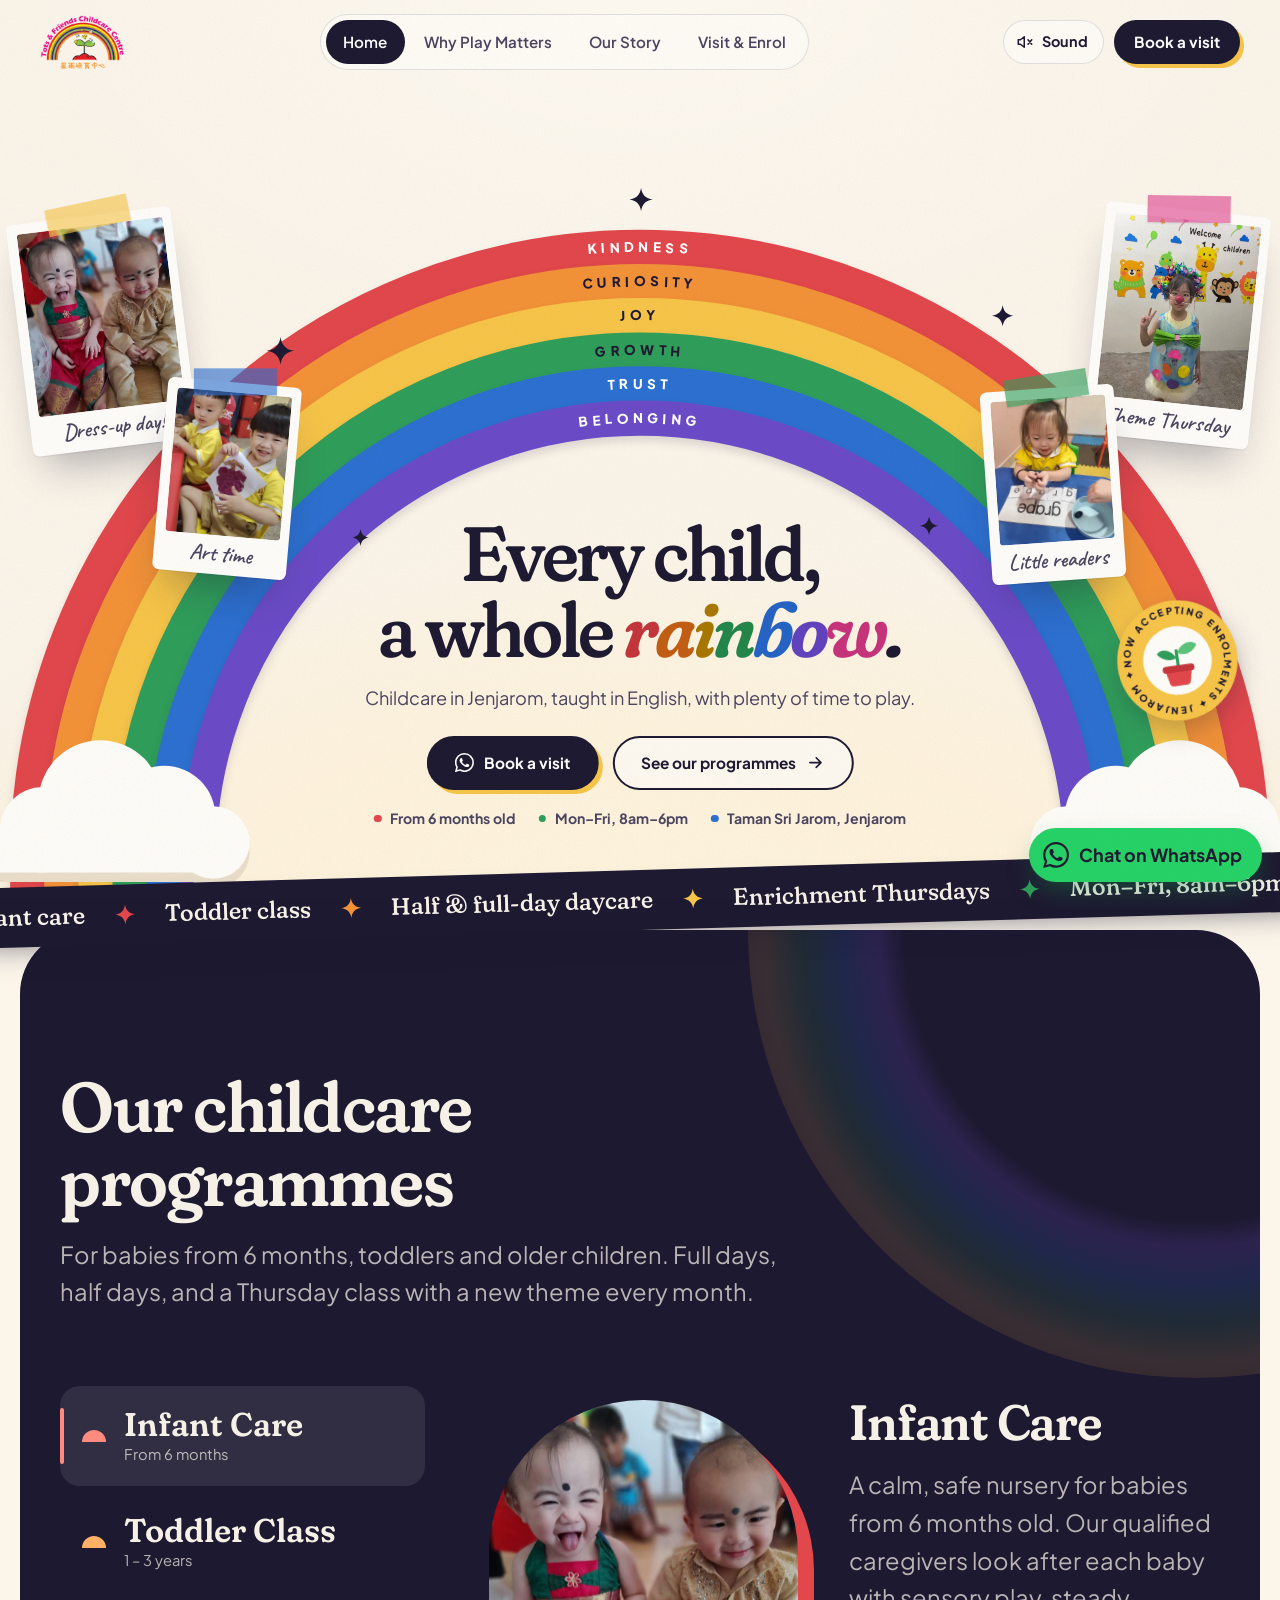
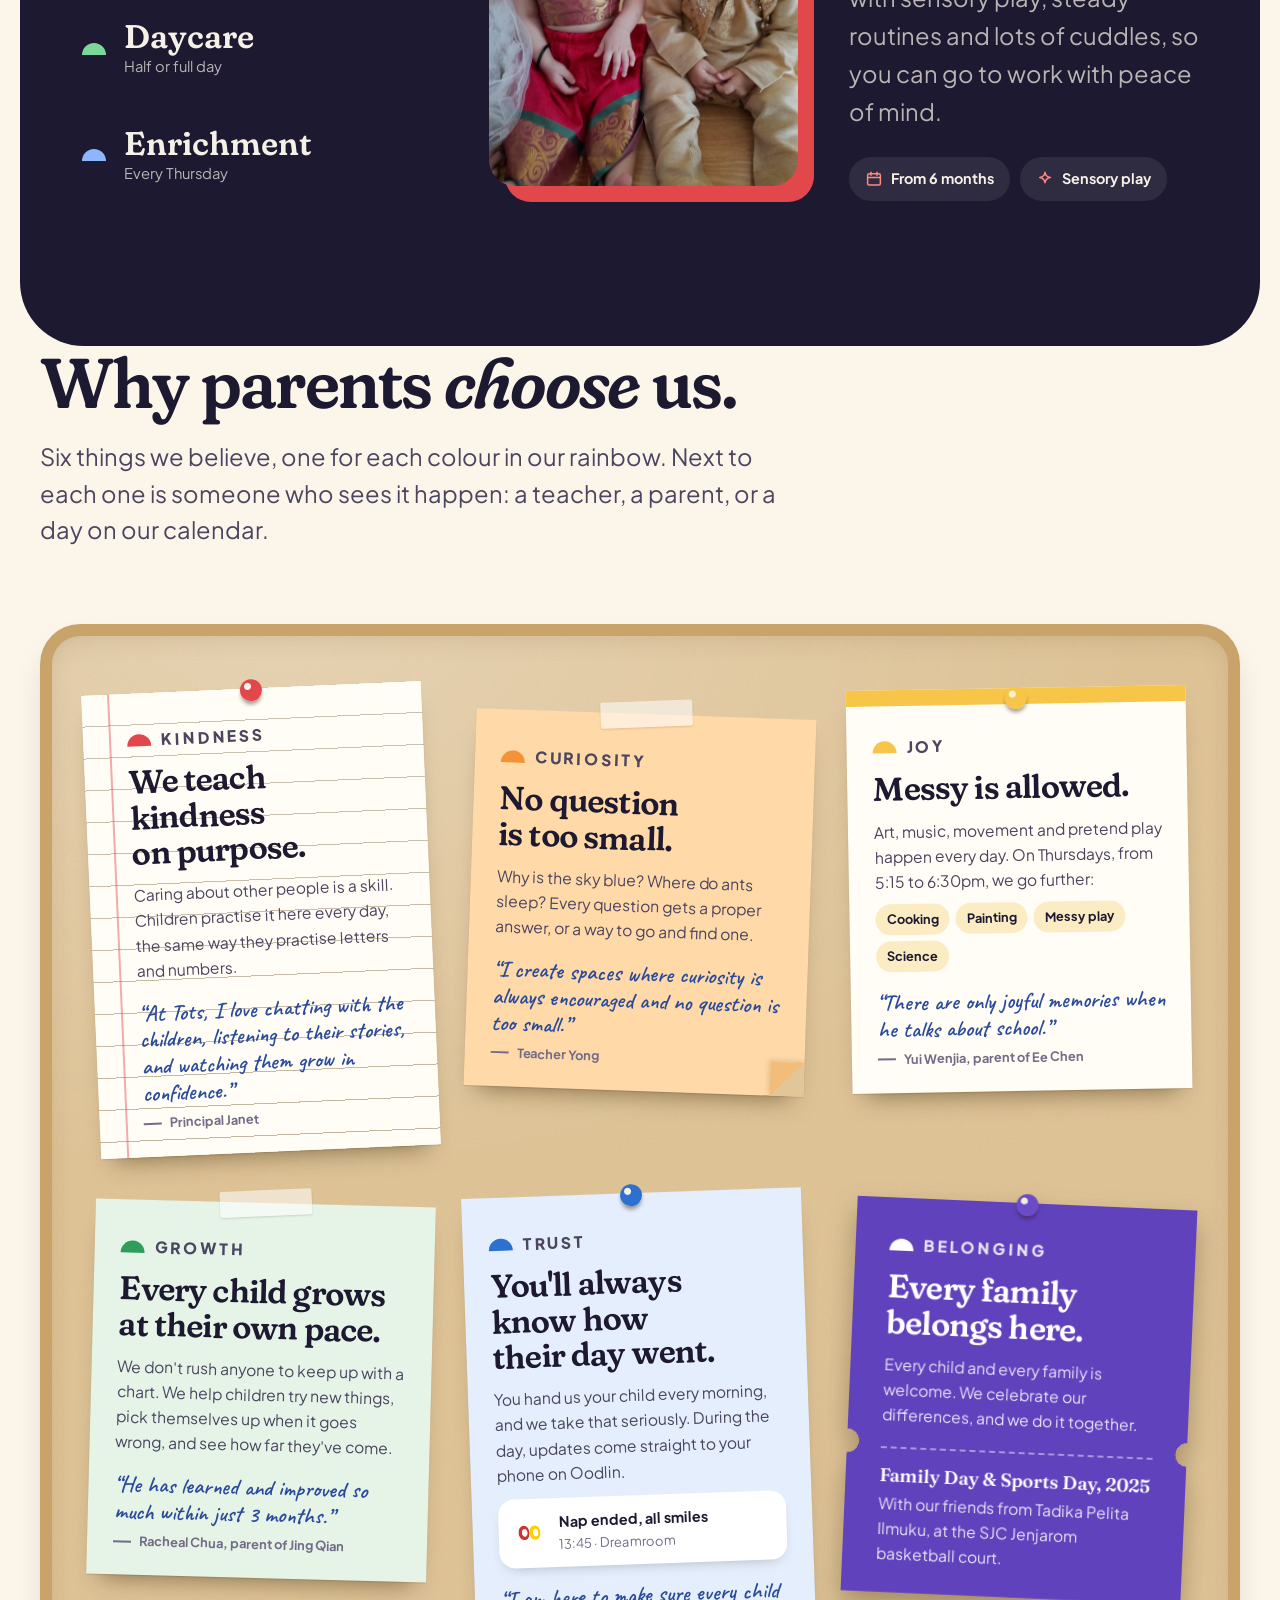
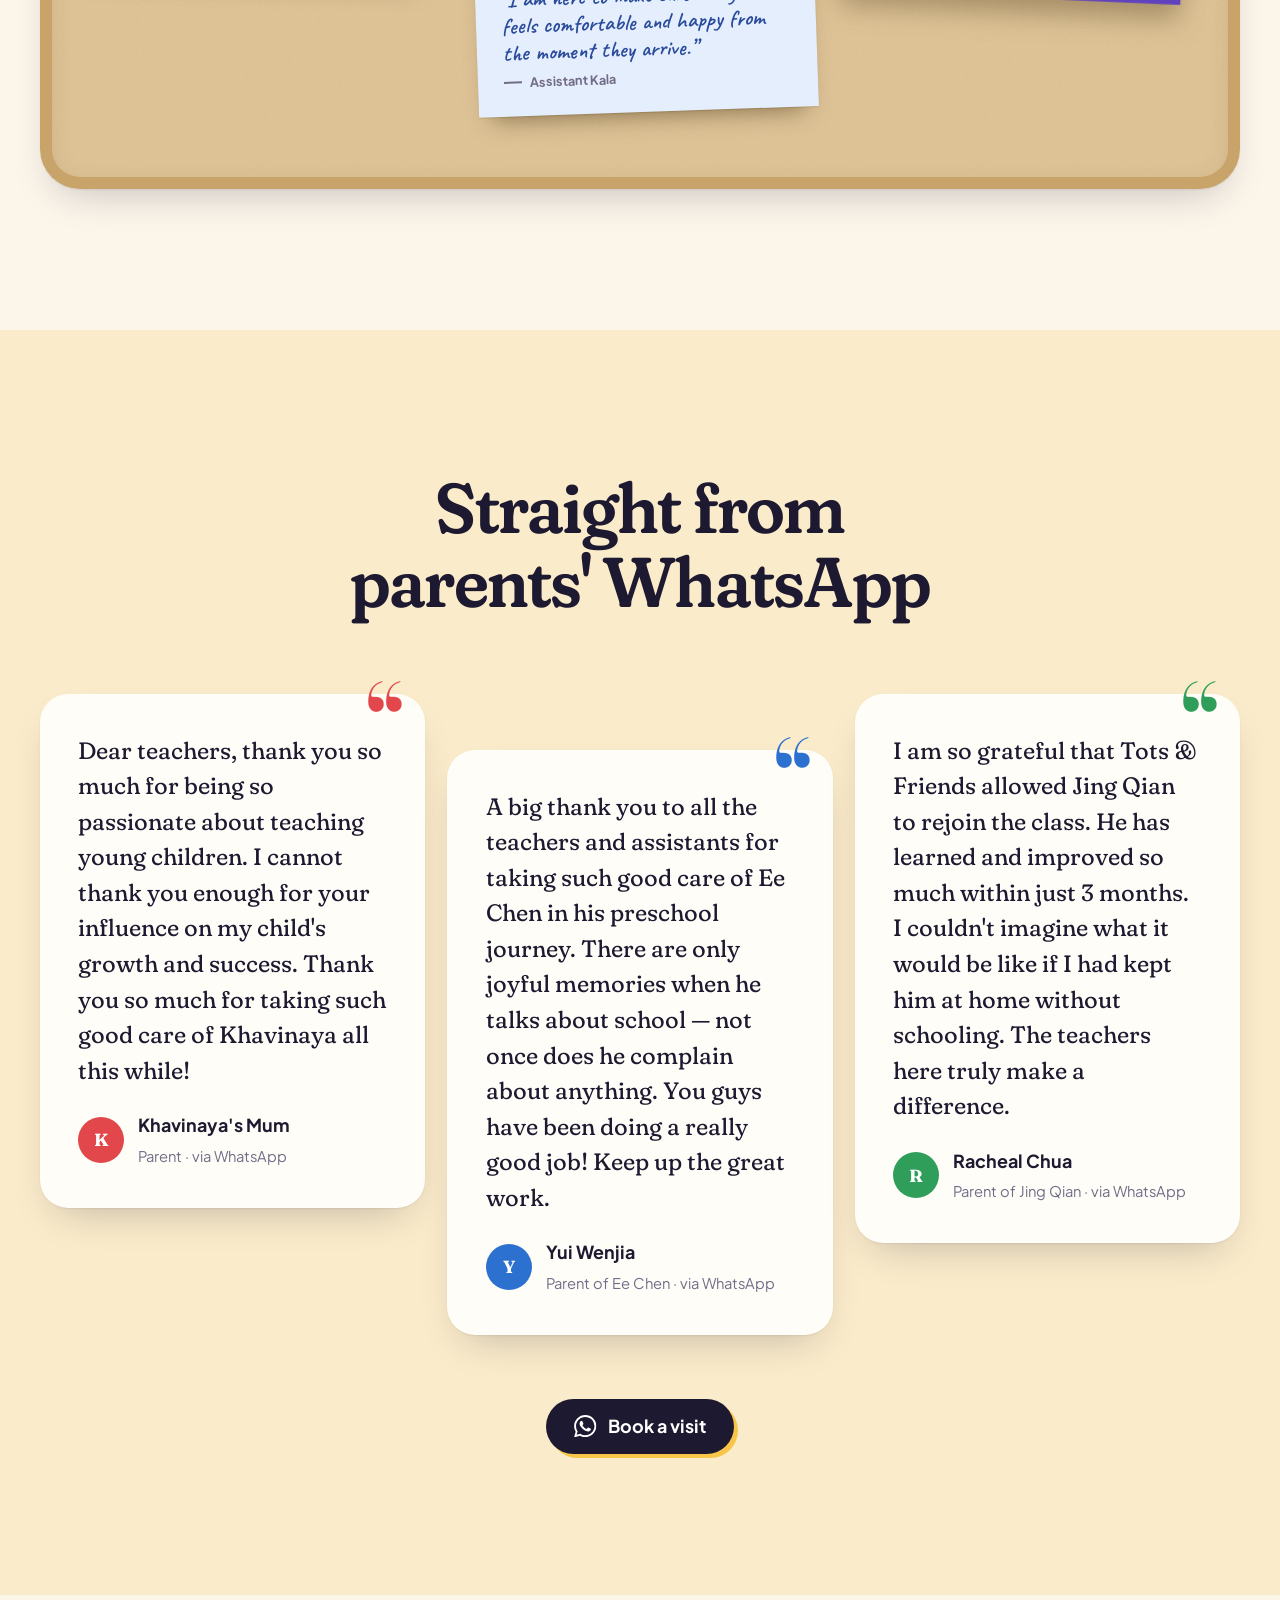
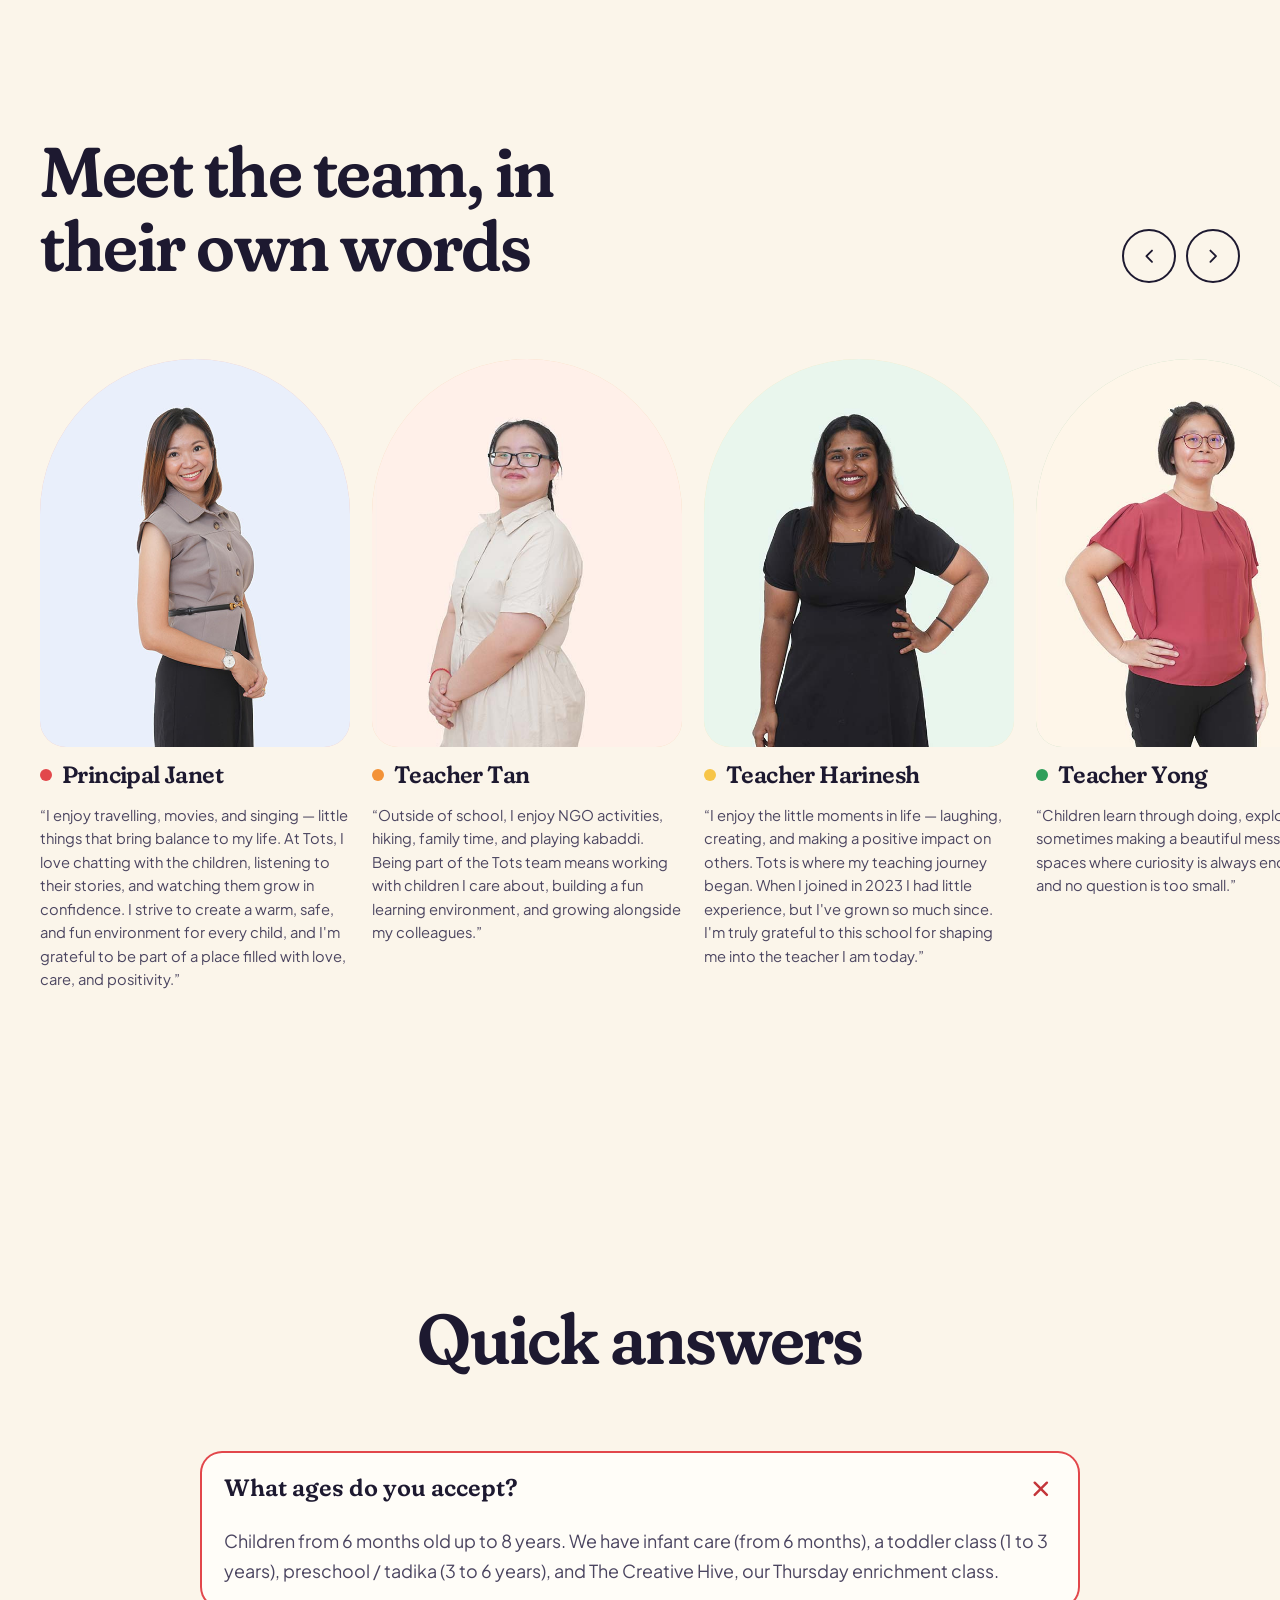
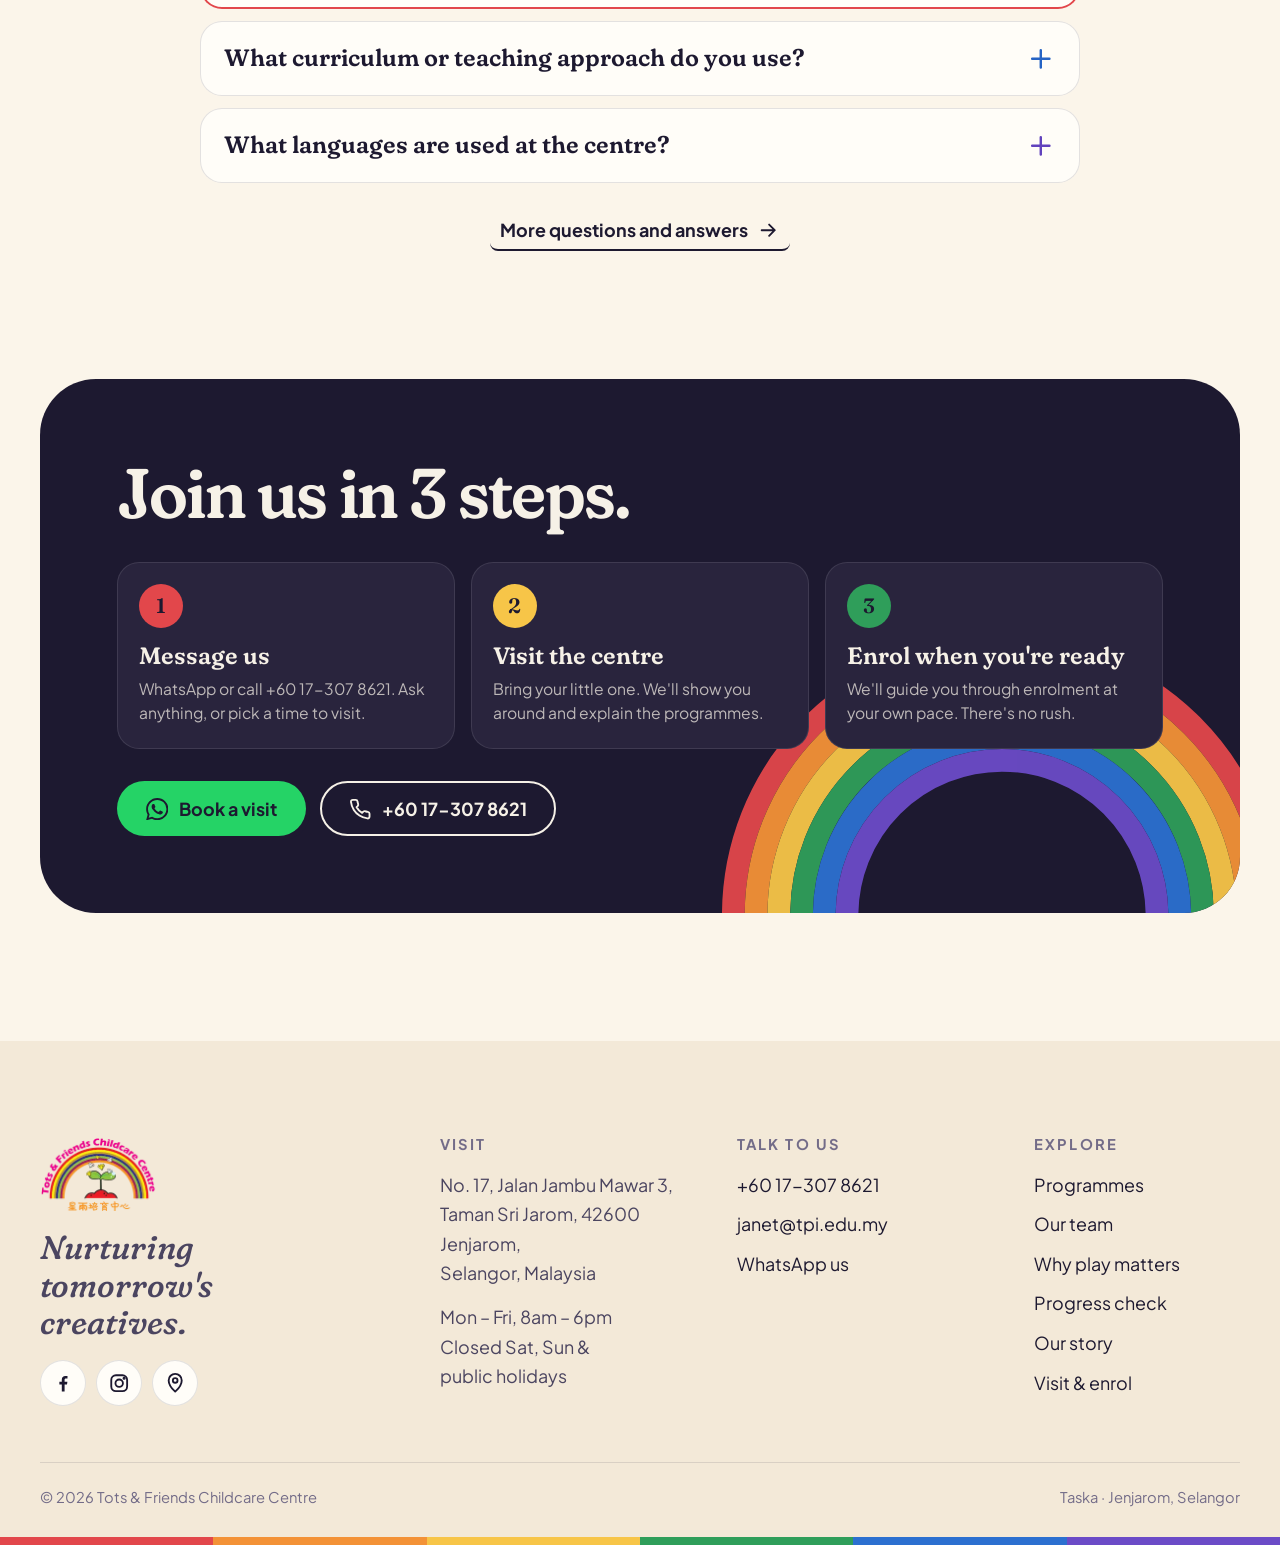
==== index.html @ a147b54c "Add parent progress check page (toddlers 2-3 years) New /progress page: explains the progress report" ====
<!doctype html>
<html lang="en">
<head>
<meta charset="utf-8">
<meta name="viewport" content="width=device-width, initial-scale=1">
<title>Childcare &amp; Taska in Jenjarom | Tots &amp; Friends</title>
<meta name="description" content="Tots &amp; Friends is a childcare centre in Jenjarom, Selangor, offering infant care from 6 months, toddler classes, half-day or full-day daycare, and enrichment.">
<meta name="theme-color" content="#fbf5ea">
<link rel="canonical" href="https://tnf.tpi.edu.my/">
<meta property="og:type" content="website">
<meta property="og:site_name" content="Tots &amp; Friends Childcare Centre">
<meta property="og:url" content="https://tnf.tpi.edu.my/">
<meta property="og:title" content="Childcare &amp; Taska in Jenjarom | Tots &amp; Friends">
<meta property="og:description" content="Tots &amp; Friends is a childcare centre in Jenjarom, Selangor, offering infant care from 6 months, toddler classes, half-day or full-day daycare, and enrichment.">
<meta property="og:image" content="https://tnf.tpi.edu.my/images/logo.webp">
<meta property="og:image:width" content="240">
<meta property="og:image:height" content="150">
<meta property="og:image:alt" content="Tots &amp; Friends Childcare Centre logo">
<meta name="twitter:card" content="summary">
<link rel="icon" href="images/logo.webp">
<link rel="preconnect" href="https://fonts.googleapis.com">
<link rel="preconnect" href="https://fonts.gstatic.com" crossorigin>
<link rel="stylesheet" href="https://fonts.googleapis.com/css2?family=Caveat:wght@600&family=Fraunces:ital,opsz,wght,SOFT,WONK@0,9..144,300..800,0..100,0..1;1,9..144,300..800,0..100,0..1&family=Plus+Jakarta+Sans:wght@400;500;600;700;800&display=swap">
<link rel="stylesheet" href="styles.css">
<script>document.documentElement.classList.add('js')</script>
<script src="main.js" defer></script>
<script type="application/ld+json">
{
  "@context": "https://schema.org",
  "@graph": [
    {
      "@type": "WebSite",
      "@id": "https://tnf.tpi.edu.my/#website",
      "url": "https://tnf.tpi.edu.my/",
      "name": "Tots & Friends Childcare Centre",
      "publisher": {
        "@id": "https://tnf.tpi.edu.my/#childcare"
      }
    },
    {
      "@type": "ChildCare",
      "name": "Tots & Friends Childcare Centre",
      "url": "https://tnf.tpi.edu.my/",
      "logo": "https://tnf.tpi.edu.my/images/logo.webp",
      "telephone": "+60173078621",
      "email": "janet@tpi.edu.my",
      "address": {
        "@type": "PostalAddress",
        "streetAddress": "No. 17, Jalan Jambu Mawar 3, Taman Sri Jarom",
        "addressLocality": "Jenjarom",
        "postalCode": "42600",
        "addressRegion": "Selangor",
        "addressCountry": "MY"
      },
      "openingHours": "Mo-Fr 08:00-18:00",
      "foundingDate": "2018",
      "sameAs": [
        "https://www.facebook.com/TOTSnFRIENDS",
        "https://www.instagram.com/totsnfriends/"
      ],
      "@id": "https://tnf.tpi.edu.my/#childcare",
      "image": "https://tnf.tpi.edu.my/images/logo.webp",
      "description": "Tots & Friends is a childcare centre in Jenjarom, Selangor, offering infant care from 6 months, toddler classes, half-day or full-day daycare, and enrichment."
    }
  ]
}
</script>
</head>
<body>
<svg width="0" height="0" style="position:absolute" aria-hidden="true">
  <symbol id="i-wa" viewBox="0 0 24 24"><path fill="currentColor" stroke="none" d="M17.47 14.38c-.3-.15-1.76-.87-2.03-.97-.27-.1-.47-.15-.67.15-.2.3-.77.97-.94 1.16-.17.2-.35.22-.64.08-.3-.15-1.26-.46-2.39-1.48-.88-.79-1.48-1.76-1.65-2.06-.17-.3-.02-.46.13-.6.13-.14.3-.35.45-.52.15-.17.2-.3.3-.5.1-.2.05-.37-.03-.52-.07-.15-.67-1.61-.92-2.2-.24-.58-.49-.5-.67-.51h-.57c-.2 0-.52.07-.79.37-.27.3-1.04 1.02-1.04 2.48 0 1.46 1.07 2.88 1.21 3.07.15.2 2.1 3.2 5.08 4.49.71.31 1.26.49 1.7.63.71.22 1.36.19 1.87.12.57-.09 1.76-.72 2-1.41.25-.7.25-1.29.17-1.41-.07-.13-.27-.2-.57-.35zM12.05 21.8h-.01a9.87 9.87 0 0 1-5.03-1.38l-.36-.21-3.74.98 1-3.65-.24-.37a9.86 9.86 0 0 1-1.51-5.26c0-5.45 4.44-9.88 9.89-9.88 2.64 0 5.12 1.03 6.99 2.9a9.83 9.83 0 0 1 2.89 6.99c0 5.45-4.43 9.88-9.88 9.88zm8.41-18.3A11.82 11.82 0 0 0 12.05 0C5.5 0 .16 5.34.16 11.89c0 2.1.55 4.14 1.59 5.95L.06 24l6.3-1.65a11.88 11.88 0 0 0 5.68 1.45h.01c6.55 0 11.89-5.34 11.89-11.89a11.82 11.82 0 0 0-3.48-8.41z"/></symbol>
  <symbol id="i-arrow" viewBox="0 0 24 24"><path d="M5 12h14M13 6l6 6-6 6"/></symbol>
  <symbol id="i-phone" viewBox="0 0 24 24"><path d="M22 16.9v3a2 2 0 0 1-2.2 2 19.8 19.8 0 0 1-8.6-3.1 19.5 19.5 0 0 1-6-6A19.8 19.8 0 0 1 2.1 4.2 2 2 0 0 1 4.1 2h3a2 2 0 0 1 2 1.7c.1 1 .4 1.9.7 2.8a2 2 0 0 1-.5 2.1L8.1 9.9a16 16 0 0 0 6 6l1.3-1.3a2 2 0 0 1 2.1-.4c.9.3 1.8.6 2.8.7a2 2 0 0 1 1.7 2z"/></symbol>
  <symbol id="i-mail" viewBox="0 0 24 24"><rect x="3" y="5" width="18" height="14" rx="2"/><path d="m3 7 9 6 9-6"/></symbol>
  <symbol id="i-pin" viewBox="0 0 24 24"><path d="M12 21s-7-6.2-7-12a7 7 0 0 1 14 0c0 5.8-7 12-7 12z"/><circle cx="12" cy="9" r="2.5"/></symbol>
  <symbol id="i-clock" viewBox="0 0 24 24"><circle cx="12" cy="12" r="9"/><path d="M12 7v5l3 2"/></symbol>
  <symbol id="i-menu" viewBox="0 0 24 24"><path d="M4 7h16M4 12h16M4 17h10"/></symbol>
  <symbol id="i-close" viewBox="0 0 24 24"><path d="M6 6l12 12M18 6 6 18"/></symbol>
  <symbol id="i-cal" viewBox="0 0 24 24"><rect x="3.5" y="5" width="17" height="15" rx="2"/><path d="M3.5 10h17M8 3v4M16 3v4"/></symbol>
  <symbol id="i-spark" viewBox="0 0 24 24"><path d="M12 3c.6 4.6 2.4 6.4 7 7-4.6.6-6.4 2.4-7 7-.6-4.6-2.4-6.4-7-7 4.6-.6 6.4-2.4 7-7z"/></symbol>
  <symbol id="i-star" viewBox="0 0 24 24"><path fill="currentColor" stroke="none" d="M12 0c1 7.2 4.8 11 12 12-7.2 1-11 4.8-12 12-1-7.2-4.8-11-12-12 7.2-1 11-4.8 12-12z"/></symbol>
  <symbol id="i-check" viewBox="0 0 24 24"><path d="m5 12 5 5 9-10"/></symbol>
  <symbol id="i-plus" viewBox="0 0 24 24"><path d="M12 5v14M5 12h14"/></symbol>
  <symbol id="i-sound-on" viewBox="0 0 24 24"><path d="M11 5 6 9H3v6h3l5 4z"/><path d="M15.5 8.5a5 5 0 0 1 0 7M18.5 5.5a9 9 0 0 1 0 13"/></symbol>
  <symbol id="i-sound-off" viewBox="0 0 24 24"><path d="M11 5 6 9H3v6h3l5 4z"/><path d="m16 9 5 6M21 9l-5 6"/></symbol>
  <symbol id="i-chev-l" viewBox="0 0 24 24"><path d="m15 6-6 6 6 6"/></symbol>
  <symbol id="i-chev-r" viewBox="0 0 24 24"><path d="m9 6 6 6-6 6"/></symbol>
  <symbol id="i-fb" viewBox="0 0 24 24"><path fill="currentColor" stroke="none" d="M13.5 21v-7.5h2.6l.4-3h-3V8.6c0-.9.3-1.5 1.5-1.5h1.6V4.4c-.3 0-1.2-.1-2.3-.1-2.3 0-3.8 1.4-3.8 3.9v2.3H7.9v3h2.6V21z"/></symbol>
  <symbol id="i-ig" viewBox="0 0 24 24"><rect x="3.5" y="3.5" width="17" height="17" rx="5"/><circle cx="12" cy="12" r="4"/><circle cx="17.3" cy="6.7" r=".7" fill="currentColor"/></symbol>
</svg>

<a class="skip" href="#main">Skip to content</a>

<header class="site-header">
  <div class="wrap nav">
    <a class="brand" href="/"><img src="images/logo.webp" alt="Tots &amp; Friends Childcare Centre — home" width="240" height="150"></a>
    <nav aria-label="Main">
      <ul class="nav-links">
        <li><a href="/" aria-current="page">Home</a></li>
        <li><a href="/philosophy">Why Play Matters</a></li>
        <li><a href="/timeline">Our Story</a></li>
        <li><a href="/contact">Visit &amp; Enrol</a></li>
      </ul>
    </nav>
    <div class="nav-end">
      <button class="sound-btn" type="button" data-sound aria-pressed="false" aria-label="Sound effects"><svg class="i on"><use href="#i-sound-on"/></svg><svg class="i off"><use href="#i-sound-off"/></svg><span aria-hidden="true">Sound</span></button>
      <a class="btn btn-primary btn-sm nav-cta" href="/contact">Book a visit</a>
      <button class="menu-btn" popovertarget="menu" aria-label="Open menu"><svg class="i bars" viewBox="0 0 24 24" aria-hidden="true"><path class="b1" d="M4 7h16"/><path class="b2" d="M4 12h16"/><path class="b3" d="M4 17h16" pathLength="1"/></svg></button>
    </div>
  </div>
</header>

<div id="menu" popover role="dialog" aria-modal="true" aria-label="Mobile menu">
  <div class="menu-wipe" aria-hidden="true"><i></i></div>
  <div class="menu-top">
    <img src="images/logo.webp" alt="" width="240" height="150">
    <button class="menu-btn menu-close" type="button" autofocus popovertarget="menu" popovertargetaction="hide" aria-label="Close menu"><svg class="i bars" viewBox="0 0 24 24" aria-hidden="true"><path class="b1" d="M4 7h16"/><path class="b2" d="M4 12h16"/><path class="b3" d="M4 17h16" pathLength="1"/></svg></button>
  </div>
  <nav aria-label="Mobile">
    <ol class="menu-links">
      <li><a href="/" style="--c:var(--red-d)" aria-current="page"><span class="mark" aria-hidden="true"></span><span class="menu-label"><span>Home</span></span></a></li>
      <li><a href="/philosophy" style="--c:var(--orange-d)"><span class="mark" aria-hidden="true"></span><span class="menu-label"><span>Why Play Matters</span></span></a></li>
      <li><a href="/timeline" style="--c:var(--green-d)"><span class="mark" aria-hidden="true"></span><span class="menu-label"><span>Our Story</span></span></a></li>
      <li><a href="/contact" style="--c:var(--blue-d)"><span class="mark" aria-hidden="true"></span><span class="menu-label"><span>Visit &amp; Enrol</span></span></a></li>
    </ol>
  </nav>
  <div class="menu-foot">
    <a class="btn btn-wa" href="https://wa.me/60173078621?text=Hi!%20I%27d%20like%20to%20enquire%20about%20enrolment%20at%20Tots%20%26%20Friends%20Childcare%20Centre."><svg class="i"><use href="#i-wa"/></svg>Chat on WhatsApp</a>
    <p>+60 17-307 8621 · Mon–Fri, 8am–6pm</p>
  </div>
</div>

<main id="main" class="home-main">

  <!-- ============ HERO ============ -->
  <section class="hero" aria-labelledby="hero-title">
    <div class="stage">
      <div class="art">
      <svg class="rainbow" viewBox="0 0 1200 640" aria-hidden="true" focusable="false">
        <defs>
          <radialGradient id="glow" cx="50%" cy="100%" r="100%">
            <stop offset="0" stop-color="#fff6e2"/>
            <stop offset="1" stop-color="#fff6e2" stop-opacity="0"/>
          </radialGradient>
          <g id="cloud">
            <g fill="#eadfca" transform="translate(0 9)">
              <circle cx="40" cy="612" r="40"/><circle cx="94" cy="586" r="58"/><circle cx="154" cy="600" r="48"/><circle cx="200" cy="624" r="34"/><rect x="-20" y="608" width="250" height="44" rx="22"/>
            </g>
            <g fill="#fffdf8">
              <circle cx="40" cy="612" r="40"/><circle cx="94" cy="586" r="58"/><circle cx="154" cy="600" r="48"/><circle cx="200" cy="624" r="34"/><rect x="-20" y="608" width="250" height="44" rx="22"/>
            </g>
          </g>
        </defs>

        <path d="M 202 760 L 202 640 A 398 398 0 0 1 998 640 L 998 760 Z" fill="url(#glow)"/>

        <!-- six bands = six core values (outer to inner) -->
        <g class="band" style="--i:0;--d:3">
          <path id="b1" pathLength="1" stroke="var(--red)" d="M 26 760 L 26 640 A 574 574 0 0 1 1174 640 L 1174 760"/>
          <text dy="0.36em" fill="#fff"><textPath href="#b1" startOffset="50%" text-anchor="middle">KINDNESS</textPath></text>
        </g>
        <g class="band" style="--i:1;--d:5">
          <path id="b2" pathLength="1" stroke="var(--orange)" d="M 58 760 L 58 640 A 542 542 0 0 1 1142 640 L 1142 760"/>
          <text dy="0.36em" fill="#1d1930"><textPath href="#b2" startOffset="50%" text-anchor="middle">CURIOSITY</textPath></text>
        </g>
        <g class="band" style="--i:2;--d:7">
          <path id="b3" pathLength="1" stroke="var(--yellow)" d="M 90 760 L 90 640 A 510 510 0 0 1 1110 640 L 1110 760"/>
          <text dy="0.36em" fill="#1d1930"><textPath href="#b3" startOffset="50%" text-anchor="middle">JOY</textPath></text>
        </g>
        <g class="band" style="--i:3;--d:9">
          <path id="b4" pathLength="1" stroke="var(--green)" d="M 122 760 L 122 640 A 478 478 0 0 1 1078 640 L 1078 760"/>
          <text dy="0.36em" fill="#1d1930"><textPath href="#b4" startOffset="50%" text-anchor="middle">GROWTH</textPath></text>
        </g>
        <g class="band" style="--i:4;--d:11">
          <path id="b5" pathLength="1" stroke="var(--blue)" d="M 154 760 L 154 640 A 446 446 0 0 1 1046 640 L 1046 760"/>
          <text dy="0.36em" fill="#fff"><textPath href="#b5" startOffset="50%" text-anchor="middle">TRUST</textPath></text>
        </g>
        <g class="band" style="--i:5;--d:13">
          <path id="b6" pathLength="1" stroke="var(--purple)" d="M 186 760 L 186 640 A 414 414 0 0 1 1014 640 L 1014 760"/>
          <text dy="0.36em" fill="#fff"><textPath href="#b6" startOffset="50%" text-anchor="middle">BELONGING</textPath></text>
        </g>

        <g class="cloud" style="--d:-14"><g class="cloud-bob"><use href="#cloud"/></g></g>
        <g class="cloud" style="--d:-18"><g class="cloud-bob" style="animation-delay:1s,2.6s"><use href="#cloud" transform="matrix(-1 0 0 1 1200 0)"/></g></g>

        <g fill="var(--yellow)">
          <use class="spark" href="#i-star" x="250" y="150" width="26" height="26" style="--t:0s"/>
          <use class="spark" href="#i-star" x="930" y="120" width="20" height="20" style="--t:1.1s"/>
          <use class="spark" href="#i-star" x="590" y="10" width="22" height="22" style="--t:.5s"/>
        </g>
        <g fill="var(--pink)">
          <use class="spark" href="#i-star" x="330" y="330" width="16" height="16" style="--t:1.7s"/>
          <use class="spark" href="#i-star" x="862" y="318" width="18" height="18" style="--t:.8s"/>
        </g>
      </svg>

      <figure class="polaroid p1"><img src="images/hero-infant-care.webp" alt="Two little ones in traditional outfits pulling silly faces" width="480" height="640" fetchpriority="high"><figcaption>Dress-up day!</figcaption></figure>
      <figure class="polaroid p2"><img src="images/hero-daycare.webp" alt="A child proudly holding up a purple painting" width="480" height="640"><figcaption>Art time</figcaption></figure>
      <figure class="polaroid p3"><img src="images/hero-enrichment.webp" alt="A child in a clown nose and rainbow wig at enrichment class" width="480" height="640"><figcaption>Theme Thursday</figcaption></figure>
      <figure class="polaroid p4"><img src="images/hero-little-readers.webp" alt="A toddler lining up wooden letter blocks" width="480" height="640"><figcaption>Little readers</figcaption></figure>

      <div class="sticker" aria-hidden="true">
        <svg viewBox="0 0 200 200">
          <defs><path id="ring" d="M100,100 m-76,0 a76,76 0 1,1 152,0 a76,76 0 1,1 -152,0"/></defs>
          <circle cx="100" cy="100" r="98" fill="var(--yellow)"/>
          <circle cx="100" cy="100" r="56" fill="#fffdf8"/>
          <g class="ring"><text font-family="Plus Jakarta Sans, sans-serif" font-weight="800" font-size="15.5" fill="#1d1930"><textPath href="#ring" textLength="470" lengthAdjust="spacing">NOW ACCEPTING ENROLMENTS ✦ JENJAROM ✦</textPath></text></g>
          <path d="M100 116 V84" stroke="var(--green)" stroke-width="5" stroke-linecap="round"/>
          <path class="leaf leaf-l" d="M99 96 C 90 78 74 78 68 86 C 76 98 90 100 99 96Z" fill="var(--green)"/>
          <path class="leaf leaf-r" d="M101 88 C 110 70 128 70 134 78 C 126 92 110 94 101 88Z" fill="#5cc47a"/>
          <path d="M78 114 h44 l-5 22 a6 6 0 0 1 -6 5 h-22 a6 6 0 0 1 -6 -5z" fill="var(--red)"/>
          <rect x="74" y="108" width="52" height="11" rx="5.5" fill="#c4363a"/>
        </svg>
      </div>

      </div>

      <div class="hero-copy">
        <h1 class="hero-title" id="hero-title">
          <span class="line">Every child,</span>
          <span class="line">a whole <em class="rw"><span class="sr">rainbow.</span><span aria-hidden="true"><span class="l" style="--n:0;--c:var(--red-d)">r</span><span class="l" style="--n:1;--c:var(--orange-d)">a</span><span class="l" style="--n:2;--c:var(--gold-d)">i</span><span class="l" style="--n:3;--c:var(--green-d)">n</span><span class="l" style="--n:4;--c:var(--blue-d)">b</span><span class="l" style="--n:5;--c:var(--purple-d)">o</span><span class="l" style="--n:6;--c:var(--pink-d)">w</span><span class="l" style="--n:7;--c:var(--ink)">.</span></span></em></span>
        </h1>
        <p class="hero-sub">Childcare in Jenjarom, taught in English, with plenty of time to play.</p>
        <div class="hero-ctas">
          <a class="btn btn-primary" href="https://wa.me/60173078621?text=Hi!%20I%27d%20like%20to%20book%20a%20visit%20to%20Tots%20%26%20Friends%20Childcare%20Centre."><svg class="i"><use href="#i-wa"/></svg>Book a visit</a>
          <a class="btn btn-ghost" href="#programmes">See our programmes <svg class="i"><use href="#i-arrow"/></svg></a>
        </div>
        <ul class="hero-facts" aria-label="Quick facts">
          <li style="--c:var(--red)">From 6 months old</li>
          <li style="--c:var(--green)">Mon–Fri, 8am–6pm</li>
          <li style="--c:var(--blue)">Taman Sri Jarom, Jenjarom</li>
        </ul>
      </div>
    </div>
  </section>

  <div class="ticker" aria-hidden="true">
    <div class="ticker-track">
      <ul>
        <li style="--c:var(--red)">Infant care<svg><use href="#i-star"/></svg></li>
        <li style="--c:var(--orange)">Toddler class<svg><use href="#i-star"/></svg></li>
        <li style="--c:var(--yellow)">Half &amp; full-day daycare<svg><use href="#i-star"/></svg></li>
        <li style="--c:var(--green)">Enrichment Thursdays<svg><use href="#i-star"/></svg></li>
        <li style="--c:var(--blue)">Mon–Fri, 8am–6pm<svg><use href="#i-star"/></svg></li>
        <li style="--c:var(--purple)">Now accepting enrolments<svg><use href="#i-star"/></svg></li>
      </ul>
      <ul>
        <li style="--c:var(--red)">Infant care<svg><use href="#i-star"/></svg></li>
        <li style="--c:var(--orange)">Toddler class<svg><use href="#i-star"/></svg></li>
        <li style="--c:var(--yellow)">Half &amp; full-day daycare<svg><use href="#i-star"/></svg></li>
        <li style="--c:var(--green)">Enrichment Thursdays<svg><use href="#i-star"/></svg></li>
        <li style="--c:var(--blue)">Mon–Fri, 8am–6pm<svg><use href="#i-star"/></svg></li>
        <li style="--c:var(--purple)">Now accepting enrolments<svg><use href="#i-star"/></svg></li>
      </ul>
    </div>
  </div>

  <!-- ============ PROGRAMMES ============ -->
  <section class="section island" id="programmes" aria-labelledby="prog-title">
    <div class="wrap">
      <div class="section-head" data-reveal>
        <h2 id="prog-title">Our childcare programmes</h2>
        <p class="lede">For babies from 6 months, toddlers and older children. Full days, half days, and a Thursday class with a new theme every month.</p>
      </div>
      <div class="prog" data-reveal>
        <div class="prog-tabs" role="tablist" aria-label="Programmes">
          <button class="prog-tab" role="tab" id="tab-infant" aria-controls="panel-infant" aria-selected="true" style="--c:#ff8a80"><span class="mark" aria-hidden="true"></span><span class="t">Infant Care</span><span class="s">From 6 months</span></button>
          <button class="prog-tab" role="tab" id="tab-toddler" aria-controls="panel-toddler" aria-selected="false" tabindex="-1" style="--c:#ffb067"><span class="mark" aria-hidden="true"></span><span class="t">Toddler Class</span><span class="s">1 – 3 years</span></button>
          <button class="prog-tab" role="tab" id="tab-daycare" aria-controls="panel-daycare" aria-selected="false" tabindex="-1" style="--c:#7cd79b"><span class="mark" aria-hidden="true"></span><span class="t">Daycare</span><span class="s">Half or full day</span></button>
          <button class="prog-tab" role="tab" id="tab-enrich" aria-controls="panel-enrich" aria-selected="false" tabindex="-1" style="--c:#8db6ff"><span class="mark" aria-hidden="true"></span><span class="t">Enrichment</span><span class="s">Every Thursday</span></button>
        </div>

        <div>
          <div class="prog-panel" role="tabpanel" id="panel-infant" aria-labelledby="tab-infant" style="--c:var(--red);--c-l:#ff8a80">
            <div class="arch-frame"><img src="images/program-infant-care.jpeg" alt="Infant care at our taska in Jenjarom" width="750" height="1000" loading="lazy"></div>
            <div>
              <h3>Infant Care</h3>
              <p class="desc">A calm, safe nursery for babies from 6 months old. Our qualified caregivers look after each baby with sensory play, steady routines and lots of cuddles, so you can go to work with peace of mind.</p>
              <ul class="chips"><li class="chip"><svg class="i"><use href="#i-cal"/></svg>From 6 months</li><li class="chip"><svg class="i"><use href="#i-spark"/></svg>Sensory play</li></ul>
            </div>
          </div>
          <div class="prog-panel" role="tabpanel" id="panel-toddler" aria-labelledby="tab-toddler" style="--c:var(--orange);--c-l:#ffb067" hidden>
            <div class="arch-frame"><img src="images/program-toddler-class.jpeg" alt="Toddler class activity at our taska in Jenjarom" width="960" height="1280" loading="lazy"></div>
            <div>
              <h3>Toddler Class</h3>
              <p class="desc">Toddlers want to do it themselves, so we let them. Hands-on activities build their words, their fine motor skills and their first friendships, at a pace that suits little ones.</p>
              <ul class="chips"><li class="chip"><svg class="i"><use href="#i-cal"/></svg>1 – 3 years</li><li class="chip"><svg class="i"><use href="#i-spark"/></svg>Play-based learning</li></ul>
            </div>
          </div>
          <div class="prog-panel" role="tabpanel" id="panel-daycare" aria-labelledby="tab-daycare" style="--c:var(--green);--c-l:#7cd79b" hidden>
            <div class="arch-frame"><img src="images/program-daycare.jpeg" alt="Daycare art activity at our taska in Jenjarom" width="960" height="1280" loading="lazy"></div>
            <div>
              <h3>Daycare</h3>
              <p class="desc">Pick a half day, 8:00am to 2:30pm, or a full day, 8:00am to 6:00pm. Either way, the day has a steady rhythm of learning, play, meals and rest.</p>
              <ul class="chips"><li class="chip"><svg class="i"><use href="#i-clock"/></svg>8:00am – 2:30pm</li><li class="chip"><svg class="i"><use href="#i-clock"/></svg>8:00am – 6:00pm</li></ul>
            </div>
          </div>
          <div class="prog-panel" role="tabpanel" id="panel-enrich" aria-labelledby="tab-enrich" style="--c:var(--blue);--c-l:#8db6ff" hidden>
            <div class="arch-frame"><img src="images/program-enrichment.webp" alt="Enrichment class theme day at our taska in Jenjarom" width="960" height="1280" loading="lazy"></div>
            <div>
              <h3>Enrichment Classes</h3>
              <p class="desc">Each month has a new theme. Children cook, paint, get messy and try simple science experiments. It's all in English, so new words come along without anyone noticing.</p>
              <ul class="chips"><li class="chip"><svg class="i"><use href="#i-cal"/></svg>Thursdays, 5:15–6:30pm</li><li class="chip"><svg class="i"><use href="#i-spark"/></svg>New theme each month</li></ul>
            </div>
          </div>
        </div>
      </div>
    </div>
  </section>

  <!-- ============ BELIEFS: classroom pin-board ============ -->
  <section class="section beliefs" id="values" aria-labelledby="values-title">
    <div class="wrap">
      <div class="section-head" data-reveal>
        <h2 id="values-title">Why parents <em class="accent">choose</em> us.</h2>
        <p class="lede">Six things we believe, one for each colour in our rainbow. Next to each one is someone who sees it happen: a teacher, a parent, or a day on our calendar.</p>
      </div>
      <ul class="wall">
        <li class="note note--lined" style="--c:var(--red);--c-d:var(--red-d);--r:-2.5deg" data-reveal>
          <p class="note-band"><span class="mark" aria-hidden="true"></span>Kindness</p>
          <h3>We teach kindness on purpose.</h3>
          <p>Caring about other people is a skill. Children practise it here every day, the same way they practise letters and numbers.</p>
          <figure class="proof"><blockquote>“At Tots, I love chatting with the children, listening to their stories, and watching them grow in confidence.”</blockquote><figcaption>Principal Janet</figcaption></figure>
        </li>
        <li class="note note--sticky" style="--c:var(--orange);--c-d:var(--orange-d);--r:2deg;--rd:.08s" data-reveal>
          <p class="note-band"><span class="mark" aria-hidden="true"></span>Curiosity</p>
          <h3>No question is too small.</h3>
          <p>Why is the sky blue? Where do ants sleep? Every question gets a proper answer, or a way to go and find one.</p>
          <figure class="proof"><blockquote>“I create spaces where curiosity is always encouraged and no question is too small.”</blockquote><figcaption>Teacher Yong</figcaption></figure>
        </li>
        <li class="note note--card" style="--c:var(--yellow);--c-d:var(--gold-d);--r:-1deg;--rd:.16s" data-reveal>
          <p class="note-band"><span class="mark" aria-hidden="true"></span>Joy</p>
          <h3>Messy is allowed.</h3>
          <p>Art, music, movement and pretend play happen every day. On Thursdays, from 5:15 to 6:30pm, we go further:</p>
          <ul class="tags"><li>Cooking</li><li>Painting</li><li>Messy play</li><li>Science</li></ul>
          <figure class="proof"><blockquote>“There are only joyful memories when he talks about school.”</blockquote><figcaption>Yui Wenjia, parent of Ee Chen</figcaption></figure>
        </li>
        <li class="note note--fold" style="--c:var(--green);--c-d:var(--green-d);--r:1.5deg" data-reveal>
          <p class="note-band"><span class="mark" aria-hidden="true"></span>Growth</p>
          <h3>Every child grows at their own pace.</h3>
          <p>We don't rush anyone to keep up with a chart. We help children try new things, pick themselves up when it goes wrong, and see how far they've come.</p>
          <figure class="proof"><blockquote>“He has learned and improved so much within just 3 months.”</blockquote><figcaption>Racheal Chua, parent of Jing Qian</figcaption></figure>
        </li>
        <li class="note note--sky" style="--c:var(--blue);--c-d:var(--blue-d);--r:-2deg;--rd:.08s" data-reveal>
          <p class="note-band"><span class="mark" aria-hidden="true"></span>Trust</p>
          <h3>You'll always know how their day went.</h3>
          <p>You hand us your child every morning, and we take that seriously. During the day, updates come straight to your phone on Oodlin.</p>
          <div class="ping" aria-hidden="true"><img src="images/oodlin-logo.jpg" alt="" width="512" height="512" loading="lazy"><span><strong>Nap ended, all smiles</strong>13:45 · Dreamroom</span></div>
          <figure class="proof"><blockquote>“I am here to make sure every child feels comfortable and happy from the moment they arrive.”</blockquote><figcaption>Assistant Kala</figcaption></figure>
        </li>
        <li class="note note--ticket" style="--c:var(--purple);--c-d:var(--purple-d);--r:2.5deg;--rd:.16s" data-reveal>
          <div class="ticket">
            <p class="note-band"><span class="mark" aria-hidden="true"></span>Belonging</p>
            <h3>Every family belongs here.</h3>
            <p>Every child and every family is welcome. We celebrate our differences, and we do it together.</p>
            <p class="stub"><strong>Family Day &amp; Sports Day, 2025</strong>With our friends from Tadika Pelita Ilmuku, at the SJC Jenjarom basketball court.</p>
          </div>
        </li>
      </ul>
    </div>
  </section>

  <!-- ============ TESTIMONIALS ============ -->
  <section class="section voices" id="testimonials" aria-labelledby="voices-title">
    <div class="wrap">
      <div class="section-head center" data-reveal>
        <h2 id="voices-title">Straight from parents' WhatsApp</h2>
      </div>
      <div class="quote-grid">
        <figure class="quote" style="--c:var(--red)" data-reveal>
          <blockquote>Dear teachers, thank you so much for being so passionate about teaching young children. I cannot thank you enough for your influence on my child's growth and success. Thank you so much for taking such good care of Khavinaya all this while!</blockquote>
          <figcaption><span class="avatar">K</span><span><strong>Khavinaya's Mum</strong><span>Parent · via WhatsApp</span></span></figcaption>
        </figure>
        <figure class="quote" style="--c:var(--blue);--rd:.1s" data-reveal>
          <blockquote>A big thank you to all the teachers and assistants for taking such good care of Ee Chen in his preschool journey. There are only joyful memories when he talks about school — not once does he complain about anything. You guys have been doing a really good job! Keep up the great work.</blockquote>
          <figcaption><span class="avatar">Y</span><span><strong>Yui Wenjia</strong><span>Parent of Ee Chen · via WhatsApp</span></span></figcaption>
        </figure>
        <figure class="quote" style="--c:var(--green);--rd:.2s" data-reveal>
          <blockquote>I am so grateful that Tots &amp; Friends allowed Jing Qian to rejoin the class. He has learned and improved so much within just 3 months. I couldn't imagine what it would be like if I had kept him at home without schooling. The teachers here truly make a difference.</blockquote>
          <figcaption><span class="avatar">R</span><span><strong>Racheal Chua</strong><span>Parent of Jing Qian · via WhatsApp</span></span></figcaption>
        </figure>
      </div>
      <div class="voices-cta" data-reveal>
        <a class="btn btn-primary" href="https://wa.me/60173078621?text=Hi!%20I%27d%20like%20to%20book%20a%20visit%20to%20Tots%20%26%20Friends%20Childcare%20Centre."><svg class="i"><use href="#i-wa"/></svg>Book a visit</a>
      </div>
    </div>
  </section>

  <!-- ============ TEAM ============ -->
  <section class="section" id="team" aria-labelledby="team-title">
    <div class="wrap section-head-row">
      <div class="section-head" data-reveal>
        <h2 id="team-title">Meet the team, in their own words</h2>
      </div>
      <div class="carousel-btns">
        <button class="round-btn" data-scroll="-1" aria-controls="team-track" aria-label="Previous team members"><svg class="i"><use href="#i-chev-l"/></svg></button>
        <button class="round-btn" data-scroll="1" aria-controls="team-track" aria-label="Next team members"><svg class="i"><use href="#i-chev-r"/></svg></button>
      </div>
    </div>
    <ul class="team-track" id="team-track" tabindex="0" aria-label="Team members (scroll sideways)">
      <li class="member" style="--c:var(--red)"><div class="member-photo arch"><img src="images/team-principal-janet.jpg" alt="Principal Janet" width="600" height="900" loading="lazy"></div><h3>Principal Janet</h3><p>“I enjoy travelling, movies, and singing — little things that bring balance to my life. At Tots, I love chatting with the children, listening to their stories, and watching them grow in confidence. I strive to create a warm, safe, and fun environment for every child, and I'm grateful to be part of a place filled with love, care, and positivity.”</p></li>
      <li class="member" style="--c:var(--orange)"><div class="member-photo arch"><img src="images/team-teacher-tan.jpg" alt="Teacher Tan" width="600" height="900" loading="lazy"></div><h3>Teacher Tan</h3><p>“Outside of school, I enjoy NGO activities, hiking, family time, and playing kabaddi. Being part of the Tots team means working with children I care about, building a fun learning environment, and growing alongside my colleagues.”</p></li>
      <li class="member" style="--c:var(--yellow)"><div class="member-photo arch"><img src="images/team-teacher-harinesh.jpg" alt="Teacher Harinesh" width="600" height="900" loading="lazy"></div><h3>Teacher Harinesh</h3><p>“I enjoy the little moments in life — laughing, creating, and making a positive impact on others. Tots is where my teaching journey began. When I joined in 2023 I had little experience, but I've grown so much since. I'm truly grateful to this school for shaping me into the teacher I am today.”</p></li>
      <li class="member" style="--c:var(--green)"><div class="member-photo arch"><img src="images/team-teacher-yong.jpg" alt="Teacher Yong" width="600" height="900" loading="lazy"></div><h3>Teacher Yong</h3><p>“Children learn through doing, exploring, and sometimes making a beautiful mess. I create spaces where curiosity is always encouraged and no question is too small.”</p></li>
      <li class="member" style="--c:var(--blue)"><div class="member-photo arch"><img src="images/team-teacher-xinhui.jpg" alt="Teacher Xin Hui" width="600" height="900" loading="lazy"></div><h3>Teacher Xin Hui</h3><p>“I enjoy quiet moments to relax and recharge. At Tots, what I value most is the teamwork, open communication, and the time I get to spend with the children.”</p></li>
      <li class="member" style="--c:var(--purple)"><div class="member-photo arch"><img src="images/team-teacher-syamila.jpg" alt="Teacher Syamila" width="600" height="900" loading="lazy"></div><h3>Teacher Syamila</h3><p>“I'm grateful for the opportunity to not only care for children but to actively contribute to their learning and growth. The teamwork, guidance, and positive atmosphere here make teaching at Tots a truly meaningful experience.”</p></li>
      <li class="member" style="--c:var(--pink)"><div class="member-photo arch"><img src="images/team-teacher-lethu.jpg" alt="Teacher Lethu" width="600" height="900" loading="lazy"></div><h3>Teacher Lethu</h3><p>“My greatest joy is my own children — I've cherished every moment of watching them grow. At Tots, I love working with the kids and enjoying their little quirks. I'm still learning about early childhood education every day, and I'm grateful to our Principal for this opportunity.”</p></li>
      <li class="member" style="--c:var(--red)"><div class="member-photo arch"><img src="images/team-assistant-kala.jpg" alt="Assistant Kala" width="600" height="900" loading="lazy"></div><h3>Assistant Kala</h3><p>“I am here to make sure every child feels comfortable and happy from the moment they arrive. A settled, content child is a child who is ready to learn and explore.”</p></li>
    </ul>
  </section>

  <!-- ============ QUICK ANSWERS ============ -->
  <section class="section" id="questions" aria-labelledby="qa-title" style="padding-bottom:0">
    <div class="wrap">
      <div class="section-head center" data-reveal>
        <h2 id="qa-title">Quick answers</h2>
      </div>
      <div class="faq" data-reveal>
        <details name="faq" open style="--c:var(--red);--c-d:var(--red-d)">
          <summary>What ages do you accept?<svg class="i" aria-hidden="true"><use href="#i-plus"/></svg></summary>
          <p>Children from 6 months old up to 8 years. We have infant care (from 6 months), a toddler class (1 to 3 years), preschool / tadika (3 to 6 years), and The Creative Hive, our Thursday enrichment class.</p>
        </details>
        <details name="faq" style="--c:var(--blue);--c-d:var(--blue-d)">
          <summary>What curriculum or teaching approach do you use?<svg class="i" aria-hidden="true"><use href="#i-plus"/></svg></summary>
          <p>We draw on Reggio Emilia and Montessori ideas. In practice, children learn through play, hands-on activities and good relationships, and their curiosity sets the direction.</p>
        </details>
        <details name="faq" style="--c:var(--purple);--c-d:var(--purple-d)">
          <summary>What languages are used at the centre?<svg class="i" aria-hidden="true"><use href="#i-plus"/></svg></summary>
          <p>We teach and communicate in English, giving children a strong foundation in the language from an early age.</p>
        </details>
      </div>
      <p class="faq-more" data-reveal><a class="link-arrow" href="/contact#faq">More questions and answers <svg class="i"><use href="#i-arrow"/></svg></a></p>
    </div>
  </section>

  <!-- ============ CTA ============ -->
  <section class="cta" aria-labelledby="cta-title">
    <div class="wrap">
      <div class="cta-card" data-reveal>
        <svg class="cta-rainbow" viewBox="0 0 600 310" aria-hidden="true">
          <path pathLength="1" style="--i:0" stroke="var(--red)" d="M 40 310 A 260 260 0 0 1 560 310"/>
          <path pathLength="1" style="--i:1" stroke="var(--orange)" d="M 62 310 A 238 238 0 0 1 538 310"/>
          <path pathLength="1" style="--i:2" stroke="var(--yellow)" d="M 84 310 A 216 216 0 0 1 516 310"/>
          <path pathLength="1" style="--i:3" stroke="var(--green)" d="M 106 310 A 194 194 0 0 1 494 310"/>
          <path pathLength="1" style="--i:4" stroke="var(--blue)" d="M 128 310 A 172 172 0 0 1 472 310"/>
          <path pathLength="1" style="--i:5" stroke="var(--purple)" d="M 150 310 A 150 150 0 0 1 450 310"/>
        </svg>
        <h2 id="cta-title">Join us in 3 steps.</h2>
        <ol class="steps">
          <li style="--c:var(--red)"><strong>Message us</strong><span>WhatsApp or call +60 17-307 8621. Ask anything, or pick a time to visit.</span></li>
          <li style="--c:var(--yellow)"><strong>Visit the centre</strong><span>Bring your little one. We'll show you around and explain the programmes.</span></li>
          <li style="--c:var(--green)"><strong>Enrol when you're ready</strong><span>We'll guide you through enrolment at your own pace. There's no rush.</span></li>
        </ol>
        <div class="btns">
          <a class="btn btn-wa" href="https://wa.me/60173078621?text=Hi!%20I%27d%20like%20to%20book%20a%20visit%20to%20Tots%20%26%20Friends%20Childcare%20Centre."><svg class="i"><use href="#i-wa"/></svg>Book a visit</a>
          <a class="btn btn-outline-light" href="tel:+60173078621"><svg class="i"><use href="#i-phone"/></svg>+60 17-307 8621</a>
        </div>
      </div>
    </div>
  </section>
</main>

<footer class="site-footer">
  <div class="wrap footer-grid">
    <div class="f-brand">
      <img src="images/logo.webp" alt="Tots &amp; Friends Childcare Centre" width="240" height="150" loading="lazy">
      <p class="f-tag">Nurturing tomorrow's creatives.</p>
      <div class="socials">
        <a href="https://www.facebook.com/TOTSnFRIENDS" aria-label="Facebook"><svg class="i"><use href="#i-fb"/></svg></a>
        <a href="https://www.instagram.com/totsnfriends/" aria-label="Instagram"><svg class="i"><use href="#i-ig"/></svg></a>
        <a href="https://share.google/IfKo9qVioanocMapt" aria-label="Find us on Google Maps"><svg class="i"><use href="#i-pin"/></svg></a>
      </div>
    </div>
    <div>
      <h2 class="f-h">Visit</h2>
      <address>No. 17, Jalan Jambu Mawar 3,<br>Taman Sri Jarom, 42600 Jenjarom,<br>Selangor, Malaysia</address>
      <p class="f-hours">Mon – Fri, 8am – 6pm<br>Closed Sat, Sun &amp; public holidays</p>
    </div>
    <div>
      <h2 class="f-h">Talk to us</h2>
      <ul>
        <li><a href="tel:+60173078621">+60 17-307 8621</a></li>
        <li><a href="mailto:janet@tpi.edu.my">janet@tpi.edu.my</a></li>
        <li><a href="https://wa.me/60173078621">WhatsApp us</a></li>
      </ul>
    </div>
    <div>
      <h2 class="f-h">Explore</h2>
      <ul>
        <li><a href="/#programmes">Programmes</a></li>
        <li><a href="/#team">Our team</a></li>
        <li><a href="/philosophy">Why play matters</a></li>
        <li><a href="/progress">Progress check</a></li>
        <li><a href="/timeline">Our story</a></li>
        <li><a href="/contact">Visit &amp; enrol</a></li>
      </ul>
    </div>
  </div>
  <div class="wrap f-bottom"><p>© 2026 Tots &amp; Friends Childcare Centre</p><p>Taska · Jenjarom, Selangor</p></div>
  <div class="f-stripe" aria-hidden="true"></div>
</footer>

<a class="wa-float" href="https://wa.me/60173078621?text=Hi!%20I%27d%20like%20to%20enquire%20about%20enrolment%20at%20Tots%20%26%20Friends%20Childcare%20Centre."><svg viewBox="0 0 24 24" aria-hidden="true"><use href="#i-wa"/></svg><span>Chat on WhatsApp</span></a>
</body>
</html>
---- styles.css ----
/* Tots & Friends Childcare Centre — shared styles
   Design idea: the logo's rainbow. Six bands = six core values.
   Arch shapes repeat across the site (photos, tiles, gauges). */

:root {
  --paper: #fbf5ea;
  --paper-2: #f3e9d8;
  --card: #fffdf8;
  --ink: #1d1930;
  --ink-2: #4b4560;
  --ink-3: #736c88;
  --cream: #f6f1e7;
  --cream-2: rgba(246, 241, 231, .72);
  --line: rgba(29, 25, 48, .12);

  /* bright brand rainbow (shapes, fills) */
  --red: #e2474b;
  --orange: #f39237;
  --yellow: #f7c548;
  --green: #2f9e5a;
  --blue: #2c70d0;
  --purple: #6b4bc7;
  --pink: #e0458e;

  /* deeper tones for text on paper (meet 3:1 large / 4.5:1 body) */
  --red-d: #c4363a;
  --orange-d: #c25e12;
  --gold-d: #a87700;
  --green-d: #23864a;
  --blue-d: #2563c4;
  --purple-d: #6142bd;
  --pink-d: #c7337a;

  --font-display: "Fraunces", Georgia, "Times New Roman", serif;
  --font-body: "Plus Jakarta Sans", system-ui, -apple-system, "Segoe UI", sans-serif;
  --font-hand: "Caveat", "Comic Sans MS", cursive;

  --step--1: clamp(.84rem, .8rem + .15vw, .94rem);
  --step-0: clamp(1rem, .96rem + .2vw, 1.12rem);
  --step-1: clamp(1.18rem, 1.08rem + .5vw, 1.5rem);
  --step-2: clamp(1.45rem, 1.25rem + 1vw, 2.1rem);
  --step-3: clamp(1.9rem, 1.5rem + 2vw, 3.1rem);
  --step-4: clamp(2.4rem, 1.7rem + 3.4vw, 4.4rem);
  --step-5: clamp(2.8rem, 1.8rem + 4.8vw, 5.8rem);

  --wrap: 1240px;
  --gutter: clamp(16px, 4vw, 40px);
  --radius: 28px;
  --shadow: 0 1px 2px rgba(29, 25, 48, .06), 0 18px 40px -18px rgba(29, 25, 48, .28);
  --ease-out: cubic-bezier(.16, 1, .3, 1);
  --ease-spring: cubic-bezier(.34, 1.56, .64, 1);
  --rainbow: linear-gradient(90deg, var(--red) 0 16.66%, var(--orange) 0 33.33%, var(--yellow) 0 50%, var(--green) 0 66.66%, var(--blue) 0 83.33%, var(--purple) 0);
  --grain: url("data:image/svg+xml,%3Csvg xmlns='http://www.w3.org/2000/svg' width='180' height='180'%3E%3Cfilter id='n'%3E%3CfeTurbulence type='fractalNoise' baseFrequency='.85' numOctaves='2' stitchTiles='stitch'/%3E%3CfeColorMatrix values='0 0 0 0 .11 0 0 0 0 .1 0 0 0 0 .19 0 0 0 .07 0'/%3E%3C/filter%3E%3Crect width='100%25' height='100%25' filter='url(%23n)'/%3E%3C/svg%3E");
}

/* ---------- base ---------- */
*, *::before, *::after { box-sizing: border-box; }
html { -webkit-text-size-adjust: 100%; scroll-behavior: smooth; scroll-padding-top: 100px; }
body {
  margin: 0;
  background: var(--paper);
  color: var(--ink);
  font: 400 var(--step-0)/1.65 var(--font-body);
  -webkit-font-smoothing: antialiased;
  overflow-x: clip;
}
body::after { /* paper grain */
  content: ""; position: fixed; inset: 0; z-index: 90; pointer-events: none;
  background-image: var(--grain); opacity: .55;
}
h1, h2, h3 {
  margin: 0;
  font-family: var(--font-display);
  font-weight: 600;
  font-variation-settings: "SOFT" 100, "WONK" 0;
  line-height: 1.05;
  letter-spacing: -.025em;
  text-wrap: balance;
}
p, ul, ol, figure, blockquote, address { margin: 0; }
p { text-wrap: pretty; }
address { font-style: normal; }
img { display: block; max-width: 100%; height: auto; }
a { color: inherit; }
button { font: inherit; color: inherit; }
:focus-visible { outline: 3px solid var(--blue); outline-offset: 3px; border-radius: 8px; }
[hidden] { display: none !important; }
.sr { position: absolute; width: 1px; height: 1px; overflow: hidden; clip: rect(0 0 0 0); white-space: nowrap; }
.skip {
  position: fixed; left: 16px; top: -80px; z-index: 100;
  padding: 12px 18px; border-radius: 12px; background: var(--ink); color: #fff; font-weight: 700;
}
.skip:focus { top: 16px; }
.wrap { width: min(100% - 2 * var(--gutter), var(--wrap)); margin-inline: auto; }
.i { width: 1.25em; height: 1.25em; flex: none; fill: none; stroke: currentColor; stroke-width: 2; stroke-linecap: round; stroke-linejoin: round; }

.lede { font-size: var(--step-1); line-height: 1.55; color: var(--ink-2); }
.section { padding-block: clamp(80px, 11vw, 150px); }
.section-head { display: grid; gap: 18px; max-width: 760px; margin-bottom: clamp(40px, 6vw, 76px); }
.section-head h2 { font-size: var(--step-4); }
.section-head.center { margin-inline: auto; text-align: center; justify-items: center; }
.section-head-row { display: flex; align-items: end; justify-content: space-between; gap: 24px; flex-wrap: wrap; margin-bottom: clamp(40px, 6vw, 64px); }
.section-head-row .section-head { margin-bottom: 0; }
em.accent { font-style: italic; font-variation-settings: "SOFT" 100, "WONK" 1; }

/* ---------- buttons ---------- */
.btn {
  display: inline-flex; align-items: center; justify-content: center; gap: .6em;
  min-height: 52px; padding: .8em 1.5em;
  border: 2px solid transparent; border-radius: 999px;
  font: 700 var(--step-0)/1 var(--font-body); text-decoration: none; white-space: nowrap; cursor: pointer;
  transition: translate .35s var(--ease-spring), box-shadow .35s var(--ease-out), background-color .2s, color .2s;
}
.btn:hover { translate: 0 -2px; }
.btn:active { translate: 0 1px; }
.btn-primary { background: var(--ink); color: #fff; box-shadow: 4px 4px 0 var(--yellow); }
.btn-primary:hover { box-shadow: 6px 6px 0 var(--yellow); }
.btn-ghost { border-color: currentColor; color: var(--ink); background: transparent; }
.btn-wa { background: #25d366; color: var(--ink); box-shadow: 4px 4px 0 var(--ink); }
.btn-wa:hover { box-shadow: 6px 6px 0 var(--ink); }
.btn-light { background: var(--cream); color: var(--ink); box-shadow: 4px 4px 0 var(--yellow); }
.btn-outline-light { border-color: var(--cream); color: var(--cream); }
.btn-sm { min-height: 44px; padding: .6em 1.2em; font-size: .95rem; }
.link-arrow { display: inline-flex; align-items: center; gap: .5em; font-weight: 700; text-decoration: none; border-bottom: 2px solid currentColor; border-radius: 8px; padding: .25em .55em; }

/* ---------- header ---------- */
.site-header {
  position: fixed; inset: 0 0 auto; z-index: 60;
  transition: background-color .3s, box-shadow .3s, backdrop-filter .3s;
}
.site-header.scrolled {
  background: color-mix(in srgb, var(--paper) 84%, transparent);
  -webkit-backdrop-filter: blur(14px) saturate(1.3); backdrop-filter: blur(14px) saturate(1.3);
  box-shadow: 0 1px 0 var(--line);
}
.nav { display: flex; align-items: center; justify-content: space-between; gap: 16px; height: 84px; }
.brand { display: block; flex: none; border-radius: 12px; }
.brand img { height: 54px; width: auto; }
.nav-links {
  display: flex; gap: 2px; padding: 6px; list-style: none; border-radius: 999px;
  background: color-mix(in srgb, var(--card) 78%, transparent); box-shadow: inset 0 0 0 1px var(--line);
}
.nav-links a {
  display: block; padding: .62em 1.15em; border-radius: 999px;
  font-weight: 600; font-size: .95rem; text-decoration: none; color: var(--ink-2);
  transition: background-color .2s, color .2s;
}
.nav-links a:hover { color: var(--ink); background: rgba(29, 25, 48, .06); }
.nav-links a[aria-current="page"] { background: var(--ink); color: #fff; }
.menu-btn {
  display: none; place-items: center; width: 48px; height: 48px; border-radius: 50%;
  border: 0; background: var(--ink); color: #fff; cursor: pointer;
  transition: scale .45s var(--ease-spring), background-color .2s;
}
.menu-btn:active { scale: .9; }
/* Burger and cross are the same three bars. The menu's copy turns into a cross while the menu is open. */
.bars path { transform-box: view-box; transform-origin: 12px 12px; transition: transform .6s var(--ease-spring), opacity .25s, stroke-dasharray .45s var(--ease-out); }
.bars .b3 { stroke-dasharray: .62 1; } /* shorter bottom bar, like our old burger */
#menu:popover-open .bars .b1 { transform: rotate(45deg) translateY(5px); }
#menu:popover-open .bars .b2 { transform: scaleX(0); opacity: 0; }
#menu:popover-open .bars .b3 { transform: rotate(-45deg) translateY(-5px); stroke-dasharray: 1 1; }
@starting-style {
  #menu:popover-open .bars path { transform: none; opacity: 1; }
  #menu:popover-open .bars .b3 { stroke-dasharray: .62 1; }
}
@media (max-width: 920px) {
  .nav { height: 72px; }
  .brand img { height: 46px; }
  .nav nav, .nav-cta { display: none; }
  .menu-btn { display: grid; }
  .sound-btn { width: 48px; height: 48px; padding: 0; justify-content: center; }
  .sound-btn span { display: none; }
}

/* sound toggle (header) */
.nav-end { display: flex; align-items: center; gap: 10px; }
.sound-btn {
  display: inline-flex; align-items: center; gap: 8px; height: 44px; padding: 0 16px 0 13px;
  border: 0; border-radius: 999px; cursor: pointer; font-weight: 700; font-size: .9rem; color: var(--ink);
  background: color-mix(in srgb, var(--card) 78%, transparent); box-shadow: inset 0 0 0 1px var(--line);
  transition-property: background-color, box-shadow, scale; transition-duration: .2s;
}
.sound-btn:hover { background: var(--card); }
.sound-btn:active { scale: .94; }
.sound-btn { transition-property: background-color, box-shadow, scale; transition-duration: .2s, .2s, .5s; transition-timing-function: ease, ease, var(--ease-spring); }
[data-sound][aria-pressed="true"] .off, [data-sound][aria-pressed="false"] .on { display: none; }

/* Mobile menu: a native popover. Opening: the burger turns into a cross while one soft paper disc
   grows out of the button and the links fade up. Closing is the same, quicker. */
#menu {
  --ox: calc(100% - var(--gutter) - 24px); --oy: 36px; /* centre of the menu button */
  inset: 0; width: 100%; height: 100%; max-width: none; max-height: none; margin: 0; border: 0;
  padding: max(12px, env(safe-area-inset-top)) var(--gutter) max(24px, env(safe-area-inset-bottom));
  background: transparent; color: var(--ink); isolation: isolate;
  flex-direction: column; gap: 24px; overflow-y: auto; overscroll-behavior: contain;
  transition: display .4s allow-discrete, overlay .4s allow-discrete; /* stay on screen while the disc shrinks */
}
#menu:popover-open { display: flex; }
#menu:not(:popover-open) { pointer-events: none; }
html:has(#menu:popover-open) { overflow: hidden; }
.menu-wipe { position: fixed; inset: 0; z-index: -1; pointer-events: none; }
.menu-wipe i {
  position: absolute; inset: 0; background: var(--paper);
  clip-path: circle(0px at var(--ox) var(--oy));
  transition: clip-path .35s cubic-bezier(.4, 0, .6, 1);
}
#menu:popover-open .menu-wipe i {
  clip-path: circle(115vmax at var(--ox) var(--oy));
  transition: clip-path .55s cubic-bezier(.3, 0, .1, 1);
}
@starting-style { #menu:popover-open .menu-wipe i { clip-path: circle(0px at var(--ox) var(--oy)); } }
/* content: fades out first on close, fades up gently after the disc starts on open */
#menu .menu-top img, #menu nav, #menu .menu-foot { transition: opacity .15s ease-out; }
#menu:not(:popover-open) .menu-top img, #menu:not(:popover-open) nav, #menu:not(:popover-open) .menu-foot { opacity: 0; }
.menu-close { position: relative; z-index: 1; }
.menu-top { display: flex; justify-content: space-between; align-items: center; min-height: 48px; flex: none; }
.menu-top img { height: 46px; width: auto; }
.menu-close { display: grid; }
#menu nav { margin-block: auto; }
.menu-links { list-style: none; padding: 0; }
.menu-links li + li { border-top: 1px solid var(--line); }
.menu-links li:nth-child(2) { --menu-row: 1; }
.menu-links li:nth-child(3) { --menu-row: 2; }
.menu-links li:nth-child(4) { --menu-row: 3; }
.menu-links a {
  display: flex; align-items: center; gap: clamp(10px, 4vw, 16px); padding: 12px 0;
  font: 600 clamp(2rem, 10vw, 3.4rem)/1.05 var(--font-display); font-variation-settings: "SOFT" 100;
  text-decoration: none; letter-spacing: -.02em; min-width: 0;
}
.menu-links a[aria-current="page"] { color: var(--c); }
.menu-links .mark { width: 30px; height: 15px; border-radius: 15px 15px 0 0; flex: none; }
.menu-label { position: relative; display: block; overflow: hidden; padding: .08em .08em .12em; margin-inline: -.08em; }
.menu-label > span { display: block; }
.menu-foot { display: grid; gap: 14px; justify-items: start; color: var(--ink-2); }
@media (prefers-reduced-motion: no-preference) {
  /* each link: a colour block sweeps across and uncovers the text */
  #menu:popover-open .menu-label > span,
  #menu:popover-open .menu-label::after {
    animation-delay: calc(.2s + var(--menu-row, 0) * .075s);
    animation-duration: .58s;
    animation-fill-mode: both;
    animation-timing-function: var(--ease-out);
  }
  #menu:popover-open .menu-label > span { animation-name: menu-text-reveal; }
  #menu:popover-open .menu-label::after {
    content: ""; position: absolute; inset: 0; background: var(--c); pointer-events: none;
    animation-name: menu-block-sweep;
  }
  #menu:popover-open .menu-foot, #menu:popover-open .menu-top img { animation: menu-rise .5s var(--ease-out) backwards; }
  #menu:popover-open .menu-foot { animation-delay: .4s; }
  #menu:popover-open .menu-top img { animation-delay: .1s; }
}
@keyframes menu-rise { from { opacity: 0; translate: 0 12px; } }
@keyframes menu-text-reveal {
  0%, 42% { clip-path: inset(0 100% 0 0); }
  100% { clip-path: inset(0); }
}
@keyframes menu-block-sweep {
  0% { transform: translateX(-101%); }
  42% { transform: translateX(0); }
  100% { transform: translateX(101%); }
}

/* ---------- HERO ---------- */
.hero {
  --px: 0; --py: 0; --sy: 0;
  position: relative; isolation: isolate;
  min-height: 100svh; padding: 88px 0 40px;
  display: flex; flex-direction: column; justify-content: flex-end;
  overflow: hidden;
  background:
    radial-gradient(110% 60% at 50% 100%, #ffecc8 0%, rgba(255, 236, 200, 0) 62%),
    radial-gradient(70% 55% at 50% 0%, #fffaf1 0%, rgba(255, 250, 241, 0) 70%),
    var(--paper);
}
.stage {
  position: relative;
  width: min(100%, 1500px, calc((100svh - 128px) * 1.875));
  aspect-ratio: 1200 / 640;
  margin: 0 auto;
  container-type: inline-size;
}
.art { position: absolute; inset: 0; container-type: inline-size; }
.rainbow { position: absolute; inset: 0; width: 100%; height: 100%; overflow: visible; }

.band {
  translate: calc(var(--px) * var(--d) * -1px) calc(var(--py) * var(--d) * -1px + var(--sy) * var(--d) * 16px);
  transition: translate .9s var(--ease-out), opacity .35s;
  filter: drop-shadow(0 5px 4px rgba(29, 25, 48, .13));
}
.band path {
  fill: none; stroke-width: 33;
  stroke-dasharray: 1; stroke-dashoffset: 1;
  animation: draw 1.9s var(--ease-out) forwards;
  animation-delay: calc(.2s + var(--i) * .11s);
  transition: stroke-width .35s var(--ease-spring);
}
.band text {
  font: 800 12.5px var(--font-body); letter-spacing: .34em;
  opacity: 0; animation: fadeIn .9s ease forwards; animation-delay: calc(1.5s + var(--i) * .09s);
  pointer-events: none;
}
.band:hover path { stroke-width: 39; }
.rainbow:has(.band:hover) .band:not(:hover) { opacity: .4; }
@keyframes draw { to { stroke-dashoffset: 0; } }
@keyframes fadeIn { to { opacity: 1; } }

.cloud {
  translate: calc(var(--px) * var(--d) * 1px) calc(var(--py) * var(--d) * .6px);
  transition: translate 1s var(--ease-out);
}
.cloud-bob {
  transform-box: fill-box; transform-origin: 50% 100%;
  animation: puff 1s var(--ease-spring) .9s backwards, bob 6s ease-in-out 2s infinite alternate;
}
@keyframes puff { from { scale: .3; opacity: 0; } }
@keyframes bob { to { translate: 0 -7px; } }
.spark {
  transform-box: fill-box; transform-origin: center;
  animation: twinkle 3.4s ease-in-out infinite; animation-delay: var(--t);
}
@keyframes twinkle { 0%, 100% { scale: .35; opacity: .25; } 50% { scale: 1; opacity: 1; } }

.polaroid {
  --tx: calc(var(--px) * var(--d) * 1px);
  --ty: calc(var(--py) * var(--d) * 1px - var(--sy) * var(--d) * 9px);
  position: absolute; z-index: 2; width: var(--w);
  padding: .75cqi .75cqi 0;
  background: #fffdf9; border-radius: .5cqi;
  box-shadow: 0 1px 1px rgba(29, 25, 48, .08), 0 2cqi 3.2cqi -1.2cqi rgba(29, 25, 48, .34);
  rotate: var(--rot); translate: var(--tx) var(--ty);
  transition: translate 1s var(--ease-out), rotate .5s var(--ease-spring), scale .5s var(--ease-spring);
  animation: drop 1.15s var(--ease-spring) var(--delay) backwards;
}
.polaroid:hover { rotate: 0deg; scale: 1.07; z-index: 4; }
.polaroid::before { /* washi tape */
  content: ""; position: absolute; top: -1.1cqi; left: 50%; width: 6.5cqi; height: 2.1cqi;
  translate: -50% 0; rotate: -5deg;
  background: color-mix(in srgb, var(--tape) 62%, transparent);
  box-shadow: 0 1px 2px rgba(29, 25, 48, .1);
}
.polaroid img { width: 100%; aspect-ratio: 4 / 5; object-fit: cover; border-radius: .3cqi; background: var(--paper-2); }
.polaroid figcaption { padding: .55cqi 0 .8cqi; text-align: center; font: 600 max(14px, 1.75cqi)/1 var(--font-hand); color: var(--ink-2); }
@keyframes drop { from { opacity: 0; scale: .55; } }

.p1 { --w: 13cqi; left: 1.5cqi; top: 3cqi; --rot: -7deg; --d: 22; --delay: 1.1s; --tape: var(--yellow); }
.p2 { --w: 10.5cqi; left: 12.5cqi; top: 16cqi; --rot: 5deg; --d: 36; --delay: 1.28s; --tape: var(--blue); }
.p3 { --w: 13cqi; right: 1.5cqi; top: 2.5cqi; --rot: 6deg; --d: 26; --delay: 1.18s; --tape: var(--pink); }
.p4 { --w: 10.5cqi; right: 12.5cqi; top: 16.5cqi; --rot: -4deg; --d: 32; --delay: 1.36s; --tape: var(--green); }

.sticker {
  --d: 44;
  position: absolute; z-index: 3; right: 3.2cqi; top: 33cqi; width: 9.6cqi;
  rotate: -8deg;
  translate: calc(var(--px) * var(--d) * 1px) calc(var(--py) * var(--d) * 1px - var(--sy) * 300px);
  transition: translate 1s var(--ease-out);
  animation: drop 1s var(--ease-spring) 1.6s backwards;
  filter: drop-shadow(0 .8cqi 1cqi rgba(29, 25, 48, .25));
}
.sticker svg { width: 100%; height: auto; display: block; }
.sticker .ring { transform-origin: 100px 100px; animation: spin 22s linear infinite; }
.sticker .leaf { transform-box: fill-box; animation: grow .9s var(--ease-spring) backwards; }
.sticker .leaf-l { transform-origin: 100% 100%; animation-delay: 2.2s; }
.sticker .leaf-r { transform-origin: 0% 100%; animation-delay: 2.35s; }
@keyframes spin { to { rotate: 360deg; } }
@keyframes grow { from { scale: 0; } }

.hero-copy {
  position: absolute; z-index: 2; left: 50%; bottom: 2.3cqi;
  width: 58cqi; display: grid; justify-items: center; gap: 1.35cqi; text-align: center;
  translate: -50% calc(var(--sy) * -90px);
  opacity: calc(1 - var(--sy) * 1.7);
}
.hero-title {
  font-size: 6cqi; line-height: .98; font-weight: 560; letter-spacing: -.04em;
}
.hero-title .line { display: block; animation: rise 1s var(--ease-out) backwards; }
.hero-title .line:nth-child(1) { animation-delay: .65s; }
.hero-title .line:nth-child(2) { animation-delay: .8s; }
.rw { font-style: italic; font-variation-settings: "SOFT" 100, "WONK" 1; font-weight: 640; white-space: nowrap; }
.rw .l { display: inline-block; color: var(--c); animation: pop .7s var(--ease-spring) backwards; animation-delay: calc(1.35s + var(--n) * .07s); }
.hero-title:hover .rw .l { animation: hop .6s var(--ease-spring); animation-delay: calc(var(--n) * .05s); }
@keyframes rise { from { opacity: 0; translate: 0 .45em; filter: blur(8px); } }
@keyframes pop { from { opacity: 0; translate: 0 .5em; scale: .4; } }
@keyframes hop { 40% { translate: 0 -.18em; } }
.hero-sub { max-width: 45cqi; font-size: max(15px, 1.42cqi); line-height: 1.55; color: var(--ink-2); animation: rise 1s var(--ease-out) 1s backwards; }
.hero-ctas { display: flex; flex-wrap: wrap; justify-content: center; gap: 1.1cqi; margin-top: .5cqi; animation: rise 1s var(--ease-out) 1.15s backwards; }
.hero-ctas .btn { font-size: max(15px, 1.2cqi); min-height: max(48px, 4.2cqi); padding-inline: max(22px, 2.1cqi); }
.hero-ctas .btn-ghost { background: color-mix(in srgb, var(--card) 70%, transparent); }


/* hero, small or short screens: arch on top, words below */
@media (max-width: 999px), (max-height: 640px) {
  .hero { min-height: 0; padding: 78px 0 64px; justify-content: flex-start; }
  .stage { width: 100%; aspect-ratio: auto; }
  .art { position: relative; inset: auto; width: min(150vw, 900px); aspect-ratio: 1200 / 640; left: 50%; translate: -50% 0; }
  .band text { display: none; }
  .rainbow { clip-path: inset(-50% -50% 0 -50%); }
  .hero-copy {
    position: relative; left: auto; bottom: auto; width: auto; translate: none; opacity: 1;
    gap: 16px; padding: 4px var(--gutter) 0; margin-inline: auto; max-width: 40rem;
  }
  .hero-title { font-size: clamp(2.7rem, 11vw, 4.6rem); }
  .hero-sub { font-size: var(--step-0); max-width: 34rem; }
  .hero-ctas { gap: 12px; }
  .hero-ctas .btn { font-size: 1rem; min-height: 52px; }
  .polaroid figcaption { font-size: max(13px, 1.9cqi); }
  .p1 { --w: 15cqi; left: 30.5cqi; top: auto; bottom: 1.5cqi; --rot: -10deg; }
  .p2 { --w: 16.5cqi; left: 41.75cqi; top: auto; bottom: 4.5cqi; --rot: 2deg; z-index: 3; }
  .p3 { --w: 15cqi; right: 30.5cqi; top: auto; bottom: 1.5cqi; --rot: 10deg; }
  .p4 { display: none; }
  .sticker { right: 19cqi; top: 5cqi; width: 12cqi; }
}

/* ---------- ticker ---------- */
/* Keep the angled ticker full bleed without widening the page. */
.home-main { overflow-x: clip; }
.ticker {
  position: relative; z-index: 5; overflow: hidden;
  margin: -30px -3vw 0; padding: 18px 0; rotate: -1.6deg;
  background: var(--ink); color: var(--cream);
  box-shadow: 0 14px 30px -16px rgba(29, 25, 48, .6);
}
.ticker-track { display: flex; width: max-content; animation: marquee 40s linear infinite; }
.ticker:hover .ticker-track { animation-play-state: paused; }
.ticker ul { display: flex; list-style: none; padding: 0; }
.ticker li {
  display: flex; align-items: center; gap: 30px; padding-right: 30px; white-space: nowrap;
  font: 500 var(--step-1)/1 var(--font-display); font-variation-settings: "SOFT" 100;
}
.ticker li svg { width: 20px; height: 20px; color: var(--c); }
@keyframes marquee { to { translate: -50% 0; } }

/* ---------- reveal on scroll ---------- */
html.js [data-reveal] { opacity: 0; translate: 0 30px; transition: opacity .9s var(--ease-out), translate .9s var(--ease-out); transition-delay: var(--rd, 0s); }
html.js [data-reveal].in { opacity: 1; translate: 0 0; }

/* ---------- purpose / pillars ---------- */
.purpose-grid { display: grid; grid-template-columns: minmax(0, 5fr) minmax(0, 7fr); gap: clamp(40px, 6vw, 96px); align-items: start; }
.purpose-head { position: sticky; top: 120px; display: grid; gap: 22px; justify-items: start; }
.purpose-head h2 { font-size: var(--step-4); }
.pillars { list-style: none; padding: 0; display: grid; }
.pillar { display: grid; grid-template-columns: clamp(72px, 9vw, 128px) 1fr; gap: 20px; padding-block: clamp(28px, 4vw, 44px); border-top: 1px solid var(--line); }
.pillar:last-child { border-bottom: 1px solid var(--line); }
.pillar-mark { /* double-ring arch in the pillar colour */
  width: clamp(72px, 8vw, 104px); aspect-ratio: 2 / 1; margin-top: 4px;
  background: radial-gradient(circle farthest-side at 50% 100%, transparent 0 34%, var(--c) 34% 56%, transparent 56% 70%, var(--c) 70% 100%, transparent 100%);
}
.pillar-tag { font: 700 var(--step--1)/1 var(--font-body); letter-spacing: .14em; text-transform: uppercase; color: var(--c); margin-bottom: 12px; }
.pillar h3 { font-size: var(--step-2); margin-bottom: 14px; }
.pillar p:last-child { color: var(--ink-2); }
.stats { display: grid; grid-template-columns: repeat(4, minmax(0, 1fr)); gap: 16px; margin-top: clamp(56px, 8vw, 110px); }
.stat { padding: 26px 24px; border-radius: 24px; background: var(--card); box-shadow: inset 0 0 0 1px var(--line); display: grid; gap: 8px; align-content: start; }
.stat strong { font: 600 var(--step-3)/1 var(--font-display); font-variation-settings: "SOFT" 100; color: var(--c); letter-spacing: -.03em; }
.stat span { color: var(--ink-2); font-size: var(--step--1); line-height: 1.5; }

/* ---------- beliefs: a classroom pin-board ----------
   Each belief is a different kind of paper, pinned or taped,
   and carries proof from a real teacher, parent or event. */
.beliefs { padding-top: 0; }
.wall {
  list-style: none; margin: 0;
  display: grid; grid-template-columns: repeat(3, minmax(0, 1fr)); align-items: start;
  gap: clamp(36px, 4vw, 56px) clamp(22px, 3vw, 44px);
  padding: clamp(44px, 5vw, 76px) clamp(22px, 4vw, 60px) clamp(52px, 6vw, 92px);
  border-radius: clamp(22px, 4vw, 40px);
  background:
    var(--grain),
    radial-gradient(120% 80% at 20% 0%, rgba(255, 255, 255, .28), transparent 60%),
    #e2c697;
  box-shadow: inset 0 0 0 clamp(8px, 1vw, 12px) #c9a46a, inset 0 6px 30px rgba(92, 60, 20, .25), var(--shadow);
}
.note {
  --r: 0deg;
  position: relative; display: grid; gap: 12px;
  padding: 34px 26px 26px;
  background: var(--sheet, #fffdf6);
  rotate: var(--r);
  box-shadow: 0 1px 1px rgba(60, 40, 10, .14), 0 16px 24px -14px rgba(60, 40, 10, .55);
  transition: rotate .6s var(--ease-spring), scale .6s var(--ease-spring), transform .6s var(--ease-spring), box-shadow .5s var(--ease-out), filter .5s, opacity .4s;
}
html.js .note.in {
  transition: opacity .9s var(--ease-out), translate .9s var(--ease-out), rotate .6s var(--ease-spring), scale .6s var(--ease-spring), transform .6s var(--ease-spring), box-shadow .5s var(--ease-out), filter .5s;
  transition-delay: var(--rd, 0s), var(--rd, 0s), 0s, 0s, 0s, 0s, 0s;
}
/* hover: the note peels off the board, the pin lifts, the rest of the wall settles back */
.note:hover { rotate: 0deg; scale: 1.035; transform: translateY(-10px); z-index: 2; box-shadow: 0 2px 2px rgba(60, 40, 10, .12), 0 36px 40px -18px rgba(60, 40, 10, .6); }
.wall:has(.note:hover) .note:not(:hover) { scale: .975; opacity: .78; }
.note:hover::before { translate: -50% -5px; }
.note::before { /* push-pin */
  transition: translate .5s var(--ease-spring);
  content: ""; position: absolute; z-index: 2; top: -9px; left: 50%; width: 22px; height: 22px; translate: -50% 0; border-radius: 50%;
  background: radial-gradient(circle at 35% 32%, rgba(255, 255, 255, .75) 0 3px, var(--c) 4px);
  box-shadow: 0 4px 4px -1px rgba(40, 20, 0, .45);
}
.note h3 { font-size: var(--step-2); line-height: 1.08; }
.note > p, .ticket > p { color: var(--ink-2); font-size: .98rem; line-height: 1.6; }
.note-band {
  display: flex; align-items: center; gap: 10px;
  font: 800 .72rem/1 var(--font-body); letter-spacing: .18em; text-transform: uppercase; color: var(--c-d);
}
.proof { margin-top: 6px; }
.proof blockquote { font: 600 1.42rem/1.18 var(--font-hand); color: #2a4b9b; }
.proof figcaption { display: flex; align-items: center; gap: 8px; margin-top: 8px; font: 700 .8rem/1.2 var(--font-body); color: var(--ink-3); }
.proof figcaption::before { content: ""; width: 18px; height: 2px; background: currentColor; }

/* paper types */
.note--lined {
  padding-left: 44px;
  background:
    linear-gradient(90deg, transparent 26px, rgba(226, 71, 75, .45) 26px 28px, transparent 28px),
    repeating-linear-gradient(to bottom, #fffdf6 0 31px, rgba(44, 112, 208, .14) 31px 32px);
}
.note--sticky { --sheet: #ffd9a8; }
.note--sticky::before, .note--fold::before { /* tape instead of a pin */
  width: 92px; height: 26px; top: -13px; border-radius: 2px; rotate: -4deg;
  background: rgba(255, 255, 255, .55); box-shadow: 0 1px 2px rgba(40, 20, 0, .15);
}
.note--sticky::after { /* curled corner */
  content: ""; position: absolute; right: 0; bottom: 0; width: 34px; height: 34px;
  background: linear-gradient(135deg, #f2bd7a 50%, #e2c697 50%);
  box-shadow: -2px -2px 4px rgba(60, 40, 10, .12);
  transition: width .5s var(--ease-spring), height .5s var(--ease-spring);
}
.note--sticky:hover::after { width: 50px; height: 50px; }
.note--card { border-top: 16px solid var(--yellow); padding-top: 28px; }
.note--card::before { top: -17px; }
.note--fold { --sheet: #e6f4e8; }
.note--sky { --sheet: #e4eefc; }
.tags { display: flex; flex-wrap: wrap; gap: 6px; list-style: none; padding: 0; margin: -2px 0 0; }
.tags li { padding: 5px 11px; border-radius: 999px; background: color-mix(in srgb, var(--yellow) 32%, #fff); font-size: .8rem; font-weight: 700; }
.ping { display: flex; align-items: center; gap: 12px; padding: 12px 14px; border-radius: 16px; background: #fff; box-shadow: 0 6px 14px -8px rgba(29, 25, 48, .35); font-size: .82rem; color: var(--ink-3); }
.ping img { width: 34px; height: 34px; border-radius: 9px; }
.ping strong { display: block; color: var(--ink); font-size: .9rem; }

/* ticket stub (belonging) */
.note--ticket { padding: 0; background: none; box-shadow: none; filter: drop-shadow(0 14px 14px rgba(60, 40, 10, .35)); }
.note--ticket:hover { box-shadow: none; filter: drop-shadow(0 26px 20px rgba(60, 40, 10, .38)); }
.ticket {
  display: grid; gap: 12px; padding: 34px 34px 26px;
  background: var(--purple-d); color: #fff;
  -webkit-mask: radial-gradient(circle 12px at 0 62%, transparent 98%, #000) left / 51% 100% no-repeat, radial-gradient(circle 12px at 100% 62%, transparent 98%, #000) right / 51% 100% no-repeat;
          mask: radial-gradient(circle 12px at 0 62%, transparent 98%, #000) left / 51% 100% no-repeat, radial-gradient(circle 12px at 100% 62%, transparent 98%, #000) right / 51% 100% no-repeat;
}
.ticket .note-band, .ticket > p { color: rgba(255, 255, 255, .86); }
.ticket .mark { background: #fff; }
.stub { margin-top: 8px; padding-top: 16px; border-top: 2px dashed rgba(255, 255, 255, .45); font-size: .88rem; }
.stub strong { display: block; color: #fff; font: 600 1.15rem/1.2 var(--font-display); margin-bottom: 4px; }

.wall > :nth-child(2) { margin-top: 26px; }
.wall > :nth-child(5) { margin-top: -10px; }

@media (max-width: 1000px) {
  .wall { grid-template-columns: repeat(2, minmax(0, 1fr)); }
  .wall > :nth-child(n) { margin-top: 0; }
}
@media (max-width: 640px) {
  .wall { grid-template-columns: 1fr; gap: 40px; }
  .note { rotate: calc(var(--r) / 2); }
}

/* ---------- programmes (dark island) ---------- */
.island {
  margin-inline: clamp(0px, 1.6vw, 24px);
  border-radius: clamp(28px, 5vw, 64px);
  background: var(--ink); color: var(--cream);
  position: relative; overflow: hidden; isolation: isolate;
}
.island .lede { color: var(--cream-2); }
.island::before { /* faint rainbow glow */
  content: ""; position: absolute; z-index: -1; width: 70vw; aspect-ratio: 1; right: -30vw; top: -35vw; border-radius: 50%;
  background: radial-gradient(circle, transparent 46%, rgba(107, 75, 199, .2) 50%, rgba(44, 112, 208, .16) 56%, rgba(47, 158, 90, .13) 62%, rgba(247, 197, 72, .12) 68%, rgba(243, 146, 55, .12) 74%, rgba(226, 71, 75, .13) 80%, transparent 84%);
}
.prog { display: grid; grid-template-columns: minmax(0, 4fr) minmax(0, 8fr); gap: clamp(28px, 5vw, 72px); align-items: start; }
.prog-tabs { display: grid; gap: 6px; }
.prog-tab {
  position: relative; display: grid; grid-template-columns: auto 1fr; column-gap: 18px; align-items: center;
  padding: 20px 22px; border: 0; border-radius: 20px; background: transparent; text-align: left; cursor: pointer;
  transition: background-color .3s, translate .5s var(--ease-spring);
}
.prog-tab:hover { background: rgba(255, 255, 255, .05); }
.prog-tab .mark { transition: scale .5s var(--ease-spring), rotate .5s var(--ease-spring); }
@media (hover: hover) {
  .prog-tab:hover { translate: 6px 0; }
  .prog-tab:hover .mark { scale: 1.25; rotate: -8deg; }
}
.prog-tab[aria-selected="true"] { background: rgba(255, 255, 255, .09); }
.prog-tab::before {
  content: ""; position: absolute; left: 0; top: 22%; bottom: 22%; width: 4px; border-radius: 4px; background: var(--c);
  scale: 1 0; transition: scale .45s var(--ease-out);
}
.prog-tab[aria-selected="true"]::before { scale: 1 1; }
.mark { width: 24px; height: 12px; border-radius: 12px 12px 0 0; background: var(--c); }
.prog-tab .mark { grid-row: span 2; }
.prog-tab .t { font: 600 var(--step-2)/1.1 var(--font-display); font-variation-settings: "SOFT" 100; }
.prog-tab .s { font-size: var(--step--1); color: var(--cream-2); }
.prog-panel { display: grid; grid-template-columns: minmax(0, 5fr) minmax(0, 6fr); gap: clamp(28px, 4vw, 56px); align-items: center; }
.prog-panel[hidden] { display: none; }
.prog-panel:not([hidden]) > * { animation: rise .7s var(--ease-out) backwards; }
.prog-panel:not([hidden]) > :nth-child(2) { animation-delay: .08s; }
.prog-panel h3 { font-size: var(--step-3); margin: 10px 0 18px; }
.prog-panel p.desc { color: var(--cream-2); font-size: var(--step-1); line-height: 1.6; }
.chips { display: flex; flex-wrap: wrap; gap: 10px; margin-top: 26px; list-style: none; padding: 0; }
.chip { display: inline-flex; align-items: center; gap: 8px; padding: 10px 16px; border-radius: 999px; font-weight: 700; font-size: .9rem; background: rgba(255, 255, 255, .08); }
.chip .i { color: var(--c-l); }

.arch { border-radius: 50% 50% 26px 26px / 40% 40% 26px 26px; }
.arch-frame { position: relative; isolation: isolate; }
.arch-frame::before { content: ""; position: absolute; inset: 0; z-index: -1; translate: 16px 16px; background: var(--c); border-radius: 50% 50% 26px 26px / 40% 40% 26px 26px; }
.arch-frame img { width: 100%; aspect-ratio: 4 / 5; object-fit: cover; border-radius: 50% 50% 26px 26px / 40% 40% 26px 26px; background: rgba(255, 255, 255, .08); }

/* ---------- team ---------- */
.carousel-btns { display: flex; gap: 10px; }
.round-btn {
  display: grid; place-items: center; width: 54px; height: 54px; border-radius: 50%;
  border: 2px solid var(--ink); background: transparent; color: var(--ink); cursor: pointer;
  transition: background-color .2s, color .2s, scale .3s var(--ease-spring);
}
.round-btn:active { scale: .92; }
.team-track {
  --edge: max(var(--gutter), (100vw - var(--wrap)) / 2);
  display: grid; grid-auto-flow: column; grid-auto-columns: clamp(250px, 26vw, 310px); gap: 22px;
  list-style: none; margin: 0; padding: 12px var(--edge) 28px;
  overflow-x: auto; scroll-snap-type: x mandatory; scroll-padding-inline: var(--edge);
  scrollbar-width: none;
}
.team-track::-webkit-scrollbar { display: none; }
.member { scroll-snap-align: start; display: grid; gap: 16px; align-content: start; }
.member-photo { aspect-ratio: 4 / 5; overflow: hidden; background: color-mix(in srgb, var(--c) 30%, var(--paper)); }
/* Crop the narrow dark strip at the edge of the source portraits. */
.member-photo img { width: 100%; height: 100%; object-fit: cover; object-position: 50% 6%; scale: 1.025; transition: scale .7s var(--ease-out); }
.member:hover .member-photo img { scale: 1.05; }
.member h3 { font-size: var(--step-1); display: flex; align-items: center; gap: 10px; }
.member h3::before { content: ""; width: 12px; height: 12px; border-radius: 50%; background: var(--c); flex: none; }
.member p { font-size: var(--step--1); color: var(--ink-2); line-height: 1.6; }

/* ---------- testimonials ---------- */
.voices { background: color-mix(in srgb, var(--yellow) 20%, var(--paper)); position: relative; }
.quote-grid { display: grid; grid-template-columns: repeat(3, minmax(0, 1fr)); gap: 22px; align-items: start; }
.quote-grid > :nth-child(2) { margin-top: 56px; }
.quote {
  position: relative; display: grid; gap: 22px; padding: clamp(28px, 3vw, 40px);
  border-radius: var(--radius); background: var(--card); box-shadow: var(--shadow);
}
.quote::before {
  content: "\201C"; position: absolute; top: -.18em; right: 20px;
  font: 600 7rem/1 var(--font-display); color: var(--c);
}
.quote blockquote { font: 400 var(--step-1)/1.5 var(--font-display); font-variation-settings: "SOFT" 100; color: var(--ink); }
.quote figcaption { display: flex; align-items: center; gap: 14px; }
.avatar { display: grid; place-items: center; width: 46px; height: 46px; border-radius: 50%; background: var(--c); color: #fff; font: 700 1.1rem var(--font-display); flex: none; }
.quote figcaption strong { display: block; }
.quote figcaption > span:last-child span { font-size: var(--step--1); color: var(--ink-3); }

/* ---------- CTA band ---------- */
.cta { padding-block: clamp(80px, 10vw, 140px); }
.cta-card {
  position: relative; overflow: hidden; isolation: isolate;
  display: grid; gap: 24px; justify-items: start;
  padding: clamp(36px, 6vw, 88px); border-radius: clamp(28px, 5vw, 56px);
  background: var(--ink); color: var(--cream);
}
.cta-card h2 { font-size: var(--step-4); max-width: 14ch; }
.cta-card p { max-width: 46ch; color: var(--cream-2); font-size: var(--step-1); }
.cta-card .btns { display: flex; flex-wrap: wrap; gap: 14px; margin-top: 8px; }
.cta-rainbow { position: absolute; z-index: -1; right: -6%; bottom: -2px; width: min(56%, 620px); opacity: .95; }
.cta-rainbow path { fill: none; stroke-width: 22; }
html.js .cta-rainbow path { stroke-dasharray: 1; stroke-dashoffset: 1; transition: stroke-dashoffset 1.8s var(--ease-out); transition-delay: calc(var(--i) * .1s); }
html.js .cta-card.in .cta-rainbow path { stroke-dashoffset: 0; }

/* ---------- footer ---------- */
.site-footer { background: var(--paper-2); padding-top: clamp(56px, 8vw, 96px); }
.footer-grid { display: grid; grid-template-columns: 1.4fr 1fr 1fr .8fr; gap: 40px; padding-bottom: 56px; }
.f-brand { display: grid; gap: 18px; justify-items: start; align-content: start; }
.f-brand img { height: 74px; width: auto; }
.f-tag { font: 500 var(--step-2)/1.15 var(--font-display); font-style: italic; font-variation-settings: "SOFT" 100, "WONK" 1; max-width: 14ch; }
.f-h { font: 700 var(--step--1)/1 var(--font-body); letter-spacing: .14em; text-transform: uppercase; color: var(--ink-3); margin-bottom: 18px; }
.site-footer ul { list-style: none; padding: 0; display: grid; gap: 10px; }
.site-footer a { text-decoration: none; }
.site-footer a:hover { text-decoration: underline; text-underline-offset: 4px; }
.site-footer address, .site-footer p { color: var(--ink-2); }
.f-hours { margin-top: 14px; }
.socials { display: flex; gap: 10px; }
.socials a { display: grid; place-items: center; width: 46px; height: 46px; border-radius: 50%; background: var(--card); box-shadow: inset 0 0 0 1px var(--line); transition: background-color .2s, color .2s; }
.socials a:hover { background: var(--ink); color: #fff; text-decoration: none; }
.f-bottom { display: flex; justify-content: space-between; flex-wrap: wrap; gap: 12px; padding: 22px 0 28px; border-top: 1px solid var(--line); font-size: var(--step--1); color: var(--ink-3); }
.f-bottom p { color: var(--ink-3); }
.f-stripe { height: 8px; background: var(--rainbow); }

/* floating WhatsApp */
.wa-float {
  position: fixed; right: 18px; bottom: 18px; z-index: 55;
  display: inline-flex; align-items: center; gap: 10px; padding: 12px 20px 12px 14px; border-radius: 999px;
  background: #25d366; color: var(--ink); font-weight: 700; text-decoration: none;
  box-shadow: 0 10px 28px -8px rgba(18, 140, 70, .55);
  animation: drop .8s var(--ease-spring) 2.4s backwards;
  transition: translate .3s var(--ease-spring);
}
.wa-float:hover { translate: 0 -3px; }
.wa-float svg { width: 26px; height: 26px; }
@media (max-width: 640px) {
  .wa-float { padding: 14px; }
  .wa-float span { position: absolute; width: 1px; height: 1px; overflow: hidden; clip: rect(0 0 0 0); }
}

/* ---------- sub-page hero ---------- */
.page-hero { position: relative; overflow: hidden; padding: clamp(130px, 15vw, 190px) 0 clamp(56px, 7vw, 96px); }
.page-hero-grid { display: grid; grid-template-columns: minmax(0, 7fr) minmax(0, 5fr); gap: clamp(32px, 5vw, 72px); align-items: end; }
.page-hero h1 { font-size: var(--step-5); margin: 20px 0 24px; letter-spacing: -.035em; }
.page-hero .lede { max-width: 40ch; }
.page-hero > .wrap > * { animation: rise 1s var(--ease-out) backwards; }

/* rainbow gauge (For Parents, Our Story) */
.gauge-art { position: relative; }
.gauge svg { width: 100%; height: auto; overflow: visible; }
.gauge .track path { fill: none; stroke: var(--line); stroke-width: 13; }
.gauge .fill path { fill: none; stroke-width: 13; stroke-linecap: round; stroke-dasharray: 1; stroke-dashoffset: 1; animation: gaugeIn 1.9s var(--ease-out) forwards; animation-delay: calc(.4s + var(--i) * .1s); }
@keyframes gaugeIn { to { stroke-dashoffset: var(--to, 0); } }
.gauge-num { position: absolute; left: 50%; bottom: 0; translate: -50% 0; text-align: center; width: 62%; }
.gauge-num strong { display: block; font: 600 clamp(3.2rem, 8vw, 6.2rem)/.9 var(--font-display); font-variation-settings: "SOFT" 100, "WONK" 1; letter-spacing: -.04em; }
.gauge-num span { display: block; margin-top: 8px; font-size: var(--step--1); color: var(--ink-2); line-height: 1.4; }

.gauge-cap { margin-top: 18px; text-align: center; font-weight: 600; line-height: 1.5; color: var(--ink); text-wrap: balance; }
.gauge-cap span { display: block; margin-top: 6px; font-size: .8rem; font-weight: 500; color: var(--ink-3); }
.quick { display: grid; gap: 12px; justify-items: start; }
.form-intro { color: var(--ink-2); margin-bottom: 28px; }

/* ---------- myths ---------- */
.myths { list-style: none; padding: 0; display: grid; grid-template-columns: repeat(auto-fit, minmax(min(100%, 340px), 1fr)); gap: 22px; }
.flip { perspective: 1600px; }
.flip-inner { display: grid; height: 100%; transform-style: preserve-3d; transition: transform .85s var(--ease-out); }
.flip.is-flipped .flip-inner { transform: rotateY(180deg); }
.face {
  grid-area: 1 / 1; display: flex; flex-direction: column; gap: 18px; min-height: 360px;
  padding: clamp(26px, 3vw, 36px); border-radius: var(--radius);
  -webkit-backface-visibility: hidden; backface-visibility: hidden;
}
.face-front { background: var(--card); box-shadow: inset 0 0 0 1px var(--line); }
.face-back { background: var(--c); color: var(--on, #fff); transform: rotateY(180deg); }
.tag { align-self: flex-start; padding: 6px 12px; border-radius: 999px; font: 800 .74rem/1 var(--font-body); letter-spacing: .14em; text-transform: uppercase; }
.face-front .tag { background: color-mix(in srgb, var(--c) 16%, transparent); color: var(--ink); }
.face-back .tag { background: rgba(255, 255, 255, .2); }
.myth-emoji { font-size: 2.6rem; line-height: 1; }
.myth-q { font: 500 var(--step-2)/1.2 var(--font-display); font-variation-settings: "SOFT" 100; font-style: italic; }
.face-back p { line-height: 1.6; }
.face-back .src { font-size: var(--step--1); opacity: .85; }
.flip-btn {
  margin-top: auto; align-self: flex-start; display: inline-flex; align-items: center; gap: 8px;
  padding: 10px 18px; border-radius: 999px; border: 2px solid currentColor; background: transparent; cursor: pointer; font-weight: 700;
  transition: background-color .2s, color .2s;
}

/* research stats */
.research-grid { display: grid; grid-template-columns: repeat(4, minmax(0, 1fr)); gap: 18px; }
.research { display: grid; gap: 12px; align-content: start; padding: 30px 26px; border-radius: 24px; background: rgba(255, 255, 255, .06); box-shadow: inset 0 0 0 1px rgba(255, 255, 255, .08); }
.research strong, .gauge-num strong { font-variant-numeric: tabular-nums; }
.research strong { font: 600 clamp(2.8rem, 5vw, 4.2rem)/1 var(--font-display); font-variation-settings: "SOFT" 100, "WONK" 1; color: var(--c-l); letter-spacing: -.03em; }
.research h3 { font: 700 var(--step-0)/1.35 var(--font-body); letter-spacing: 0; }
.research p { color: var(--cream-2); font-size: var(--step--1); }
.research .src { font-size: .78rem; color: rgba(246, 241, 231, .55); }
.sources { list-style: none; padding: 0; display: grid; gap: 10px; counter-reset: s; }
.sources li { counter-increment: s; display: grid; grid-template-columns: 34px 1fr; gap: 8px; color: var(--ink-2); }
.sources li::before { content: counter(s, decimal-leading-zero); font-weight: 800; color: var(--ink-3); }
.sources a { font-weight: 600; color: var(--ink); text-underline-offset: 3px; }

/* ---------- timeline ---------- */
.tl { position: relative; }
.tl::before, .tl-fill { content: ""; position: absolute; left: 50%; top: 0; bottom: 0; width: 6px; translate: -50% 0; border-radius: 6px; }
.tl::before { background: var(--line); }
.tl-fill {
  background: linear-gradient(var(--red), var(--orange), var(--yellow), var(--green), var(--blue), var(--purple));
  clip-path: inset(0 0 calc((1 - var(--p, 0)) * 100%) 0 round 6px);
}
.tl-list { list-style: none; padding: 0; display: grid; gap: clamp(56px, 9vw, 130px); }
.tl-item { display: grid; grid-template-columns: minmax(0, 1fr) 96px minmax(0, 1fr); align-items: center; }
.tl-dot {
  grid-column: 2; grid-row: 1; justify-self: center; position: relative; z-index: 1;
  width: 30px; height: 30px; border-radius: 50%; background: var(--paper);
  box-shadow: inset 0 0 0 6px var(--line);
  transition: box-shadow .6s var(--ease-out), scale .6s var(--ease-spring);
}
.tl-item.in .tl-dot { box-shadow: inset 0 0 0 7px var(--c), 0 0 0 9px color-mix(in srgb, var(--c) 22%, transparent); scale: 1.15; }
.tl-year {
  grid-column: 3; grid-row: 1; padding-inline: 12px;
  font: 500 clamp(3.6rem, 9vw, 7.6rem)/.85 var(--font-display); font-style: italic;
  font-variation-settings: "SOFT" 100, "WONK" 1; letter-spacing: -.05em; color: var(--c-d);
}
.tl-card { grid-column: 1; grid-row: 1; display: grid; gap: 14px; padding: clamp(26px, 3vw, 38px); border-radius: var(--radius); background: var(--card); box-shadow: var(--shadow); }
.tl-item:nth-child(even) .tl-card { grid-column: 3; }
.tl-item:nth-child(even) .tl-year { grid-column: 1; text-align: right; }
.tl-card h3 { font-size: var(--step-2); }
.tl-card p { color: var(--ink-2); }
.tl-card .tag { justify-self: start; background: color-mix(in srgb, var(--c) 18%, transparent); color: var(--ink); }
.tl-media { margin-top: 10px; }

.ten { display: grid; grid-template-columns: repeat(5, 1fr); gap: 10px; max-width: 280px; }
.ten span { aspect-ratio: 1; border-radius: 50% 50% 8px 8px; background: var(--c); }
.tl-item.in .ten span { animation: pop .6s var(--ease-spring) backwards; animation-delay: calc(.2s + var(--n) * .06s); }
.ten-label { margin-top: 12px; font: 600 1.6rem var(--font-hand); color: var(--ink-2); }
.snaps { display: flex; padding: 14px 8px 4px; }
.snap { flex: 1; min-width: 0; padding: 8px 8px 0; margin-inline: -10px; background: #fffdf9; border-radius: 6px; box-shadow: 0 12px 24px -12px rgba(29, 25, 48, .45); rotate: var(--rot, 0deg); transition: rotate .4s var(--ease-spring), scale .4s var(--ease-spring); }
.snap:hover { rotate: 0deg; scale: 1.06; position: relative; z-index: 2; }
.snap img { aspect-ratio: 4 / 5; width: 100%; object-fit: cover; border-radius: 3px; }
.snap figcaption { padding: 6px 0 8px; text-align: center; font: 600 1.2rem/1 var(--font-hand); color: var(--ink-2); }
.wide-photo { width: 100%; aspect-ratio: 3 / 2; object-fit: cover; border-radius: 20px; }
.call { border-radius: 20px; background: var(--ink); padding: 12px; color: var(--cream); }
.call-bar { display: flex; gap: 6px; padding: 2px 4px 12px; }
.call-bar i { width: 10px; height: 10px; border-radius: 50%; background: var(--c2); }
.call-grid { display: grid; grid-template-columns: 1.3fr 1fr; grid-template-rows: 1fr 1fr; gap: 8px; }
.call-tile { display: grid; place-items: center; gap: 6px; padding: 18px 10px; border-radius: 12px; background: rgba(255, 255, 255, .08); text-align: center; font-size: .85rem; font-weight: 600; }
.call-tile:first-child { grid-row: span 2; }
.call-tile b { display: grid; place-items: center; width: 52px; height: 52px; border-radius: 50%; background: var(--c2); color: var(--ink); font: 700 1.2rem var(--font-display); }
.call-cap { padding: 12px 4px 2px; font-size: .75rem; letter-spacing: .14em; font-weight: 700; color: var(--cream-2); }
.phone { width: min(100%, 300px); margin-inline: auto; padding: 12px; border-radius: 40px; background: var(--ink); box-shadow: var(--shadow); }
.phone-screen { border-radius: 30px; background: var(--paper); padding: 22px 16px 18px; display: grid; gap: 10px; }
.phone-head { display: flex; align-items: center; gap: 10px; padding-bottom: 6px; }
.phone-head img { width: 38px; height: 38px; border-radius: 10px; }
.phone-head strong { display: block; font-size: .95rem; }
.phone-head span { font-size: .78rem; color: var(--ink-3); }
.feed-item { padding: 12px 14px; border-radius: 16px; background: var(--card); box-shadow: inset 0 0 0 1px var(--line); font-size: .88rem; font-weight: 600; }
.feed-item span { display: block; font-size: .74rem; font-weight: 500; color: var(--ink-3); margin-top: 2px; }
.tl-item.in .feed-item { animation: rise .7s var(--ease-out) backwards; animation-delay: calc(.3s + var(--n) * .15s); }

/* ---------- contact ---------- */
.contact-grid { display: grid; grid-template-columns: minmax(0, 5fr) minmax(0, 7fr); gap: clamp(32px, 5vw, 72px); align-items: start; }
.info-list { list-style: none; padding: 0; display: grid; gap: 12px; }
.info { display: grid; grid-template-columns: 52px 1fr; gap: 16px; align-items: center; padding: 18px 20px; border-radius: 22px; background: var(--card); box-shadow: inset 0 0 0 1px var(--line); }
.info-ic { display: grid; place-items: center; width: 52px; height: 52px; border-radius: 50%; background: color-mix(in srgb, var(--c) 18%, var(--card)); color: var(--c-d); }
.info h2 { font: 700 .78rem/1 var(--font-body); letter-spacing: .14em; text-transform: uppercase; color: var(--ink-3); margin-bottom: 6px; }
.info a { font-weight: 600; text-underline-offset: 3px; }
.form-card { padding: clamp(24px, 4vw, 48px); border-radius: 32px; background: var(--card); box-shadow: var(--shadow); }
.form-card h2 { font-size: var(--step-3); margin-bottom: 8px; }
.form-grid { display: grid; grid-template-columns: 1fr 1fr; gap: 18px; }
.field { display: grid; gap: 8px; }
.field.full { grid-column: 1 / -1; }
.field label { font-weight: 700; font-size: .95rem; }
.field input, .field select, .field textarea {
  width: 100%; padding: 14px 16px; border-radius: 14px;
  border: 1.5px solid rgba(29, 25, 48, .2); background: #fff; color: var(--ink); font: inherit;
  transition: border-color .2s, box-shadow .2s;
}
.field textarea { min-height: 140px; resize: vertical; }
.field input:focus, .field select:focus, .field textarea:focus { outline: none; border-color: var(--blue); box-shadow: 0 0 0 4px rgba(44, 112, 208, .2); }
.field :user-invalid { border-color: var(--red-d); box-shadow: 0 0 0 4px rgba(196, 54, 58, .14); }
.form-foot { grid-column: 1 / -1; display: flex; flex-wrap: wrap; align-items: center; gap: 16px 24px; margin-top: 6px; }
.form-foot p { font-size: var(--step--1); color: var(--ink-3); max-width: 36ch; }
.form-done { display: grid; justify-items: center; gap: 16px; padding: 32px 8px; text-align: center; }
.form-done:focus { outline: none; }
.done-ic { display: grid; place-items: center; width: 84px; height: 84px; border-radius: 50%; background: #25d366; color: var(--ink); animation: pop .7s var(--ease-spring); }
.done-ic .i { width: 40px; height: 40px; stroke-width: 2.6; }
.form-done h2 { font-size: var(--step-3); }
.form-done p { color: var(--ink-2); max-width: 40ch; }
.form-done .btns { display: flex; flex-wrap: wrap; justify-content: center; gap: 12px; }
.map { margin-top: clamp(56px, 8vw, 96px); overflow: hidden; border-radius: clamp(60px, 12vw, 220px) clamp(60px, 12vw, 220px) 28px 28px; box-shadow: var(--shadow); background: var(--paper-2); }
.map iframe { display: block; width: 100%; height: clamp(320px, 42vw, 480px); border: 0; }
.faq { display: grid; gap: 12px; max-width: 880px; margin-inline: auto; }
.faq details { border-radius: 22px; background: var(--card); box-shadow: inset 0 0 0 1px var(--line); transition: box-shadow .3s; }
.faq details[open] { box-shadow: inset 0 0 0 2px var(--c); }
.faq summary {
  display: flex; justify-content: space-between; align-items: center; gap: 16px; padding: 22px 24px; cursor: pointer; list-style: none;
  font: 600 var(--step-1)/1.3 var(--font-display); font-variation-settings: "SOFT" 100;
}
.faq summary::-webkit-details-marker { display: none; }
.faq summary .i { color: var(--c-d); transition: rotate .35s var(--ease-spring); }
.faq details[open] summary .i { rotate: 45deg; }
.faq details p { padding: 0 24px 24px; color: var(--ink-2); max-width: 70ch; }
.faq details[open] p { animation: rise .5s var(--ease-out); }

/* ---------- quick facts, steps, quick answers ---------- */
.hero-facts {
  display: flex; flex-wrap: wrap; justify-content: center; gap: .4cqi 1.8cqi; list-style: none; padding: 0; margin: 0;
  font-size: max(13px, 1.1cqi); font-weight: 700; color: var(--ink-2);
  animation: rise 1s var(--ease-out) 1.3s backwards;
}
.hero-facts li { display: inline-flex; align-items: center; gap: .6em; }
.hero-facts li::before { content: ""; width: .55em; height: .55em; border-radius: 50%; background: var(--c); }
.voices-cta { display: flex; justify-content: center; margin-top: clamp(40px, 5vw, 64px); }
.faq-more { display: flex; justify-content: center; margin-top: 28px; }
.steps {
  list-style: none; padding: 0; margin: 8px 0 0; width: 100%; counter-reset: step;
  display: grid; grid-template-columns: repeat(3, minmax(0, 1fr)); gap: 16px;
}
.steps li {
  counter-increment: step; display: grid; gap: 6px; align-content: start; padding: 22px 22px 24px; border-radius: 22px;
  background: #29243d; box-shadow: inset 0 0 0 1px rgba(255, 255, 255, .1);
}
.steps li::before { /* the step number: real order, so a number is right here */
  content: counter(step); display: grid; place-items: center; width: 44px; height: 44px; margin-bottom: 8px; border-radius: 50%;
  background: var(--c); color: var(--ink); font: 600 1.3rem/1 var(--font-display);
}
.steps strong { font: 600 var(--step-1)/1.2 var(--font-display); font-variation-settings: "SOFT" 100; }
.steps span { color: var(--cream-2); font-size: .98rem; line-height: 1.55; }
.steps-light li { background: var(--card); box-shadow: inset 0 0 0 1px var(--line); }
.steps-light span { color: var(--ink-2); }
@media (max-width: 760px) { .steps { grid-template-columns: 1fr; } }
@media (max-width: 999px), (max-height: 640px) { .hero-facts { font-size: .88rem; gap: 6px 16px; } }

/* ---------- 404 ---------- */
.lost { padding: clamp(130px, 16vw, 190px) 0 clamp(80px, 10vw, 130px); text-align: center; }
.lost-inner { display: grid; justify-items: center; gap: 18px; }
.lost-arch { position: relative; width: min(100%, 460px); margin-bottom: 8px; }
.lost-arch svg { width: 100%; height: auto; overflow: visible; }
.lost .band path { stroke-width: 13; }
.lost .band:hover path { stroke-width: 17; }
.lost-arch:has(.band:hover) .band:not(:hover) { opacity: .4; }
.lost-num {
  position: absolute; left: 50%; bottom: -4px; translate: -50% 0;
  font: 600 clamp(3.2rem, 10vw, 5.2rem)/1 var(--font-display); font-style: italic;
  font-variation-settings: "SOFT" 100, "WONK" 1; letter-spacing: -.04em;
}
.lost h1 { font-size: var(--step-5); letter-spacing: -.035em; }
.lost .lede { max-width: 42ch; }
.lost-links { display: flex; flex-wrap: wrap; justify-content: center; gap: 12px; margin-top: 10px; }
.lost-sound {
  margin-top: 14px; padding: 10px 16px; border: 0; border-radius: 4px; cursor: pointer;
  background: #fffdf6; color: var(--ink-2); font: 600 1.25rem/1.1 var(--font-hand); rotate: -2deg;
  box-shadow: 0 10px 18px -10px rgba(29, 25, 48, .4);
  transition-property: rotate, scale; transition-duration: .4s; transition-timing-function: var(--ease-spring);
}
.lost-sound:hover { rotate: 0deg; scale: 1.04; }
.lost-sound[aria-pressed="true"] { background: var(--yellow); color: var(--ink); }

/* ---------- responsive ---------- */
@media (max-width: 1080px) {
  .stats, .research-grid { grid-template-columns: repeat(2, minmax(0, 1fr)); }
  .footer-grid { grid-template-columns: 1fr 1fr; }
}
@media (max-width: 900px) {
  .purpose-grid, .page-hero-grid, .contact-grid { grid-template-columns: 1fr; }
  .purpose-head { position: static; }
  .prog { grid-template-columns: 1fr; }
  .prog-tabs { grid-auto-flow: column; grid-auto-columns: max-content; overflow-x: auto; margin-inline: calc(var(--gutter) * -1); padding: 0 var(--gutter) 4px; scrollbar-width: none; }
  .prog-tab { padding: 14px 18px; }
  .prog-tab .t { font-size: var(--step-1); }
  .prog-tab::before { left: 18px; right: 18px; top: auto; bottom: 6px; width: auto; height: 3px; scale: 0 1; }
  .prog-tab[aria-selected="true"]::before { scale: 1 1; }
  .quote-grid { grid-template-columns: 1fr; }
  .quote-grid > :nth-child(2) { margin-top: 0; }
  .page-hero .gauge { max-width: 460px; }
  .tl::before, .tl-fill { left: 15px; translate: 0 0; }
  .tl-item { grid-template-columns: 36px minmax(0, 1fr); row-gap: 14px; }
  .tl-dot { grid-column: 1; justify-self: start; }
  .tl-year, .tl-item:nth-child(even) .tl-year { grid-column: 2; text-align: left; padding: 0; font-size: clamp(3rem, 15vw, 4.4rem); }
  .tl-card, .tl-item:nth-child(even) .tl-card { grid-column: 2; grid-row: 2; }
}
@media (max-width: 640px) {
  .prog-panel { grid-template-columns: 1fr; }
  .prog-panel .arch-frame { max-width: 320px; }
  .stats { grid-template-columns: 1fr 1fr; gap: 12px; }
  .stat { padding: 20px 18px; }
  .research-grid, .footer-grid { grid-template-columns: 1fr; }
  .form-grid { grid-template-columns: 1fr; }
  .pillar { grid-template-columns: 1fr; gap: 8px; }
  .section-head-row .carousel-btns { display: none; }
}

/* ---------- reduced motion ---------- */
@media (prefers-reduced-motion: reduce) {
  html { scroll-behavior: auto; }
  *, *::before, *::after {
    animation-duration: .01ms !important; animation-delay: 0s !important; animation-iteration-count: 1 !important;
    transition-duration: .01ms !important; transition-delay: 0s !important;
  }
  .ticker-track { animation: none; }
}

/* Ribbon page transition (driven by main.js) */
.pt { position: fixed; inset: 0; z-index: 9999; width: 100%; height: 100%; max-width: none; max-height: none; margin: 0; padding: 0; border: 0; background: transparent; overflow: hidden; pointer-events: none; visibility: hidden; }
.pt.on { visibility: visible; pointer-events: auto; }
.pt svg { position: absolute; left: 0; top: 0; width: 100%; height: 128vh; transform: translateY(100vh); transform-origin: 50% 0; will-change: transform; }

/* Sound button: the liquid fills on hover, focus and press (two waves, slow slosh).
   Whether sound is on or off shows as the icon and a soft yellow tint, so the fill is free to be pure delight.
   The wave tile is 16px tall; translate 0 -16px = full, 0 100% = empty. */
.sound-btn { position: relative; overflow: hidden; isolation: isolate; }
.sound-btn::before, .sound-btn::after {
  content: ""; position: absolute; z-index: -1; left: 0; top: 0; width: 200%; height: calc(100% + 16px);
  translate: 0 100%; animation: slosh 3.4s linear infinite;
}
.sound-btn::before { /* back wave, orange, slower and a touch ahead */
  background: url("data:image/svg+xml,%3Csvg xmlns='http://www.w3.org/2000/svg' viewBox='0 0 100 16' preserveAspectRatio='none'%3E%3Cpath fill='%23f39237' d='M0 8C20 0 30 0 50 8S80 16 100 8V16H0z'/%3E%3C/svg%3E") 0 0 / 25% 16px repeat-x,
              linear-gradient(#f39237, #f39237) 0 15px / 100% 100% no-repeat;
  animation-duration: 5.2s; animation-direction: reverse;
  transition: translate .8s cubic-bezier(.22, 1, .36, 1);
}
.sound-btn::after { /* front wave, yellow */
  background: url("data:image/svg+xml,%3Csvg xmlns='http://www.w3.org/2000/svg' viewBox='0 0 100 16' preserveAspectRatio='none'%3E%3Cpath fill='%23f7c548' d='M0 8C20 0 30 0 50 8S80 16 100 8V16H0z'/%3E%3C/svg%3E") 0 0 / 25% 16px repeat-x,
              linear-gradient(#f7c548, #f7c548) 0 15px / 100% 100% no-repeat;
  transition: translate .8s cubic-bezier(.22, 1, .36, 1) .07s;
}
@media (hover: hover) { .sound-btn:hover::before, .sound-btn:hover::after { translate: 0 -16px; } }
.sound-btn:focus-visible::before, .sound-btn:focus-visible::after,
.sound-btn:active::before, .sound-btn:active::after { translate: 0 -16px; }
.sound-btn[aria-pressed="true"] { background: color-mix(in srgb, var(--yellow) 38%, var(--card)); box-shadow: inset 0 0 0 1px rgba(29, 25, 48, .18); }
@keyframes slosh { to { transform: translateX(-50%); } }
@media (prefers-reduced-motion: reduce) {
  .sound-btn::before, .sound-btn::after { animation: none; transition: none; }
}

/* The same two-wave fill for every outline button, with a light palette on dark panels. */
:is(.btn-ghost, .btn-outline-light, .link-arrow, .round-btn, .flip-btn) {
  --liquid-wave: url("data:image/svg+xml,%3Csvg xmlns='http://www.w3.org/2000/svg' viewBox='0 0 100 16' preserveAspectRatio='none'%3E%3Cpath d='M0 8C20 0 30 0 50 8S80 16 100 8V16H0z'/%3E%3C/svg%3E");
  position: relative; overflow: hidden; isolation: isolate;
  color: var(--liquid-label, var(--liquid-rest, var(--ink)));
  border-color: var(--liquid-border, var(--liquid-rest, var(--ink)));
  transition: translate .35s var(--ease-spring), scale .3s var(--ease-spring), color .2s, border-color .2s;
}
.btn-outline-light { --liquid-rest: var(--cream); }
.face-back .flip-btn { --liquid-rest: var(--on, #fff); }
.btn-outline-light, .face-back .flip-btn {
  --liquid-front: var(--cream); --liquid-back: var(--yellow); --liquid-ink: var(--ink);
}
:is(.btn-ghost, .btn-outline-light, .link-arrow, .round-btn, .flip-btn)::before,
:is(.btn-ghost, .btn-outline-light, .link-arrow, .round-btn, .flip-btn)::after {
  content: ""; position: absolute; z-index: -1; inset: 0 auto auto 0; width: 200%; height: calc(100% + 16px);
  mask: var(--liquid-wave) 0 0 / 25% 16px repeat-x, linear-gradient(#000, #000) 0 15px / 100% 100% no-repeat;
  translate: 0 var(--liquid-level, 100%);
  transition: translate var(--liquid-speed, .64s) var(--ease-out);
  animation: slosh 3.4s linear infinite var(--liquid-slosh, paused);
}
:is(.btn-ghost, .btn-outline-light, .link-arrow, .round-btn, .flip-btn)::before {
  background: var(--liquid-back, var(--purple)); animation-duration: 5.2s; animation-direction: reverse;
}
:is(.btn-ghost, .btn-outline-light, .link-arrow, .round-btn, .flip-btn)::after {
  background: var(--liquid-front, var(--ink)); transition-delay: .07s;
}
:is(.btn-ghost, .btn-outline-light, .link-arrow, .round-btn, .flip-btn):is(:focus-visible, :active) {
  --liquid-level: -16px; --liquid-label: var(--liquid-ink, #fff);
  --liquid-border: var(--liquid-front, var(--ink)); --liquid-slosh: running;
}
:is(.btn-ghost, .btn-outline-light, .link-arrow, .round-btn, .flip-btn):active { --liquid-speed: .32s; }
:is(.btn-ghost, .link-arrow) .i { transition: translate .4s var(--ease-spring); }
:is(.btn-ghost, .link-arrow):focus-visible .i { translate: 4px 0; }
@media (hover: hover) {
  :is(.btn-ghost, .btn-outline-light, .link-arrow, .round-btn, .flip-btn):hover {
    --liquid-level: -16px; --liquid-label: var(--liquid-ink, #fff);
    --liquid-border: var(--liquid-front, var(--ink)); --liquid-slosh: running;
  }
  :is(.btn-ghost, .link-arrow):hover .i { translate: 4px 0; }
}
@media (prefers-reduced-motion: reduce) {
  :is(.btn-ghost, .btn-outline-light, .link-arrow, .round-btn, .flip-btn)::before,
  :is(.btn-ghost, .btn-outline-light, .link-arrow, .round-btn, .flip-btn)::after {
    animation: none; transition: none;
  }
}

#main:focus { outline: 0; } /* focus moves here after a page transition, for screen readers */

/* ---------- progress check ---------- */
.hero-fine, .fine { font-size: var(--step--1); color: var(--ink-3); }
.hero-fine { margin-top: 14px; }
.page-hero .btns { display: flex; flex-wrap: wrap; gap: 14px; margin-top: 30px; }
.levels { grid-template-columns: repeat(3, minmax(0, 1fr)); }
.levels strong { font-size: var(--step-3); }
.levels-note { margin-top: 28px; max-width: 62ch; color: var(--cream-2); }
.how { list-style: none; padding: 0; display: flex; flex-wrap: wrap; gap: 10px; counter-reset: h; }
.how li { counter-increment: h; display: inline-flex; align-items: center; gap: 10px; padding: 8px 16px 8px 8px; border-radius: 999px; background: var(--paper-2); font-weight: 700; font-size: var(--step--1); }
.how li::before { content: counter(h); display: grid; place-items: center; width: 26px; height: 26px; border-radius: 50%; background: var(--ink); color: #fff; font-size: .8rem; }

.check-card { max-width: 820px; margin-inline: auto; padding: clamp(22px, 4vw, 44px); border-radius: var(--radius); background: var(--card); box-shadow: inset 0 0 0 1px var(--line), var(--shadow); display: grid; gap: 26px; }
.check-top { display: grid; gap: 14px; }
.check-count { font-weight: 700; color: var(--ink-2); }
.dots { list-style: none; padding: 0; display: flex; gap: 6px; }
.dots li { flex: 1; height: 8px; border-radius: 8px; background: var(--c); opacity: .22; transition: opacity .4s; }
.dots li.on { opacity: 1; }
.step { display: grid; gap: 22px; }
.step h3 { display: flex; align-items: center; gap: 12px; font-size: var(--step-3); }
.step .dot { width: .6em; height: .6em; border-radius: 50%; background: var(--c); flex: none; }
.step-sub { margin-top: -14px; color: var(--ink-2); }
.q { margin: 0; padding: 0; border: 0; min-width: 0; display: grid; gap: 12px; }
.q legend { padding: 0; margin-bottom: 12px; font-weight: 700; line-height: 1.4; }
.opts { display: grid; grid-template-columns: repeat(3, minmax(0, 1fr)); gap: 10px; }
.opts label { position: relative; display: block; }
.opts input { position: absolute; inset: 0; width: 100%; height: 100%; margin: 0; opacity: 0; cursor: pointer; }
.opts span {
  display: flex; align-items: center; justify-content: center; min-height: 56px; padding: .5em .7em; text-align: center;
  border-radius: 16px; border: 2px solid var(--line); background: var(--paper); font-weight: 700; font-size: .92rem; line-height: 1.2;
  transition: background-color .2s, color .2s, border-color .2s, box-shadow .3s var(--ease-out), translate .3s var(--ease-spring);
}
@media (hover: hover) { .opts input:not(:checked):hover + span { border-color: var(--ink-3); translate: 0 -2px; } }
.opts input:checked + span { background: var(--ink); color: #fff; border-color: var(--ink); box-shadow: 3px 3px 0 var(--c); }
.opts input:focus-visible + span { outline: 3px solid var(--blue); outline-offset: 3px; }
.check-nav { display: flex; justify-content: space-between; gap: 12px; }
.btn:disabled { opacity: .4; cursor: not-allowed; box-shadow: none; translate: 0 0; }
@media (max-width: 420px) { .opts { grid-template-columns: 1fr; } .opts span { min-height: 48px; } }

.result { max-width: 1040px; margin-inline: auto; display: grid; gap: clamp(28px, 4vw, 44px); justify-items: start; }
.result .section-head { margin-bottom: 0; }
.result h2:focus { outline: 0; }
.result-top { display: grid; grid-template-columns: minmax(0, 5fr) minmax(0, 6fr); gap: clamp(24px, 5vw, 64px); align-items: center; width: 100%; }
.result-top .gauge { max-width: 440px; width: 100%; }
.result-side { display: grid; gap: 22px; }
.overall { font-size: var(--step-1); line-height: 1.5; color: var(--ink-2); }
.flag { display: grid; gap: 14px; justify-items: start; padding: 24px 28px; border-radius: 24px; background: color-mix(in srgb, var(--blue) 10%, var(--card)); box-shadow: inset 0 0 0 2px var(--blue); }
.flag h3 { font-size: var(--step-2); }
.picture { list-style: none; padding: 0; width: 100%; display: grid; grid-template-columns: repeat(auto-fit, minmax(min(100%, 300px), 1fr)); gap: 16px; }
.picture li { display: grid; gap: 12px; align-content: start; padding: 24px; border-radius: 24px; background: var(--card); box-shadow: inset 0 0 0 1px var(--line); border-top: 8px solid var(--c); }
.picture h3 { font-size: var(--step-2); }
.status { display: inline-flex; align-items: center; gap: 8px; justify-self: start; padding: 6px 14px 6px 10px; border-radius: 999px; font-weight: 800; font-size: .9rem; background: var(--paper-2); }
[data-level="0"] .status .i { color: var(--green-d); }
[data-level="1"] .status .i { color: var(--gold-d); }
[data-level="2"] .status .i { color: var(--blue-d); }
.tip { padding-top: 12px; border-top: 1px dashed var(--line); font-size: var(--step--1); color: var(--ink-2); }
.tip strong { color: var(--ink); }
.talk { list-style: none; padding: 0; display: grid; gap: 14px; }
.talk li { display: grid; grid-template-columns: auto 1fr; gap: 14px; align-items: start; font-size: var(--step-0); }
.talk .i { margin-top: .2em; color: var(--green-d); }
@media (max-width: 920px) {
  .levels, .result-top { grid-template-columns: 1fr; }
}
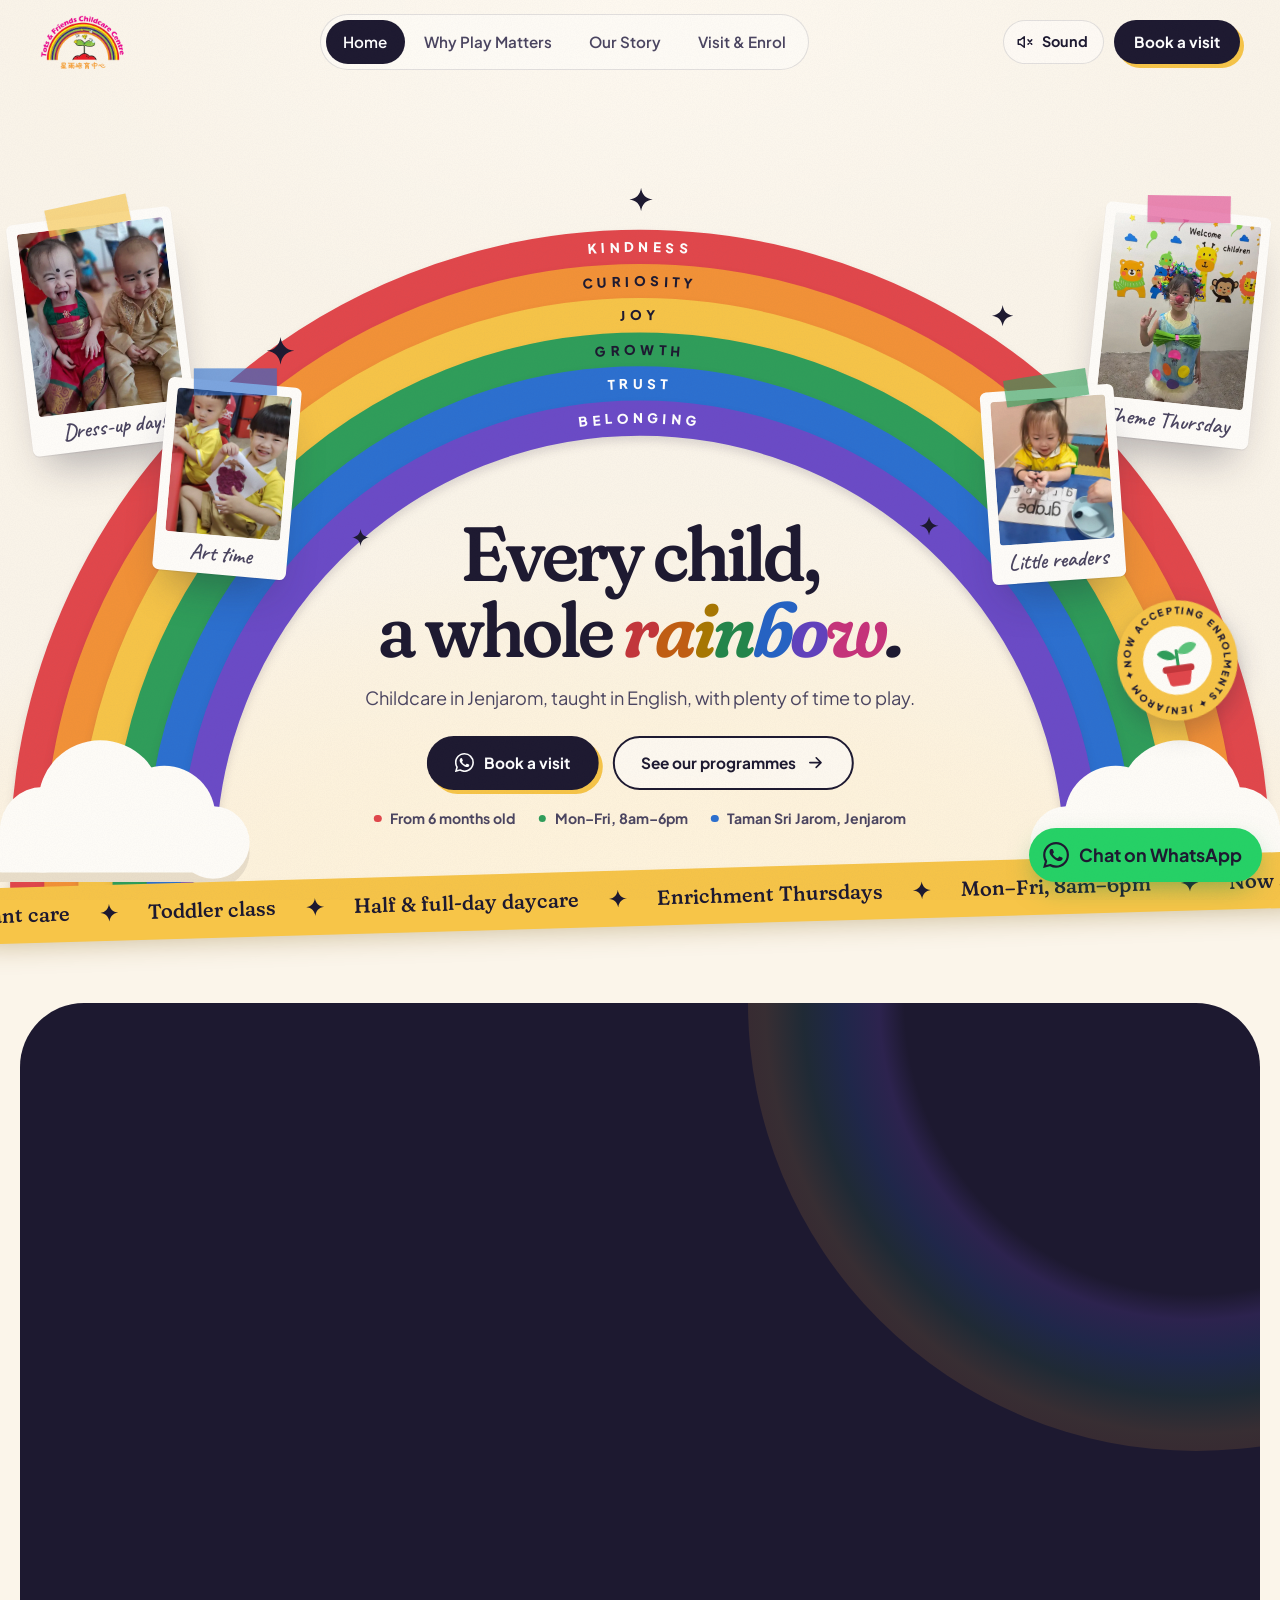
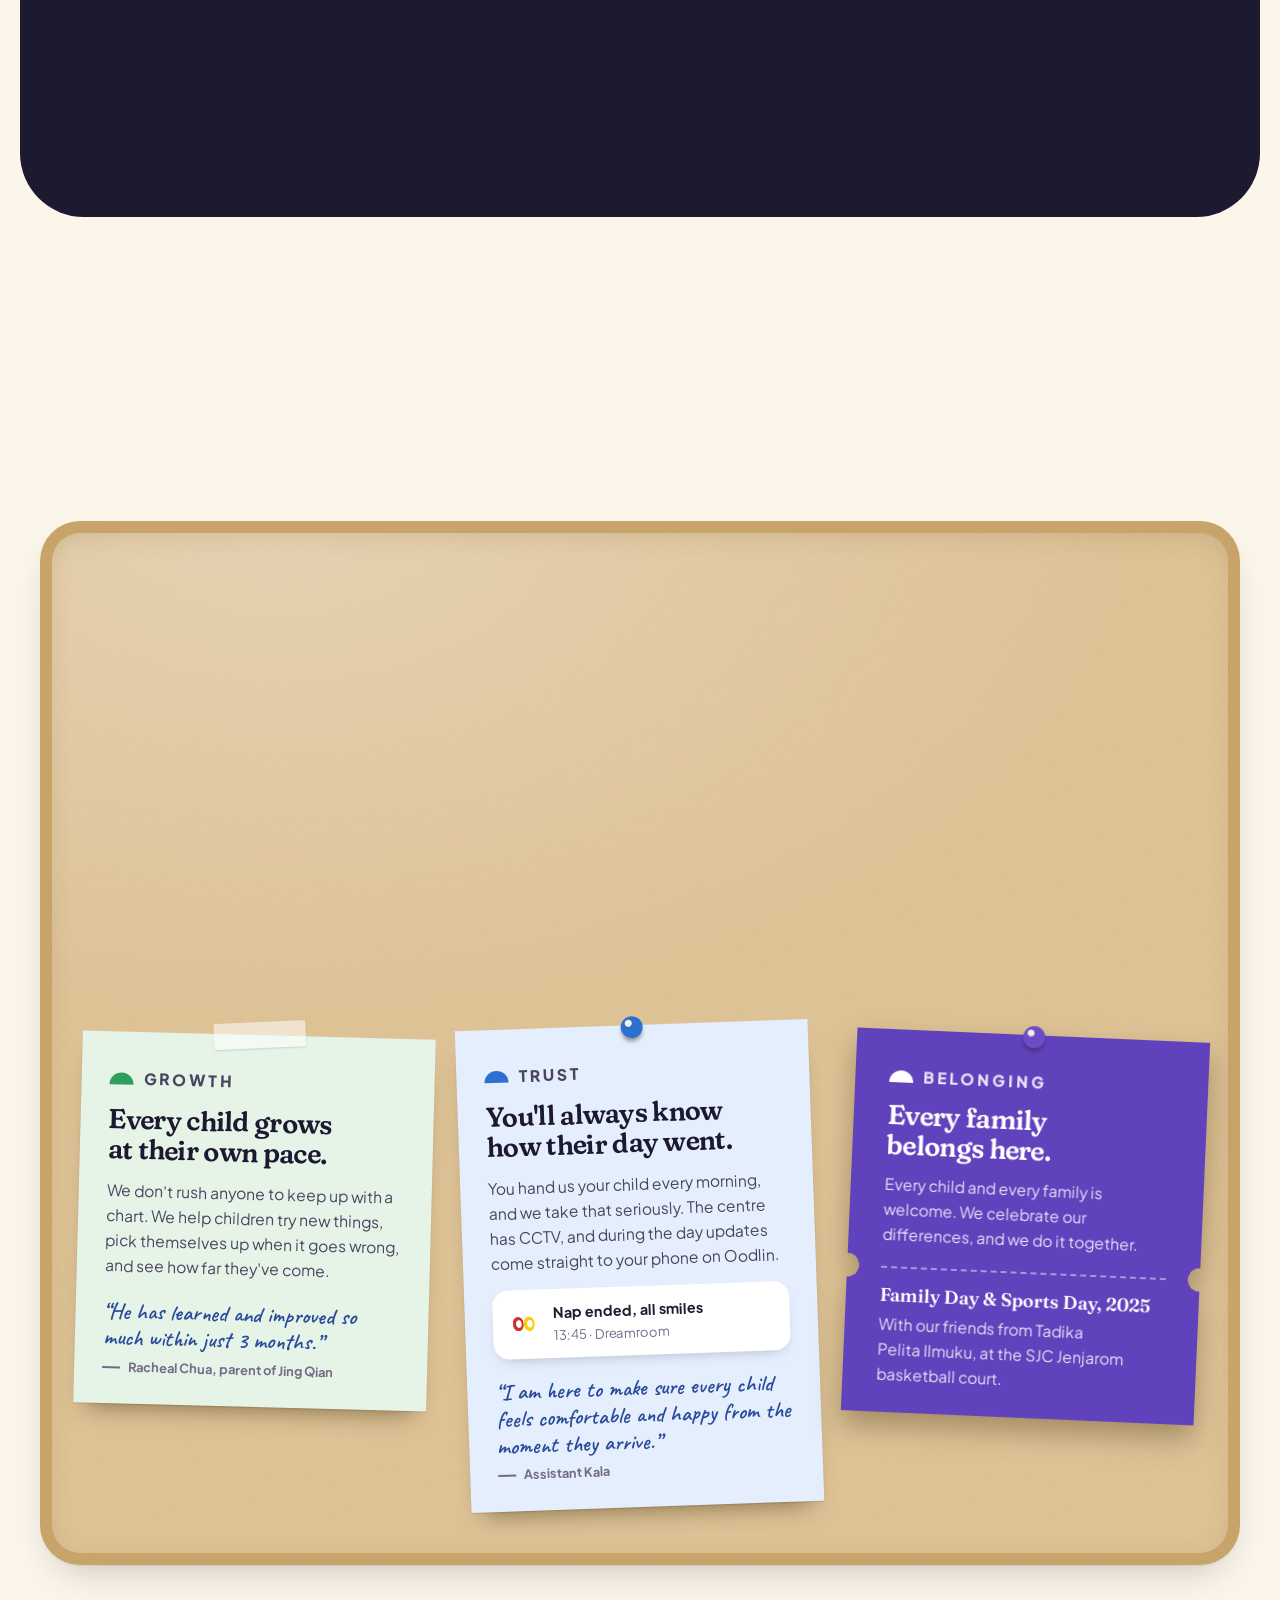
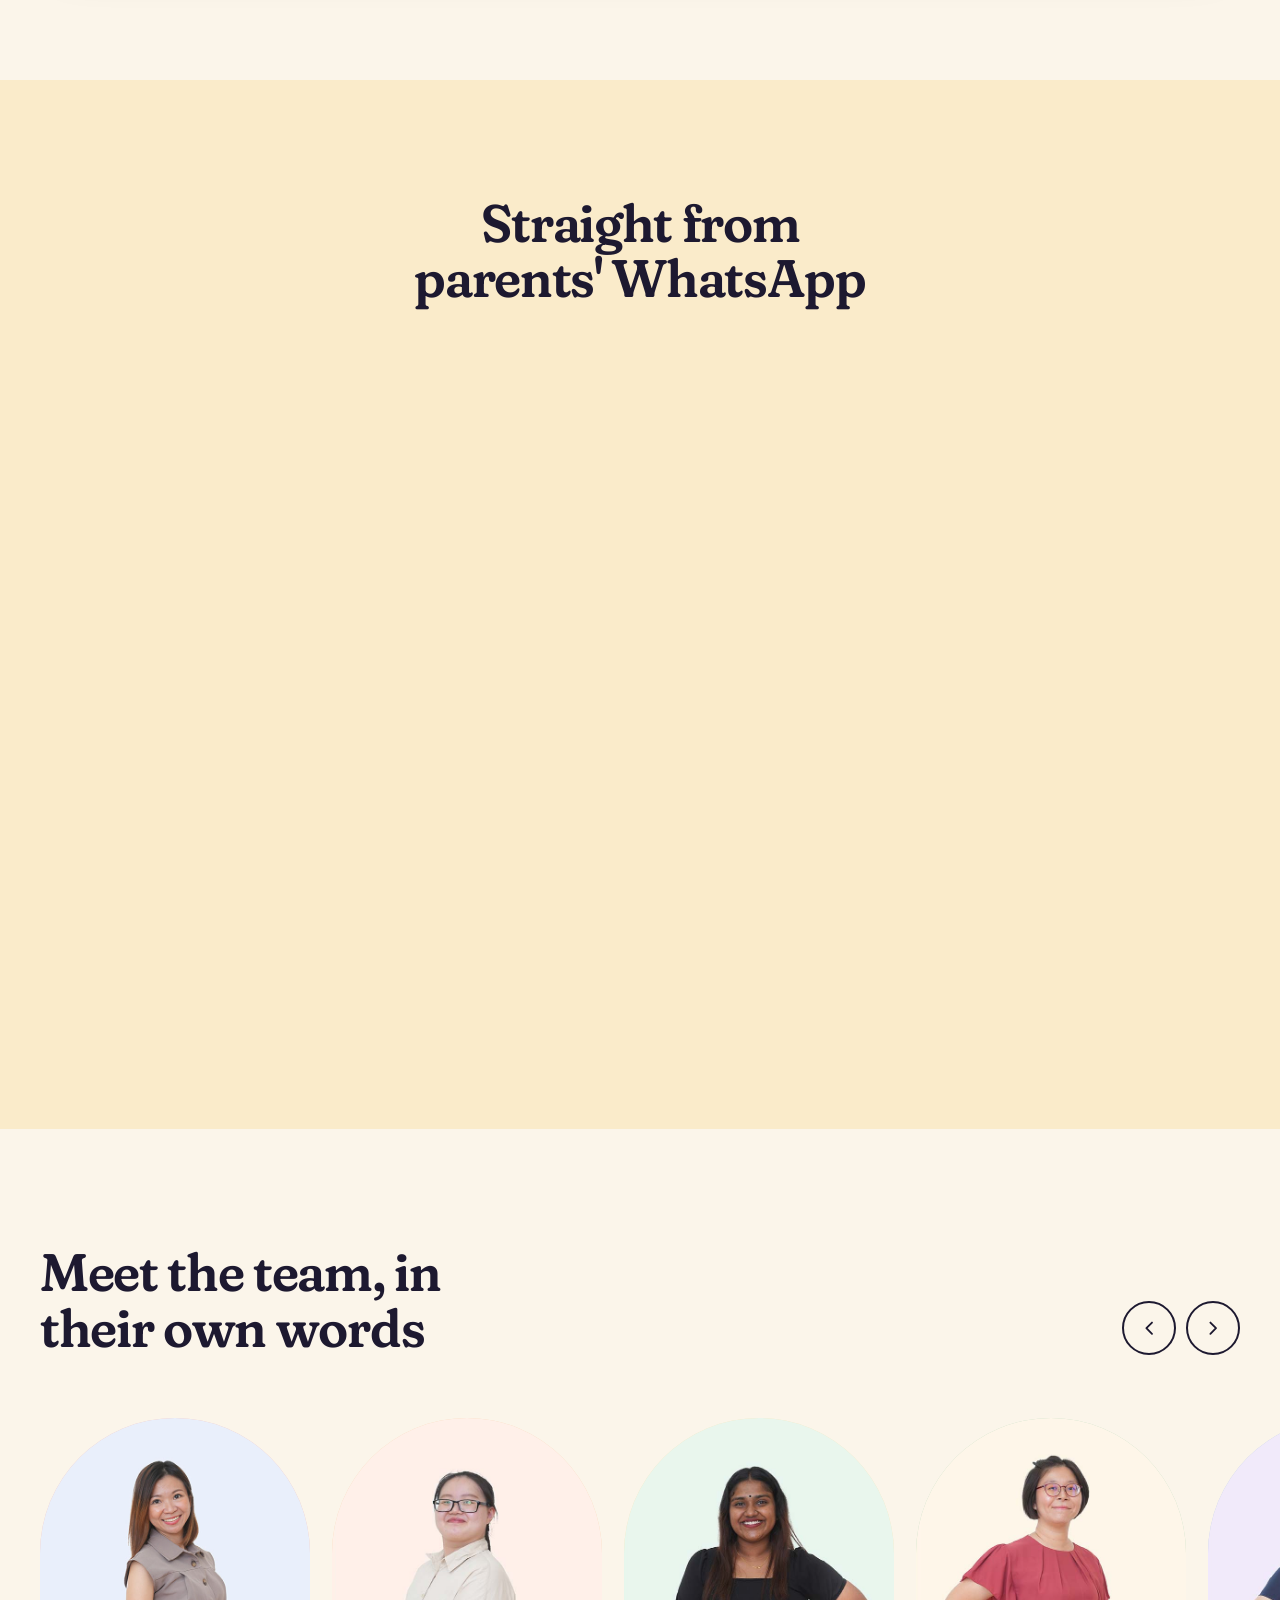
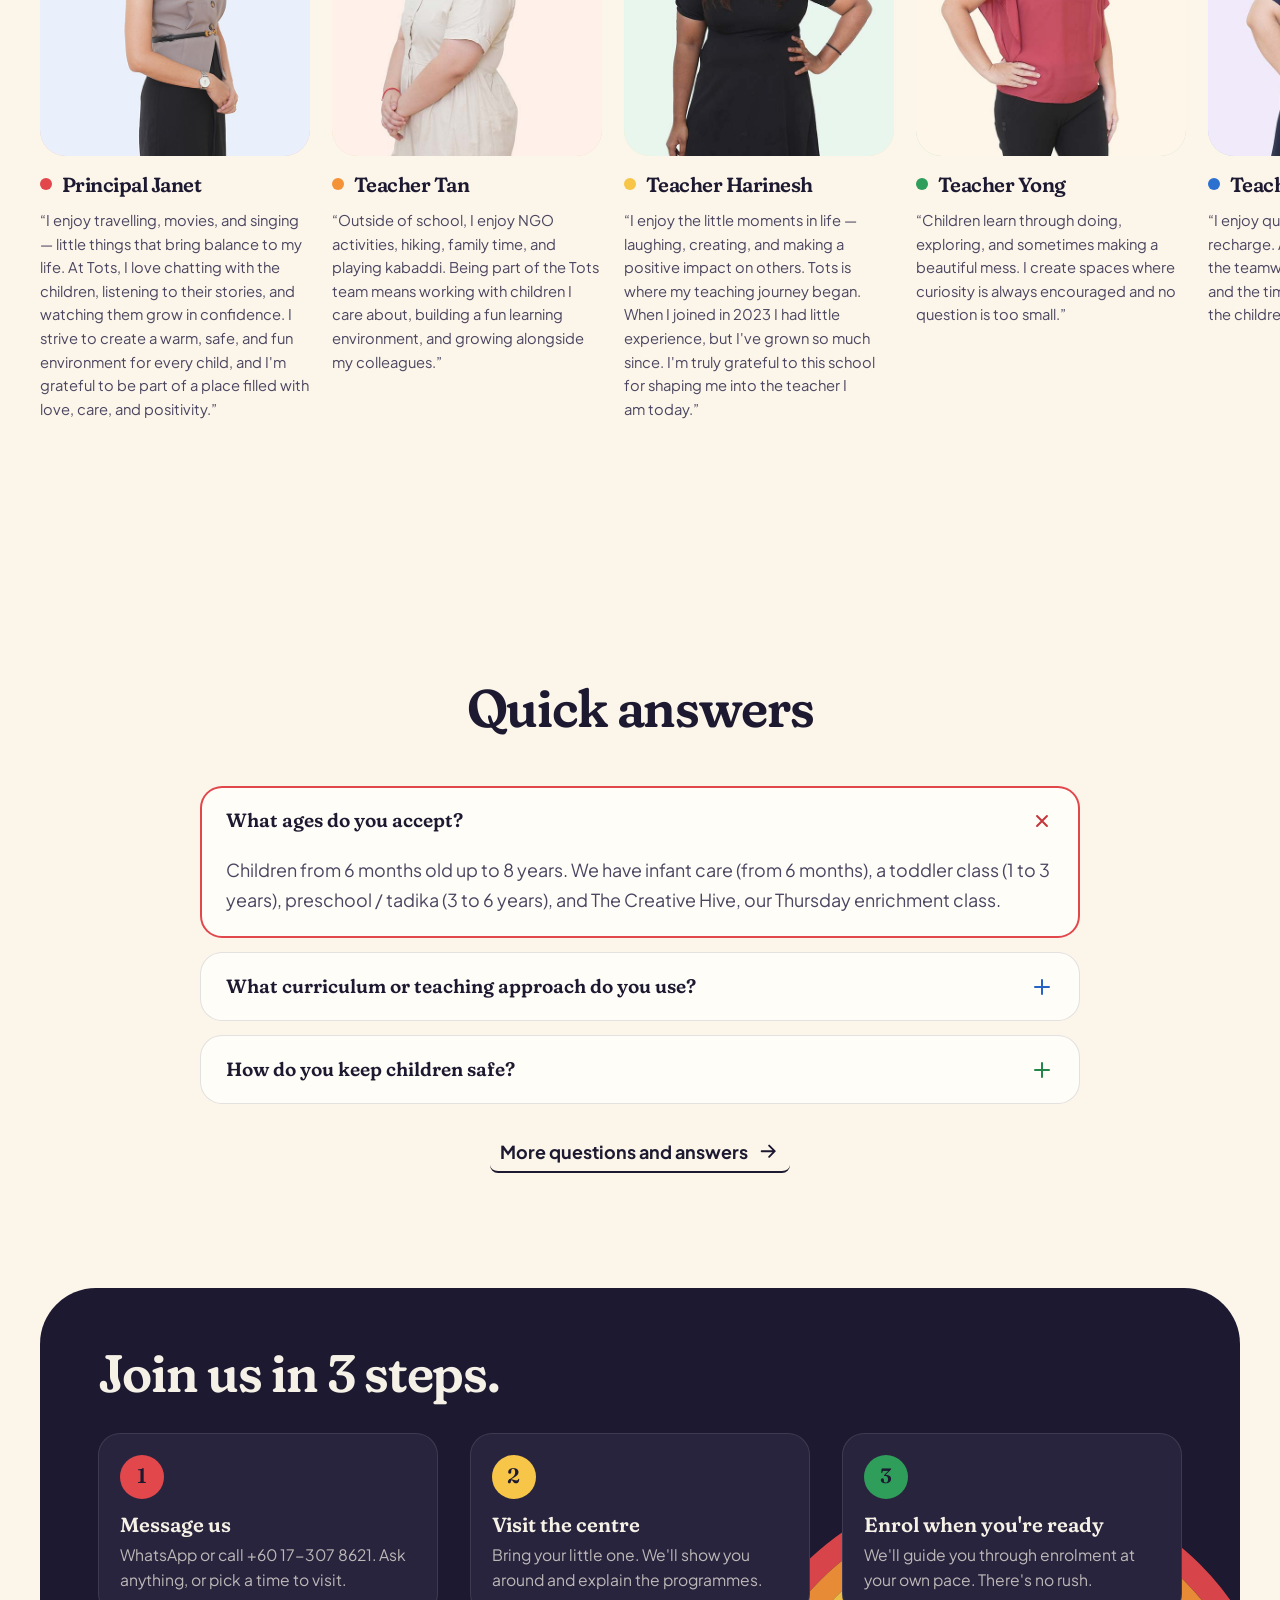
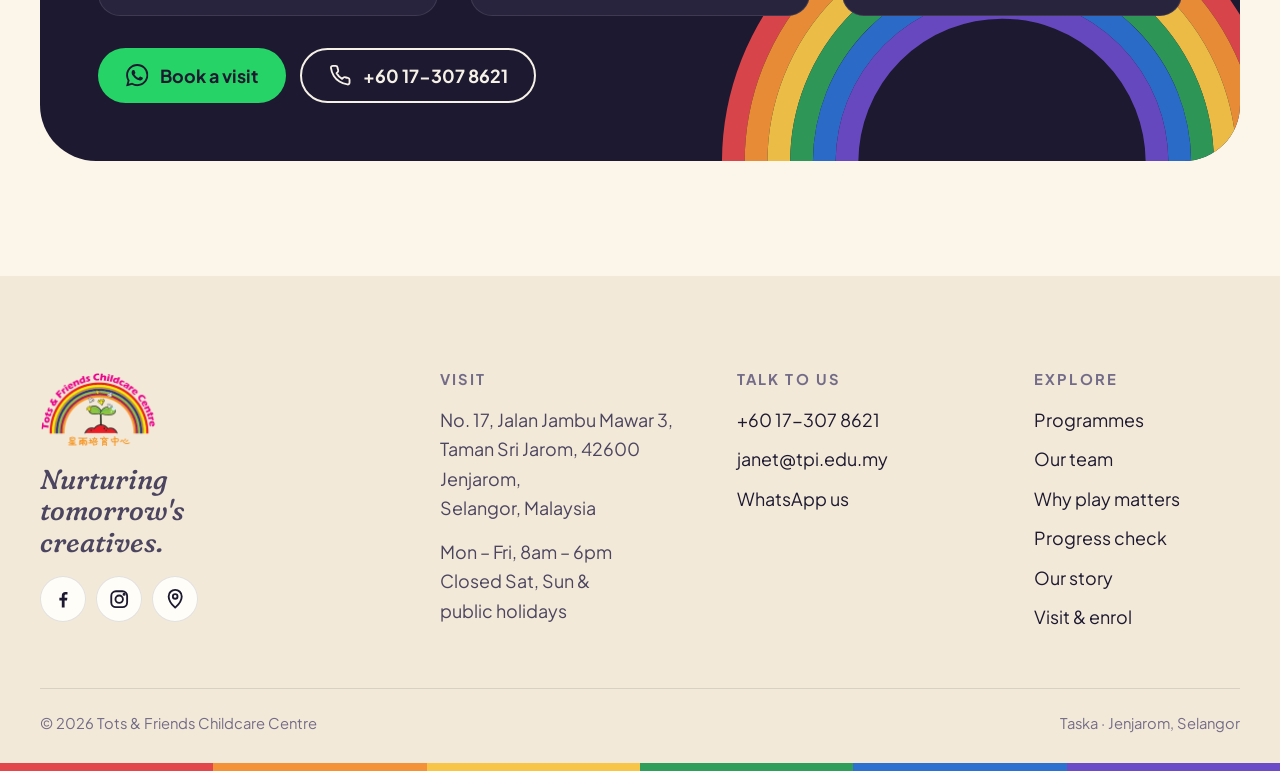
==== commit 5f13c8cf: "Even spacing, yellow ticker, half-day times and CCTV - Spacing: three shared sizes (between sections" ====
--- a/index.html
+++ b/index.html
@@ -291,8 +291,8 @@
             <div class="arch-frame"><img src="images/program-daycare.jpeg" alt="Daycare art activity at our taska in Jenjarom" width="960" height="1280" loading="lazy"></div>
             <div>
               <h3>Daycare</h3>
-              <p class="desc">Pick a half day, 8:00am to 2:30pm, or a full day, 8:00am to 6:00pm. Either way, the day has a steady rhythm of learning, play, meals and rest.</p>
-              <ul class="chips"><li class="chip"><svg class="i"><use href="#i-clock"/></svg>8:00am – 2:30pm</li><li class="chip"><svg class="i"><use href="#i-clock"/></svg>8:00am – 6:00pm</li></ul>
+              <p class="desc">Pick a half day, 8:30am to 12:30pm, or a full day, 8:00am to 6:00pm. Either way, the day has a steady rhythm of learning, play, meals and rest.</p>
+              <ul class="chips"><li class="chip"><svg class="i"><use href="#i-clock"/></svg>8:30am – 12:30pm</li><li class="chip"><svg class="i"><use href="#i-clock"/></svg>8:00am – 6:00pm</li></ul>
             </div>
           </div>
           <div class="prog-panel" role="tabpanel" id="panel-enrich" aria-labelledby="tab-enrich" style="--c:var(--blue);--c-l:#8db6ff" hidden>
@@ -344,7 +344,7 @@
         <li class="note note--sky" style="--c:var(--blue);--c-d:var(--blue-d);--r:-2deg;--rd:.08s" data-reveal>
           <p class="note-band"><span class="mark" aria-hidden="true"></span>Trust</p>
           <h3>You'll always know how their day went.</h3>
-          <p>You hand us your child every morning, and we take that seriously. During the day, updates come straight to your phone on Oodlin.</p>
+          <p>You hand us your child every morning, and we take that seriously. The centre has CCTV, and during the day updates come straight to your phone on Oodlin.</p>
           <div class="ping" aria-hidden="true"><img src="images/oodlin-logo.jpg" alt="" width="512" height="512" loading="lazy"><span><strong>Nap ended, all smiles</strong>13:45 · Dreamroom</span></div>
           <figure class="proof"><blockquote>“I am here to make sure every child feels comfortable and happy from the moment they arrive.”</blockquote><figcaption>Assistant Kala</figcaption></figure>
         </li>
@@ -424,9 +424,9 @@
           <summary>What curriculum or teaching approach do you use?<svg class="i" aria-hidden="true"><use href="#i-plus"/></svg></summary>
           <p>We draw on Reggio Emilia and Montessori ideas. In practice, children learn through play, hands-on activities and good relationships, and their curiosity sets the direction.</p>
         </details>
-        <details name="faq" style="--c:var(--purple);--c-d:var(--purple-d)">
-          <summary>What languages are used at the centre?<svg class="i" aria-hidden="true"><use href="#i-plus"/></svg></summary>
-          <p>We teach and communicate in English, giving children a strong foundation in the language from an early age.</p>
+        <details name="faq" style="--c:var(--green);--c-d:var(--green-d)">
+          <summary>How do you keep children safe?<svg class="i" aria-hidden="true"><use href="#i-plus"/></svg></summary>
+          <p>The centre has CCTV, and during the day you get updates on Oodlin, so you can see how your child's day is going.</p>
         </details>
       </div>
       <p class="faq-more" data-reveal><a class="link-arrow" href="/contact#faq">More questions and answers <svg class="i"><use href="#i-arrow"/></svg></a></p>
--- a/styles.css
+++ b/styles.css
@@ -37,11 +37,16 @@
 
   --step--1: clamp(.84rem, .8rem + .15vw, .94rem);
   --step-0: clamp(1rem, .96rem + .2vw, 1.12rem);
-  --step-1: clamp(1.18rem, 1.08rem + .5vw, 1.5rem);
-  --step-2: clamp(1.45rem, 1.25rem + 1vw, 2.1rem);
-  --step-3: clamp(1.9rem, 1.5rem + 2vw, 3.1rem);
-  --step-4: clamp(2.4rem, 1.7rem + 3.4vw, 4.4rem);
+  --step-1: clamp(1.1rem, 1.04rem + .3vw, 1.3rem);
+  --step-2: clamp(1.3rem, 1.15rem + .7vw, 1.75rem);
+  --step-3: clamp(1.6rem, 1.3rem + 1.4vw, 2.4rem);
+  --step-4: clamp(2rem, 1.5rem + 2.4vw, 3.3rem);
   --step-5: clamp(2.8rem, 1.8rem + 4.8vw, 5.8rem);
+
+  /* spacing: use only these three for layout rhythm */
+  --space-section: clamp(72px, 9vw, 120px); /* between sections */
+  --space-head: clamp(32px, 4vw, 56px);     /* section title block to its content */
+  --space-gap: clamp(20px, 2.5vw, 32px);    /* between cards in a grid */
 
   --wrap: 1240px;
   --gutter: clamp(16px, 4vw, 40px);
@@ -94,12 +99,12 @@
 .wrap { width: min(100% - 2 * var(--gutter), var(--wrap)); margin-inline: auto; }
 .i { width: 1.25em; height: 1.25em; flex: none; fill: none; stroke: currentColor; stroke-width: 2; stroke-linecap: round; stroke-linejoin: round; }
 
-.lede { font-size: var(--step-1); line-height: 1.55; color: var(--ink-2); }
-.section { padding-block: clamp(80px, 11vw, 150px); }
-.section-head { display: grid; gap: 18px; max-width: 760px; margin-bottom: clamp(40px, 6vw, 76px); }
+.lede { font-size: var(--step-1); line-height: 1.55; color: var(--ink-2); max-width: 56ch; }
+.section { padding-block: var(--space-section); }
+.section-head { display: grid; gap: 18px; max-width: 760px; margin-bottom: var(--space-head); }
 .section-head h2 { font-size: var(--step-4); }
 .section-head.center { margin-inline: auto; text-align: center; justify-items: center; }
-.section-head-row { display: flex; align-items: end; justify-content: space-between; gap: 24px; flex-wrap: wrap; margin-bottom: clamp(40px, 6vw, 64px); }
+.section-head-row { display: flex; align-items: end; justify-content: space-between; gap: 24px; flex-wrap: wrap; margin-bottom: var(--space-head); }
 .section-head-row .section-head { margin-bottom: 0; }
 em.accent { font-style: italic; font-variation-settings: "SOFT" 100, "WONK" 1; }
 
@@ -418,9 +423,10 @@
 .ticker {
   position: relative; z-index: 5; overflow: hidden;
   margin: -30px -3vw 0; padding: 18px 0; rotate: -1.6deg;
-  background: var(--ink); color: var(--cream);
-  box-shadow: 0 14px 30px -16px rgba(29, 25, 48, .6);
-}
+  background: var(--yellow); color: var(--ink);
+  box-shadow: 0 14px 30px -16px rgba(120, 84, 0, .45);
+}
+.ticker + .island { margin-top: clamp(48px, 6vw, 88px); }
 .ticker-track { display: flex; width: max-content; animation: marquee 40s linear infinite; }
 .ticker:hover .ticker-track { animation-play-state: paused; }
 .ticker ul { display: flex; list-style: none; padding: 0; }
@@ -428,7 +434,7 @@
   display: flex; align-items: center; gap: 30px; padding-right: 30px; white-space: nowrap;
   font: 500 var(--step-1)/1 var(--font-display); font-variation-settings: "SOFT" 100;
 }
-.ticker li svg { width: 20px; height: 20px; color: var(--c); }
+.ticker li svg { width: 18px; height: 18px; color: var(--ink); }
 @keyframes marquee { to { translate: -50% 0; } }
 
 /* ---------- reveal on scroll ---------- */
@@ -436,11 +442,11 @@
 html.js [data-reveal].in { opacity: 1; translate: 0 0; }
 
 /* ---------- purpose / pillars ---------- */
-.purpose-grid { display: grid; grid-template-columns: minmax(0, 5fr) minmax(0, 7fr); gap: clamp(40px, 6vw, 96px); align-items: start; }
+.purpose-grid { display: grid; grid-template-columns: minmax(0, 5fr) minmax(0, 7fr); gap: clamp(32px, 5vw, 72px); align-items: start; }
 .purpose-head { position: sticky; top: 120px; display: grid; gap: 22px; justify-items: start; }
 .purpose-head h2 { font-size: var(--step-4); }
 .pillars { list-style: none; padding: 0; display: grid; }
-.pillar { display: grid; grid-template-columns: clamp(72px, 9vw, 128px) 1fr; gap: 20px; padding-block: clamp(28px, 4vw, 44px); border-top: 1px solid var(--line); }
+.pillar { display: grid; grid-template-columns: clamp(72px, 9vw, 128px) 1fr; gap: 20px; padding-block: clamp(22px, 3vw, 34px); border-top: 1px solid var(--line); }
 .pillar:last-child { border-bottom: 1px solid var(--line); }
 .pillar-mark { /* double-ring arch in the pillar colour */
   width: clamp(72px, 8vw, 104px); aspect-ratio: 2 / 1; margin-top: 4px;
@@ -449,7 +455,7 @@
 .pillar-tag { font: 700 var(--step--1)/1 var(--font-body); letter-spacing: .14em; text-transform: uppercase; color: var(--c); margin-bottom: 12px; }
 .pillar h3 { font-size: var(--step-2); margin-bottom: 14px; }
 .pillar p:last-child { color: var(--ink-2); }
-.stats { display: grid; grid-template-columns: repeat(4, minmax(0, 1fr)); gap: 16px; margin-top: clamp(56px, 8vw, 110px); }
+.stats { display: grid; grid-template-columns: repeat(4, minmax(0, 1fr)); gap: 16px; margin-top: var(--space-head); }
 .stat { padding: 26px 24px; border-radius: 24px; background: var(--card); box-shadow: inset 0 0 0 1px var(--line); display: grid; gap: 8px; align-content: start; }
 .stat strong { font: 600 var(--step-3)/1 var(--font-display); font-variation-settings: "SOFT" 100; color: var(--c); letter-spacing: -.03em; }
 .stat span { color: var(--ink-2); font-size: var(--step--1); line-height: 1.5; }
@@ -457,12 +463,11 @@
 /* ---------- beliefs: a classroom pin-board ----------
    Each belief is a different kind of paper, pinned or taped,
    and carries proof from a real teacher, parent or event. */
-.beliefs { padding-top: 0; }
 .wall {
   list-style: none; margin: 0;
   display: grid; grid-template-columns: repeat(3, minmax(0, 1fr)); align-items: start;
-  gap: clamp(36px, 4vw, 56px) clamp(22px, 3vw, 44px);
-  padding: clamp(44px, 5vw, 76px) clamp(22px, 4vw, 60px) clamp(52px, 6vw, 92px);
+  gap: clamp(30px, 3vw, 44px) clamp(18px, 2.5vw, 34px);
+  padding: clamp(36px, 4vw, 56px) clamp(18px, 3vw, 44px) clamp(40px, 4.5vw, 64px);
   border-radius: clamp(22px, 4vw, 40px);
   background:
     var(--grain),
@@ -472,8 +477,8 @@
 }
 .note {
   --r: 0deg;
-  position: relative; display: grid; gap: 12px;
-  padding: 34px 26px 26px;
+  position: relative; display: grid; gap: 14px;
+  padding: 34px 28px 28px;
   background: var(--sheet, #fffdf6);
   rotate: var(--r);
   box-shadow: 0 1px 1px rgba(60, 40, 10, .14), 0 16px 24px -14px rgba(60, 40, 10, .55);
@@ -619,13 +624,14 @@
 .round-btn:active { scale: .92; }
 .team-track {
   --edge: max(var(--gutter), (100vw - var(--wrap)) / 2);
-  display: grid; grid-auto-flow: column; grid-auto-columns: clamp(250px, 26vw, 310px); gap: 22px;
+  display: grid; grid-auto-flow: column; grid-auto-columns: clamp(220px, 22vw, 270px); gap: 22px;
   list-style: none; margin: 0; padding: 12px var(--edge) 28px;
   overflow-x: auto; scroll-snap-type: x mandatory; scroll-padding-inline: var(--edge);
   scrollbar-width: none;
 }
 .team-track::-webkit-scrollbar { display: none; }
-.member { scroll-snap-align: start; display: grid; gap: 16px; align-content: start; }
+.member { scroll-snap-align: start; display: grid; gap: 14px; align-content: start; }
+.member .member-photo { margin-bottom: 4px; }
 .member-photo { aspect-ratio: 4 / 5; overflow: hidden; background: color-mix(in srgb, var(--c) 30%, var(--paper)); }
 /* Crop the narrow dark strip at the edge of the source portraits. */
 .member-photo img { width: 100%; height: 100%; object-fit: cover; object-position: 50% 6%; scale: 1.025; transition: scale .7s var(--ease-out); }
@@ -636,15 +642,15 @@
 
 /* ---------- testimonials ---------- */
 .voices { background: color-mix(in srgb, var(--yellow) 20%, var(--paper)); position: relative; }
-.quote-grid { display: grid; grid-template-columns: repeat(3, minmax(0, 1fr)); gap: 22px; align-items: start; }
-.quote-grid > :nth-child(2) { margin-top: 56px; }
+.quote-grid { display: grid; grid-template-columns: repeat(3, minmax(0, 1fr)); gap: var(--space-gap); align-items: start; }
+.quote-grid > :nth-child(2) { margin-top: 40px; }
 .quote {
-  position: relative; display: grid; gap: 22px; padding: clamp(28px, 3vw, 40px);
+  position: relative; display: grid; gap: 24px; padding: clamp(28px, 3vw, 40px) clamp(26px, 3vw, 38px);
   border-radius: var(--radius); background: var(--card); box-shadow: var(--shadow);
 }
 .quote::before {
   content: "\201C"; position: absolute; top: -.18em; right: 20px;
-  font: 600 7rem/1 var(--font-display); color: var(--c);
+  font: 600 5.5rem/1 var(--font-display); color: var(--c);
 }
 .quote blockquote { font: 400 var(--step-1)/1.5 var(--font-display); font-variation-settings: "SOFT" 100; color: var(--ink); }
 .quote figcaption { display: flex; align-items: center; gap: 14px; }
@@ -653,11 +659,11 @@
 .quote figcaption > span:last-child span { font-size: var(--step--1); color: var(--ink-3); }
 
 /* ---------- CTA band ---------- */
-.cta { padding-block: clamp(80px, 10vw, 140px); }
+.cta { padding-block: var(--space-section); }
 .cta-card {
   position: relative; overflow: hidden; isolation: isolate;
   display: grid; gap: 24px; justify-items: start;
-  padding: clamp(36px, 6vw, 88px); border-radius: clamp(28px, 5vw, 56px);
+  padding: clamp(28px, 4.5vw, 64px); border-radius: clamp(28px, 5vw, 56px);
   background: var(--ink); color: var(--cream);
 }
 .cta-card h2 { font-size: var(--step-4); max-width: 14ch; }
@@ -707,7 +713,7 @@
 .page-hero { position: relative; overflow: hidden; padding: clamp(130px, 15vw, 190px) 0 clamp(56px, 7vw, 96px); }
 .page-hero-grid { display: grid; grid-template-columns: minmax(0, 7fr) minmax(0, 5fr); gap: clamp(32px, 5vw, 72px); align-items: end; }
 .page-hero h1 { font-size: var(--step-5); margin: 20px 0 24px; letter-spacing: -.035em; }
-.page-hero .lede { max-width: 40ch; }
+.page-hero .lede { max-width: 40ch; font-size: clamp(1.18rem, 1.08rem + .5vw, 1.5rem); }
 .page-hero > .wrap > * { animation: rise 1s var(--ease-out) backwards; }
 
 /* rainbow gauge (For Parents, Our Story) */
@@ -726,12 +732,12 @@
 .form-intro { color: var(--ink-2); margin-bottom: 28px; }
 
 /* ---------- myths ---------- */
-.myths { list-style: none; padding: 0; display: grid; grid-template-columns: repeat(auto-fit, minmax(min(100%, 340px), 1fr)); gap: 22px; }
+.myths { list-style: none; padding: 0; display: grid; grid-template-columns: repeat(auto-fit, minmax(min(100%, 340px), 1fr)); gap: var(--space-gap); }
 .flip { perspective: 1600px; }
 .flip-inner { display: grid; height: 100%; transform-style: preserve-3d; transition: transform .85s var(--ease-out); }
 .flip.is-flipped .flip-inner { transform: rotateY(180deg); }
 .face {
-  grid-area: 1 / 1; display: flex; flex-direction: column; gap: 18px; min-height: 360px;
+  grid-area: 1 / 1; display: flex; flex-direction: column; gap: 16px; min-height: 300px;
   padding: clamp(26px, 3vw, 36px); border-radius: var(--radius);
   -webkit-backface-visibility: hidden; backface-visibility: hidden;
 }
@@ -751,10 +757,10 @@
 }
 
 /* research stats */
-.research-grid { display: grid; grid-template-columns: repeat(4, minmax(0, 1fr)); gap: 18px; }
+.research-grid { display: grid; grid-template-columns: repeat(4, minmax(0, 1fr)); gap: var(--space-gap); }
 .research { display: grid; gap: 12px; align-content: start; padding: 30px 26px; border-radius: 24px; background: rgba(255, 255, 255, .06); box-shadow: inset 0 0 0 1px rgba(255, 255, 255, .08); }
 .research strong, .gauge-num strong { font-variant-numeric: tabular-nums; }
-.research strong { font: 600 clamp(2.8rem, 5vw, 4.2rem)/1 var(--font-display); font-variation-settings: "SOFT" 100, "WONK" 1; color: var(--c-l); letter-spacing: -.03em; }
+.research strong { font: 600 clamp(2.3rem, 4vw, 3.3rem)/1 var(--font-display); font-variation-settings: "SOFT" 100, "WONK" 1; color: var(--c-l); letter-spacing: -.03em; }
 .research h3 { font: 700 var(--step-0)/1.35 var(--font-body); letter-spacing: 0; }
 .research p { color: var(--cream-2); font-size: var(--step--1); }
 .research .src { font-size: .78rem; color: rgba(246, 241, 231, .55); }
@@ -771,7 +777,7 @@
   background: linear-gradient(var(--red), var(--orange), var(--yellow), var(--green), var(--blue), var(--purple));
   clip-path: inset(0 0 calc((1 - var(--p, 0)) * 100%) 0 round 6px);
 }
-.tl-list { list-style: none; padding: 0; display: grid; gap: clamp(56px, 9vw, 130px); }
+.tl-list { list-style: none; padding: 0; display: grid; gap: clamp(40px, 6vw, 88px); }
 .tl-item { display: grid; grid-template-columns: minmax(0, 1fr) 96px minmax(0, 1fr); align-items: center; }
 .tl-dot {
   grid-column: 2; grid-row: 1; justify-self: center; position: relative; z-index: 1;
@@ -782,7 +788,7 @@
 .tl-item.in .tl-dot { box-shadow: inset 0 0 0 7px var(--c), 0 0 0 9px color-mix(in srgb, var(--c) 22%, transparent); scale: 1.15; }
 .tl-year {
   grid-column: 3; grid-row: 1; padding-inline: 12px;
-  font: 500 clamp(3.6rem, 9vw, 7.6rem)/.85 var(--font-display); font-style: italic;
+  font: 500 clamp(3rem, 7vw, 5.6rem)/.85 var(--font-display); font-style: italic;
   font-variation-settings: "SOFT" 100, "WONK" 1; letter-spacing: -.05em; color: var(--c-d);
 }
 .tl-card { grid-column: 1; grid-row: 1; display: grid; gap: 14px; padding: clamp(26px, 3vw, 38px); border-radius: var(--radius); background: var(--card); box-shadow: var(--shadow); }
@@ -853,17 +859,17 @@
 .form-done .btns { display: flex; flex-wrap: wrap; justify-content: center; gap: 12px; }
 .map { margin-top: clamp(56px, 8vw, 96px); overflow: hidden; border-radius: clamp(60px, 12vw, 220px) clamp(60px, 12vw, 220px) 28px 28px; box-shadow: var(--shadow); background: var(--paper-2); }
 .map iframe { display: block; width: 100%; height: clamp(320px, 42vw, 480px); border: 0; }
-.faq { display: grid; gap: 12px; max-width: 880px; margin-inline: auto; }
+.faq { display: grid; gap: 14px; max-width: 880px; margin-inline: auto; }
 .faq details { border-radius: 22px; background: var(--card); box-shadow: inset 0 0 0 1px var(--line); transition: box-shadow .3s; }
 .faq details[open] { box-shadow: inset 0 0 0 2px var(--c); }
 .faq summary {
-  display: flex; justify-content: space-between; align-items: center; gap: 16px; padding: 22px 24px; cursor: pointer; list-style: none;
-  font: 600 var(--step-1)/1.3 var(--font-display); font-variation-settings: "SOFT" 100;
+  display: flex; justify-content: space-between; align-items: center; gap: 16px; padding: 22px 26px; cursor: pointer; list-style: none;
+  font: 600 clamp(1.05rem, 1rem + .25vw, 1.2rem)/1.3 var(--font-display); font-variation-settings: "SOFT" 100;
 }
 .faq summary::-webkit-details-marker { display: none; }
 .faq summary .i { color: var(--c-d); transition: rotate .35s var(--ease-spring); }
 .faq details[open] summary .i { rotate: 45deg; }
-.faq details p { padding: 0 24px 24px; color: var(--ink-2); max-width: 70ch; }
+.faq details p { padding: 0 26px 24px; color: var(--ink-2); max-width: 70ch; }
 .faq details[open] p { animation: rise .5s var(--ease-out); }
 
 /* ---------- quick facts, steps, quick answers ---------- */
@@ -878,7 +884,7 @@
 .faq-more { display: flex; justify-content: center; margin-top: 28px; }
 .steps {
   list-style: none; padding: 0; margin: 8px 0 0; width: 100%; counter-reset: step;
-  display: grid; grid-template-columns: repeat(3, minmax(0, 1fr)); gap: 16px;
+  display: grid; grid-template-columns: repeat(3, minmax(0, 1fr)); gap: var(--space-gap);
 }
 .steps li {
   counter-increment: step; display: grid; gap: 6px; align-content: start; padding: 22px 22px 24px; border-radius: 22px;
@@ -1071,14 +1077,15 @@
 .q { margin: 0; padding: 0; border: 0; min-width: 0; display: grid; gap: 12px; }
 .q legend { padding: 0; margin-bottom: 12px; font-weight: 700; line-height: 1.4; }
 .opts { display: grid; grid-template-columns: repeat(3, minmax(0, 1fr)); gap: 10px; }
-.opts label { position: relative; display: block; }
+.opts label { position: relative; display: block; cursor: pointer; }
 .opts input { position: absolute; inset: 0; width: 100%; height: 100%; margin: 0; opacity: 0; cursor: pointer; }
 .opts span {
   display: flex; align-items: center; justify-content: center; min-height: 56px; padding: .5em .7em; text-align: center;
   border-radius: 16px; border: 2px solid var(--line); background: var(--paper); font-weight: 700; font-size: .92rem; line-height: 1.2;
+  pointer-events: none; /* the hidden radio takes every hover and click, so the lifted pill cannot steal them */
   transition: background-color .2s, color .2s, border-color .2s, box-shadow .3s var(--ease-out), translate .3s var(--ease-spring);
 }
-@media (hover: hover) { .opts input:not(:checked):hover + span { border-color: var(--ink-3); translate: 0 -2px; } }
+@media (hover: hover) { .opts label:hover input:not(:checked) + span { border-color: var(--ink-3); translate: 0 -2px; } }
 .opts input:checked + span { background: var(--ink); color: #fff; border-color: var(--ink); box-shadow: 3px 3px 0 var(--c); }
 .opts input:focus-visible + span { outline: 3px solid var(--blue); outline-offset: 3px; }
 .check-nav { display: flex; justify-content: space-between; gap: 12px; }
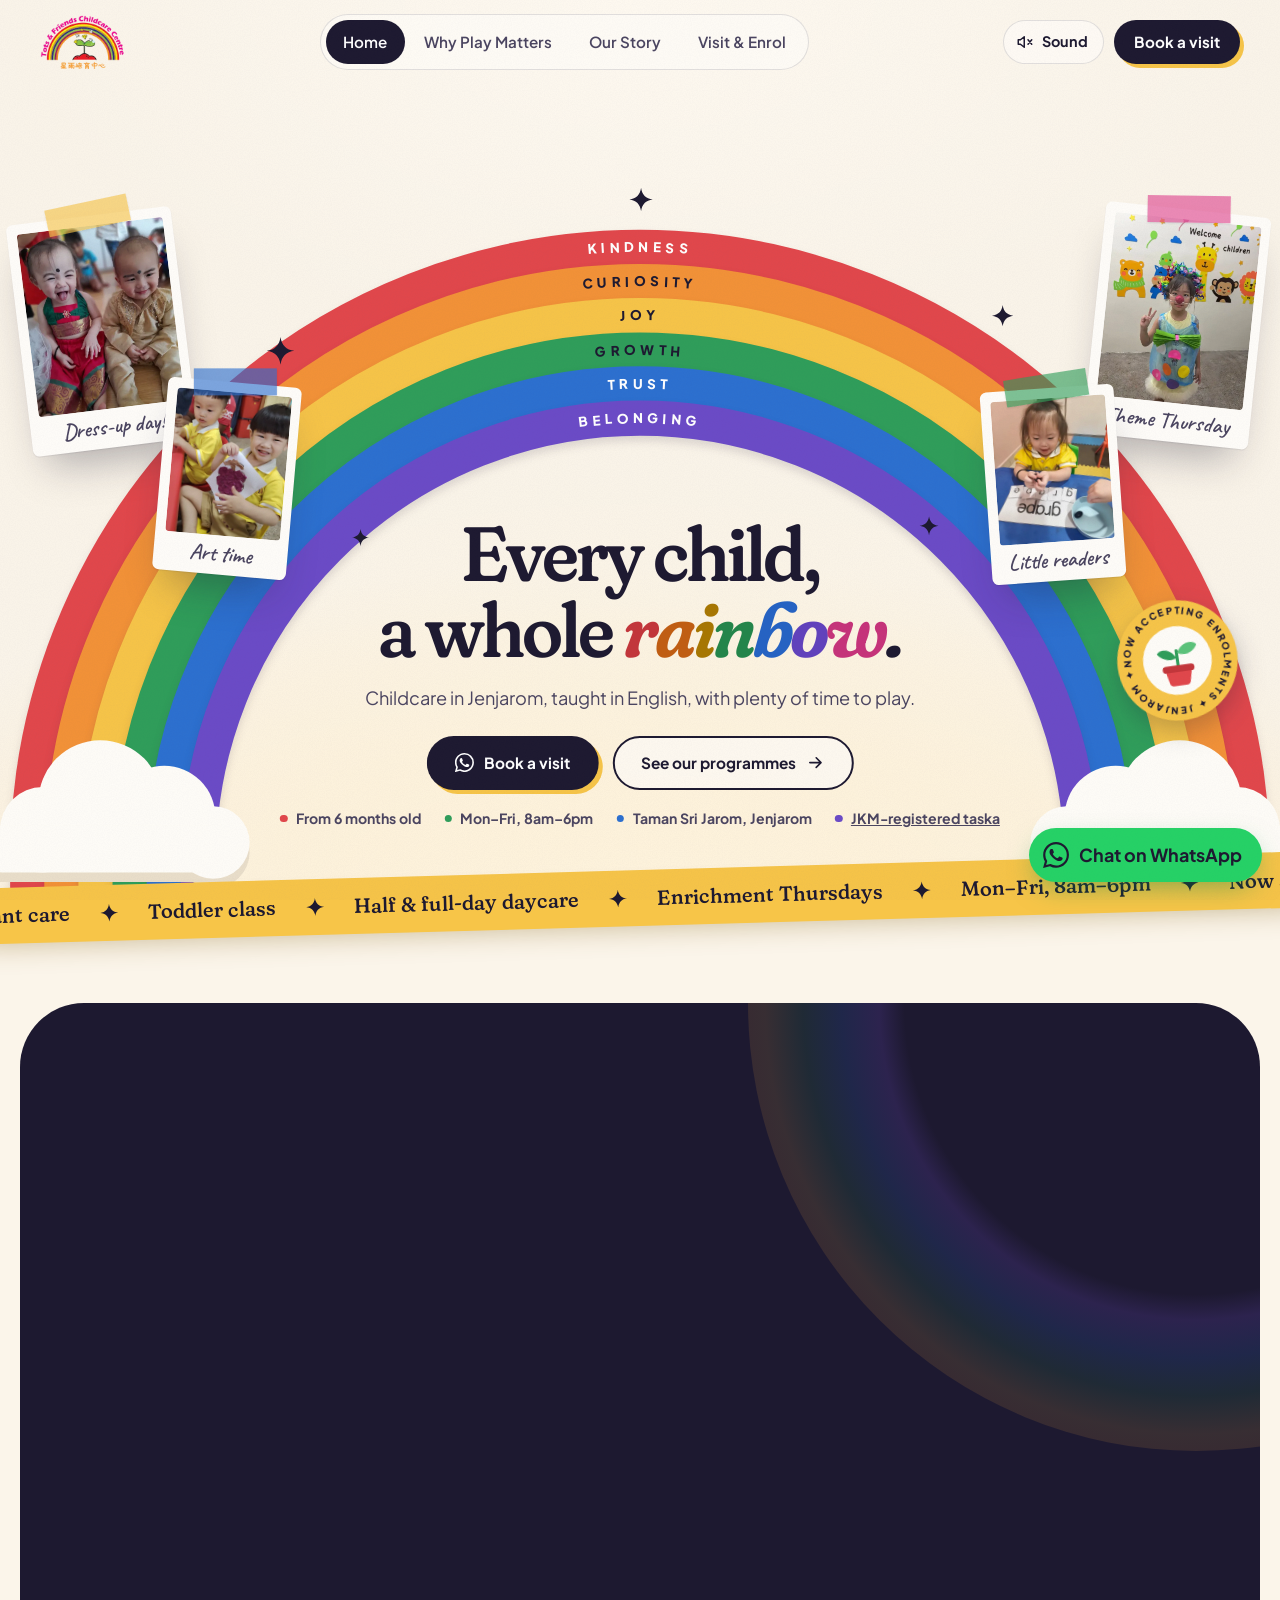
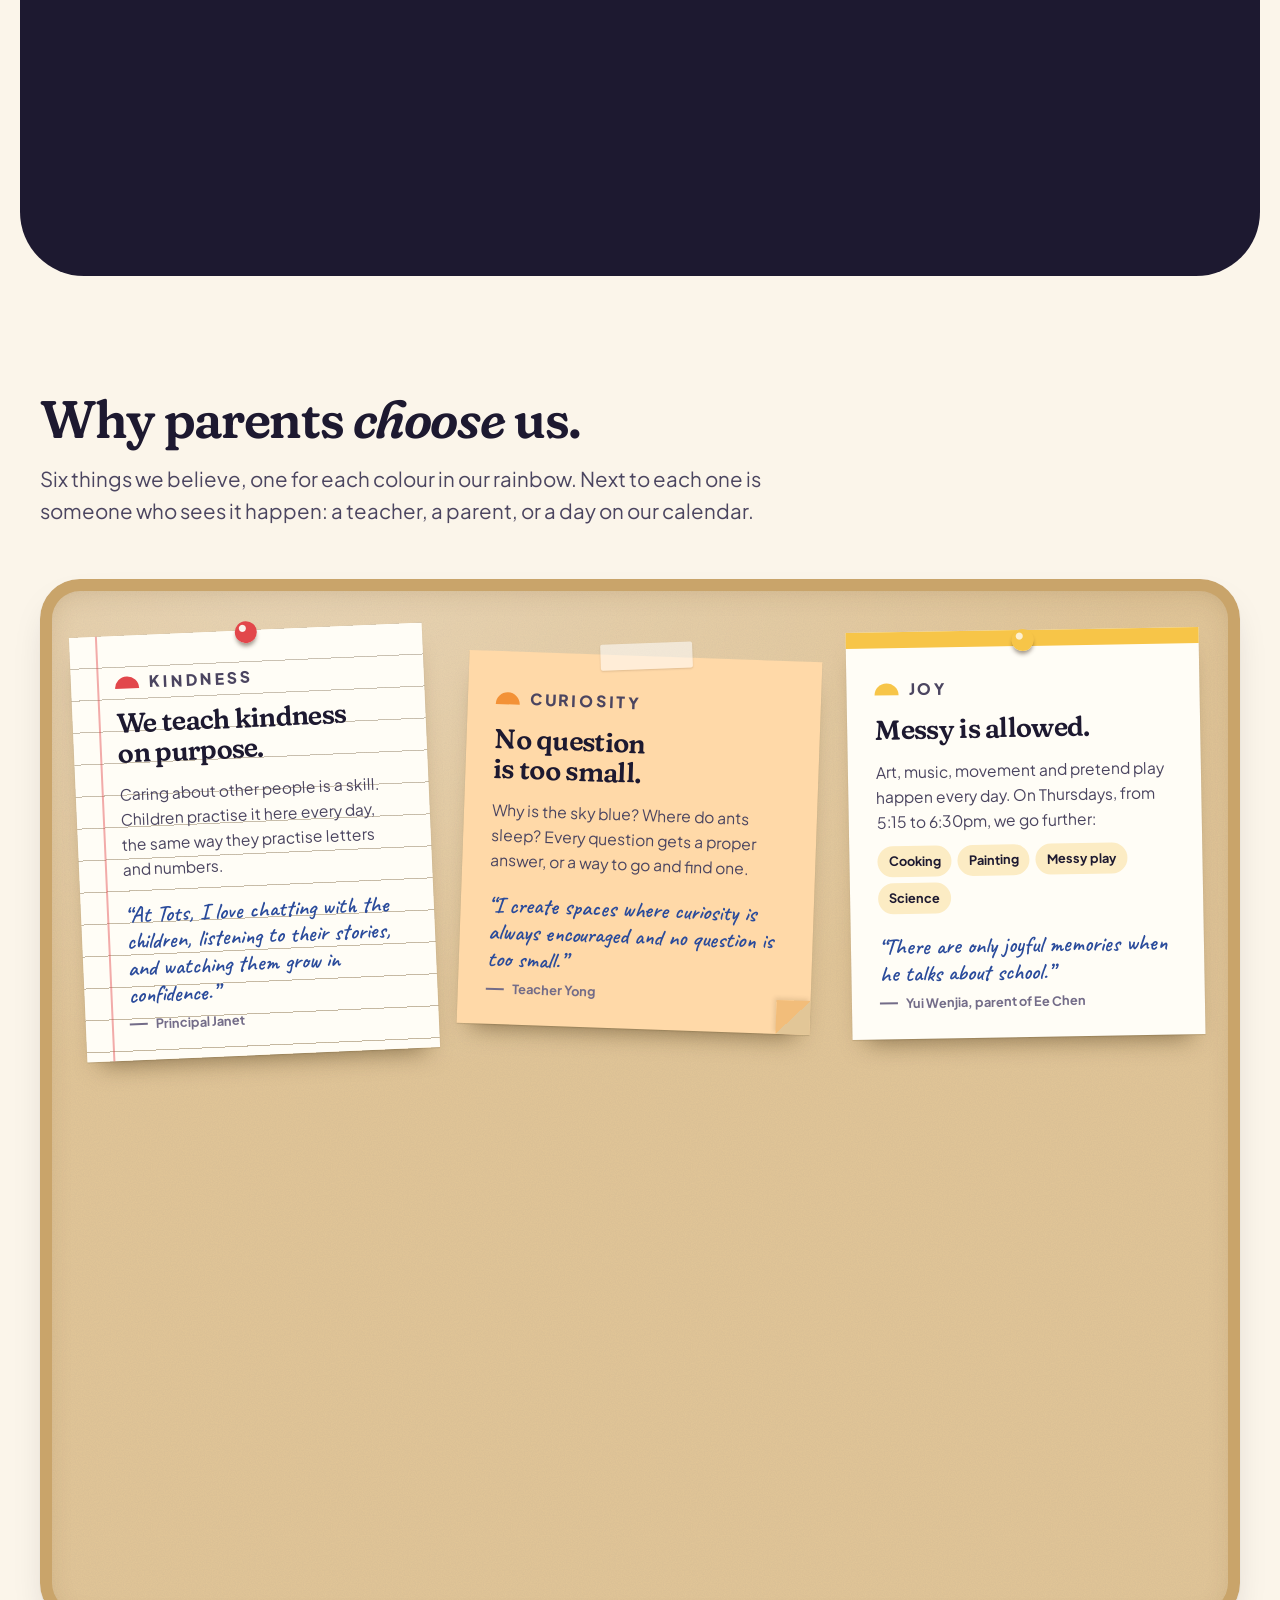
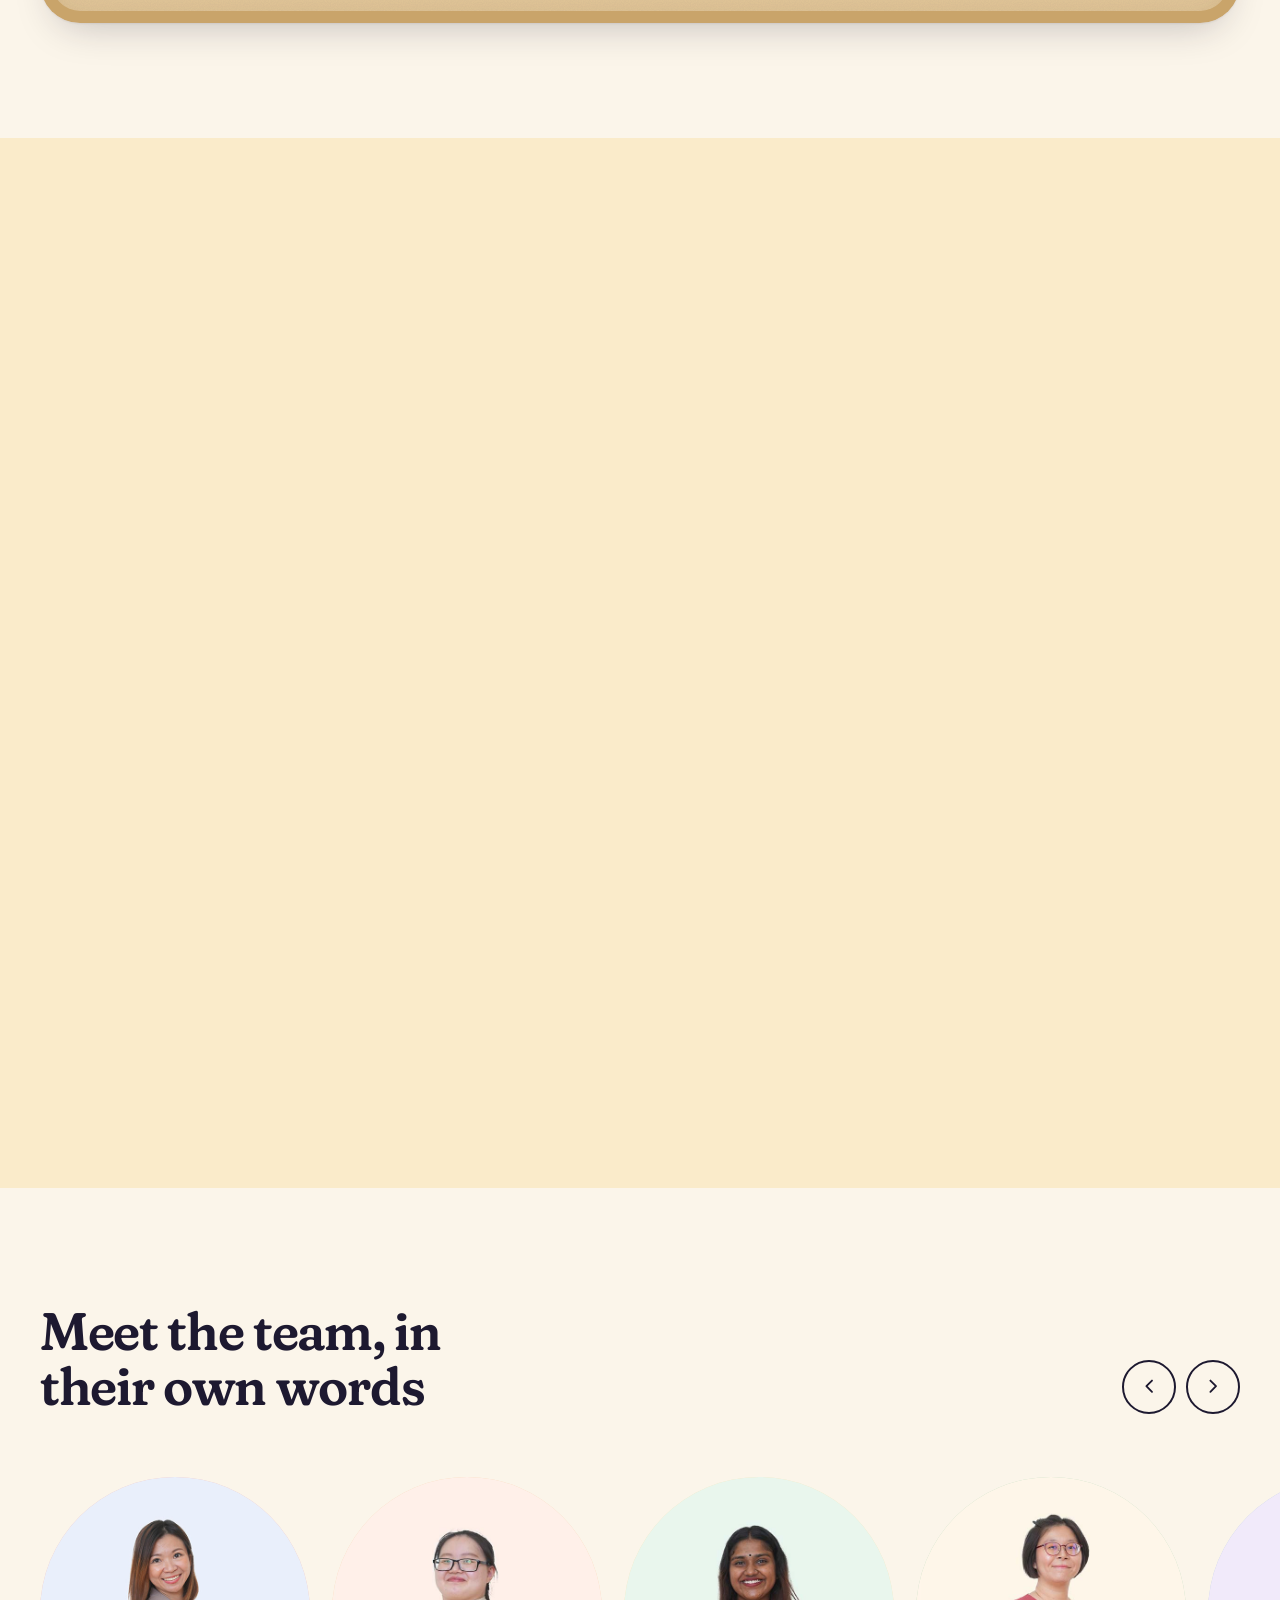
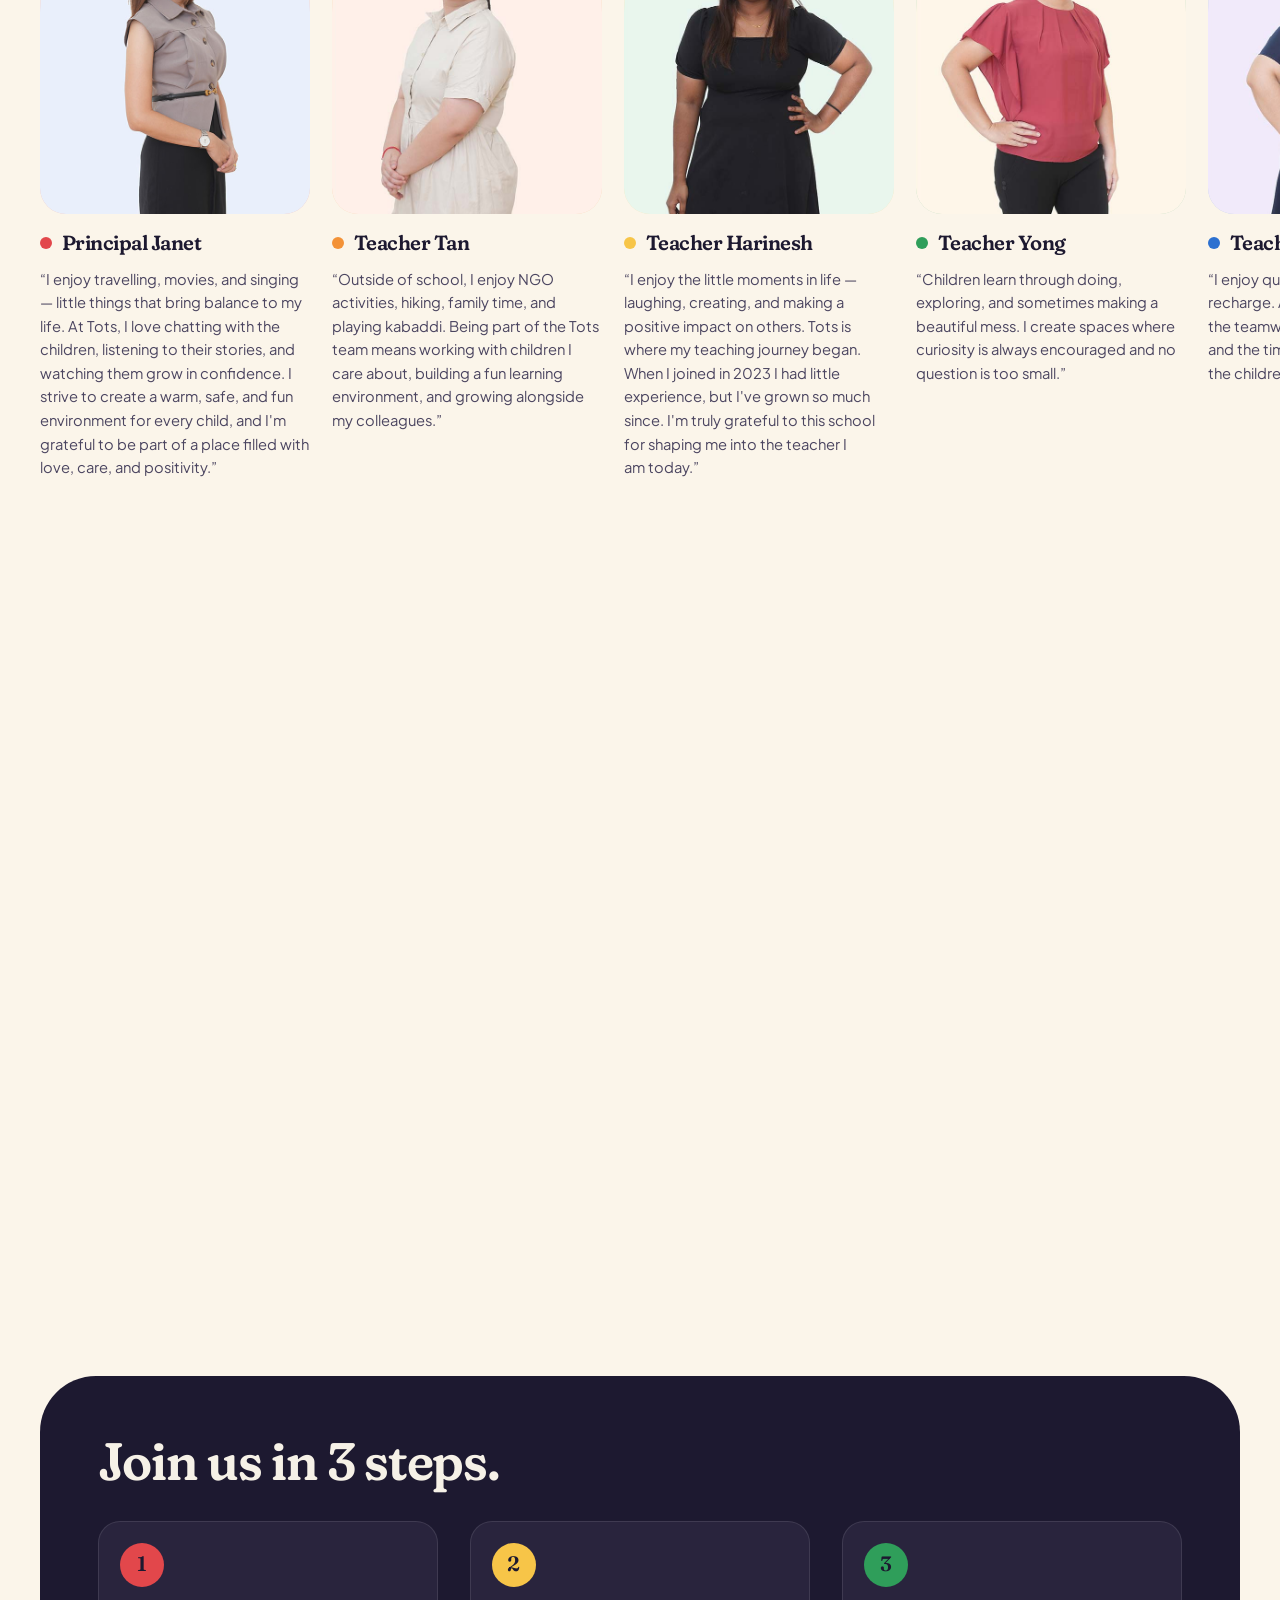
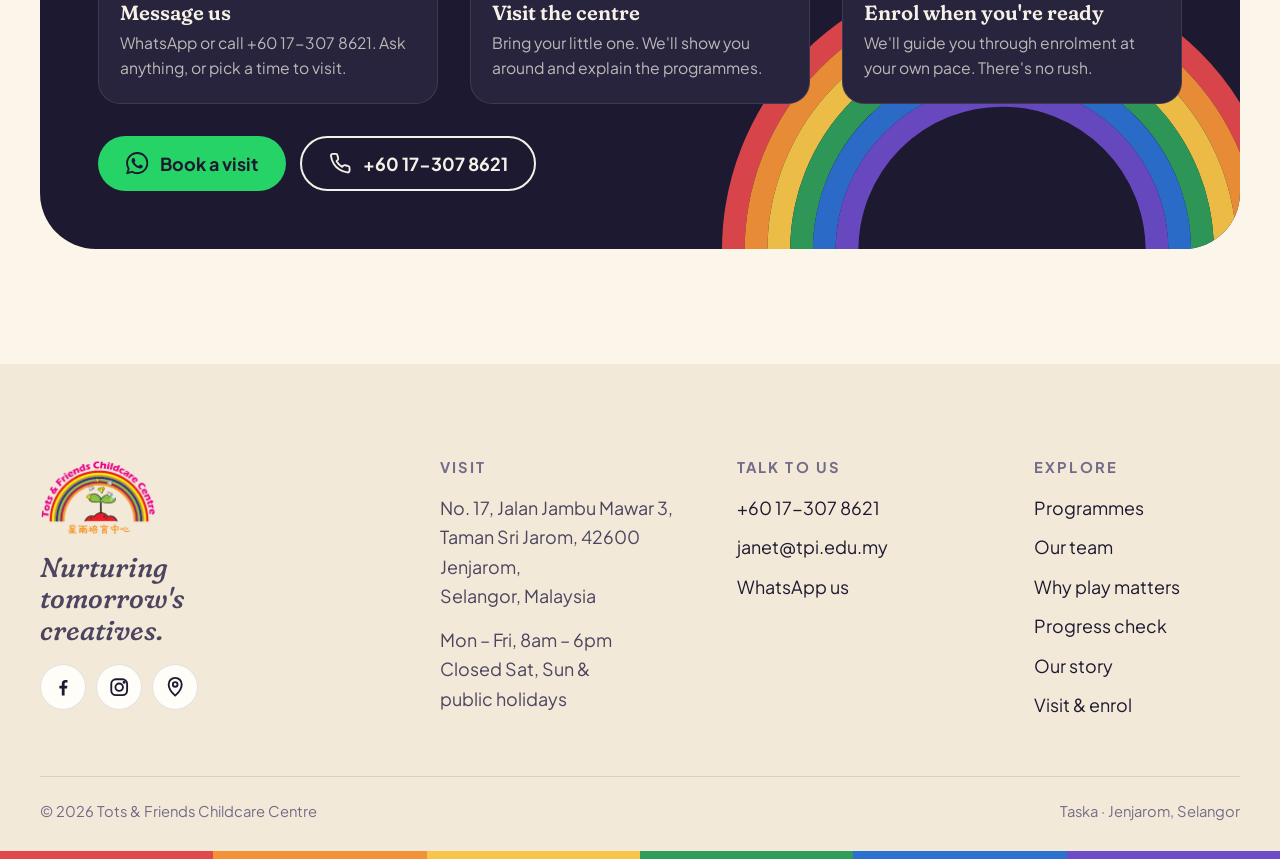
==== commit 4ca9b1b6: "Add childcare programmes and improve local SEO" ====
--- a/index.html
+++ b/index.html
@@ -17,11 +17,12 @@
 <meta property="og:image:height" content="150">
 <meta property="og:image:alt" content="Tots &amp; Friends Childcare Centre logo">
 <meta name="twitter:card" content="summary">
-<link rel="icon" href="images/logo.webp">
+<link rel="icon" href="/favicon.svg" type="image/svg+xml" sizes="any">
 <link rel="preconnect" href="https://fonts.googleapis.com">
 <link rel="preconnect" href="https://fonts.gstatic.com" crossorigin>
-<link rel="stylesheet" href="https://fonts.googleapis.com/css2?family=Caveat:wght@600&family=Fraunces:ital,opsz,wght,SOFT,WONK@0,9..144,300..800,0..100,0..1;1,9..144,300..800,0..100,0..1&family=Plus+Jakarta+Sans:wght@400;500;600;700;800&display=swap">
-<link rel="stylesheet" href="styles.css">
+<link rel="preload" as="style" href="https://fonts.googleapis.com/css2?family=Caveat:wght@600&amp;family=Fraunces:ital,opsz,wght,SOFT,WONK@0,9..144,300..800,0..100,0..1;1,9..144,300..800,0..100,0..1&amp;family=Plus+Jakarta+Sans:wght@400;500;600;700;800&amp;display=swap" onload="this.onload=null;this.rel='stylesheet'">
+<noscript><link rel="stylesheet" href="https://fonts.googleapis.com/css2?family=Caveat:wght@600&amp;family=Fraunces:ital,opsz,wght,SOFT,WONK@0,9..144,300..800,0..100,0..1;1,9..144,300..800,0..100,0..1&amp;family=Plus+Jakarta+Sans:wght@400;500;600;700;800&amp;display=swap"></noscript>
+<link rel="stylesheet" href="/styles.css?v=20261124-seo">
 <script>document.documentElement.classList.add('js')</script>
 <script src="main.js" defer></script>
 <script type="application/ld+json">
@@ -56,7 +57,8 @@
       "foundingDate": "2018",
       "sameAs": [
         "https://www.facebook.com/TOTSnFRIENDS",
-        "https://www.instagram.com/totsnfriends/"
+        "https://www.instagram.com/totsnfriends/",
+        "https://www.google.com/maps?cid=3269371201788161873"
       ],
       "@id": "https://tnf.tpi.edu.my/#childcare",
       "image": "https://tnf.tpi.edu.my/images/logo.webp",
@@ -229,6 +231,7 @@
           <li style="--c:var(--red)">From 6 months old</li>
           <li style="--c:var(--green)">Mon–Fri, 8am–6pm</li>
           <li style="--c:var(--blue)">Taman Sri Jarom, Jenjarom</li>
+          <li style="--c:var(--purple)"><a href="https://portaljkm_tnt.jkm.gov.my/en/senarai-taska-berdaftar?start=2720">JKM-registered taska</a></li>
         </ul>
       </div>
     </div>
@@ -261,6 +264,7 @@
       <div class="section-head" data-reveal>
         <h2 id="prog-title">Our childcare programmes</h2>
         <p class="lede">For babies from 6 months, toddlers and older children. Full days, half days, and a Thursday class with a new theme every month.</p>
+        <p><a class="link-arrow" href="/programmes">Compare programmes, ages and hours <svg class="i" aria-hidden="true"><use href="#i-arrow"/></svg></a></p>
       </div>
       <div class="prog" data-reveal>
         <div class="prog-tabs" role="tablist" aria-label="Programmes">
@@ -418,7 +422,7 @@
       <div class="faq" data-reveal>
         <details name="faq" open style="--c:var(--red);--c-d:var(--red-d)">
           <summary>What ages do you accept?<svg class="i" aria-hidden="true"><use href="#i-plus"/></svg></summary>
-          <p>Children from 6 months old up to 8 years. We have infant care (from 6 months), a toddler class (1 to 3 years), preschool / tadika (3 to 6 years), and The Creative Hive, our Thursday enrichment class.</p>
+          <p>We welcome children from 6 months to 8 years, depending on the programme. See our <a href="/programmes">childcare programmes</a> for infant care, toddler classes, daycare and Thursday enrichment. For kindergarten options for ages 3 to 6, visit <a href="https://tpi.edu.my/">Tadika Pelita Ilmuku</a>.</p>
         </details>
         <details name="faq" style="--c:var(--blue);--c-d:var(--blue-d)">
           <summary>What curriculum or teaching approach do you use?<svg class="i" aria-hidden="true"><use href="#i-plus"/></svg></summary>
@@ -468,7 +472,7 @@
       <div class="socials">
         <a href="https://www.facebook.com/TOTSnFRIENDS" aria-label="Facebook"><svg class="i"><use href="#i-fb"/></svg></a>
         <a href="https://www.instagram.com/totsnfriends/" aria-label="Instagram"><svg class="i"><use href="#i-ig"/></svg></a>
-        <a href="https://share.google/IfKo9qVioanocMapt" aria-label="Find us on Google Maps"><svg class="i"><use href="#i-pin"/></svg></a>
+        <a href="https://www.google.com/maps/search/?api=1&amp;query=Tots%20%26%20Friends%20Childcare%20Centre%2C%20Jenjarom&amp;query_place_id=ChIJ44HKi5elzTERUa95QckjXy0" aria-label="Find us on Google Maps"><svg class="i"><use href="#i-pin"/></svg></a>
       </div>
     </div>
     <div>
@@ -487,7 +491,7 @@
     <div>
       <h2 class="f-h">Explore</h2>
       <ul>
-        <li><a href="/#programmes">Programmes</a></li>
+        <li><a href="/programmes">Programmes</a></li>
         <li><a href="/#team">Our team</a></li>
         <li><a href="/philosophy">Why play matters</a></li>
         <li><a href="/progress">Progress check</a></li>
--- a/styles.css
+++ b/styles.css
@@ -388,7 +388,7 @@
 @keyframes rise { from { opacity: 0; translate: 0 .45em; filter: blur(8px); } }
 @keyframes pop { from { opacity: 0; translate: 0 .5em; scale: .4; } }
 @keyframes hop { 40% { translate: 0 -.18em; } }
-.hero-sub { max-width: 45cqi; font-size: max(15px, 1.42cqi); line-height: 1.55; color: var(--ink-2); animation: rise 1s var(--ease-out) 1s backwards; }
+.hero-sub { max-width: 45cqi; font-size: max(15px, 1.42cqi); line-height: 1.55; color: var(--ink-2); }
 .hero-ctas { display: flex; flex-wrap: wrap; justify-content: center; gap: 1.1cqi; margin-top: .5cqi; animation: rise 1s var(--ease-out) 1.15s backwards; }
 .hero-ctas .btn { font-size: max(15px, 1.2cqi); min-height: max(48px, 4.2cqi); padding-inline: max(22px, 2.1cqi); }
 .hero-ctas .btn-ghost { background: color-mix(in srgb, var(--card) 70%, transparent); }
@@ -714,7 +714,7 @@
 .page-hero-grid { display: grid; grid-template-columns: minmax(0, 7fr) minmax(0, 5fr); gap: clamp(32px, 5vw, 72px); align-items: end; }
 .page-hero h1 { font-size: var(--step-5); margin: 20px 0 24px; letter-spacing: -.035em; }
 .page-hero .lede { max-width: 40ch; font-size: clamp(1.18rem, 1.08rem + .5vw, 1.5rem); }
-.page-hero > .wrap > * { animation: rise 1s var(--ease-out) backwards; }
+.page-hero > .wrap > :not(:first-child) { animation: rise 1s var(--ease-out) backwards; }
 
 /* rainbow gauge (For Parents, Our Story) */
 .gauge-art { position: relative; }
@@ -1116,3 +1116,22 @@
 @media (max-width: 920px) {
   .levels, .result-top { grid-template-columns: 1fr; }
 }
+
+/* Childcare programmes */
+.programme-hero-photo { overflow: hidden; width: min(100%, 310px); justify-self: center; aspect-ratio: 4 / 5; }
+.programme-hero-photo img { width: 100%; height: 100%; object-fit: cover; }
+.programmes-detail { padding-top: clamp(24px, 5vw, 70px); }
+.programme-grid { display: grid; grid-template-columns: repeat(auto-fit, minmax(min(100%, 310px), 1fr)); gap: 20px; }
+.programme-card {
+  display: grid; align-content: start; gap: 14px; padding: clamp(22px, 4vw, 34px);
+  background: var(--card); border-radius: var(--radius); border-top: 5px solid var(--programme-colour);
+  box-shadow: var(--shadow);
+}
+.programme-card h3 { font-size: var(--step-2); }
+.programme-tag { color: var(--ink-2); font-weight: 700; }
+.programme-hours { display: grid; gap: 8px; margin: 0; }
+.programme-hours div { display: flex; flex-wrap: wrap; gap: 4px 14px; justify-content: space-between; }
+.programme-hours dt { font-weight: 700; }
+.programme-hours dd { margin: 0; }
+.programme-visit { padding-top: 0; }
+.programme-visit .section-head { margin-bottom: 24px; }
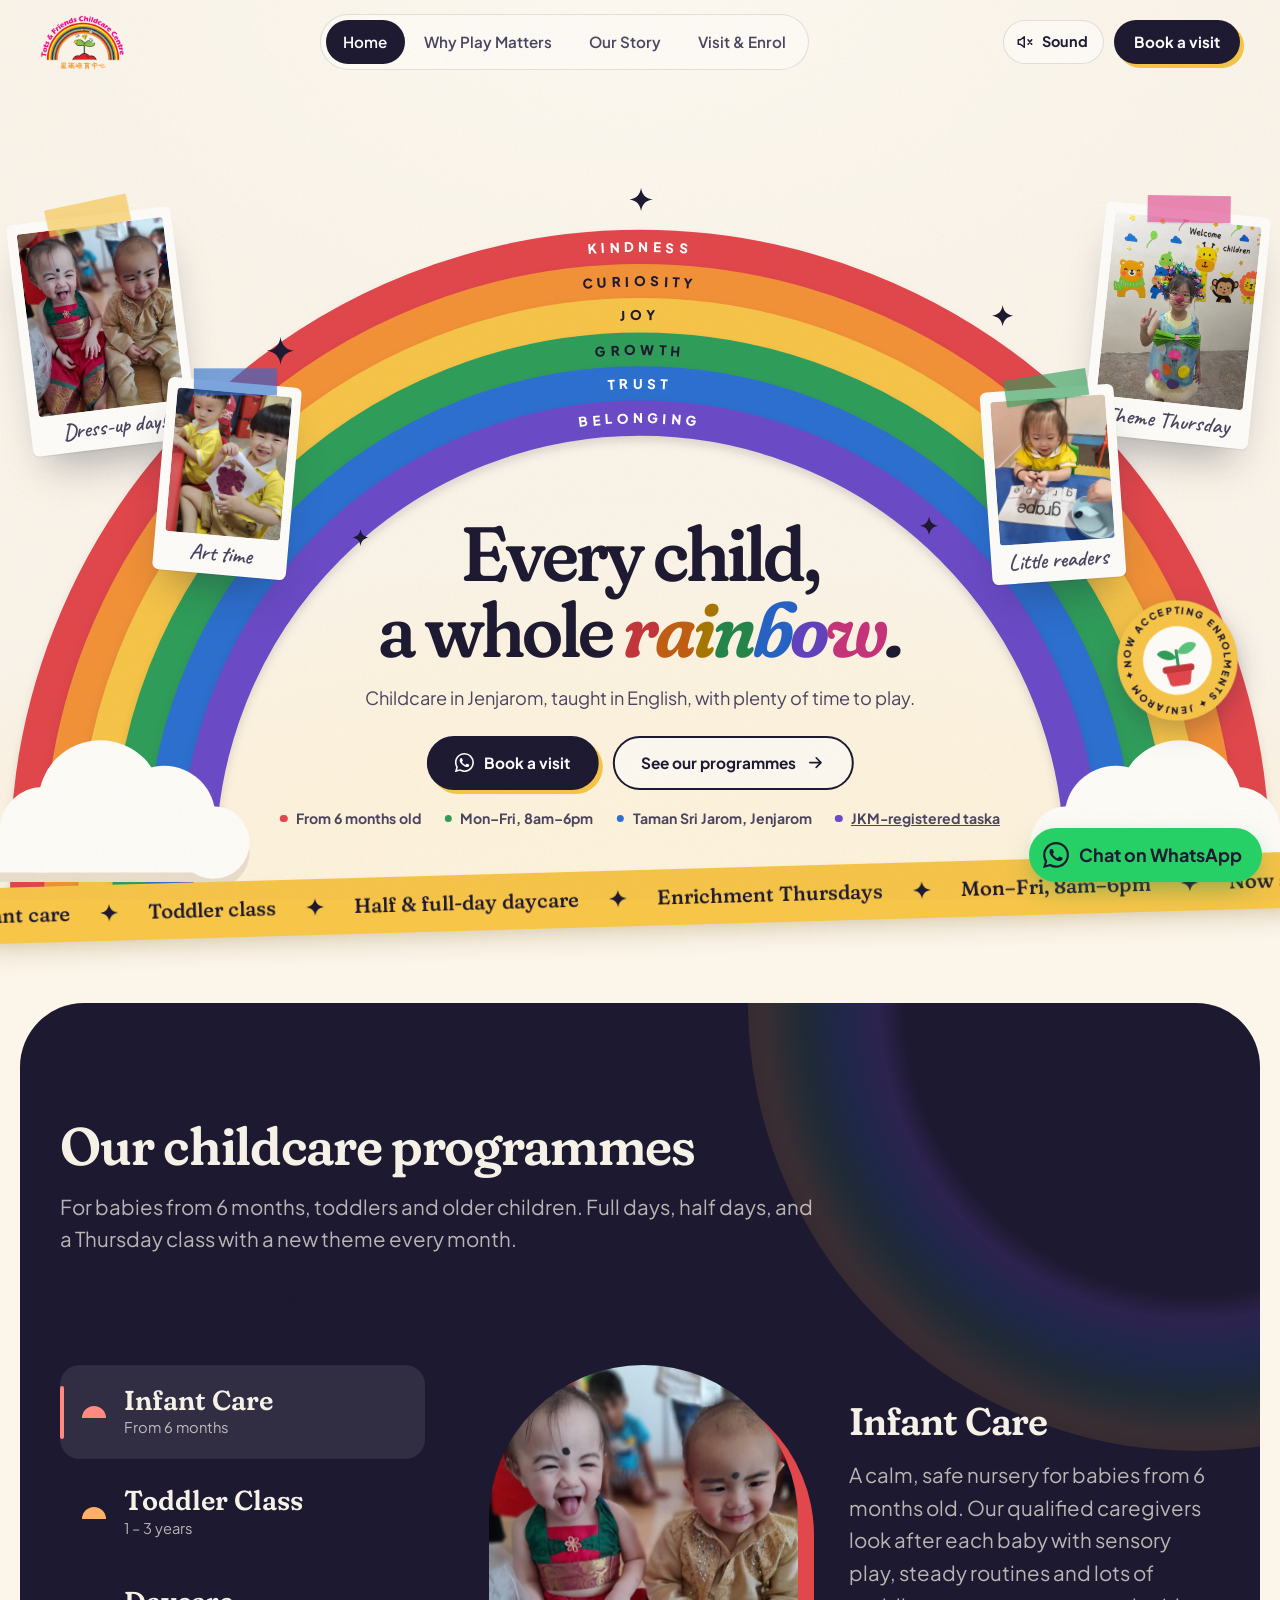
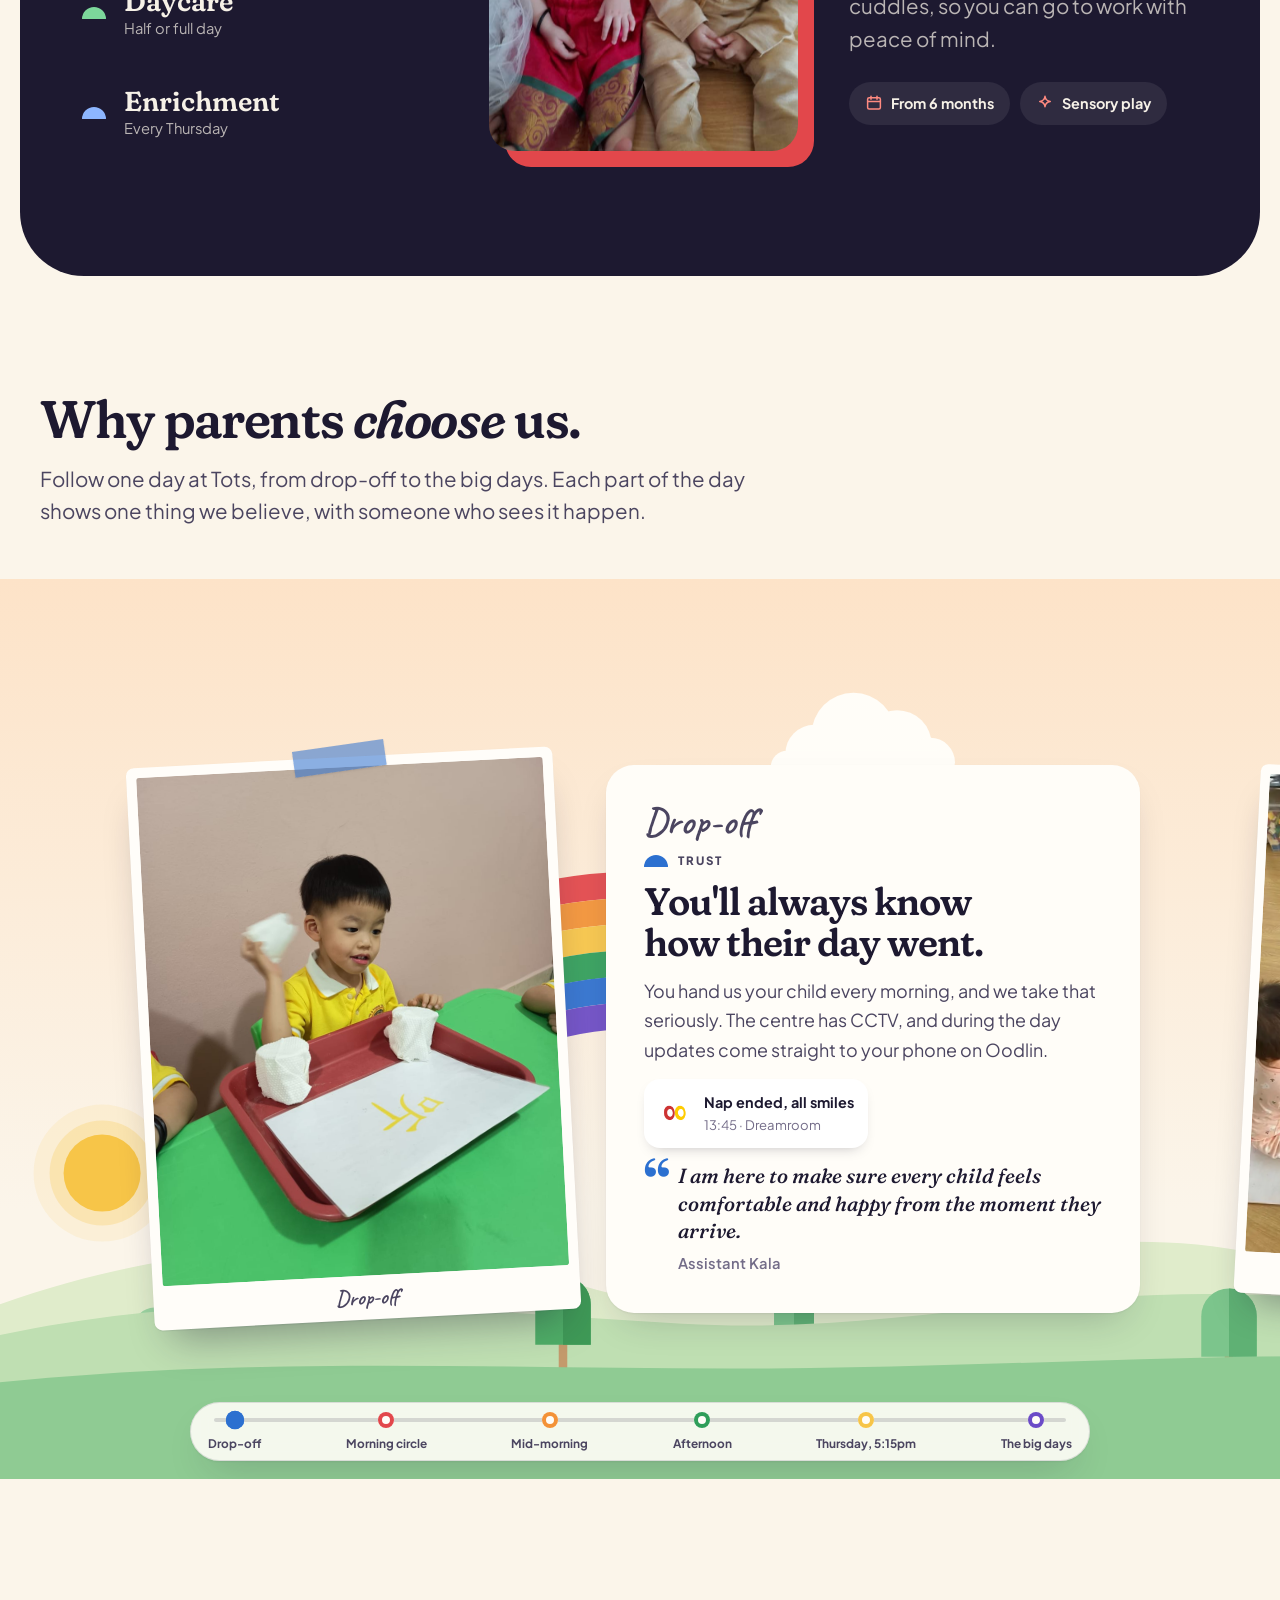
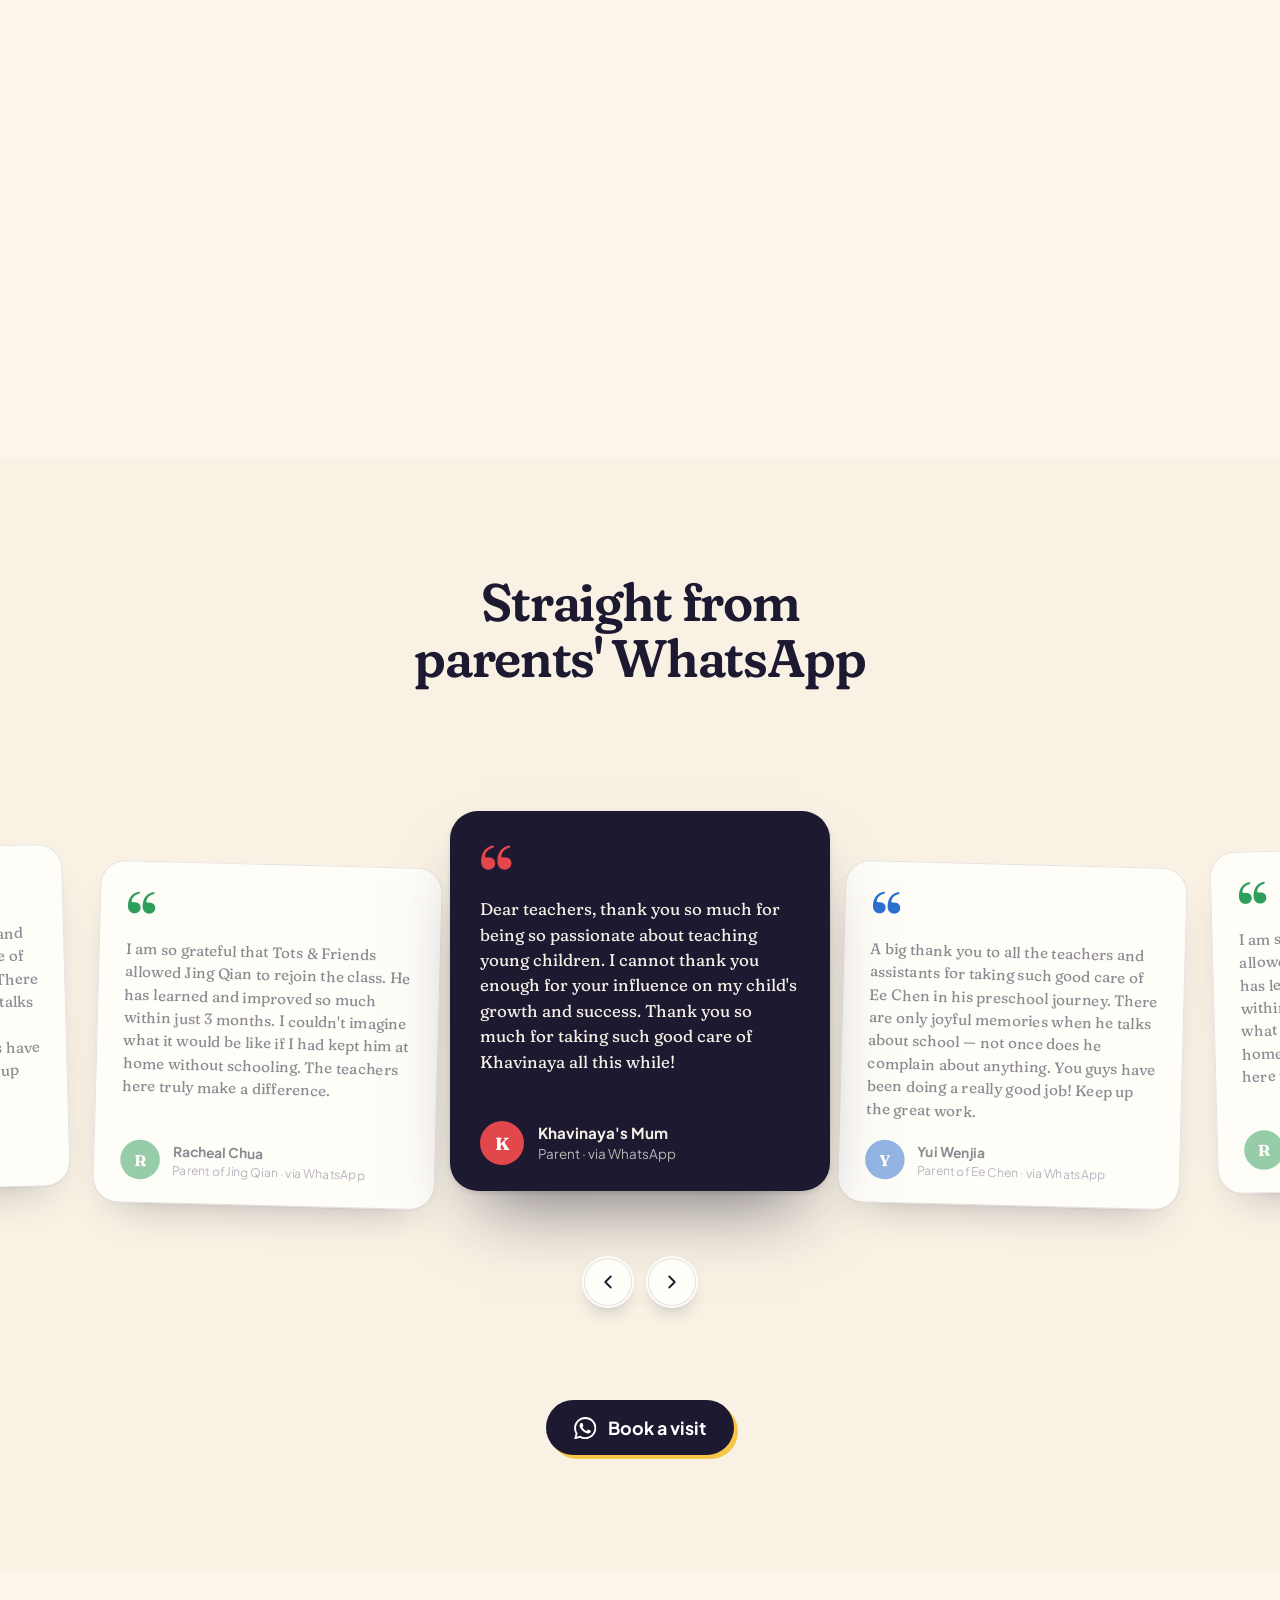
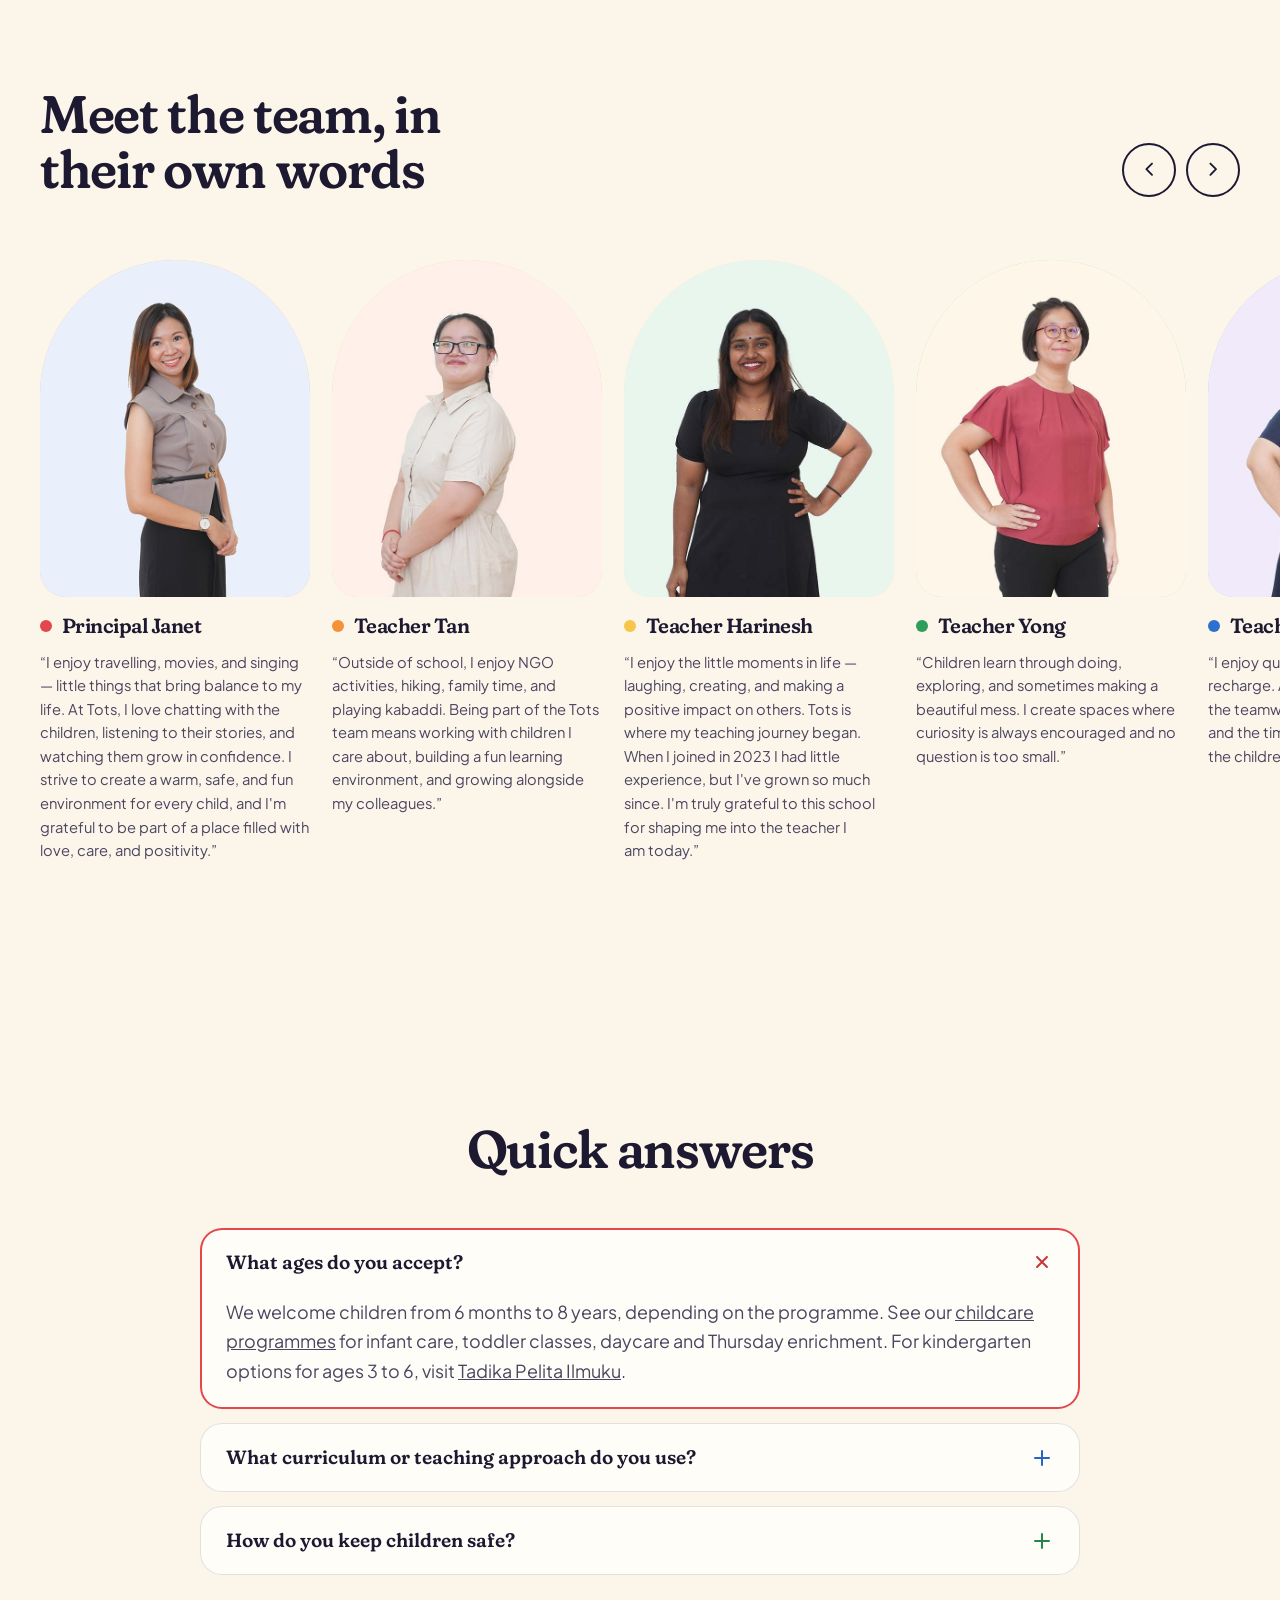
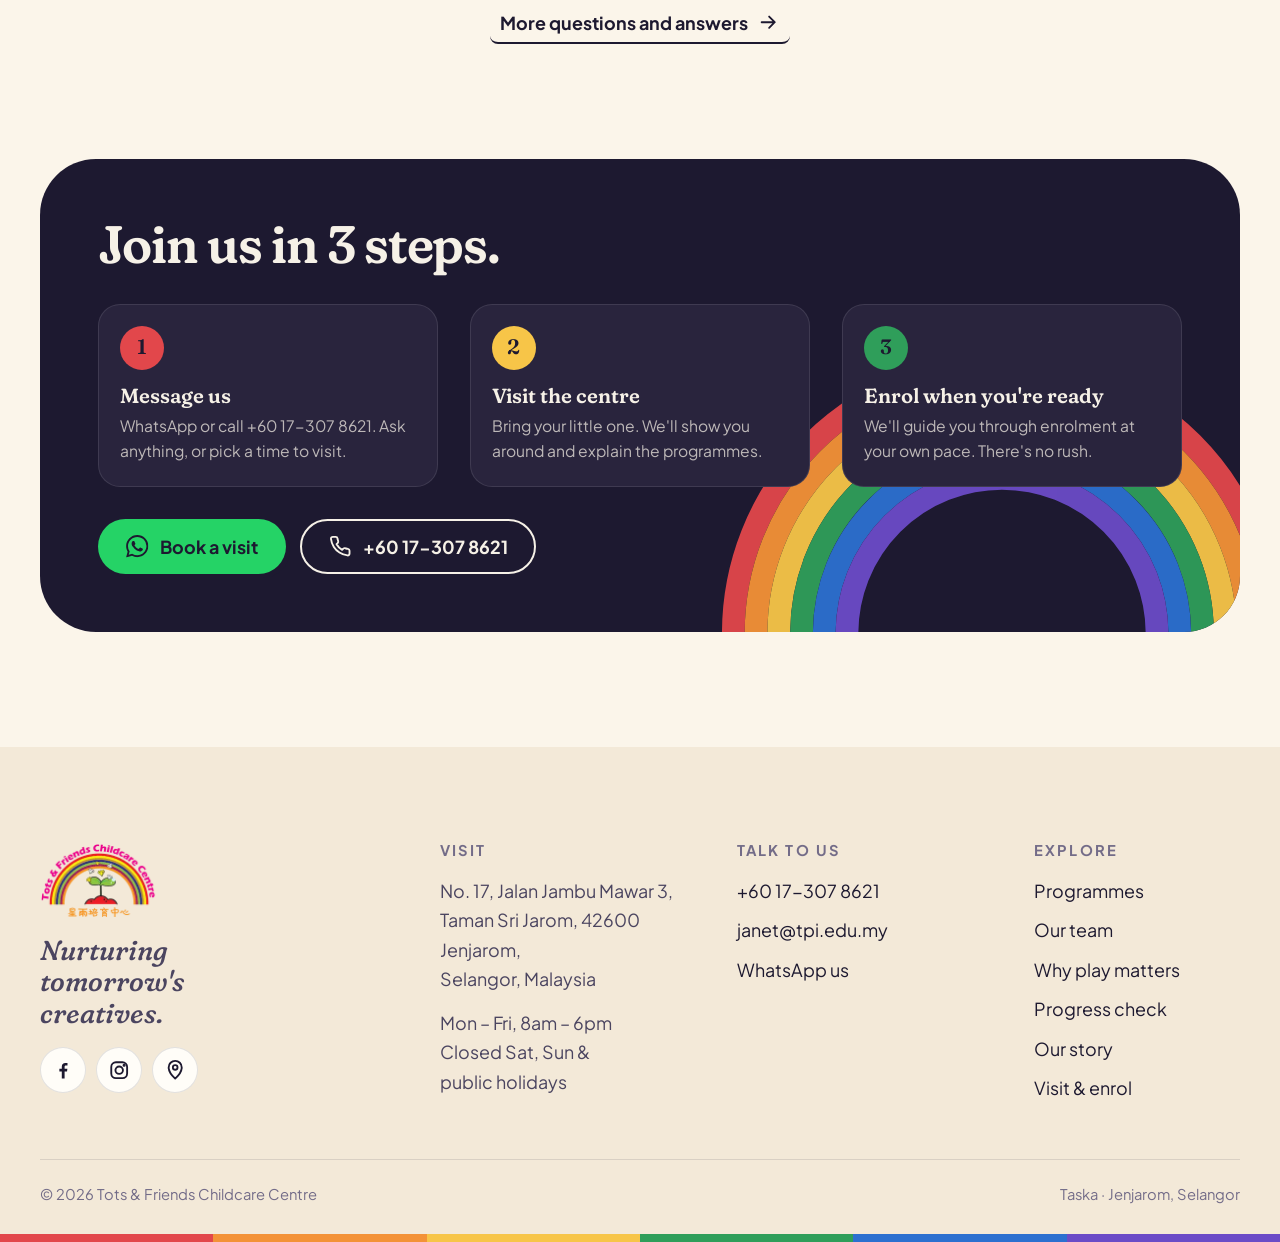
==== commit 806b63de: "Day at Tots, timeline photo walk, squircle corners and polished testimonials - Home: "Why parents ch" ====
--- a/index.html
+++ b/index.html
@@ -22,9 +22,9 @@
 <link rel="preconnect" href="https://fonts.gstatic.com" crossorigin>
 <link rel="preload" as="style" href="https://fonts.googleapis.com/css2?family=Caveat:wght@600&amp;family=Fraunces:ital,opsz,wght,SOFT,WONK@0,9..144,300..800,0..100,0..1;1,9..144,300..800,0..100,0..1&amp;family=Plus+Jakarta+Sans:wght@400;500;600;700;800&amp;display=swap" onload="this.onload=null;this.rel='stylesheet'">
 <noscript><link rel="stylesheet" href="https://fonts.googleapis.com/css2?family=Caveat:wght@600&amp;family=Fraunces:ital,opsz,wght,SOFT,WONK@0,9..144,300..800,0..100,0..1;1,9..144,300..800,0..100,0..1&amp;family=Plus+Jakarta+Sans:wght@400;500;600;700;800&amp;display=swap"></noscript>
-<link rel="stylesheet" href="/styles.css?v=20261124-seo">
+<link rel="stylesheet" href="/styles.css?v=20261125-soft">
 <script>document.documentElement.classList.add('js')</script>
-<script src="main.js" defer></script>
+<script src="main.js?v=20261125-soft" defer></script>
 <script type="application/ld+json">
 {
   "@context": "https://schema.org",
@@ -313,54 +313,88 @@
   </section>
 
   <!-- ============ BELIEFS: classroom pin-board ============ -->
-  <section class="section beliefs" id="values" aria-labelledby="values-title">
+  <section class="section day" id="values" aria-labelledby="values-title" data-day>
     <div class="wrap">
       <div class="section-head" data-reveal>
         <h2 id="values-title">Why parents <em class="accent">choose</em> us.</h2>
-        <p class="lede">Six things we believe, one for each colour in our rainbow. Next to each one is someone who sees it happen: a teacher, a parent, or a day on our calendar.</p>
-      </div>
-      <ul class="wall">
-        <li class="note note--lined" style="--c:var(--red);--c-d:var(--red-d);--r:-2.5deg" data-reveal>
-          <p class="note-band"><span class="mark" aria-hidden="true"></span>Kindness</p>
-          <h3>We teach kindness on purpose.</h3>
-          <p>Caring about other people is a skill. Children practise it here every day, the same way they practise letters and numbers.</p>
-          <figure class="proof"><blockquote>“At Tots, I love chatting with the children, listening to their stories, and watching them grow in confidence.”</blockquote><figcaption>Principal Janet</figcaption></figure>
-        </li>
-        <li class="note note--sticky" style="--c:var(--orange);--c-d:var(--orange-d);--r:2deg;--rd:.08s" data-reveal>
-          <p class="note-band"><span class="mark" aria-hidden="true"></span>Curiosity</p>
-          <h3>No question is too small.</h3>
-          <p>Why is the sky blue? Where do ants sleep? Every question gets a proper answer, or a way to go and find one.</p>
-          <figure class="proof"><blockquote>“I create spaces where curiosity is always encouraged and no question is too small.”</blockquote><figcaption>Teacher Yong</figcaption></figure>
-        </li>
-        <li class="note note--card" style="--c:var(--yellow);--c-d:var(--gold-d);--r:-1deg;--rd:.16s" data-reveal>
-          <p class="note-band"><span class="mark" aria-hidden="true"></span>Joy</p>
-          <h3>Messy is allowed.</h3>
-          <p>Art, music, movement and pretend play happen every day. On Thursdays, from 5:15 to 6:30pm, we go further:</p>
-          <ul class="tags"><li>Cooking</li><li>Painting</li><li>Messy play</li><li>Science</li></ul>
-          <figure class="proof"><blockquote>“There are only joyful memories when he talks about school.”</blockquote><figcaption>Yui Wenjia, parent of Ee Chen</figcaption></figure>
-        </li>
-        <li class="note note--fold" style="--c:var(--green);--c-d:var(--green-d);--r:1.5deg" data-reveal>
-          <p class="note-band"><span class="mark" aria-hidden="true"></span>Growth</p>
-          <h3>Every child grows at their own pace.</h3>
-          <p>We don't rush anyone to keep up with a chart. We help children try new things, pick themselves up when it goes wrong, and see how far they've come.</p>
-          <figure class="proof"><blockquote>“He has learned and improved so much within just 3 months.”</blockquote><figcaption>Racheal Chua, parent of Jing Qian</figcaption></figure>
-        </li>
-        <li class="note note--sky" style="--c:var(--blue);--c-d:var(--blue-d);--r:-2deg;--rd:.08s" data-reveal>
-          <p class="note-band"><span class="mark" aria-hidden="true"></span>Trust</p>
-          <h3>You'll always know how their day went.</h3>
-          <p>You hand us your child every morning, and we take that seriously. The centre has CCTV, and during the day updates come straight to your phone on Oodlin.</p>
-          <div class="ping" aria-hidden="true"><img src="images/oodlin-logo.jpg" alt="" width="512" height="512" loading="lazy"><span><strong>Nap ended, all smiles</strong>13:45 · Dreamroom</span></div>
-          <figure class="proof"><blockquote>“I am here to make sure every child feels comfortable and happy from the moment they arrive.”</blockquote><figcaption>Assistant Kala</figcaption></figure>
-        </li>
-        <li class="note note--ticket" style="--c:var(--purple);--c-d:var(--purple-d);--r:2.5deg;--rd:.16s" data-reveal>
-          <div class="ticket">
+        <p class="lede">Follow one day at Tots, from drop-off to the big days. Each part of the day shows one thing we believe, with someone who sees it happen.</p>
+      </div>
+    </div>
+    <div class="day-pin">
+      <div class="day-stage">
+        <div class="day-glow" aria-hidden="true"></div>
+        <svg class="day-rainbow" viewBox="0 0 1200 620" aria-hidden="true"><path d="M 26 620 A 574 574 0 0 1 1174 620" fill="none" stroke="var(--red)" stroke-width="32"/><path d="M 58 620 A 542 542 0 0 1 1142 620" fill="none" stroke="var(--orange)" stroke-width="32"/><path d="M 90 620 A 510 510 0 0 1 1110 620" fill="none" stroke="var(--yellow)" stroke-width="32"/><path d="M 122 620 A 478 478 0 0 1 1078 620" fill="none" stroke="var(--green)" stroke-width="32"/><path d="M 154 620 A 446 446 0 0 1 1046 620" fill="none" stroke="var(--blue)" stroke-width="32"/><path d="M 186 620 A 414 414 0 0 1 1014 620" fill="none" stroke="var(--purple)" stroke-width="32"/></svg>
+        <div class="day-sparks" aria-hidden="true"><svg class="day-spark" style="left:10%;top:16%;--s:24px;--t:0s;color:var(--yellow)" aria-hidden="true"><use href="#i-star"/></svg><svg class="day-spark" style="left:24%;top:32%;--s:14px;--t:0.7s;color:var(--pink)" aria-hidden="true"><use href="#i-star"/></svg><svg class="day-spark" style="left:38%;top:9%;--s:20px;--t:1.3s;color:var(--yellow)" aria-hidden="true"><use href="#i-star"/></svg><svg class="day-spark" style="left:55%;top:24%;--s:12px;--t:0.4s;color:var(--cream)" aria-hidden="true"><use href="#i-star"/></svg><svg class="day-spark" style="left:68%;top:11%;--s:26px;--t:1s;color:var(--yellow)" aria-hidden="true"><use href="#i-star"/></svg><svg class="day-spark" style="left:84%;top:28%;--s:16px;--t:1.6s;color:var(--pink)" aria-hidden="true"><use href="#i-star"/></svg><svg class="day-spark" style="left:92%;top:13%;--s:12px;--t:0.5s;color:var(--cream)" aria-hidden="true"><use href="#i-star"/></svg><svg class="day-spark" style="left:46%;top:38%;--s:10px;--t:1.1s;color:var(--yellow)" aria-hidden="true"><use href="#i-star"/></svg></div>
+        <div class="day-moon" aria-hidden="true"></div>
+        <div class="day-sun" aria-hidden="true"></div>
+        <div class="day-cloud" style="top:12%;left:60%;--speed:-28vw;--w:200px" aria-hidden="true"><svg viewBox="-24 520 276 140"><g fill="#eadfca" transform="translate(0 9)"><circle cx="40" cy="612" r="40"/><circle cx="94" cy="586" r="58"/><circle cx="154" cy="600" r="48"/><circle cx="200" cy="624" r="34"/><rect x="-20" y="608" width="250" height="44" rx="22"/></g><g fill="#fffdf8"><circle cx="40" cy="612" r="40"/><circle cx="94" cy="586" r="58"/><circle cx="154" cy="600" r="48"/><circle cx="200" cy="624" r="34"/><rect x="-20" y="608" width="250" height="44" rx="22"/></g></svg></div><div class="day-cloud" style="top:24%;left:14%;--speed:-50vw;--w:140px" aria-hidden="true"><svg viewBox="-24 520 276 140"><g fill="#eadfca" transform="translate(0 9)"><circle cx="40" cy="612" r="40"/><circle cx="94" cy="586" r="58"/><circle cx="154" cy="600" r="48"/><circle cx="200" cy="624" r="34"/><rect x="-20" y="608" width="250" height="44" rx="22"/></g><g fill="#fffdf8"><circle cx="40" cy="612" r="40"/><circle cx="94" cy="586" r="58"/><circle cx="154" cy="600" r="48"/><circle cx="200" cy="624" r="34"/><rect x="-20" y="608" width="250" height="44" rx="22"/></g></svg></div><div class="day-cloud" style="top:7%;left:104%;--speed:-75vw;--w:170px" aria-hidden="true"><svg viewBox="-24 520 276 140"><g fill="#eadfca" transform="translate(0 9)"><circle cx="40" cy="612" r="40"/><circle cx="94" cy="586" r="58"/><circle cx="154" cy="600" r="48"/><circle cx="200" cy="624" r="34"/><rect x="-20" y="608" width="250" height="44" rx="22"/></g><g fill="#fffdf8"><circle cx="40" cy="612" r="40"/><circle cx="94" cy="586" r="58"/><circle cx="154" cy="600" r="48"/><circle cx="200" cy="624" r="34"/><rect x="-20" y="608" width="250" height="44" rx="22"/></g></svg></div><div class="day-cloud" style="top:30%;left:140%;--speed:-95vw;--w:120px" aria-hidden="true"><svg viewBox="-24 520 276 140"><g fill="#eadfca" transform="translate(0 9)"><circle cx="40" cy="612" r="40"/><circle cx="94" cy="586" r="58"/><circle cx="154" cy="600" r="48"/><circle cx="200" cy="624" r="34"/><rect x="-20" y="608" width="250" height="44" rx="22"/></g><g fill="#fffdf8"><circle cx="40" cy="612" r="40"/><circle cx="94" cy="586" r="58"/><circle cx="154" cy="600" r="48"/><circle cx="200" cy="624" r="34"/><rect x="-20" y="608" width="250" height="44" rx="22"/></g></svg></div>
+        <div class="day-layer day-far" aria-hidden="true"><svg viewBox="0 0 2400 400" preserveAspectRatio="none"><path d="M-10 210 C200 120 380 130 560 190 S940 90 1180 150 S1600 210 1820 140 S2200 100 2410 170 V410 H-10Z" fill="#e0eccb"/></svg></div>
+        <div class="day-layer day-mid" aria-hidden="true"><span class="day-prop day-house" style="left:14%;--h:46%"><svg viewBox="0 0 140 150"><path d="M38 40 a32 32 0 0 1 64 0" fill="none" stroke="var(--red)" stroke-width="7"/><path d="M45 40 a25 25 0 0 1 50 0" fill="none" stroke="var(--yellow)" stroke-width="7"/><path d="M52 40 a18 18 0 0 1 36 0" fill="none" stroke="var(--blue)" stroke-width="7"/><rect x="24" y="78" width="92" height="72" fill="#fffdf8"/><rect x="92" y="78" width="24" height="72" fill="#f3e9d8"/><path d="M14 82 L70 42 L126 82 Z" fill="var(--orange)"/><rect x="58" y="108" width="24" height="42" rx="12" fill="var(--purple)"/><rect x="34" y="94" width="18" height="18" rx="9" fill="#d9ebfb"/><rect x="88" y="94" width="18" height="18" rx="9" fill="#d9ebfb"/><rect class="lit" x="34" y="94" width="18" height="18" rx="9" fill="var(--yellow)"/><rect class="lit" x="88" y="94" width="18" height="18" rx="9" fill="var(--yellow)"/></svg></span><span class="day-prop" style="left:6%;--h:34%"><svg viewBox="0 0 60 110"><rect x="26" y="56" width="8" height="54" rx="4" fill="#c49a6c"/><path d="M4 70 V32 a26 26 0 0 1 52 0 V70 Z" fill="#9bd3a0"/><path d="M30 70 V6 a26 26 0 0 1 26 26 V70 Z" fill="#7fc289"/></svg></span><span class="day-prop" style="left:31%;--h:40%"><svg viewBox="0 0 60 110"><rect x="26" y="56" width="8" height="54" rx="4" fill="#c49a6c"/><path d="M4 70 V32 a26 26 0 0 1 52 0 V70 Z" fill="#7cc58c"/><path d="M30 70 V6 a26 26 0 0 1 26 26 V70 Z" fill="#5fb174"/></svg></span><span class="day-prop" style="left:36%;--h:30%"><svg viewBox="0 0 60 110"><rect x="26" y="56" width="8" height="54" rx="4" fill="#c49a6c"/><path d="M4 70 V32 a26 26 0 0 1 52 0 V70 Z" fill="#f7c548"/><path d="M30 70 V6 a26 26 0 0 1 26 26 V70 Z" fill="#eab42f"/></svg></span><span class="day-prop" style="left:58%;--h:38%"><svg viewBox="0 0 60 110"><rect x="26" y="56" width="8" height="54" rx="4" fill="#c49a6c"/><path d="M4 70 V32 a26 26 0 0 1 52 0 V70 Z" fill="#9bd3a0"/><path d="M30 70 V6 a26 26 0 0 1 26 26 V70 Z" fill="#7fc289"/></svg></span><span class="day-prop" style="left:74%;--h:32%"><svg viewBox="0 0 60 110"><rect x="26" y="56" width="8" height="54" rx="4" fill="#c49a6c"/><path d="M4 70 V32 a26 26 0 0 1 52 0 V70 Z" fill="#7cc58c"/><path d="M30 70 V6 a26 26 0 0 1 26 26 V70 Z" fill="#5fb174"/></svg></span><span class="day-prop" style="left:88%;--h:42%"><svg viewBox="0 0 60 110"><rect x="26" y="56" width="8" height="54" rx="4" fill="#c49a6c"/><path d="M4 70 V32 a26 26 0 0 1 52 0 V70 Z" fill="#f39237"/><path d="M30 70 V6 a26 26 0 0 1 26 26 V70 Z" fill="#e07d22"/></svg></span><svg viewBox="0 0 2400 400" preserveAspectRatio="none"><path d="M-10 190 C220 110 420 150 640 170 S1020 90 1280 140 S1720 190 1960 130 S2280 120 2410 160 V410 H-10Z" fill="#bfdfb2"/></svg></div>
+        <div class="day-layer day-near" aria-hidden="true"><span class="day-prop" style="left:22%;--h:60%"><svg viewBox="0 0 60 110"><rect x="26" y="56" width="8" height="54" rx="4" fill="#c49a6c"/><path d="M4 70 V32 a26 26 0 0 1 52 0 V70 Z" fill="#4fae67"/><path d="M30 70 V6 a26 26 0 0 1 26 26 V70 Z" fill="#3f9a57"/></svg></span><span class="day-prop" style="left:48%;--h:52%"><svg viewBox="0 0 60 110"><rect x="26" y="56" width="8" height="54" rx="4" fill="#c49a6c"/><path d="M4 70 V32 a26 26 0 0 1 52 0 V70 Z" fill="#7cc58c"/><path d="M30 70 V6 a26 26 0 0 1 26 26 V70 Z" fill="#5fb174"/></svg></span><span class="day-prop" style="left:70%;--h:64%"><svg viewBox="0 0 60 110"><rect x="26" y="56" width="8" height="54" rx="4" fill="#c49a6c"/><path d="M4 70 V32 a26 26 0 0 1 52 0 V70 Z" fill="#4fae67"/><path d="M30 70 V6 a26 26 0 0 1 26 26 V70 Z" fill="#3f9a57"/></svg></span><span class="day-prop" style="left:94%;--h:56%"><svg viewBox="0 0 60 110"><rect x="26" y="56" width="8" height="54" rx="4" fill="#c49a6c"/><path d="M4 70 V32 a26 26 0 0 1 52 0 V70 Z" fill="#7cc58c"/><path d="M30 70 V6 a26 26 0 0 1 26 26 V70 Z" fill="#5fb174"/></svg></span><svg viewBox="0 0 2400 400" preserveAspectRatio="none"><path d="M-10 150 C260 70 500 120 760 110 S1240 50 1500 100 S1980 140 2410 80 V410 H-10Z" fill="#8fcb93"/></svg></div>
+        <div class="day-track">
+        <article class="day-panel" style="--c:var(--blue);--c-d:var(--blue-d)">
+          <figure class="day-photo" style="--rot:-3deg"><img src="images/program-toddler-class.jpeg" alt="Toddler class activity at our taska in Jenjarom" width="960" height="1280" loading="lazy"><figcaption>Drop-off</figcaption></figure>
+          <div class="day-card">
+            <p class="day-time">Drop-off</p>
+            <p class="note-band"><span class="mark" aria-hidden="true"></span>Trust</p>
+            <h3>You'll always know how their day went.</h3>
+            <p>You hand us your child every morning, and we take that seriously. The centre has CCTV, and during the day updates come straight to your phone on Oodlin.</p>
+            <div class="ping" aria-hidden="true"><img src="images/oodlin-logo.jpg" alt="" width="512" height="512" loading="lazy"><span><strong>Nap ended, all smiles</strong>13:45 · Dreamroom</span></div><figure class="day-say"><blockquote>I am here to make sure every child feels comfortable and happy from the moment they arrive.</blockquote><figcaption>Assistant Kala</figcaption></figure>
+          </div>
+        </article>
+        <article class="day-panel" style="--c:var(--red);--c-d:var(--red-d)">
+          <figure class="day-photo" style="--rot:3deg"><img src="images/BTA-timeline2.webp" alt="Little ones exploring a tray of water beads together" width="810" height="1080" loading="lazy"><figcaption>Morning circle</figcaption></figure>
+          <div class="day-card">
+            <p class="day-time">Morning circle</p>
+            <p class="note-band"><span class="mark" aria-hidden="true"></span>Kindness</p>
+            <h3>We teach kindness on purpose.</h3>
+            <p>Caring about other people is a skill. Children practise it here every day, the same way they practise letters and numbers.</p>
+            <figure class="day-say"><blockquote>At Tots, I love chatting with the children, listening to their stories, and watching them grow in confidence.</blockquote><figcaption>Principal Janet</figcaption></figure>
+          </div>
+        </article>
+        <article class="day-panel" style="--c:var(--orange);--c-d:var(--orange-d)">
+          <figure class="day-photo" style="--rot:-3deg"><img src="images/LTP-timeline2.webp" alt="Small hands drawing in a tray of coloured sand" width="810" height="1080" loading="lazy"><figcaption>Mid-morning</figcaption></figure>
+          <div class="day-card">
+            <p class="day-time">Mid-morning</p>
+            <p class="note-band"><span class="mark" aria-hidden="true"></span>Curiosity</p>
+            <h3>No question is too small.</h3>
+            <p>Why is the sky blue? Where do ants sleep? Every question gets a proper answer, or a way to go and find one.</p>
+            <figure class="day-say"><blockquote>I create spaces where curiosity is always encouraged and no question is too small.</blockquote><figcaption>Teacher Yong</figcaption></figure>
+          </div>
+        </article>
+        <article class="day-panel" style="--c:var(--green);--c-d:var(--green-d)">
+          <figure class="day-photo" style="--rot:3deg"><img src="images/LTP-timeline3.webp" alt="A child arranging wooden letter blocks" width="960" height="1280" loading="lazy"><figcaption>Afternoon</figcaption></figure>
+          <div class="day-card">
+            <p class="day-time">Afternoon</p>
+            <p class="note-band"><span class="mark" aria-hidden="true"></span>Growth</p>
+            <h3>Every child grows at their own pace.</h3>
+            <p>We don't rush anyone to keep up with a chart. We help children try new things, pick themselves up when it goes wrong, and see how far they've come.</p>
+            <figure class="day-say"><blockquote>He has learned and improved so much within just 3 months.</blockquote><figcaption>Racheal Chua, parent of Jing Qian</figcaption></figure>
+          </div>
+        </article>
+        <article class="day-panel" style="--c:var(--yellow);--c-d:var(--gold-d)">
+          <figure class="day-photo" style="--rot:-3deg"><img src="images/hero-enrichment.webp" alt="A child in a clown nose and rainbow wig at enrichment class" width="480" height="640" loading="lazy"><figcaption>Thursday, 5:15pm</figcaption></figure>
+          <div class="day-card">
+            <p class="day-time">Thursday, 5:15pm</p>
+            <p class="note-band"><span class="mark" aria-hidden="true"></span>Joy</p>
+            <h3>Messy is allowed.</h3>
+            <p>Art, music, movement and pretend play happen every day. On Thursdays, from 5:15 to 6:30pm, we go further: cooking, painting, messy play and science.</p>
+            <figure class="day-say"><blockquote>There are only joyful memories when he talks about school.</blockquote><figcaption>Yui Wenjia, parent of Ee Chen</figcaption></figure>
+          </div>
+        </article>
+        <article class="day-panel" style="--c:var(--purple);--c-d:var(--purple-d)">
+          <figure class="day-photo" style="--rot:3deg"><img src="images/hero-infant-care.webp" alt="Two little ones in traditional outfits pulling silly faces" width="480" height="640" loading="lazy"><figcaption>The big days</figcaption></figure>
+          <div class="day-card">
+            <p class="day-time">The big days</p>
             <p class="note-band"><span class="mark" aria-hidden="true"></span>Belonging</p>
             <h3>Every family belongs here.</h3>
-            <p>Every child and every family is welcome. We celebrate our differences, and we do it together.</p>
-            <p class="stub"><strong>Family Day &amp; Sports Day, 2025</strong>With our friends from Tadika Pelita Ilmuku, at the SJC Jenjarom basketball court.</p>
-          </div>
-        </li>
-      </ul>
+            <p>Every child and every family is welcome. We celebrate our differences, and we do it together, like at Family Day and Sports Day 2025 with our friends from Tadika Pelita Ilmuku.</p>
+            
+          </div>
+        </article>
+        </div>
+        <ol class="day-ruler" aria-hidden="true"><li style="--c:var(--blue)"><span>Drop-off</span></li><li style="--c:var(--red)"><span>Morning circle</span></li><li style="--c:var(--orange)"><span>Mid-morning</span></li><li style="--c:var(--green)"><span>Afternoon</span></li><li style="--c:var(--yellow)"><span>Thursday, 5:15pm</span></li><li style="--c:var(--purple)"><span>The big days</span></li></ol>
+      </div>
     </div>
   </section>
 
@@ -370,23 +404,33 @@
       <div class="section-head center" data-reveal>
         <h2 id="voices-title">Straight from parents' WhatsApp</h2>
       </div>
-      <div class="quote-grid">
-        <figure class="quote" style="--c:var(--red)" data-reveal>
+    </div>
+    <div class="quote-carousel" data-testimonials>
+      <div class="quote-grid" id="parent-quotes">
+        <figure class="quote" style="--c:var(--red)">
+          <span class="avatar" aria-hidden="true">K</span>
           <blockquote>Dear teachers, thank you so much for being so passionate about teaching young children. I cannot thank you enough for your influence on my child's growth and success. Thank you so much for taking such good care of Khavinaya all this while!</blockquote>
-          <figcaption><span class="avatar">K</span><span><strong>Khavinaya's Mum</strong><span>Parent · via WhatsApp</span></span></figcaption>
+          <figcaption><strong>Khavinaya's Mum</strong><span class="role">Parent · via WhatsApp</span></figcaption>
         </figure>
-        <figure class="quote" style="--c:var(--blue);--rd:.1s" data-reveal>
+        <figure class="quote" style="--c:var(--blue)">
+          <span class="avatar" aria-hidden="true">Y</span>
           <blockquote>A big thank you to all the teachers and assistants for taking such good care of Ee Chen in his preschool journey. There are only joyful memories when he talks about school — not once does he complain about anything. You guys have been doing a really good job! Keep up the great work.</blockquote>
-          <figcaption><span class="avatar">Y</span><span><strong>Yui Wenjia</strong><span>Parent of Ee Chen · via WhatsApp</span></span></figcaption>
+          <figcaption><strong>Yui Wenjia</strong><span class="role">Parent of Ee Chen · via WhatsApp</span></figcaption>
         </figure>
-        <figure class="quote" style="--c:var(--green);--rd:.2s" data-reveal>
+        <figure class="quote" style="--c:var(--green)">
+          <span class="avatar" aria-hidden="true">R</span>
           <blockquote>I am so grateful that Tots &amp; Friends allowed Jing Qian to rejoin the class. He has learned and improved so much within just 3 months. I couldn't imagine what it would be like if I had kept him at home without schooling. The teachers here truly make a difference.</blockquote>
-          <figcaption><span class="avatar">R</span><span><strong>Racheal Chua</strong><span>Parent of Jing Qian · via WhatsApp</span></span></figcaption>
+          <figcaption><strong>Racheal Chua</strong><span class="role">Parent of Jing Qian · via WhatsApp</span></figcaption>
         </figure>
       </div>
-      <div class="voices-cta" data-reveal>
-        <a class="btn btn-primary" href="https://wa.me/60173078621?text=Hi!%20I%27d%20like%20to%20book%20a%20visit%20to%20Tots%20%26%20Friends%20Childcare%20Centre."><svg class="i"><use href="#i-wa"/></svg>Book a visit</a>
-      </div>
+      <div class="quote-controls" hidden>
+        <button type="button" class="round-btn" data-quote-step="-1" aria-controls="parent-quotes" aria-label="Previous testimonial"><svg class="i" aria-hidden="true"><use href="#i-chev-l"/></svg></button>
+        <button type="button" class="round-btn" data-quote-step="1" aria-controls="parent-quotes" aria-label="Next testimonial"><svg class="i" aria-hidden="true"><use href="#i-chev-r"/></svg></button>
+      </div>
+      <p class="sr" role="status" aria-atomic="true"></p>
+    </div>
+    <div class="wrap voices-cta" data-reveal>
+      <a class="btn btn-primary" href="https://wa.me/60173078621?text=Hi!%20I%27d%20like%20to%20book%20a%20visit%20to%20Tots%20%26%20Friends%20Childcare%20Centre."><svg class="i"><use href="#i-wa"/></svg>Book a visit</a>
     </div>
   </section>
 
@@ -408,7 +452,6 @@
       <li class="member" style="--c:var(--green)"><div class="member-photo arch"><img src="images/team-teacher-yong.jpg" alt="Teacher Yong" width="600" height="900" loading="lazy"></div><h3>Teacher Yong</h3><p>“Children learn through doing, exploring, and sometimes making a beautiful mess. I create spaces where curiosity is always encouraged and no question is too small.”</p></li>
       <li class="member" style="--c:var(--blue)"><div class="member-photo arch"><img src="images/team-teacher-xinhui.jpg" alt="Teacher Xin Hui" width="600" height="900" loading="lazy"></div><h3>Teacher Xin Hui</h3><p>“I enjoy quiet moments to relax and recharge. At Tots, what I value most is the teamwork, open communication, and the time I get to spend with the children.”</p></li>
       <li class="member" style="--c:var(--purple)"><div class="member-photo arch"><img src="images/team-teacher-syamila.jpg" alt="Teacher Syamila" width="600" height="900" loading="lazy"></div><h3>Teacher Syamila</h3><p>“I'm grateful for the opportunity to not only care for children but to actively contribute to their learning and growth. The teamwork, guidance, and positive atmosphere here make teaching at Tots a truly meaningful experience.”</p></li>
-      <li class="member" style="--c:var(--pink)"><div class="member-photo arch"><img src="images/team-teacher-lethu.jpg" alt="Teacher Lethu" width="600" height="900" loading="lazy"></div><h3>Teacher Lethu</h3><p>“My greatest joy is my own children — I've cherished every moment of watching them grow. At Tots, I love working with the kids and enjoying their little quirks. I'm still learning about early childhood education every day, and I'm grateful to our Principal for this opportunity.”</p></li>
       <li class="member" style="--c:var(--red)"><div class="member-photo arch"><img src="images/team-assistant-kala.jpg" alt="Assistant Kala" width="600" height="900" loading="lazy"></div><h3>Assistant Kala</h3><p>“I am here to make sure every child feels comfortable and happy from the moment they arrive. A settled, content child is a child who is ready to learn and explore.”</p></li>
     </ul>
   </section>
--- a/styles.css
+++ b/styles.css
@@ -640,23 +640,98 @@
 .member h3::before { content: ""; width: 12px; height: 12px; border-radius: 50%; background: var(--c); flex: none; }
 .member p { font-size: var(--step--1); color: var(--ink-2); line-height: 1.6; }
 
-/* ---------- testimonials ---------- */
-.voices { background: color-mix(in srgb, var(--yellow) 20%, var(--paper)); position: relative; }
+/* ---------- testimonials ----------
+   One stage, one colour: the carousel sits on the section background (no seam).
+   The front card is ink with a big quote mark in the parent's colour.
+   Side cards step back (smaller, quieter text) so the front one reads first. */
+.voices { background: color-mix(in srgb, var(--paper-2) 34%, var(--paper)); position: relative; }
+.quote-carousel { position: relative; }
+.quote-carousel:not(.is-ready) { width: min(100% - 2 * var(--gutter), var(--wrap)); margin-inline: auto; }
 .quote-grid { display: grid; grid-template-columns: repeat(3, minmax(0, 1fr)); gap: var(--space-gap); align-items: start; }
-.quote-grid > :nth-child(2) { margin-top: 40px; }
 .quote {
-  position: relative; display: grid; gap: 24px; padding: clamp(28px, 3vw, 40px) clamp(26px, 3vw, 38px);
-  border-radius: var(--radius); background: var(--card); box-shadow: var(--shadow);
-}
-.quote::before {
-  content: "\201C"; position: absolute; top: -.18em; right: 20px;
-  font: 600 5.5rem/1 var(--font-display); color: var(--c);
-}
-.quote blockquote { font: 400 var(--step-1)/1.5 var(--font-display); font-variation-settings: "SOFT" 100; color: var(--ink); }
-.quote figcaption { display: flex; align-items: center; gap: 14px; }
-.avatar { display: grid; place-items: center; width: 46px; height: 46px; border-radius: 50%; background: var(--c); color: #fff; font: 700 1.1rem var(--font-display); flex: none; }
-.quote figcaption strong { display: block; }
-.quote figcaption > span:last-child span { font-size: var(--step--1); color: var(--ink-3); }
+  position: relative;
+  display: grid; grid-template-columns: auto 1fr; grid-template-rows: auto 1fr auto;
+  grid-template-areas: "mark mark" "text text" "face who";
+  align-items: center; gap: 18px 14px;
+  padding: 30px 30px 26px; border-radius: var(--radius);
+  background: var(--card); color: var(--ink);
+  box-shadow: inset 0 0 0 1px var(--line), 0 1px 2px rgba(29, 25, 48, .05), 0 24px 48px -28px rgba(29, 25, 48, .35);
+}
+.quote::before { /* big opening quote mark */
+  grid-area: mark; content: "\201C"; height: .5em;
+  font: 700 4.6rem/1 var(--font-display); color: var(--c);
+}
+.quote blockquote {
+  grid-area: text; align-self: start;
+  font: 400 1.06rem/1.5 var(--font-display); font-variation-settings: "SOFT" 100;
+  text-wrap: pretty; overflow-wrap: break-word;
+}
+.quote .avatar {
+  grid-area: face; display: grid; place-items: center; width: 44px; height: 44px; border-radius: 50%;
+  background: var(--c); color: #fff; font: 700 1.1rem var(--font-display);
+}
+.quote figcaption { grid-area: who; display: grid; gap: 1px; font: 400 .84rem/1.35 var(--font-body); color: var(--ink-3); }
+.quote figcaption strong { font-weight: 700; font-size: .95rem; color: var(--ink); }
+.quote .role { color: inherit; }
+
+.quote-carousel.is-ready .quote-grid {
+  --quote-size: 380px;
+  grid-template-columns: minmax(0, min(var(--quote-size), 100% - 32px));
+  place-content: center; align-items: stretch; gap: 0;
+  min-height: 600px; padding-block: 64px 110px;
+  overflow: clip;
+  touch-action: pan-y pinch-zoom;
+}
+.quote-carousel.is-ready .quote {
+  --quote-y: 6px;
+  --quote-rotate: -1.5deg;
+  --quote-scale: .9;
+  grid-area: 1 / 1; min-height: var(--quote-size);
+  transform: translate(calc(var(--quote-index) * 100% * .98), var(--quote-y)) rotate(var(--quote-rotate)) scale(var(--quote-scale));
+  transition-property: transform, background-color, color, box-shadow;
+  transition-duration: .6s; transition-timing-function: var(--ease-out);
+  cursor: pointer;
+}
+.quote-carousel.is-ready .quote > * { transition: opacity .4s; }
+.quote-carousel.is-ready .quote:not([data-position="0"]) > * { opacity: .5; }
+.quote-carousel.is-ready .quote[data-odd] { --quote-y: 22px; --quote-rotate: 1.5deg; }
+.quote-carousel.is-ready .quote[data-position="0"] {
+  --quote-y: -12px; --quote-rotate: 0deg; --quote-scale: 1;
+  z-index: 1; background: var(--ink); color: var(--cream); cursor: auto;
+  box-shadow: 0 2px 4px rgba(29, 25, 48, .12), 0 40px 70px -30px rgba(29, 25, 48, .6);
+}
+.quote[data-position="0"] figcaption, .quote[data-position="0"] figcaption strong { color: var(--cream); }
+.quote[data-position="0"] .role { color: var(--cream-2); }
+.quote-carousel.is-ready .quote.quote-wrap { transition: none; }
+.quote-controls {
+  position: absolute; z-index: 2; inset: auto 0 28px;
+  display: flex; gap: 12px; justify-content: center; pointer-events: none;
+}
+.quote-controls .round-btn {
+  width: 52px; height: 52px; border-radius: 50%;
+  border-color: transparent; background: var(--card);
+  box-shadow: inset 0 0 0 1px var(--line), 0 10px 20px -12px rgba(29, 25, 48, .45);
+  pointer-events: auto;
+  transition-property: transform, background-color, color; transition-duration: .2s;
+}
+.quote-controls .round-btn:active { transform: scale(.94); }
+.quote-controls .i { width: 22px; height: 22px; }
+@media (hover: hover) {
+  .quote-controls .round-btn:hover { background: var(--ink); color: var(--cream); }
+  .quote-carousel.is-ready .quote:not([data-position="0"]):hover { --quote-scale: .92; }
+  .quote-carousel.is-ready .quote:not([data-position="0"]):hover > * { opacity: .75; }
+}
+@media (prefers-reduced-motion: reduce) {
+  .quote-carousel.is-ready .quote { transition-duration: .01s; }
+}
+
+@media (width < 640px) {
+  .quote-carousel.is-ready .quote-grid { --quote-size: 300px; padding-block: 40px 100px; min-height: 0; }
+  .quote { gap: 14px 12px; padding: 22px 22px 20px; }
+  .quote::before { font-size: 3.6rem; }
+  .quote blockquote { font-size: .95rem; }
+  .quote .avatar { width: 38px; height: 38px; font-size: 1rem; }
+}
 
 /* ---------- CTA band ---------- */
 .cta { padding-block: var(--space-section); }
@@ -801,7 +876,7 @@
 
 .ten { display: grid; grid-template-columns: repeat(5, 1fr); gap: 10px; max-width: 280px; }
 .ten span { aspect-ratio: 1; border-radius: 50% 50% 8px 8px; background: var(--c); }
-.tl-item.in .ten span { animation: pop .6s var(--ease-spring) backwards; animation-delay: calc(.2s + var(--n) * .06s); }
+:is(.tl-item, .ch).in .ten span { animation: pop .6s var(--ease-spring) backwards; animation-delay: calc(.2s + var(--n) * .06s); }
 .ten-label { margin-top: 12px; font: 600 1.6rem var(--font-hand); color: var(--ink-2); }
 .snaps { display: flex; padding: 14px 8px 4px; }
 .snap { flex: 1; min-width: 0; padding: 8px 8px 0; margin-inline: -10px; background: #fffdf9; border-radius: 6px; box-shadow: 0 12px 24px -12px rgba(29, 25, 48, .45); rotate: var(--rot, 0deg); transition: rotate .4s var(--ease-spring), scale .4s var(--ease-spring); }
@@ -825,7 +900,7 @@
 .phone-head span { font-size: .78rem; color: var(--ink-3); }
 .feed-item { padding: 12px 14px; border-radius: 16px; background: var(--card); box-shadow: inset 0 0 0 1px var(--line); font-size: .88rem; font-weight: 600; }
 .feed-item span { display: block; font-size: .74rem; font-weight: 500; color: var(--ink-3); margin-top: 2px; }
-.tl-item.in .feed-item { animation: rise .7s var(--ease-out) backwards; animation-delay: calc(.3s + var(--n) * .15s); }
+:is(.tl-item, .ch).in .feed-item { animation: rise .7s var(--ease-out) backwards; animation-delay: calc(.3s + var(--n) * .15s); }
 
 /* ---------- contact ---------- */
 .contact-grid { display: grid; grid-template-columns: minmax(0, 5fr) minmax(0, 7fr); gap: clamp(32px, 5vw, 72px); align-items: start; }
@@ -941,7 +1016,6 @@
   .prog-tab::before { left: 18px; right: 18px; top: auto; bottom: 6px; width: auto; height: 3px; scale: 0 1; }
   .prog-tab[aria-selected="true"]::before { scale: 1 1; }
   .quote-grid { grid-template-columns: 1fr; }
-  .quote-grid > :nth-child(2) { margin-top: 0; }
   .page-hero .gauge { max-width: 460px; }
   .tl::before, .tl-fill { left: 15px; translate: 0 0; }
   .tl-item { grid-template-columns: 36px minmax(0, 1fr); row-gap: 14px; }
@@ -1135,3 +1209,158 @@
 .programme-hours dd { margin: 0; }
 .programme-visit { padding-top: 0; }
 .programme-visit .section-head { margin-bottom: 24px; }
+
+/* ---------- home: a day at Tots (why parents choose us) ----------
+   Scroll down and the page moves sideways through one day. The sky follows the time of day,
+   the sun crosses the sky, and it ends on "the big days" under the stars. Driven by main.js (initDay). */
+@property --s1 { syntax: '<color>'; inherits: true; initial-value: #ffd9b0; }
+@property --s2 { syntax: '<color>'; inherits: true; initial-value: #fff4e2; }
+.day { padding-bottom: 0; }
+.day-pin { position: relative; height: 520svh; margin-top: var(--space-head); }
+.day-stage {
+  --p: 0; --night: 0;
+  position: sticky; top: 0; height: 100svh; overflow: hidden;
+  background: linear-gradient(180deg, var(--s1), var(--s2) 70%);
+  transition: --s1 1s, --s2 1s;
+}
+/* Same picture language as the hero: brand rainbow, cream two-tone clouds,
+   four-point sparkles, soft shadows, no outlines. Trees use the site's arch shape. */
+.day-glow { position: absolute; left: 50%; bottom: 12%; width: 90vw; aspect-ratio: 2; translate: -50% 0; border-radius: 50% 50% 0 0; background: radial-gradient(closest-side at 50% 100%, #fff6e2, transparent); opacity: calc(1 - var(--night)); }
+.day-rainbow { position: absolute; left: 50%; bottom: 14%; width: min(78vw, 980px); translate: calc(-50% + var(--p) * -10vw) 0; opacity: calc(.92 - var(--night) * .8); }
+.day-sun { position: absolute; width: clamp(60px, 6vw, 92px); aspect-ratio: 1; border-radius: 50%; translate: -50% -50%; left: 8%; top: 66%;
+  background: var(--yellow);
+  box-shadow: 0 0 0 14px color-mix(in srgb, var(--yellow) 26%, transparent), 0 0 0 30px color-mix(in srgb, var(--yellow) 12%, transparent);
+  opacity: calc(1 - var(--night)); }
+.day-moon { position: absolute; right: 13%; top: 15%; width: clamp(56px, 5.5vw, 84px); aspect-ratio: 1; border-radius: 50%;
+  box-shadow: inset clamp(-20px, -1.8vw, -14px) 6px 0 0 #fff1c2, 0 0 40px 6px rgba(255, 241, 194, .18);
+  opacity: var(--night); rotate: calc((1 - var(--night)) * -30deg); }
+.day-sparks { position: absolute; inset: 0 0 40% 0; opacity: var(--night); }
+.day-spark { position: absolute; width: var(--s); height: var(--s); animation: twinkle 3.4s ease-in-out infinite; animation-delay: var(--t); }
+.day-cloud { position: absolute; width: var(--w); translate: calc(var(--p) * var(--speed)) 0; opacity: calc(1 - var(--night) * .7); }
+.day-cloud svg, .day-prop svg { display: block; width: 100%; height: auto; }
+.day-cloud svg { animation: bob 6s ease-in-out 1s infinite alternate; }
+.day-layer { position: absolute; left: 0; bottom: 0; width: 200%; filter: brightness(calc(1 - var(--night) * .5)) saturate(calc(1 - var(--night) * .3)); }
+.day-layer > svg { position: absolute; inset: 0; width: 100%; height: 100%; }
+.day-far { height: 40%; translate: calc(var(--p) * -12%) 0; }
+.day-mid { height: 30%; translate: calc(var(--p) * -24%) 0; }
+.day-near { height: 17%; translate: calc(var(--p) * -40%) 0; }
+.day-prop { position: absolute; bottom: var(--h); width: clamp(40px, 3.6vw, 62px); translate: -50% 0; }
+.day-near .day-prop { width: clamp(56px, 5vw, 84px); }
+.day-prop.day-house { width: clamp(110px, 10vw, 160px); bottom: 46%; }
+.lit { opacity: var(--night); }
+.day-track { --pw: min(86vw, 1000px); position: relative; z-index: 1; display: flex; gap: 6vw; height: 100%; align-items: center; padding: 60px calc((100vw - var(--pw)) / 2) 40px; width: max-content; will-change: transform; }
+.day-panel { flex: none; width: var(--pw); display: grid; grid-template-columns: .8fr 1fr; gap: clamp(20px, 3vw, 44px); align-items: center; transition: opacity .5s, scale .6s var(--ease-out); }
+.day-panel:not(.on) { opacity: .35; scale: .94; }
+.day-photo { position: relative; padding: 10px 10px 44px; background: #fffdf9; border-radius: 8px; box-shadow: 0 1px 1px rgba(29, 25, 48, .08), 0 26px 40px -18px rgba(29, 25, 48, .4); rotate: var(--rot, -3deg); }
+.day-photo::before { /* washi tape, as on the hero photos */
+  content: ""; position: absolute; top: -12px; left: 50%; width: 92px; height: 26px; translate: -50% 0; rotate: -5deg;
+  background: color-mix(in srgb, var(--c) 55%, transparent); box-shadow: 0 1px 2px rgba(29, 25, 48, .1);
+}
+.day-photo img { width: 100%; aspect-ratio: 4 / 5; object-fit: cover; border-radius: 3px; }
+.day-photo figcaption { position: absolute; left: 0; right: 0; bottom: 8px; text-align: center; font: 600 1.4rem var(--font-hand); color: var(--ink-2); }
+.day-card { display: grid; gap: 14px; padding: clamp(22px, 3vw, 38px); border-radius: var(--radius); background: var(--card); box-shadow: var(--shadow); }
+.day-time { font: 600 clamp(1.8rem, 3vw, 2.6rem)/1 var(--font-hand); color: var(--c-d); }
+.day-card .note-band { margin: 0; }
+.day-card h3 { font-size: var(--step-3); }
+.day-card > p { color: var(--ink-2); }
+.day-card .ping { justify-self: start; }
+.day-say { position: relative; display: grid; gap: 6px; padding-left: 34px; }
+.day-say::before { content: "\201C"; position: absolute; left: 0; top: -.12em; font: 700 3.4rem/1 var(--font-display); color: var(--c); }
+.day-say blockquote { font: italic 500 var(--step-1)/1.35 var(--font-display); }
+.day-say figcaption { font-size: var(--step--1); color: var(--ink-3); font-weight: 600; }
+.day-ruler { position: absolute; z-index: 2; left: 50%; translate: -50% 0; width: min(100% - 2 * var(--gutter), 900px); bottom: 18px; display: flex; justify-content: space-between; margin: 0; padding: 10px 18px 8px; list-style: none; background: color-mix(in srgb, var(--card) 90%, transparent); backdrop-filter: blur(8px); border-radius: 999px; box-shadow: inset 0 0 0 1px var(--line), var(--shadow); }
+.day-ruler::before, .day-ruler::after { content: ""; position: absolute; left: 24px; right: 24px; top: 16px; height: 4px; border-radius: 4px; background: rgba(29, 25, 48, .15); }
+.day-ruler::after { right: auto; width: calc((100% - 48px) * var(--p)); background: var(--rainbow); background-size: calc(100% / max(var(--p), .001)) 100%; }
+.day-ruler li { position: relative; z-index: 1; display: grid; justify-items: center; gap: 6px; font-size: .74rem; font-weight: 700; color: var(--ink-2); }
+.day-ruler li::before { content: ""; width: 16px; height: 16px; border-radius: 50%; background: var(--card); box-shadow: inset 0 0 0 4px var(--c); transition: background-color .3s, scale .3s var(--ease-spring); }
+.day-ruler li.done::before { scale: 1.15; }
+.day-ruler li.done::before { background: var(--c); }
+@media (max-width: 760px) {
+  .day-panel { grid-template-columns: 1fr; gap: 14px; align-content: center; }
+  .day-photo { width: 46%; justify-self: center; padding: 6px 6px 30px; }
+  .day-photo figcaption { font-size: 1.05rem; bottom: 4px; }
+  .day-card { gap: 10px; padding: 20px; }
+  .day-card .day-say { display: none; }
+  .day-ruler li span { display: none; }
+  .day-ruler { left: var(--gutter); translate: none; width: calc(100% - 2 * var(--gutter) - 68px); } /* clear the WhatsApp button */
+}
+@media (prefers-reduced-motion: reduce) {
+  .day-stage, .day-panel { transition: none; }
+  .day-spark, .day-cloud svg { animation: none; }
+}
+
+/* ---------- our story: the timeline as a sideways photo walk ----------
+   Scroll down and the year row slides left (after the landonorris.com home gallery).
+   Laid out at a fixed 900px-tall design size; main.js (initWalk) zooms it to the screen height.
+   Each year owns a stretch of the rail at the bottom, which fills in its colour as you pass.
+   Under 768px it is a plain column. */
+.walk { position: relative; }
+.walk-stage { position: sticky; top: 0; height: 100svh; overflow: hidden; }
+.walk-lines { position: absolute; inset: 0; width: 240vw; height: 100%; translate: calc(var(--d, 0) * -.2px) 0; pointer-events: none; }
+.walk-lines path { fill: none; stroke: var(--line); stroke-width: 1.5; vector-effect: non-scaling-stroke; }
+.walk-track { position: relative; width: max-content; height: 100%; padding: 0 12vw 0 62vw; will-change: transform; }
+.walk-inner { display: flex; height: 900px; margin: 0; padding: 118px 0 0; list-style: none; }
+.ch { position: relative; display: flex; align-items: flex-start; gap: 80px; padding-right: 150px; flex: none; }
+.ch::before, .ch::after { content: ""; position: absolute; left: 0; right: 0; top: 694px; height: 4px; background: var(--line); }
+.ch::after { background: var(--c); transform: scaleX(var(--f, 0)); transform-origin: left; }
+.walk-dot { position: absolute; z-index: 1; left: 0; top: 686px; width: 20px; height: 20px; border-radius: 50%; background: var(--paper); box-shadow: inset 0 0 0 4px var(--c); transition: background-color .3s, scale .4s var(--ease-spring); }
+.ch.in .walk-dot { background: var(--c); scale: 1.2; }
+.yr { width: 380px; display: grid; gap: 14px; align-content: start; }
+.yr .yr-num { font: 700 148px/.82 var(--font-display); letter-spacing: -.04em; color: var(--c-d); font-variation-settings: "SOFT" 100, "WONK" 1; }
+.yr .tag { justify-self: start; background: color-mix(in srgb, var(--c) 18%, transparent); color: var(--ink); }
+.yr h3 { font-size: 40px; }
+.yr p { font-size: 17px; line-height: 1.6; color: var(--ink-2); }
+.walk-col { display: flex; flex-direction: column; align-items: flex-start; flex: none; }
+.walk-col > * { margin: var(--y, 0px) 0 0 var(--x, 0px); }
+.pol { width: var(--w, 260px); padding: 10px 10px 0; background: #fffdf9; border-radius: 6px; box-shadow: 0 18px 34px -16px rgba(29, 25, 48, .45); rotate: var(--rot, 0deg); transition: rotate .4s var(--ease-spring), scale .4s var(--ease-spring); }
+.pol:hover { rotate: 0deg; scale: 1.04; position: relative; z-index: 2; }
+.pol .frame { aspect-ratio: var(--a, 4 / 5); overflow: hidden; border-radius: 3px; background: var(--paper-2); }
+.pol img { width: 122%; max-width: none; height: 100%; object-fit: cover; translate: calc((var(--k, .5) - 1) * 18%) 0; }
+.pol figcaption { padding: 8px 0 12px; text-align: center; font: 600 24px/1 var(--font-hand); color: var(--ink-2); }
+.walk-say { width: max-content; }
+.walk-say blockquote { font: 400 34px/1.12 var(--font-display); color: var(--ink-2); font-variation-settings: "SOFT" 100; }
+.walk-say b { font-weight: 600; color: var(--c-d); }
+.walk-say .ln { display: block; overflow: hidden; padding-bottom: .08em; }
+.walk-say .ln > span { display: block; white-space: nowrap; translate: 0 105%; transition: translate 1s var(--ease-out); transition-delay: calc(var(--i) * .09s); }
+.ch.in .walk-say .ln > span { translate: 0 0; }
+.walk-say figcaption { margin-top: 14px; font: 600 34px/1 var(--font-hand); color: var(--c-d); rotate: -4deg; transform-origin: left; }
+.walk .ten { width: 280px; }
+.walk .call { width: 420px; }
+.walk .phone { width: 300px; margin: 0; }
+@media (max-width: 767px) {
+  .walk-stage { position: static; height: auto; overflow: visible; }
+  .walk-lines { display: none; }
+  .walk-track { width: auto; padding: 0 var(--gutter); transform: none !important; }
+  .walk-inner { flex-direction: column; height: auto; padding: 0 0 24px; zoom: 1 !important; }
+  .ch { flex-direction: column; gap: 28px; padding: 0 0 72px; }
+  .ch::before, .ch::after, .walk-dot { display: none; }
+  .yr { width: auto; }
+  .yr .yr-num { font-size: clamp(4.5rem, 24vw, 7rem); }
+  .yr h3 { font-size: var(--step-3); }
+  .yr p { font-size: var(--step-0); }
+  .walk-col { width: 100%; gap: 28px; }
+  .walk-col > * { margin: 0 0 0 min(calc(var(--x, 0px) * .4), 18vw); }
+  .pol { width: min(78vw, var(--w, 260px)); }
+  .pol img { width: 100%; translate: none; }
+  .walk-say { width: auto; }
+  .walk-say blockquote { font-size: clamp(1.6rem, 7vw, 2.1rem); }
+  .walk-say .ln, .walk-say .ln > span { display: inline; white-space: normal; }
+  .walk-say .ln + .ln::before { content: " "; }
+  .walk .call { width: min(100%, 420px); }
+}
+@media (prefers-reduced-motion: reduce) {
+  .pol img { width: 100%; translate: none; }
+  .walk-say .ln > span { translate: none; transition: none; }
+}
+
+/* ---------- squircle corners ----------
+   corner-shape bends every rounded corner into a smooth superellipse (Chrome 139+).
+   Other browsers ignore it and keep normal round corners.
+   Arches, half-dome marks and true circles stay round: they are part of the logo idea. */
+@supports (corner-shape: squircle) {
+  :root { --radius: 40px; } /* squircle reads tighter, so the shared card radius grows */
+  *, *::before, *::after { corner-shape: squircle; }
+  .arch, .arch-frame::before, .arch-frame img, .map, .mark, .menu-links .mark, .ten span,
+  .tl::before, .tl-fill, .avatar, .socials a, .round-btn, .done-ic, .info-ic,
+  .day-ruler li::before, .day-sun, .day-moon, .walk-dot { corner-shape: round; }
+}
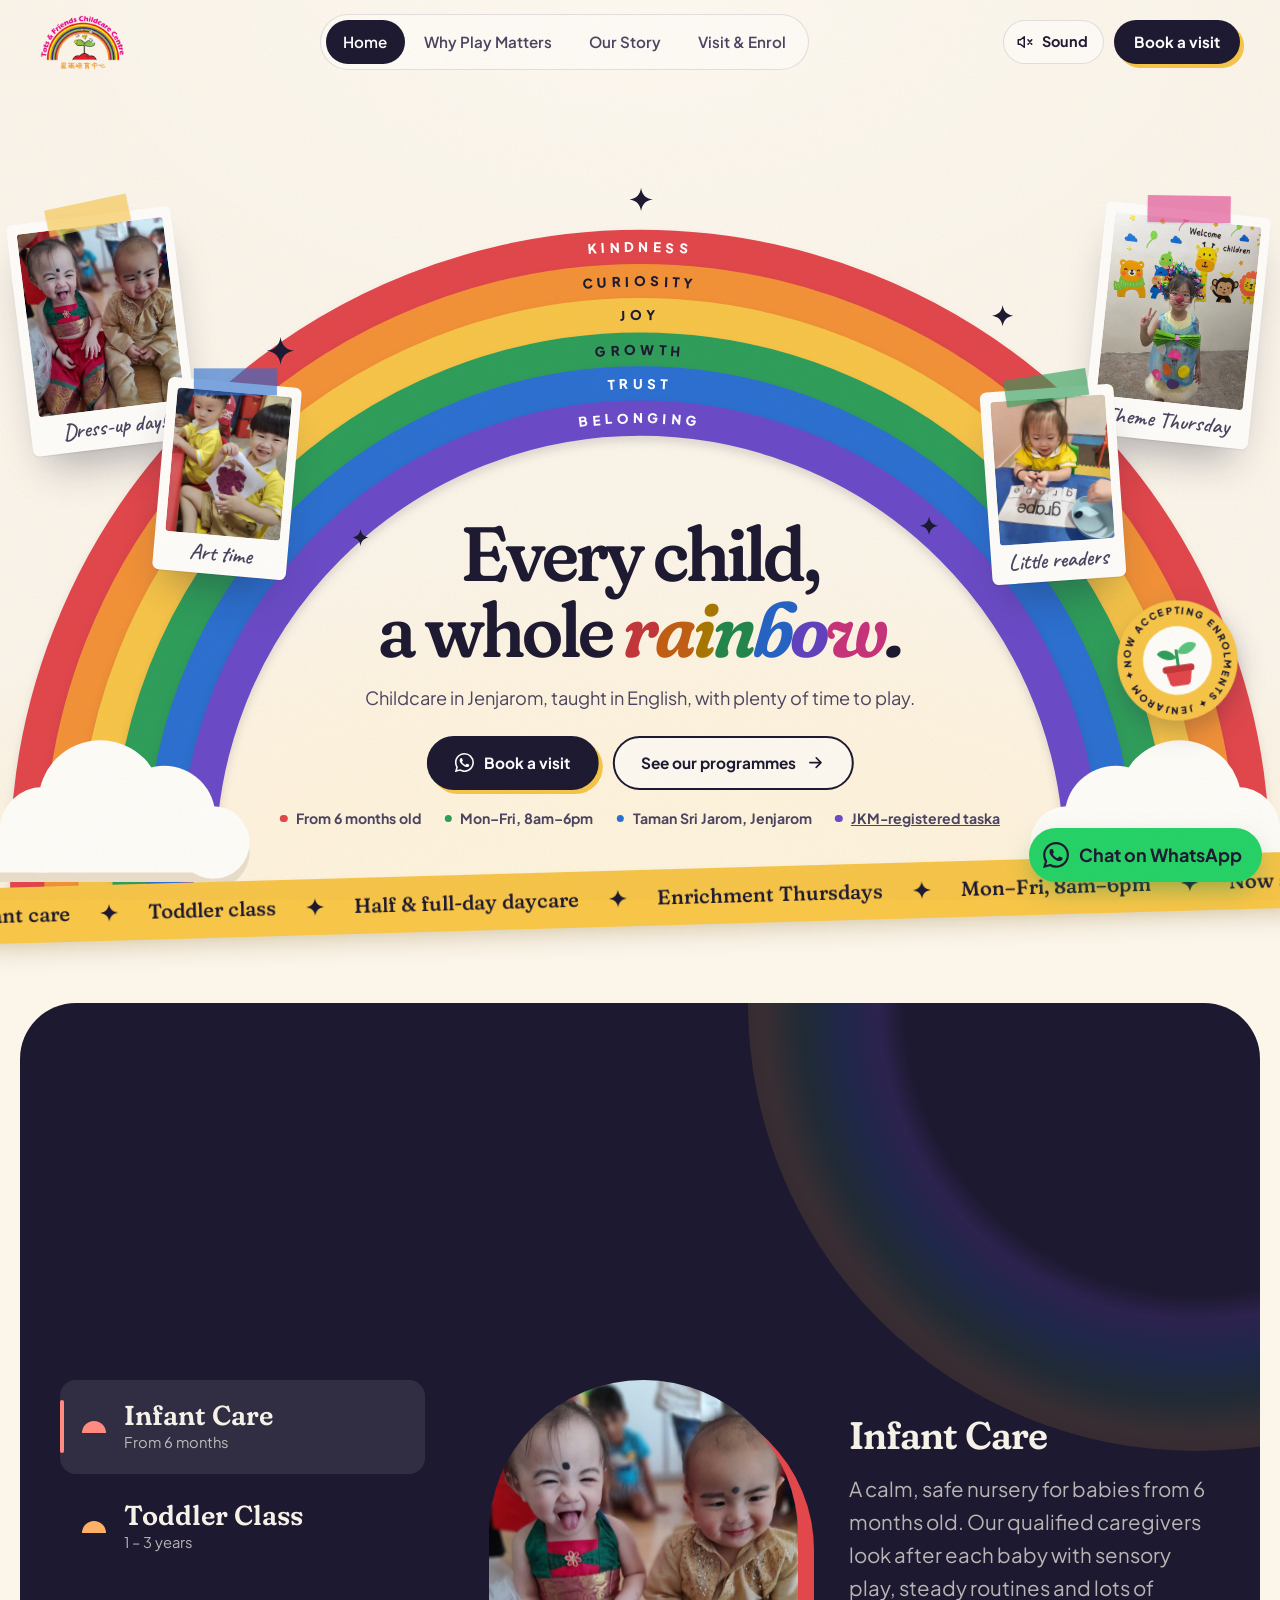
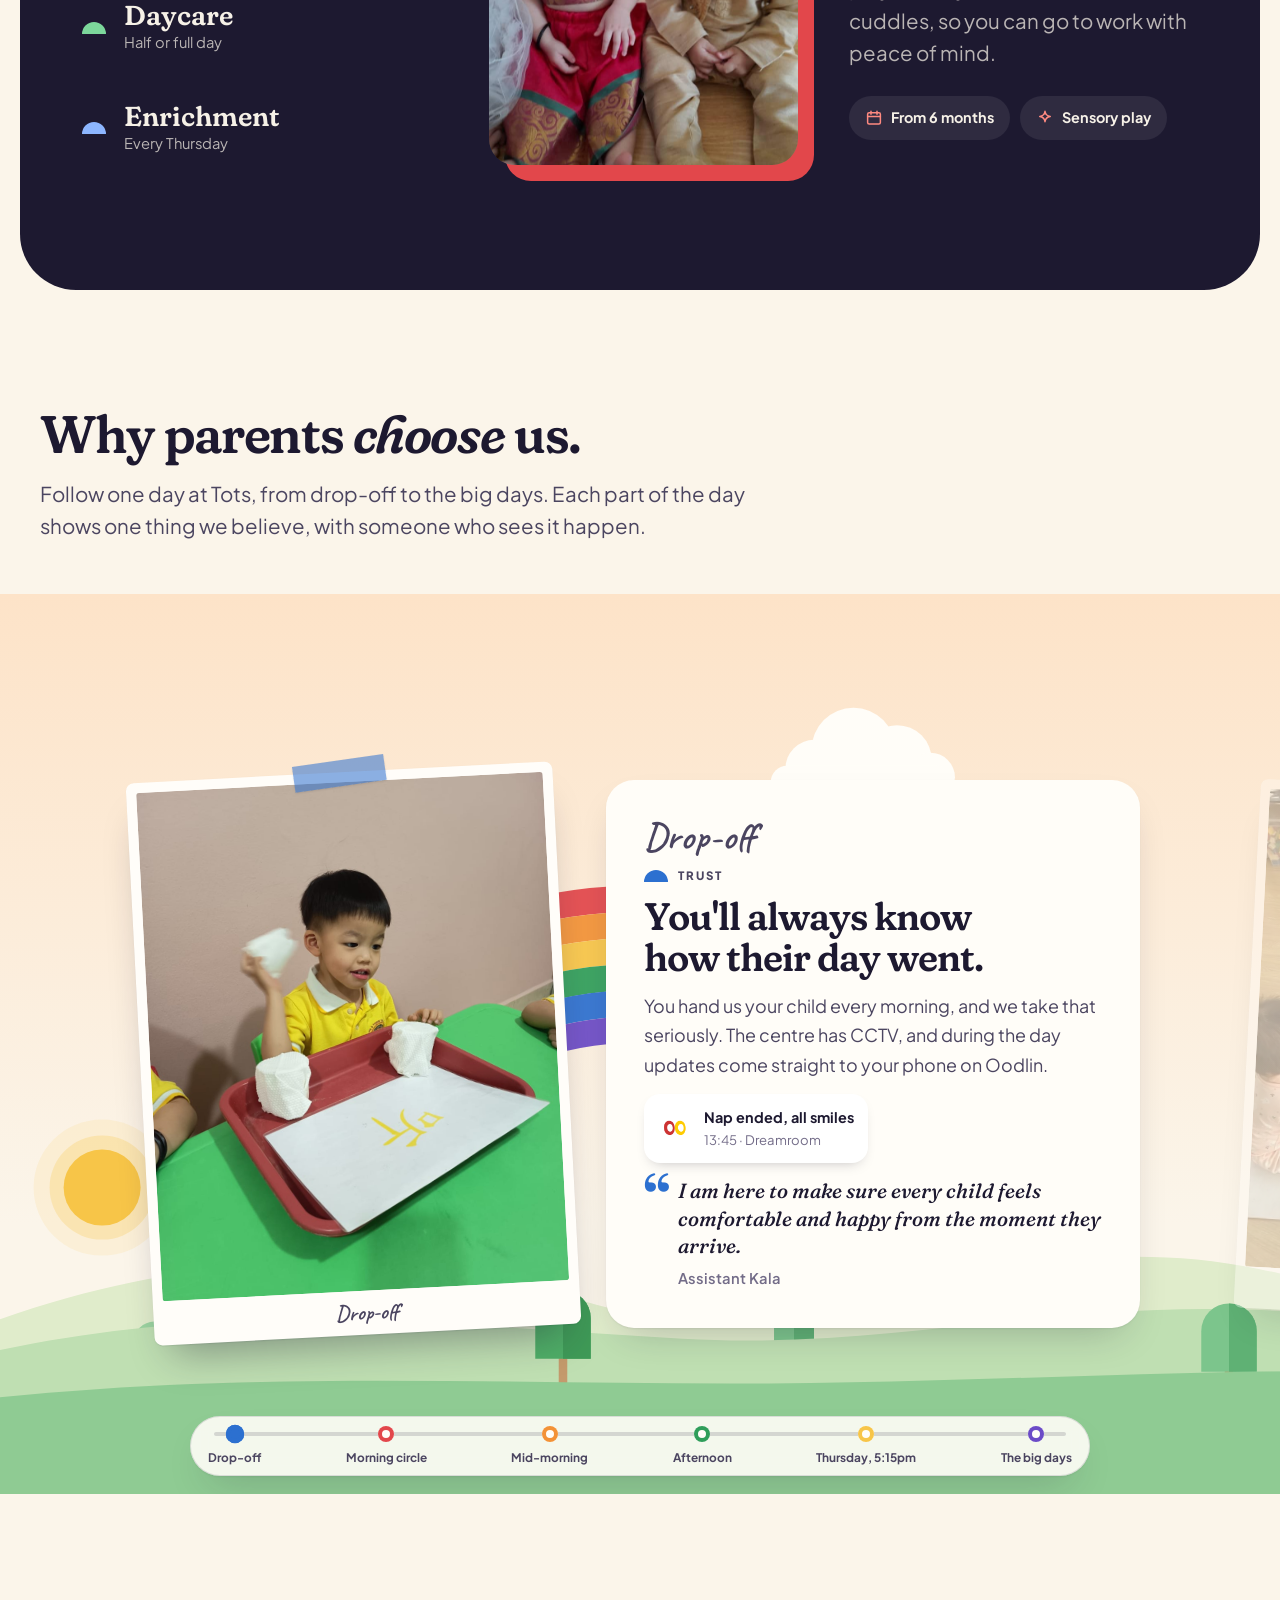
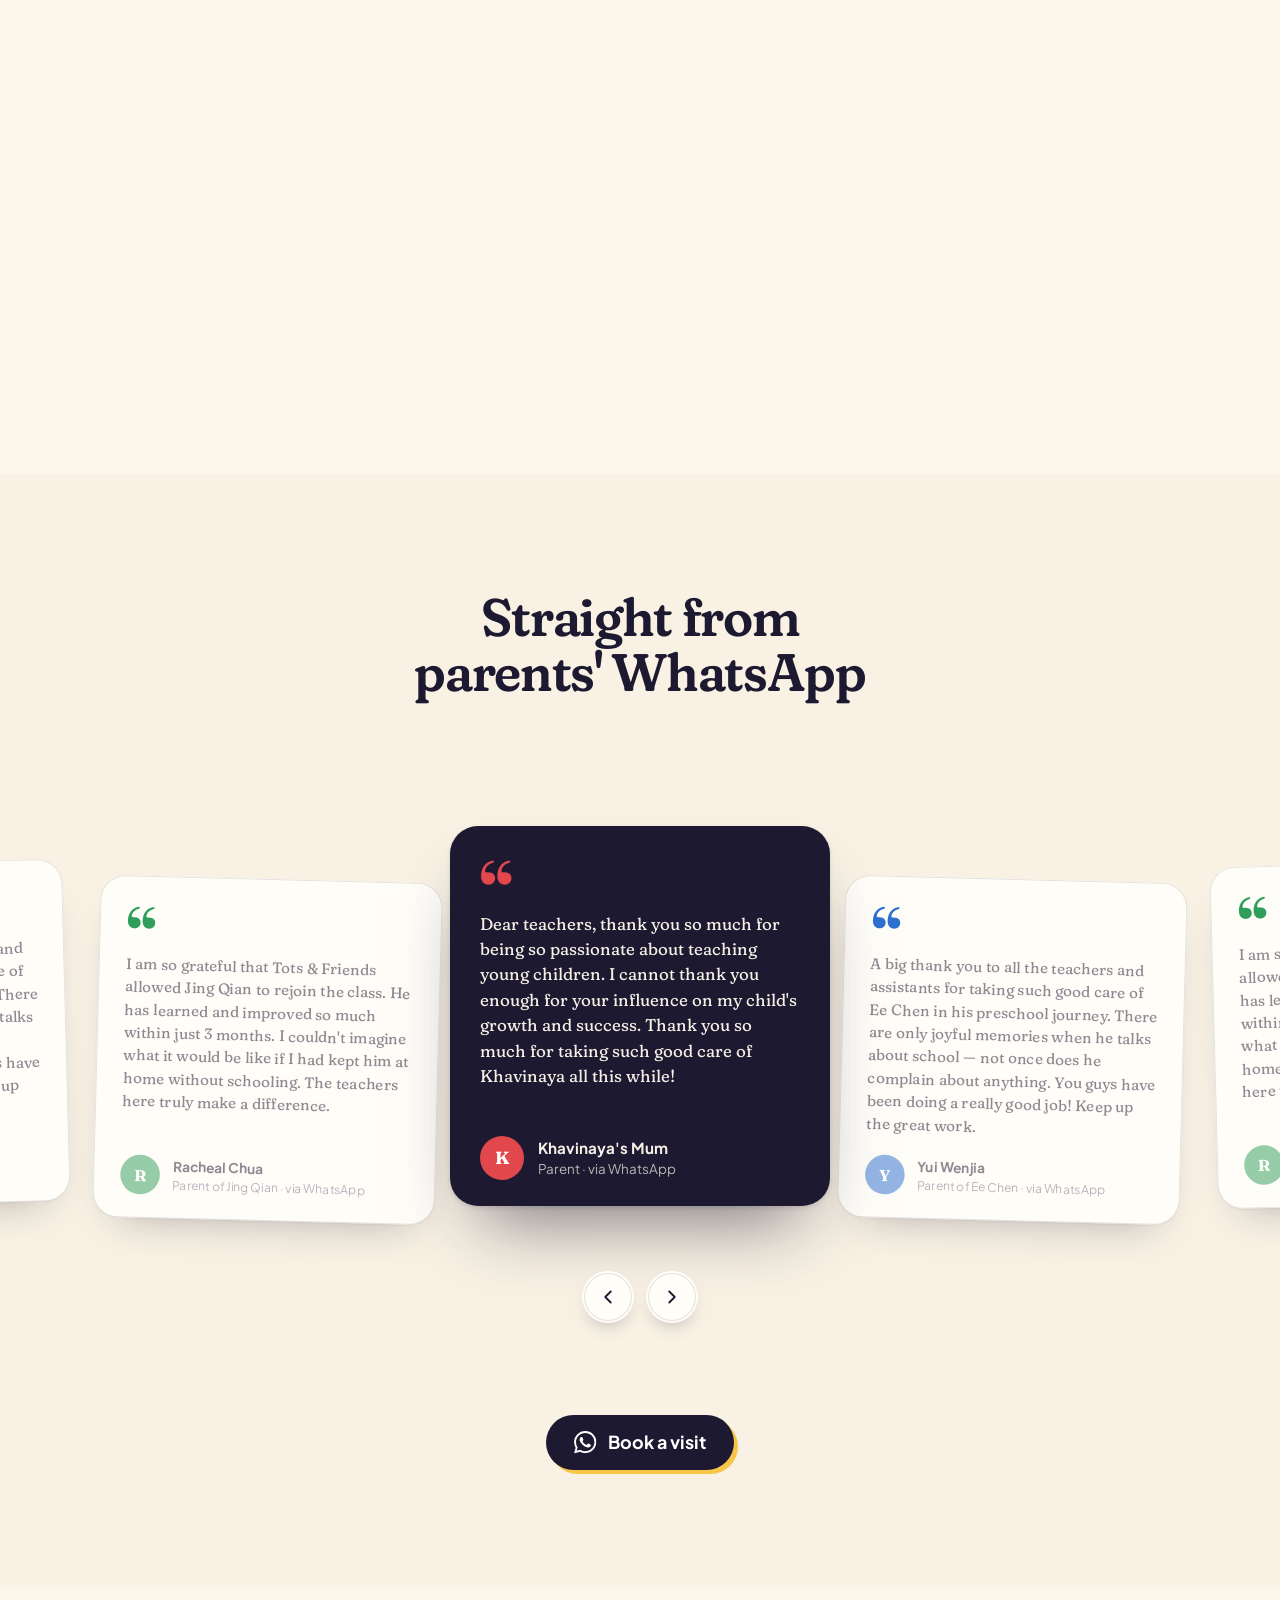
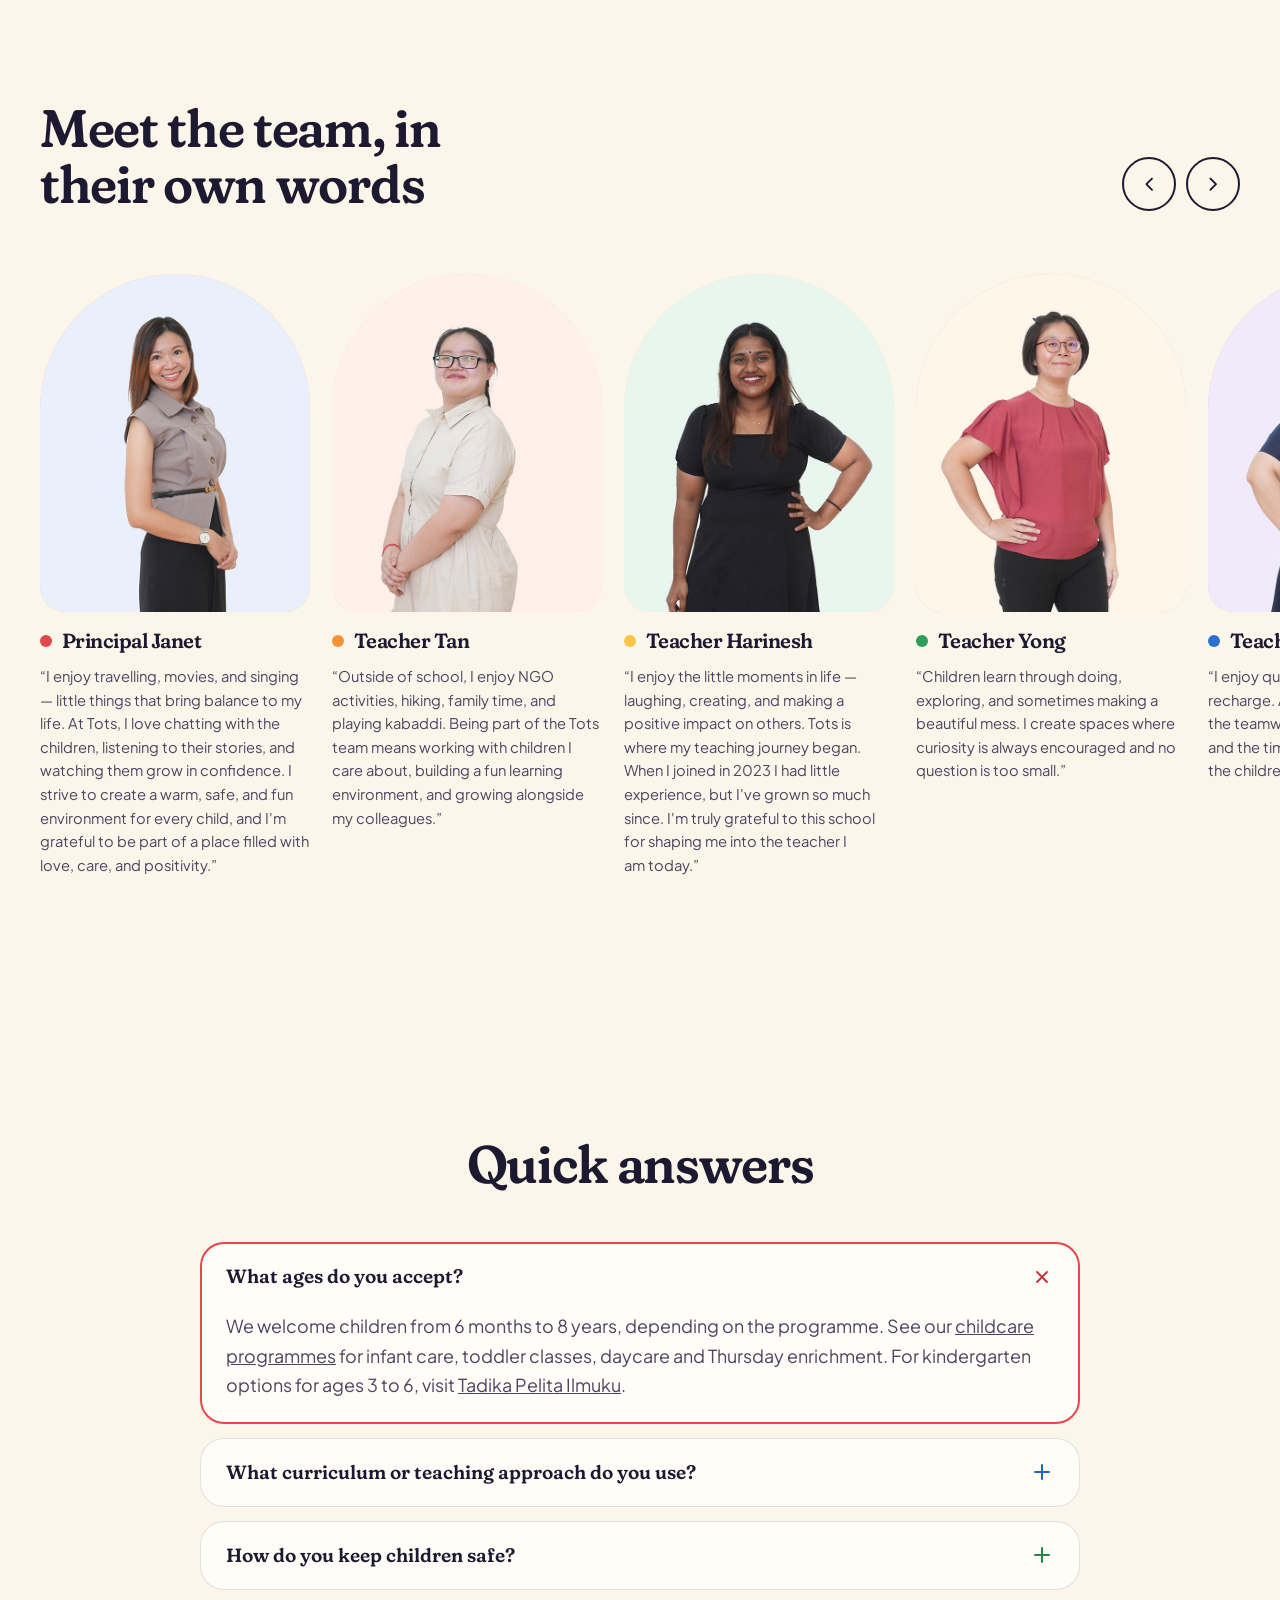
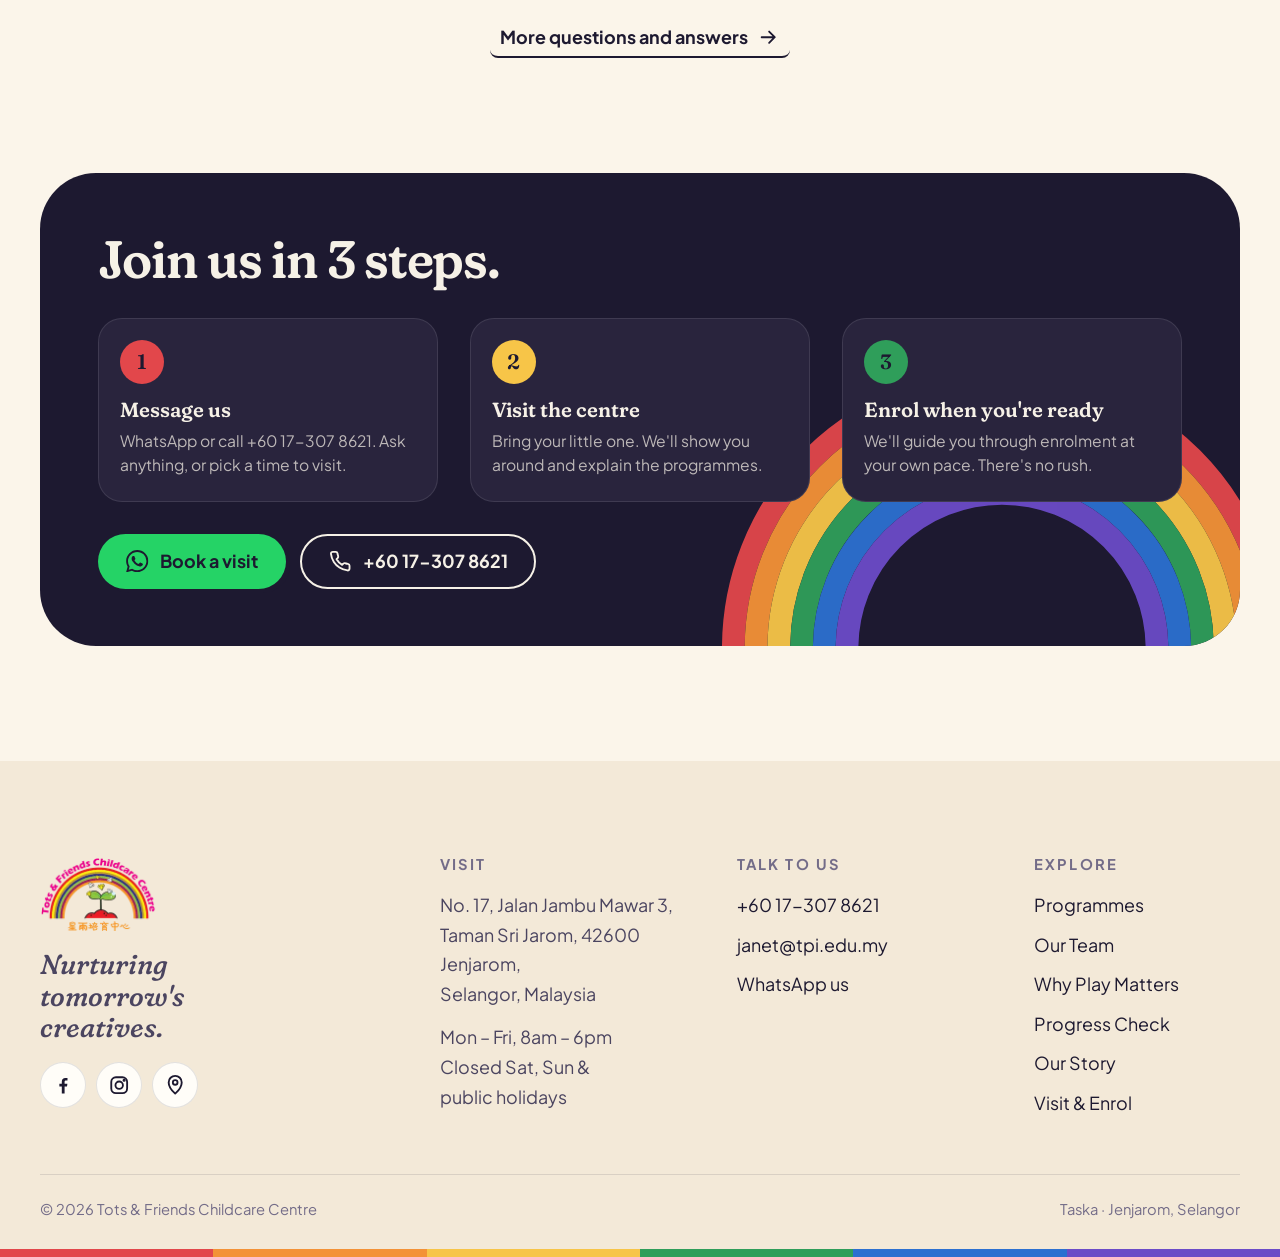
==== commit 8bd6b0f0: "Polish pass: one corner scale, tidier grids, matching page endings - Cards use three corner sizes (s" ====
--- a/index.html
+++ b/index.html
@@ -22,9 +22,9 @@
 <link rel="preconnect" href="https://fonts.gstatic.com" crossorigin>
 <link rel="preload" as="style" href="https://fonts.googleapis.com/css2?family=Caveat:wght@600&amp;family=Fraunces:ital,opsz,wght,SOFT,WONK@0,9..144,300..800,0..100,0..1;1,9..144,300..800,0..100,0..1&amp;family=Plus+Jakarta+Sans:wght@400;500;600;700;800&amp;display=swap" onload="this.onload=null;this.rel='stylesheet'">
 <noscript><link rel="stylesheet" href="https://fonts.googleapis.com/css2?family=Caveat:wght@600&amp;family=Fraunces:ital,opsz,wght,SOFT,WONK@0,9..144,300..800,0..100,0..1;1,9..144,300..800,0..100,0..1&amp;family=Plus+Jakarta+Sans:wght@400;500;600;700;800&amp;display=swap"></noscript>
-<link rel="stylesheet" href="/styles.css?v=20261125-soft">
+<link rel="stylesheet" href="/styles.css?v=20261125-polish">
 <script>document.documentElement.classList.add('js')</script>
-<script src="main.js?v=20261125-soft" defer></script>
+<script src="main.js?v=20261125-polish" defer></script>
 <script type="application/ld+json">
 {
   "@context": "https://schema.org",
@@ -264,7 +264,7 @@
       <div class="section-head" data-reveal>
         <h2 id="prog-title">Our childcare programmes</h2>
         <p class="lede">For babies from 6 months, toddlers and older children. Full days, half days, and a Thursday class with a new theme every month.</p>
-        <p><a class="link-arrow" href="/programmes">Compare programmes, ages and hours <svg class="i" aria-hidden="true"><use href="#i-arrow"/></svg></a></p>
+        <p><a class="btn btn-primary" href="/programmes">Compare programmes, ages and hours <svg class="i" aria-hidden="true"><use href="#i-arrow"/></svg></a></p>
       </div>
       <div class="prog" data-reveal>
         <div class="prog-tabs" role="tablist" aria-label="Programmes">
@@ -535,11 +535,11 @@
       <h2 class="f-h">Explore</h2>
       <ul>
         <li><a href="/programmes">Programmes</a></li>
-        <li><a href="/#team">Our team</a></li>
-        <li><a href="/philosophy">Why play matters</a></li>
-        <li><a href="/progress">Progress check</a></li>
-        <li><a href="/timeline">Our story</a></li>
-        <li><a href="/contact">Visit &amp; enrol</a></li>
+        <li><a href="/#team">Our Team</a></li>
+        <li><a href="/philosophy">Why Play Matters</a></li>
+        <li><a href="/progress">Progress Check</a></li>
+        <li><a href="/timeline">Our Story</a></li>
+        <li><a href="/contact">Visit &amp; Enrol</a></li>
       </ul>
     </div>
   </div>
--- a/styles.css
+++ b/styles.css
@@ -50,7 +50,9 @@
 
   --wrap: 1240px;
   --gutter: clamp(16px, 4vw, 40px);
-  --radius: 28px;
+  --radius: 28px;   /* large cards */
+  --r-md: 24px;     /* small cards, panels */
+  --r-sm: 16px;     /* chips, inputs, small tiles */
   --shadow: 0 1px 2px rgba(29, 25, 48, .06), 0 18px 40px -18px rgba(29, 25, 48, .28);
   --ease-out: cubic-bezier(.16, 1, .3, 1);
   --ease-spring: cubic-bezier(.34, 1.56, .64, 1);
@@ -116,6 +118,7 @@
   font: 700 var(--step-0)/1 var(--font-body); text-decoration: none; white-space: nowrap; cursor: pointer;
   transition: translate .35s var(--ease-spring), box-shadow .35s var(--ease-out), background-color .2s, color .2s;
 }
+@media (max-width: 480px) { .btn { max-width: 100%; white-space: normal; line-height: 1.25; text-align: center; } } /* long labels wrap instead of pushing the page wider */
 .btn:hover { translate: 0 -2px; }
 .btn:active { translate: 0 1px; }
 .btn-primary { background: var(--ink); color: #fff; box-shadow: 4px 4px 0 var(--yellow); }
@@ -388,7 +391,7 @@
 @keyframes rise { from { opacity: 0; translate: 0 .45em; filter: blur(8px); } }
 @keyframes pop { from { opacity: 0; translate: 0 .5em; scale: .4; } }
 @keyframes hop { 40% { translate: 0 -.18em; } }
-.hero-sub { max-width: 45cqi; font-size: max(15px, 1.42cqi); line-height: 1.55; color: var(--ink-2); }
+.hero-sub { max-width: 45cqi; font-size: max(15px, 1.42cqi); line-height: 1.55; color: var(--ink-2); animation: rise 1s var(--ease-out) 1s backwards; }
 .hero-ctas { display: flex; flex-wrap: wrap; justify-content: center; gap: 1.1cqi; margin-top: .5cqi; animation: rise 1s var(--ease-out) 1.15s backwards; }
 .hero-ctas .btn { font-size: max(15px, 1.2cqi); min-height: max(48px, 4.2cqi); padding-inline: max(22px, 2.1cqi); }
 .hero-ctas .btn-ghost { background: color-mix(in srgb, var(--card) 70%, transparent); }
@@ -456,118 +459,23 @@
 .pillar h3 { font-size: var(--step-2); margin-bottom: 14px; }
 .pillar p:last-child { color: var(--ink-2); }
 .stats { display: grid; grid-template-columns: repeat(4, minmax(0, 1fr)); gap: 16px; margin-top: var(--space-head); }
-.stat { padding: 26px 24px; border-radius: 24px; background: var(--card); box-shadow: inset 0 0 0 1px var(--line); display: grid; gap: 8px; align-content: start; }
+.stat { padding: 26px 24px; border-radius: var(--r-md); background: var(--card); box-shadow: inset 0 0 0 1px var(--line); display: grid; gap: 8px; align-content: start; }
 .stat strong { font: 600 var(--step-3)/1 var(--font-display); font-variation-settings: "SOFT" 100; color: var(--c); letter-spacing: -.03em; }
 .stat span { color: var(--ink-2); font-size: var(--step--1); line-height: 1.5; }
 
-/* ---------- beliefs: a classroom pin-board ----------
-   Each belief is a different kind of paper, pinned or taped,
-   and carries proof from a real teacher, parent or event. */
-.wall {
-  list-style: none; margin: 0;
-  display: grid; grid-template-columns: repeat(3, minmax(0, 1fr)); align-items: start;
-  gap: clamp(30px, 3vw, 44px) clamp(18px, 2.5vw, 34px);
-  padding: clamp(36px, 4vw, 56px) clamp(18px, 3vw, 44px) clamp(40px, 4.5vw, 64px);
-  border-radius: clamp(22px, 4vw, 40px);
-  background:
-    var(--grain),
-    radial-gradient(120% 80% at 20% 0%, rgba(255, 255, 255, .28), transparent 60%),
-    #e2c697;
-  box-shadow: inset 0 0 0 clamp(8px, 1vw, 12px) #c9a46a, inset 0 6px 30px rgba(92, 60, 20, .25), var(--shadow);
-}
-.note {
-  --r: 0deg;
-  position: relative; display: grid; gap: 14px;
-  padding: 34px 28px 28px;
-  background: var(--sheet, #fffdf6);
-  rotate: var(--r);
-  box-shadow: 0 1px 1px rgba(60, 40, 10, .14), 0 16px 24px -14px rgba(60, 40, 10, .55);
-  transition: rotate .6s var(--ease-spring), scale .6s var(--ease-spring), transform .6s var(--ease-spring), box-shadow .5s var(--ease-out), filter .5s, opacity .4s;
-}
-html.js .note.in {
-  transition: opacity .9s var(--ease-out), translate .9s var(--ease-out), rotate .6s var(--ease-spring), scale .6s var(--ease-spring), transform .6s var(--ease-spring), box-shadow .5s var(--ease-out), filter .5s;
-  transition-delay: var(--rd, 0s), var(--rd, 0s), 0s, 0s, 0s, 0s, 0s;
-}
-/* hover: the note peels off the board, the pin lifts, the rest of the wall settles back */
-.note:hover { rotate: 0deg; scale: 1.035; transform: translateY(-10px); z-index: 2; box-shadow: 0 2px 2px rgba(60, 40, 10, .12), 0 36px 40px -18px rgba(60, 40, 10, .6); }
-.wall:has(.note:hover) .note:not(:hover) { scale: .975; opacity: .78; }
-.note:hover::before { translate: -50% -5px; }
-.note::before { /* push-pin */
-  transition: translate .5s var(--ease-spring);
-  content: ""; position: absolute; z-index: 2; top: -9px; left: 50%; width: 22px; height: 22px; translate: -50% 0; border-radius: 50%;
-  background: radial-gradient(circle at 35% 32%, rgba(255, 255, 255, .75) 0 3px, var(--c) 4px);
-  box-shadow: 0 4px 4px -1px rgba(40, 20, 0, .45);
-}
-.note h3 { font-size: var(--step-2); line-height: 1.08; }
-.note > p, .ticket > p { color: var(--ink-2); font-size: .98rem; line-height: 1.6; }
+/* ---------- small shared bits: coloured label, phone notification ---------- */
 .note-band {
   display: flex; align-items: center; gap: 10px;
   font: 800 .72rem/1 var(--font-body); letter-spacing: .18em; text-transform: uppercase; color: var(--c-d);
 }
-.proof { margin-top: 6px; }
-.proof blockquote { font: 600 1.42rem/1.18 var(--font-hand); color: #2a4b9b; }
-.proof figcaption { display: flex; align-items: center; gap: 8px; margin-top: 8px; font: 700 .8rem/1.2 var(--font-body); color: var(--ink-3); }
-.proof figcaption::before { content: ""; width: 18px; height: 2px; background: currentColor; }
-
-/* paper types */
-.note--lined {
-  padding-left: 44px;
-  background:
-    linear-gradient(90deg, transparent 26px, rgba(226, 71, 75, .45) 26px 28px, transparent 28px),
-    repeating-linear-gradient(to bottom, #fffdf6 0 31px, rgba(44, 112, 208, .14) 31px 32px);
-}
-.note--sticky { --sheet: #ffd9a8; }
-.note--sticky::before, .note--fold::before { /* tape instead of a pin */
-  width: 92px; height: 26px; top: -13px; border-radius: 2px; rotate: -4deg;
-  background: rgba(255, 255, 255, .55); box-shadow: 0 1px 2px rgba(40, 20, 0, .15);
-}
-.note--sticky::after { /* curled corner */
-  content: ""; position: absolute; right: 0; bottom: 0; width: 34px; height: 34px;
-  background: linear-gradient(135deg, #f2bd7a 50%, #e2c697 50%);
-  box-shadow: -2px -2px 4px rgba(60, 40, 10, .12);
-  transition: width .5s var(--ease-spring), height .5s var(--ease-spring);
-}
-.note--sticky:hover::after { width: 50px; height: 50px; }
-.note--card { border-top: 16px solid var(--yellow); padding-top: 28px; }
-.note--card::before { top: -17px; }
-.note--fold { --sheet: #e6f4e8; }
-.note--sky { --sheet: #e4eefc; }
-.tags { display: flex; flex-wrap: wrap; gap: 6px; list-style: none; padding: 0; margin: -2px 0 0; }
-.tags li { padding: 5px 11px; border-radius: 999px; background: color-mix(in srgb, var(--yellow) 32%, #fff); font-size: .8rem; font-weight: 700; }
-.ping { display: flex; align-items: center; gap: 12px; padding: 12px 14px; border-radius: 16px; background: #fff; box-shadow: 0 6px 14px -8px rgba(29, 25, 48, .35); font-size: .82rem; color: var(--ink-3); }
+.ping { display: flex; align-items: center; gap: 12px; padding: 12px 14px; border-radius: var(--r-sm); background: #fff; box-shadow: 0 6px 14px -8px rgba(29, 25, 48, .35); font-size: .82rem; color: var(--ink-3); }
 .ping img { width: 34px; height: 34px; border-radius: 9px; }
 .ping strong { display: block; color: var(--ink); font-size: .9rem; }
-
-/* ticket stub (belonging) */
-.note--ticket { padding: 0; background: none; box-shadow: none; filter: drop-shadow(0 14px 14px rgba(60, 40, 10, .35)); }
-.note--ticket:hover { box-shadow: none; filter: drop-shadow(0 26px 20px rgba(60, 40, 10, .38)); }
-.ticket {
-  display: grid; gap: 12px; padding: 34px 34px 26px;
-  background: var(--purple-d); color: #fff;
-  -webkit-mask: radial-gradient(circle 12px at 0 62%, transparent 98%, #000) left / 51% 100% no-repeat, radial-gradient(circle 12px at 100% 62%, transparent 98%, #000) right / 51% 100% no-repeat;
-          mask: radial-gradient(circle 12px at 0 62%, transparent 98%, #000) left / 51% 100% no-repeat, radial-gradient(circle 12px at 100% 62%, transparent 98%, #000) right / 51% 100% no-repeat;
-}
-.ticket .note-band, .ticket > p { color: rgba(255, 255, 255, .86); }
-.ticket .mark { background: #fff; }
-.stub { margin-top: 8px; padding-top: 16px; border-top: 2px dashed rgba(255, 255, 255, .45); font-size: .88rem; }
-.stub strong { display: block; color: #fff; font: 600 1.15rem/1.2 var(--font-display); margin-bottom: 4px; }
-
-.wall > :nth-child(2) { margin-top: 26px; }
-.wall > :nth-child(5) { margin-top: -10px; }
-
-@media (max-width: 1000px) {
-  .wall { grid-template-columns: repeat(2, minmax(0, 1fr)); }
-  .wall > :nth-child(n) { margin-top: 0; }
-}
-@media (max-width: 640px) {
-  .wall { grid-template-columns: 1fr; gap: 40px; }
-  .note { rotate: calc(var(--r) / 2); }
-}
 
 /* ---------- programmes (dark island) ---------- */
 .island {
   margin-inline: clamp(0px, 1.6vw, 24px);
-  border-radius: clamp(28px, 5vw, 64px);
+  border-radius: clamp(28px, 5vw, 56px);
   background: var(--ink); color: var(--cream);
   position: relative; overflow: hidden; isolation: isolate;
 }
@@ -580,7 +488,7 @@
 .prog-tabs { display: grid; gap: 6px; }
 .prog-tab {
   position: relative; display: grid; grid-template-columns: auto 1fr; column-gap: 18px; align-items: center;
-  padding: 20px 22px; border: 0; border-radius: 20px; background: transparent; text-align: left; cursor: pointer;
+  padding: 20px 22px; border: 0; border-radius: var(--r-sm); background: transparent; text-align: left; cursor: pointer;
   transition: background-color .3s, translate .5s var(--ease-spring);
 }
 .prog-tab:hover { background: rgba(255, 255, 255, .05); }
@@ -808,6 +716,12 @@
 
 /* ---------- myths ---------- */
 .myths { list-style: none; padding: 0; display: grid; grid-template-columns: repeat(auto-fit, minmax(min(100%, 340px), 1fr)); gap: var(--space-gap); }
+@media (min-width: 1100px) { /* 3 per row; a short last row stretches to fill */
+  .myths { grid-template-columns: repeat(6, minmax(0, 1fr)); }
+  .myths > * { grid-column: span 2; }
+  .myths > :nth-child(3n+1):nth-last-child(2), .myths > :nth-child(3n+2):nth-last-child(1) { grid-column: span 3; }
+  .myths > :nth-child(3n+1):nth-last-child(1) { grid-column: 1 / -1; }
+}
 .flip { perspective: 1600px; }
 .flip-inner { display: grid; height: 100%; transform-style: preserve-3d; transition: transform .85s var(--ease-out); }
 .flip.is-flipped .flip-inner { transform: rotateY(180deg); }
@@ -833,7 +747,7 @@
 
 /* research stats */
 .research-grid { display: grid; grid-template-columns: repeat(4, minmax(0, 1fr)); gap: var(--space-gap); }
-.research { display: grid; gap: 12px; align-content: start; padding: 30px 26px; border-radius: 24px; background: rgba(255, 255, 255, .06); box-shadow: inset 0 0 0 1px rgba(255, 255, 255, .08); }
+.research { display: grid; gap: 12px; align-content: start; padding: 30px 26px; border-radius: var(--r-md); background: rgba(255, 255, 255, .06); box-shadow: inset 0 0 0 1px rgba(255, 255, 255, .08); }
 .research strong, .gauge-num strong { font-variant-numeric: tabular-nums; }
 .research strong { font: 600 clamp(2.3rem, 4vw, 3.3rem)/1 var(--font-display); font-variation-settings: "SOFT" 100, "WONK" 1; color: var(--c-l); letter-spacing: -.03em; }
 .research h3 { font: 700 var(--step-0)/1.35 var(--font-body); letter-spacing: 0; }
@@ -844,46 +758,11 @@
 .sources li::before { content: counter(s, decimal-leading-zero); font-weight: 800; color: var(--ink-3); }
 .sources a { font-weight: 600; color: var(--ink); text-underline-offset: 3px; }
 
-/* ---------- timeline ---------- */
-.tl { position: relative; }
-.tl::before, .tl-fill { content: ""; position: absolute; left: 50%; top: 0; bottom: 0; width: 6px; translate: -50% 0; border-radius: 6px; }
-.tl::before { background: var(--line); }
-.tl-fill {
-  background: linear-gradient(var(--red), var(--orange), var(--yellow), var(--green), var(--blue), var(--purple));
-  clip-path: inset(0 0 calc((1 - var(--p, 0)) * 100%) 0 round 6px);
-}
-.tl-list { list-style: none; padding: 0; display: grid; gap: clamp(40px, 6vw, 88px); }
-.tl-item { display: grid; grid-template-columns: minmax(0, 1fr) 96px minmax(0, 1fr); align-items: center; }
-.tl-dot {
-  grid-column: 2; grid-row: 1; justify-self: center; position: relative; z-index: 1;
-  width: 30px; height: 30px; border-radius: 50%; background: var(--paper);
-  box-shadow: inset 0 0 0 6px var(--line);
-  transition: box-shadow .6s var(--ease-out), scale .6s var(--ease-spring);
-}
-.tl-item.in .tl-dot { box-shadow: inset 0 0 0 7px var(--c), 0 0 0 9px color-mix(in srgb, var(--c) 22%, transparent); scale: 1.15; }
-.tl-year {
-  grid-column: 3; grid-row: 1; padding-inline: 12px;
-  font: 500 clamp(3rem, 7vw, 5.6rem)/.85 var(--font-display); font-style: italic;
-  font-variation-settings: "SOFT" 100, "WONK" 1; letter-spacing: -.05em; color: var(--c-d);
-}
-.tl-card { grid-column: 1; grid-row: 1; display: grid; gap: 14px; padding: clamp(26px, 3vw, 38px); border-radius: var(--radius); background: var(--card); box-shadow: var(--shadow); }
-.tl-item:nth-child(even) .tl-card { grid-column: 3; }
-.tl-item:nth-child(even) .tl-year { grid-column: 1; text-align: right; }
-.tl-card h3 { font-size: var(--step-2); }
-.tl-card p { color: var(--ink-2); }
-.tl-card .tag { justify-self: start; background: color-mix(in srgb, var(--c) 18%, transparent); color: var(--ink); }
-.tl-media { margin-top: 10px; }
-
+/* ---------- timeline media (used inside the story walk) ---------- */
 .ten { display: grid; grid-template-columns: repeat(5, 1fr); gap: 10px; max-width: 280px; }
 .ten span { aspect-ratio: 1; border-radius: 50% 50% 8px 8px; background: var(--c); }
-:is(.tl-item, .ch).in .ten span { animation: pop .6s var(--ease-spring) backwards; animation-delay: calc(.2s + var(--n) * .06s); }
+.ch.in .ten span { animation: pop .6s var(--ease-spring) backwards; animation-delay: calc(.2s + var(--n) * .06s); }
 .ten-label { margin-top: 12px; font: 600 1.6rem var(--font-hand); color: var(--ink-2); }
-.snaps { display: flex; padding: 14px 8px 4px; }
-.snap { flex: 1; min-width: 0; padding: 8px 8px 0; margin-inline: -10px; background: #fffdf9; border-radius: 6px; box-shadow: 0 12px 24px -12px rgba(29, 25, 48, .45); rotate: var(--rot, 0deg); transition: rotate .4s var(--ease-spring), scale .4s var(--ease-spring); }
-.snap:hover { rotate: 0deg; scale: 1.06; position: relative; z-index: 2; }
-.snap img { aspect-ratio: 4 / 5; width: 100%; object-fit: cover; border-radius: 3px; }
-.snap figcaption { padding: 6px 0 8px; text-align: center; font: 600 1.2rem/1 var(--font-hand); color: var(--ink-2); }
-.wide-photo { width: 100%; aspect-ratio: 3 / 2; object-fit: cover; border-radius: 20px; }
 .call { border-radius: 20px; background: var(--ink); padding: 12px; color: var(--cream); }
 .call-bar { display: flex; gap: 6px; padding: 2px 4px 12px; }
 .call-bar i { width: 10px; height: 10px; border-radius: 50%; background: var(--c2); }
@@ -898,25 +777,25 @@
 .phone-head img { width: 38px; height: 38px; border-radius: 10px; }
 .phone-head strong { display: block; font-size: .95rem; }
 .phone-head span { font-size: .78rem; color: var(--ink-3); }
-.feed-item { padding: 12px 14px; border-radius: 16px; background: var(--card); box-shadow: inset 0 0 0 1px var(--line); font-size: .88rem; font-weight: 600; }
+.feed-item { padding: 12px 14px; border-radius: var(--r-sm); background: var(--card); box-shadow: inset 0 0 0 1px var(--line); font-size: .88rem; font-weight: 600; }
 .feed-item span { display: block; font-size: .74rem; font-weight: 500; color: var(--ink-3); margin-top: 2px; }
-:is(.tl-item, .ch).in .feed-item { animation: rise .7s var(--ease-out) backwards; animation-delay: calc(.3s + var(--n) * .15s); }
+.ch.in .feed-item { animation: rise .7s var(--ease-out) backwards; animation-delay: calc(.3s + var(--n) * .15s); }
 
 /* ---------- contact ---------- */
 .contact-grid { display: grid; grid-template-columns: minmax(0, 5fr) minmax(0, 7fr); gap: clamp(32px, 5vw, 72px); align-items: start; }
 .info-list { list-style: none; padding: 0; display: grid; gap: 12px; }
-.info { display: grid; grid-template-columns: 52px 1fr; gap: 16px; align-items: center; padding: 18px 20px; border-radius: 22px; background: var(--card); box-shadow: inset 0 0 0 1px var(--line); }
+.info { display: grid; grid-template-columns: 52px 1fr; gap: 16px; align-items: center; padding: 18px 20px; border-radius: var(--r-md); background: var(--card); box-shadow: inset 0 0 0 1px var(--line); }
 .info-ic { display: grid; place-items: center; width: 52px; height: 52px; border-radius: 50%; background: color-mix(in srgb, var(--c) 18%, var(--card)); color: var(--c-d); }
 .info h2 { font: 700 .78rem/1 var(--font-body); letter-spacing: .14em; text-transform: uppercase; color: var(--ink-3); margin-bottom: 6px; }
 .info a { font-weight: 600; text-underline-offset: 3px; }
-.form-card { padding: clamp(24px, 4vw, 48px); border-radius: 32px; background: var(--card); box-shadow: var(--shadow); }
+.form-card { padding: clamp(24px, 4vw, 48px); border-radius: var(--radius); background: var(--card); box-shadow: var(--shadow); }
 .form-card h2 { font-size: var(--step-3); margin-bottom: 8px; }
 .form-grid { display: grid; grid-template-columns: 1fr 1fr; gap: 18px; }
 .field { display: grid; gap: 8px; }
 .field.full { grid-column: 1 / -1; }
 .field label { font-weight: 700; font-size: .95rem; }
 .field input, .field select, .field textarea {
-  width: 100%; padding: 14px 16px; border-radius: 14px;
+  width: 100%; padding: 14px 16px; border-radius: var(--r-sm);
   border: 1.5px solid rgba(29, 25, 48, .2); background: #fff; color: var(--ink); font: inherit;
   transition: border-color .2s, box-shadow .2s;
 }
@@ -935,7 +814,7 @@
 .map { margin-top: clamp(56px, 8vw, 96px); overflow: hidden; border-radius: clamp(60px, 12vw, 220px) clamp(60px, 12vw, 220px) 28px 28px; box-shadow: var(--shadow); background: var(--paper-2); }
 .map iframe { display: block; width: 100%; height: clamp(320px, 42vw, 480px); border: 0; }
 .faq { display: grid; gap: 14px; max-width: 880px; margin-inline: auto; }
-.faq details { border-radius: 22px; background: var(--card); box-shadow: inset 0 0 0 1px var(--line); transition: box-shadow .3s; }
+.faq details { border-radius: var(--r-md); background: var(--card); box-shadow: inset 0 0 0 1px var(--line); transition: box-shadow .3s; }
 .faq details[open] { box-shadow: inset 0 0 0 2px var(--c); }
 .faq summary {
   display: flex; justify-content: space-between; align-items: center; gap: 16px; padding: 22px 26px; cursor: pointer; list-style: none;
@@ -962,7 +841,7 @@
   display: grid; grid-template-columns: repeat(3, minmax(0, 1fr)); gap: var(--space-gap);
 }
 .steps li {
-  counter-increment: step; display: grid; gap: 6px; align-content: start; padding: 22px 22px 24px; border-radius: 22px;
+  counter-increment: step; display: grid; gap: 6px; align-content: start; padding: 22px 22px 24px; border-radius: var(--r-md);
   background: #29243d; box-shadow: inset 0 0 0 1px rgba(255, 255, 255, .1);
 }
 .steps li::before { /* the step number: real order, so a number is right here */
@@ -1017,11 +896,6 @@
   .prog-tab[aria-selected="true"]::before { scale: 1 1; }
   .quote-grid { grid-template-columns: 1fr; }
   .page-hero .gauge { max-width: 460px; }
-  .tl::before, .tl-fill { left: 15px; translate: 0 0; }
-  .tl-item { grid-template-columns: 36px minmax(0, 1fr); row-gap: 14px; }
-  .tl-dot { grid-column: 1; justify-self: start; }
-  .tl-year, .tl-item:nth-child(even) .tl-year { grid-column: 2; text-align: left; padding: 0; font-size: clamp(3rem, 15vw, 4.4rem); }
-  .tl-card, .tl-item:nth-child(even) .tl-card { grid-column: 2; grid-row: 2; }
 }
 @media (max-width: 640px) {
   .prog-panel { grid-template-columns: 1fr; }
@@ -1155,7 +1029,7 @@
 .opts input { position: absolute; inset: 0; width: 100%; height: 100%; margin: 0; opacity: 0; cursor: pointer; }
 .opts span {
   display: flex; align-items: center; justify-content: center; min-height: 56px; padding: .5em .7em; text-align: center;
-  border-radius: 16px; border: 2px solid var(--line); background: var(--paper); font-weight: 700; font-size: .92rem; line-height: 1.2;
+  border-radius: var(--r-sm); border: 2px solid var(--line); background: var(--paper); font-weight: 700; font-size: .92rem; line-height: 1.2;
   pointer-events: none; /* the hidden radio takes every hover and click, so the lifted pill cannot steal them */
   transition: background-color .2s, color .2s, border-color .2s, box-shadow .3s var(--ease-out), translate .3s var(--ease-spring);
 }
@@ -1173,10 +1047,10 @@
 .result-top .gauge { max-width: 440px; width: 100%; }
 .result-side { display: grid; gap: 22px; }
 .overall { font-size: var(--step-1); line-height: 1.5; color: var(--ink-2); }
-.flag { display: grid; gap: 14px; justify-items: start; padding: 24px 28px; border-radius: 24px; background: color-mix(in srgb, var(--blue) 10%, var(--card)); box-shadow: inset 0 0 0 2px var(--blue); }
+.flag { display: grid; gap: 14px; justify-items: start; padding: 24px 28px; border-radius: var(--r-md); background: color-mix(in srgb, var(--blue) 10%, var(--card)); box-shadow: inset 0 0 0 2px var(--blue); }
 .flag h3 { font-size: var(--step-2); }
 .picture { list-style: none; padding: 0; width: 100%; display: grid; grid-template-columns: repeat(auto-fit, minmax(min(100%, 300px), 1fr)); gap: 16px; }
-.picture li { display: grid; gap: 12px; align-content: start; padding: 24px; border-radius: 24px; background: var(--card); box-shadow: inset 0 0 0 1px var(--line); border-top: 8px solid var(--c); }
+.picture li { display: grid; gap: 12px; align-content: start; padding: 24px; border-radius: var(--r-md); background: var(--card); box-shadow: inset 0 0 0 1px var(--line); border-top: 8px solid var(--c); }
 .picture h3 { font-size: var(--step-2); }
 .status { display: inline-flex; align-items: center; gap: 8px; justify-self: start; padding: 6px 14px 6px 10px; border-radius: 999px; font-weight: 800; font-size: .9rem; background: var(--paper-2); }
 [data-level="0"] .status .i { color: var(--green-d); }
@@ -1198,17 +1072,17 @@
 .programme-grid { display: grid; grid-template-columns: repeat(auto-fit, minmax(min(100%, 310px), 1fr)); gap: 20px; }
 .programme-card {
   display: grid; align-content: start; gap: 14px; padding: clamp(22px, 4vw, 34px);
-  background: var(--card); border-radius: var(--radius); border-top: 5px solid var(--programme-colour);
+  background: var(--card); border-radius: var(--radius);
   box-shadow: var(--shadow);
 }
+.programme-card::before { content: ""; width: 36px; height: 18px; border-radius: 18px 18px 0 0; background: var(--programme-colour); }
 .programme-card h3 { font-size: var(--step-2); }
+@media (min-width: 900px) { .programme-grid { grid-template-columns: repeat(2, minmax(0, 1fr)); gap: var(--space-gap); } }
 .programme-tag { color: var(--ink-2); font-weight: 700; }
 .programme-hours { display: grid; gap: 8px; margin: 0; }
 .programme-hours div { display: flex; flex-wrap: wrap; gap: 4px 14px; justify-content: space-between; }
 .programme-hours dt { font-weight: 700; }
 .programme-hours dd { margin: 0; }
-.programme-visit { padding-top: 0; }
-.programme-visit .section-head { margin-bottom: 24px; }
 
 /* ---------- home: a day at Tots (why parents choose us) ----------
    Scroll down and the page moves sideways through one day. The sky follows the time of day,
@@ -1361,6 +1235,6 @@
   :root { --radius: 40px; } /* squircle reads tighter, so the shared card radius grows */
   *, *::before, *::after { corner-shape: squircle; }
   .arch, .arch-frame::before, .arch-frame img, .map, .mark, .menu-links .mark, .ten span,
-  .tl::before, .tl-fill, .avatar, .socials a, .round-btn, .done-ic, .info-ic,
+  .avatar, .socials a, .round-btn, .done-ic, .info-ic,
   .day-ruler li::before, .day-sun, .day-moon, .walk-dot { corner-shape: round; }
 }
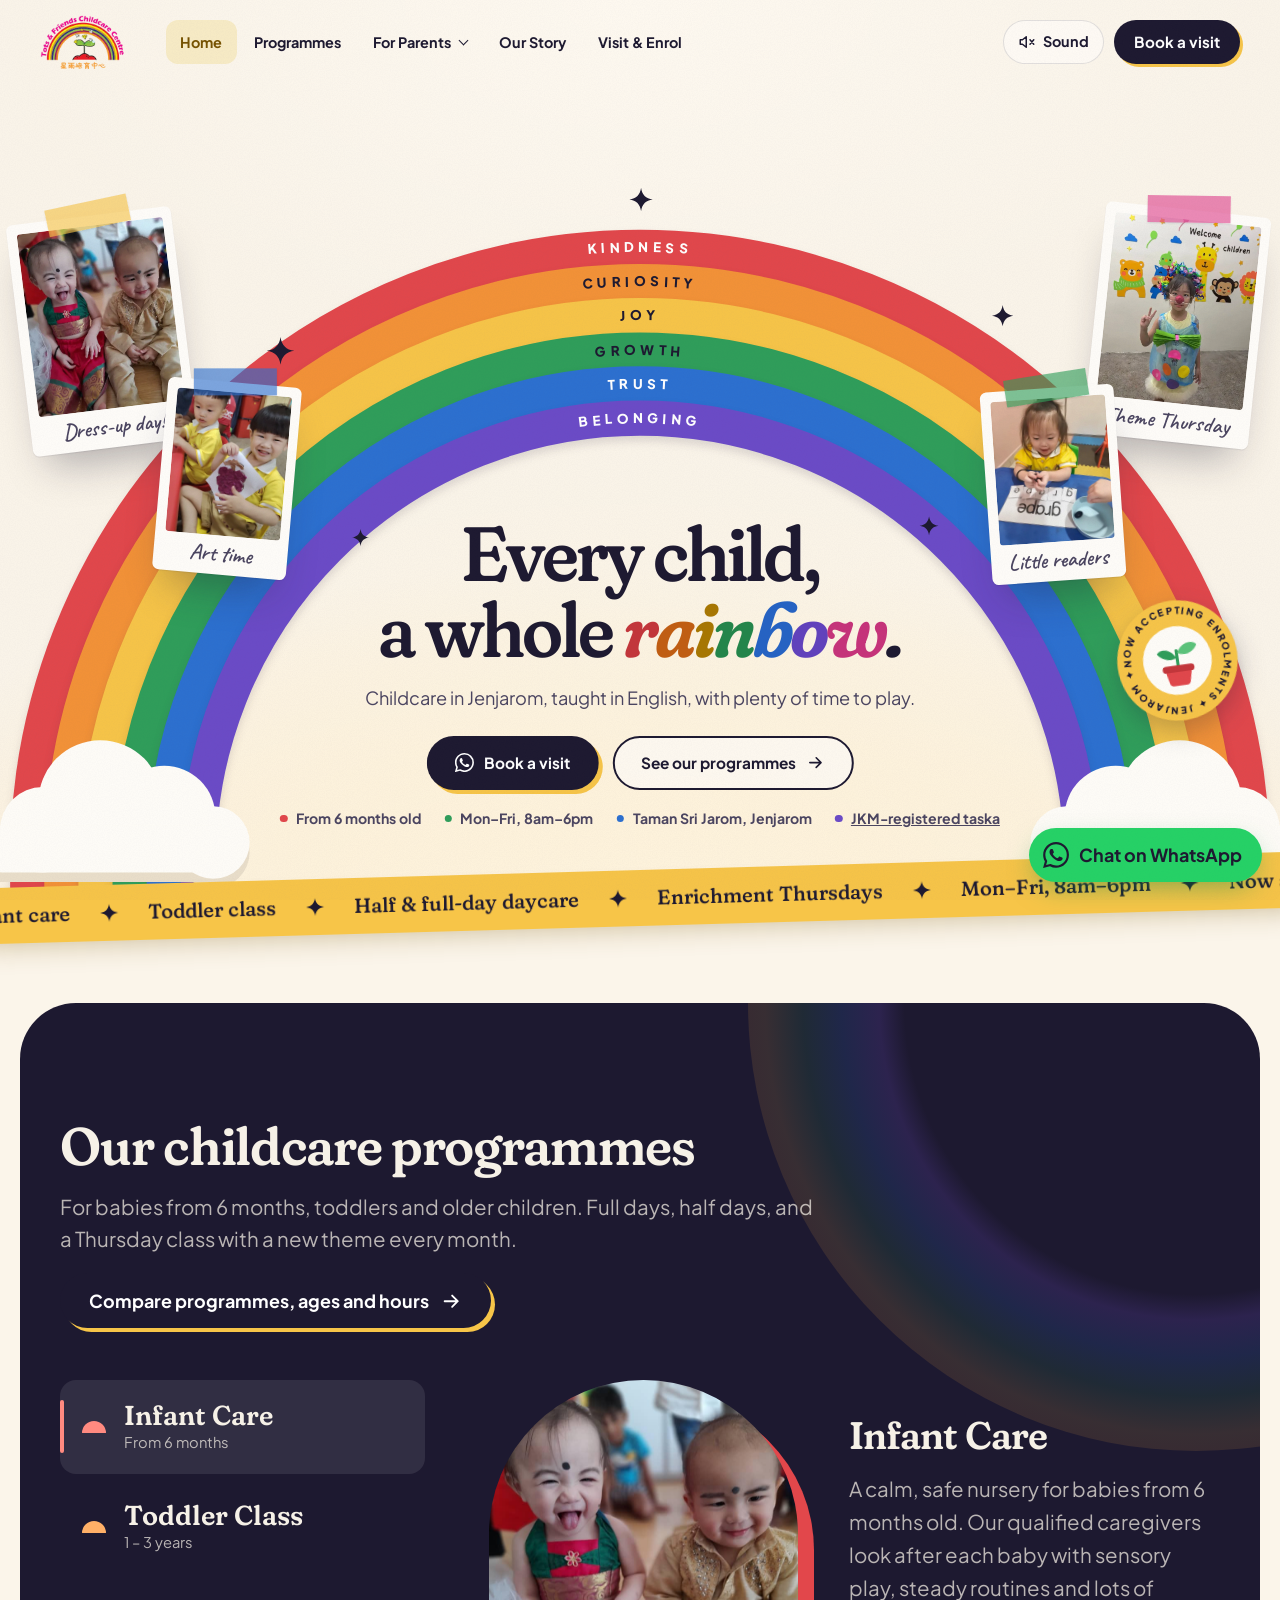
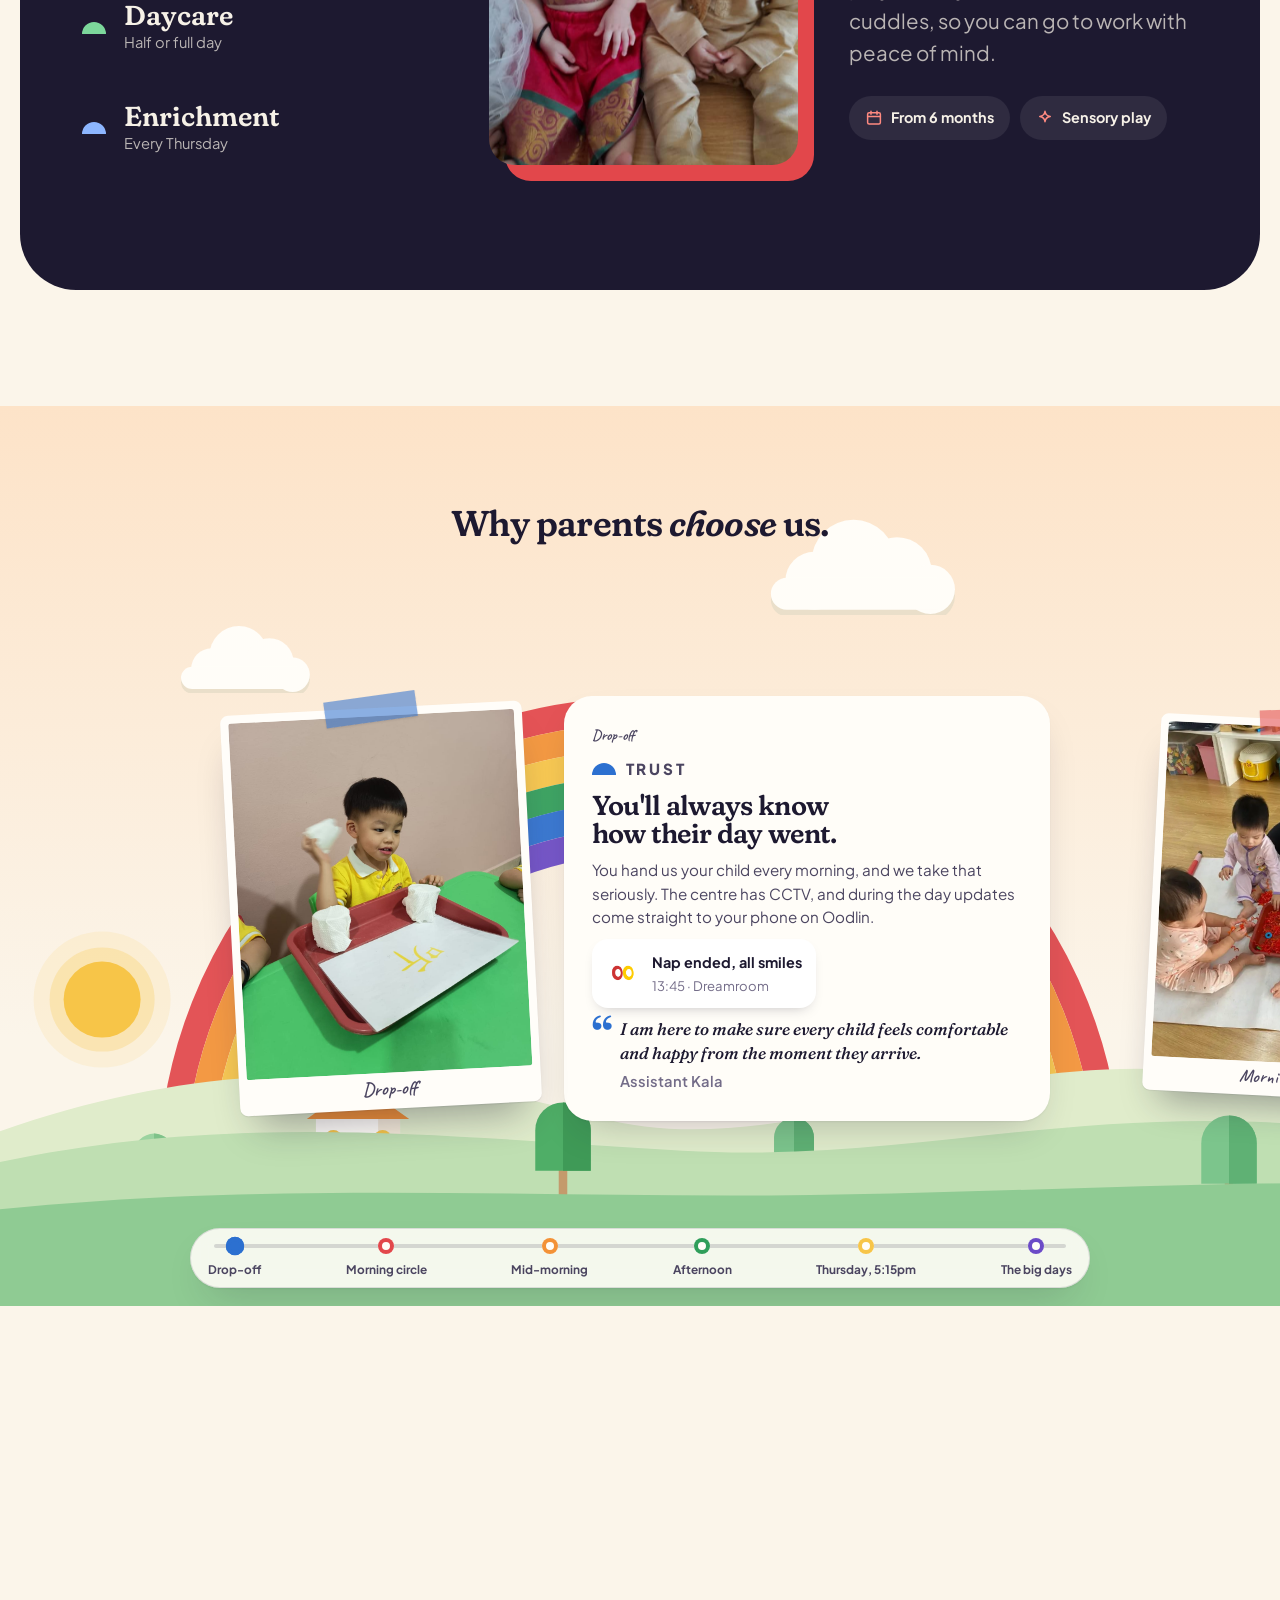
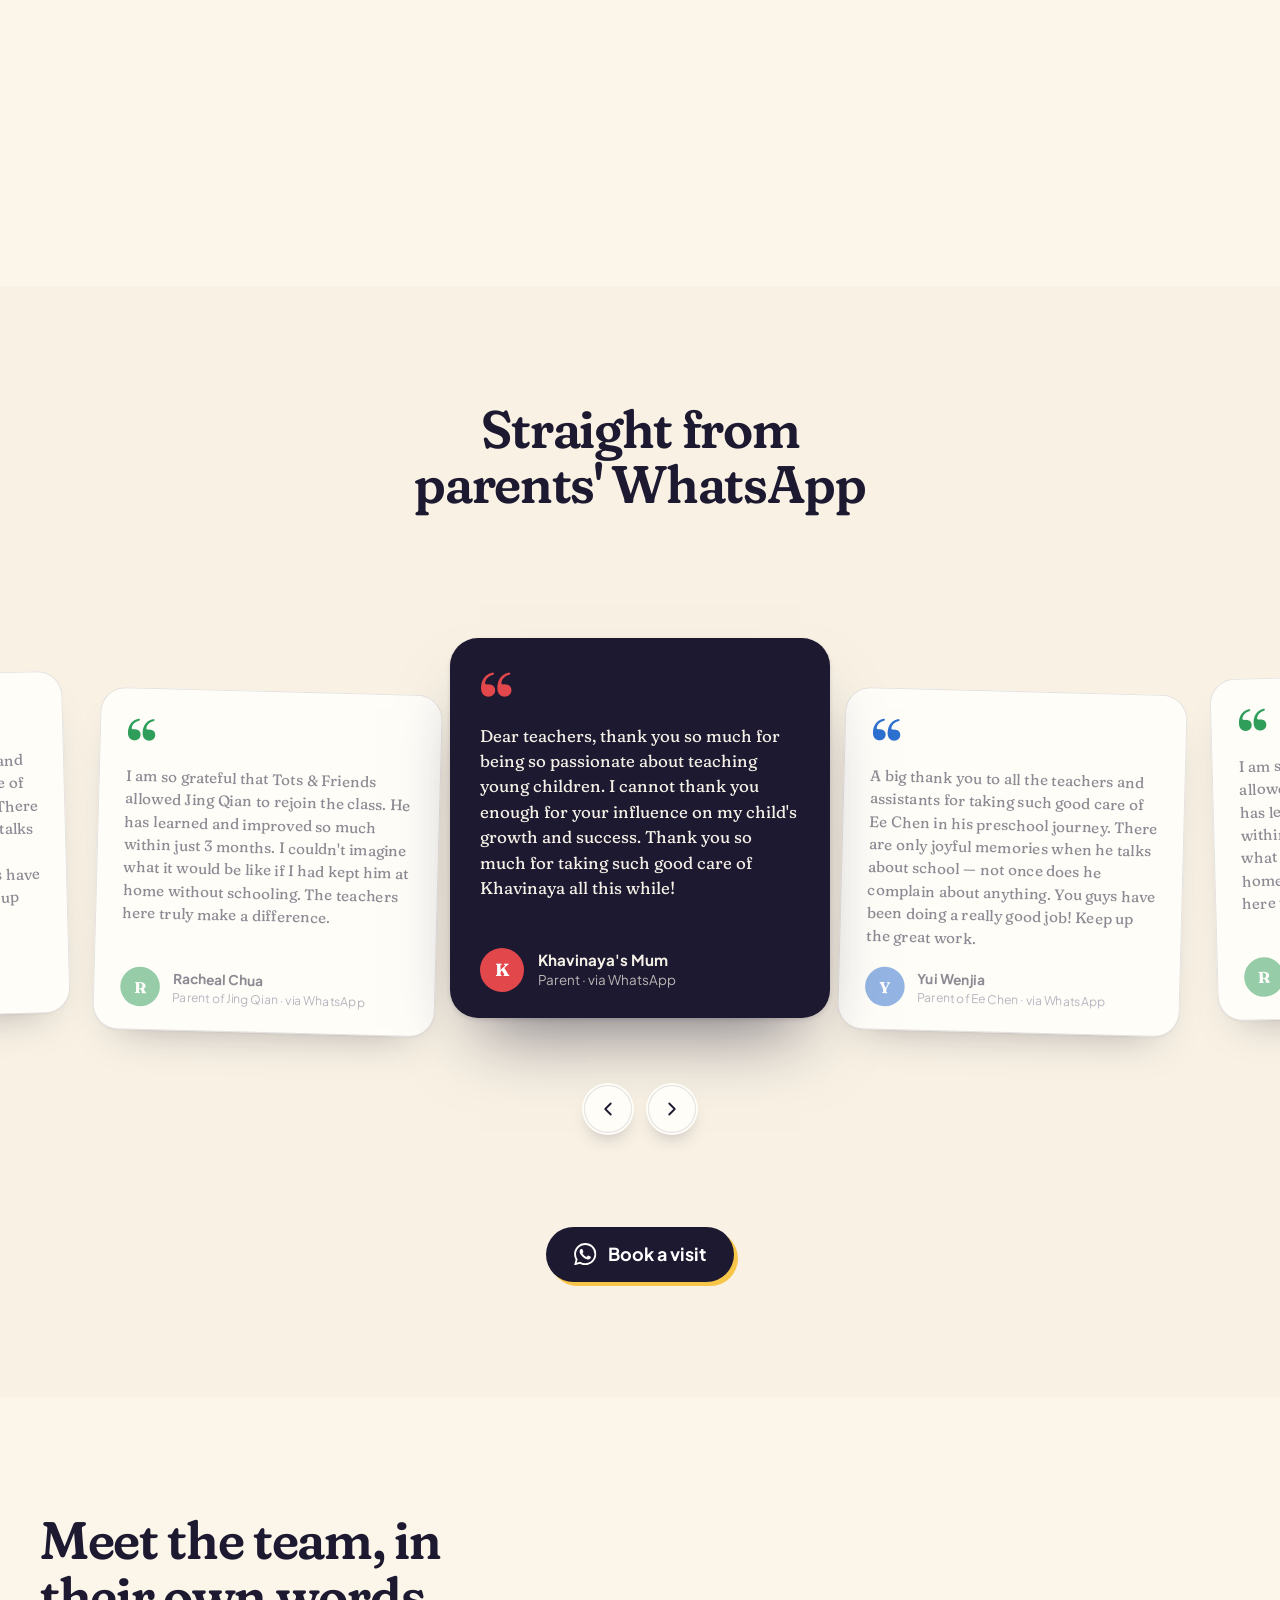
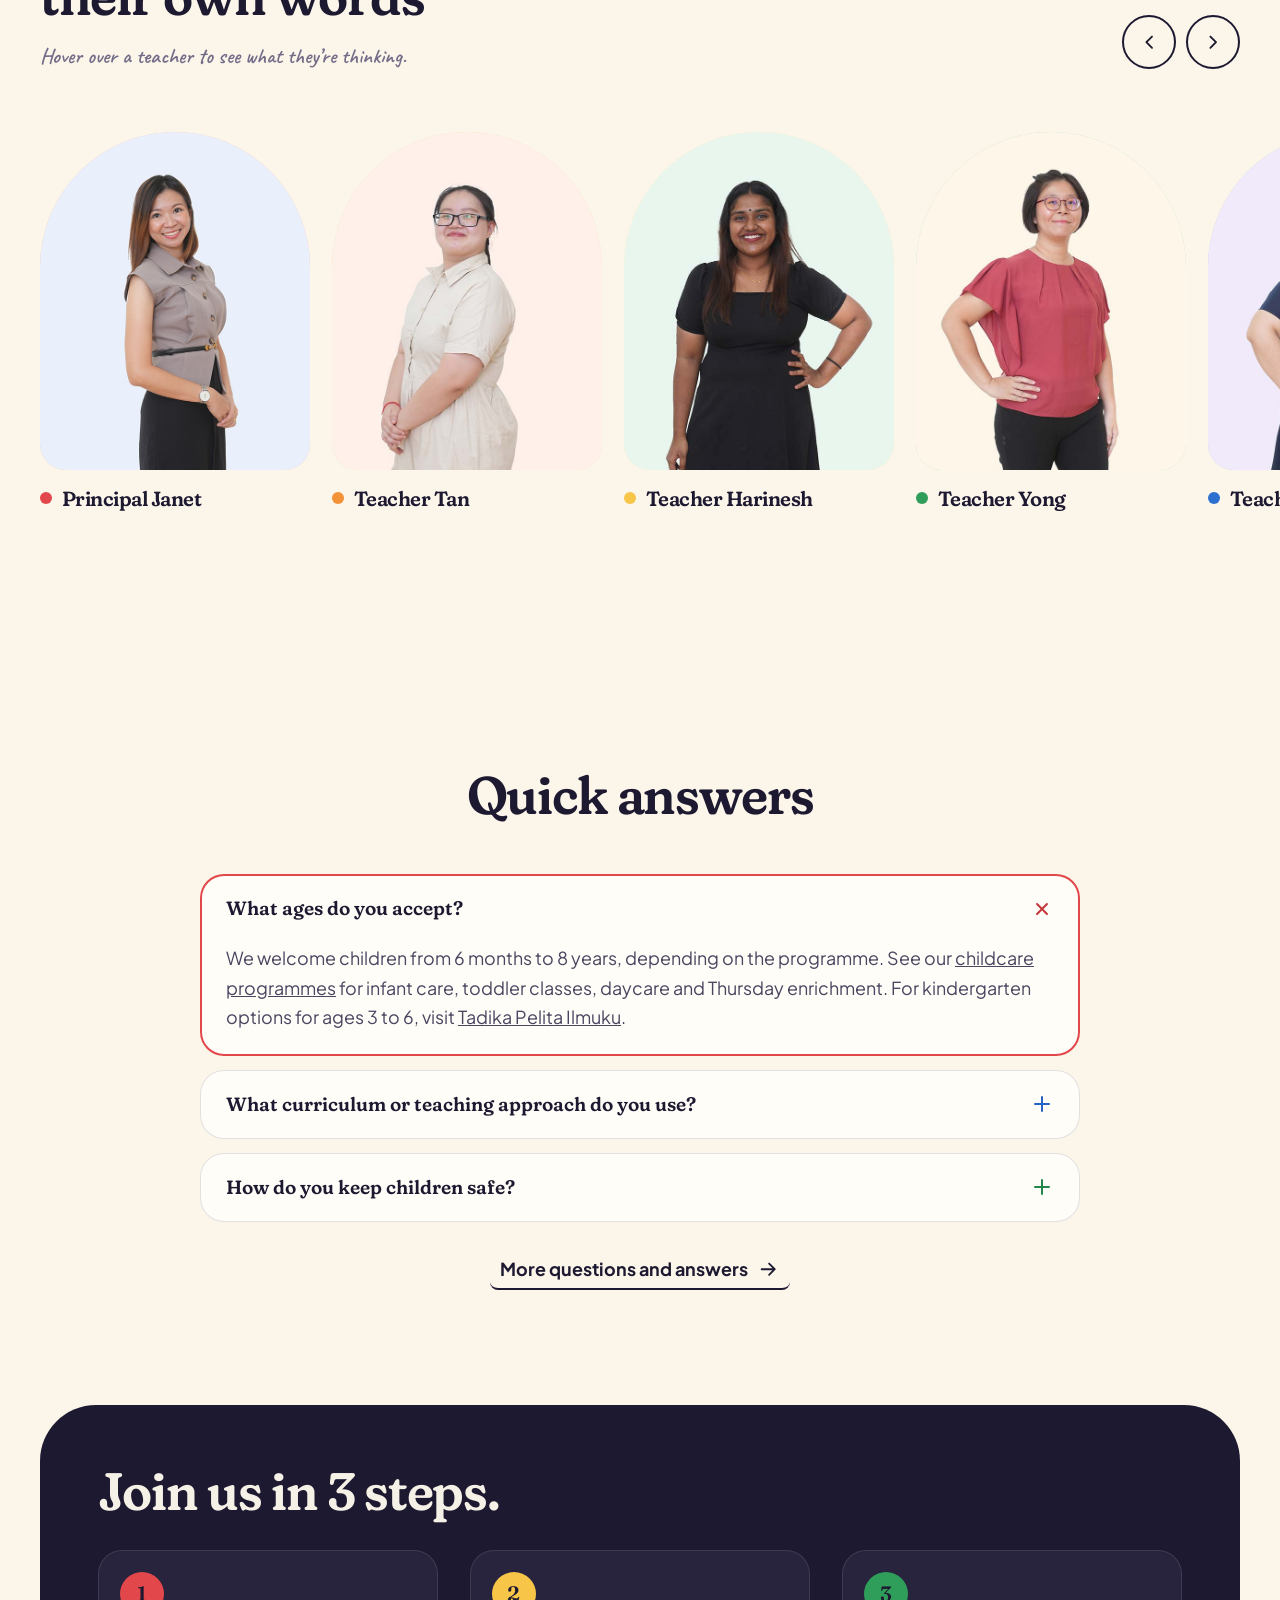
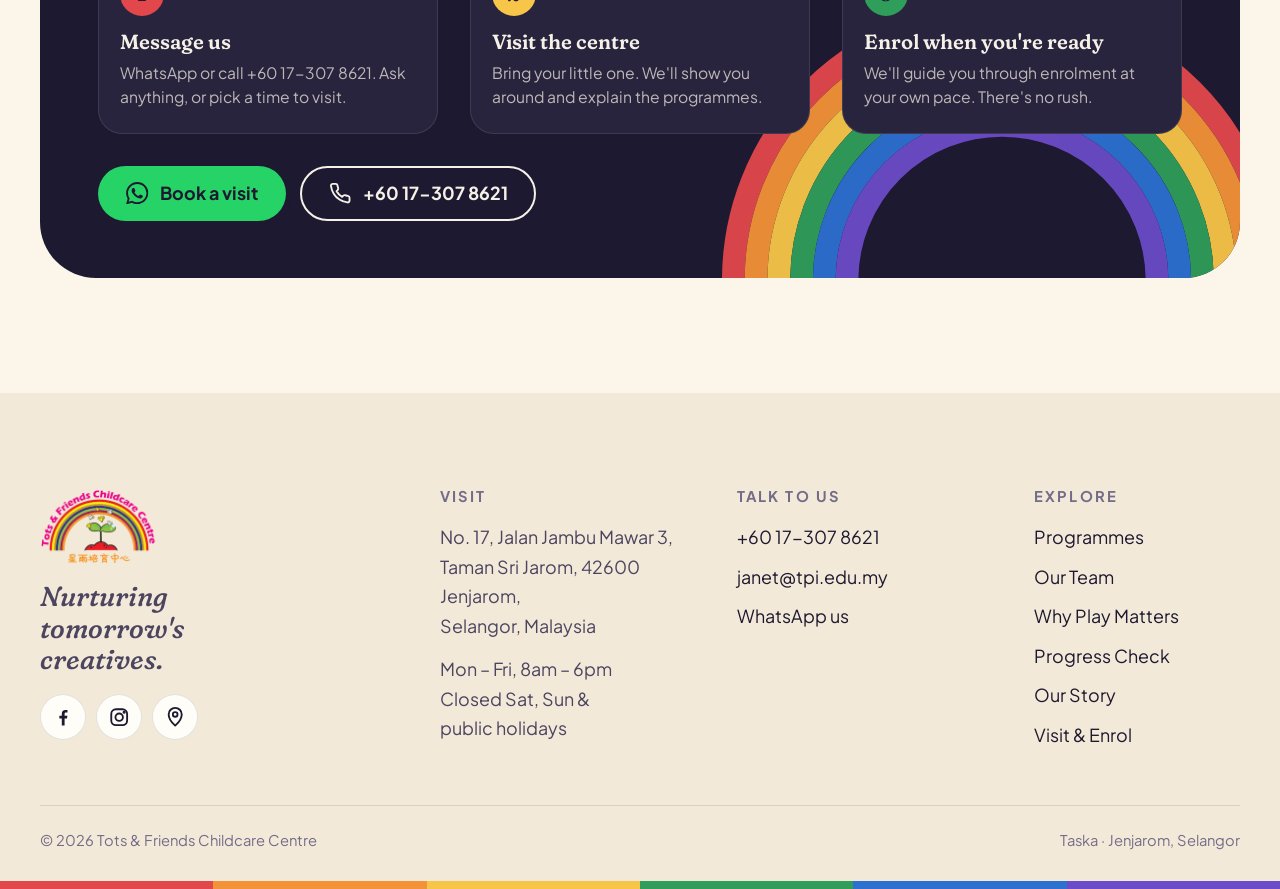
==== commit b4588f13: "New top menu, pinned "Why parents choose us" heading, teacher thought bubbles - Header: new top menu" ====
--- a/index.html
+++ b/index.html
@@ -22,9 +22,9 @@
 <link rel="preconnect" href="https://fonts.gstatic.com" crossorigin>
 <link rel="preload" as="style" href="https://fonts.googleapis.com/css2?family=Caveat:wght@600&amp;family=Fraunces:ital,opsz,wght,SOFT,WONK@0,9..144,300..800,0..100,0..1;1,9..144,300..800,0..100,0..1&amp;family=Plus+Jakarta+Sans:wght@400;500;600;700;800&amp;display=swap" onload="this.onload=null;this.rel='stylesheet'">
 <noscript><link rel="stylesheet" href="https://fonts.googleapis.com/css2?family=Caveat:wght@600&amp;family=Fraunces:ital,opsz,wght,SOFT,WONK@0,9..144,300..800,0..100,0..1;1,9..144,300..800,0..100,0..1&amp;family=Plus+Jakarta+Sans:wght@400;500;600;700;800&amp;display=swap"></noscript>
-<link rel="stylesheet" href="/styles.css?v=20261125-polish">
+<link rel="stylesheet" href="/styles.css?v=20261125-page-menu">
 <script>document.documentElement.classList.add('js')</script>
-<script src="main.js?v=20261125-polish" defer></script>
+<script src="main.js?v=20261125-page-menu" defer></script>
 <script type="application/ld+json">
 {
   "@context": "https://schema.org",
@@ -77,14 +77,14 @@
   <symbol id="i-pin" viewBox="0 0 24 24"><path d="M12 21s-7-6.2-7-12a7 7 0 0 1 14 0c0 5.8-7 12-7 12z"/><circle cx="12" cy="9" r="2.5"/></symbol>
   <symbol id="i-clock" viewBox="0 0 24 24"><circle cx="12" cy="12" r="9"/><path d="M12 7v5l3 2"/></symbol>
   <symbol id="i-menu" viewBox="0 0 24 24"><path d="M4 7h16M4 12h16M4 17h10"/></symbol>
+  <symbol id="i-sound-on" viewBox="0 0 24 24"><path d="M11 5 6 9H3v6h3l5 4zM15.5 8.5a5 5 0 0 1 0 7M18.5 5.5a9 9 0 0 1 0 13"/></symbol>
+  <symbol id="i-sound-off" viewBox="0 0 24 24"><path d="M11 5 6 9H3v6h3l5 4zM16 9l5 6m0-6-5 6"/></symbol>
   <symbol id="i-close" viewBox="0 0 24 24"><path d="M6 6l12 12M18 6 6 18"/></symbol>
   <symbol id="i-cal" viewBox="0 0 24 24"><rect x="3.5" y="5" width="17" height="15" rx="2"/><path d="M3.5 10h17M8 3v4M16 3v4"/></symbol>
   <symbol id="i-spark" viewBox="0 0 24 24"><path d="M12 3c.6 4.6 2.4 6.4 7 7-4.6.6-6.4 2.4-7 7-.6-4.6-2.4-6.4-7-7 4.6-.6 6.4-2.4 7-7z"/></symbol>
   <symbol id="i-star" viewBox="0 0 24 24"><path fill="currentColor" stroke="none" d="M12 0c1 7.2 4.8 11 12 12-7.2 1-11 4.8-12 12-1-7.2-4.8-11-12-12 7.2-1 11-4.8 12-12z"/></symbol>
   <symbol id="i-check" viewBox="0 0 24 24"><path d="m5 12 5 5 9-10"/></symbol>
   <symbol id="i-plus" viewBox="0 0 24 24"><path d="M12 5v14M5 12h14"/></symbol>
-  <symbol id="i-sound-on" viewBox="0 0 24 24"><path d="M11 5 6 9H3v6h3l5 4z"/><path d="M15.5 8.5a5 5 0 0 1 0 7M18.5 5.5a9 9 0 0 1 0 13"/></symbol>
-  <symbol id="i-sound-off" viewBox="0 0 24 24"><path d="M11 5 6 9H3v6h3l5 4z"/><path d="m16 9 5 6M21 9l-5 6"/></symbol>
   <symbol id="i-chev-l" viewBox="0 0 24 24"><path d="m15 6-6 6 6 6"/></symbol>
   <symbol id="i-chev-r" viewBox="0 0 24 24"><path d="m9 6 6 6-6 6"/></symbol>
   <symbol id="i-fb" viewBox="0 0 24 24"><path fill="currentColor" stroke="none" d="M13.5 21v-7.5h2.6l.4-3h-3V8.6c0-.9.3-1.5 1.5-1.5h1.6V4.4c-.3 0-1.2-.1-2.3-.1-2.3 0-3.8 1.4-3.8 3.9v2.3H7.9v3h2.6V21z"/></symbol>
@@ -95,40 +95,56 @@
 
 <header class="site-header">
   <div class="wrap nav">
-    <a class="brand" href="/"><img src="images/logo.webp" alt="Tots &amp; Friends Childcare Centre — home" width="240" height="150"></a>
-    <nav aria-label="Main">
+    <a class="brand" href="/"><img src="/images/logo.webp" alt="Tots &amp; Friends Childcare Centre — home" width="240" height="150"></a>
+    <nav class="desktop-nav" aria-label="Main">
       <ul class="nav-links">
-        <li><a href="/" aria-current="page">Home</a></li>
-        <li><a href="/philosophy">Why Play Matters</a></li>
-        <li><a href="/timeline">Our Story</a></li>
-        <li><a href="/contact">Visit &amp; Enrol</a></li>
+        <li><a class="nav-link nav-link--home" href="/" aria-current="page">Home</a></li>
+        <li><a class="nav-link nav-link--programmes" href="/programmes">Programmes</a></li>
+        <li>
+          <details class="nav-group nav-group--parents" name="desktop-nav">
+            <summary class="nav-link">For Parents</summary>
+            <ul class="nav-panel">
+              <li><a href="/philosophy"><strong>Why Play Matters</strong><span>How children learn through play</span></a></li>
+              <li><a href="/progress"><strong>Progress Check</strong><span>For toddlers aged 2–3</span></a></li>
+            </ul>
+          </details>
+        </li>
+        <li><a class="nav-link nav-link--story" href="/timeline">Our Story</a></li>
+        <li><a class="nav-link nav-link--visit" href="/contact">Visit &amp; Enrol</a></li>
       </ul>
     </nav>
     <div class="nav-end">
-      <button class="sound-btn" type="button" data-sound aria-pressed="false" aria-label="Sound effects"><svg class="i on"><use href="#i-sound-on"/></svg><svg class="i off"><use href="#i-sound-off"/></svg><span aria-hidden="true">Sound</span></button>
+      <button class="sound-btn" type="button" data-sound aria-pressed="false" aria-label="Sound"><svg class="i sound-on" aria-hidden="true"><use href="#i-sound-on"/></svg><svg class="i sound-off" aria-hidden="true"><use href="#i-sound-off"/></svg><span class="sound-label">Sound</span></button>
       <a class="btn btn-primary btn-sm nav-cta" href="/contact">Book a visit</a>
-      <button class="menu-btn" popovertarget="menu" aria-label="Open menu"><svg class="i bars" viewBox="0 0 24 24" aria-hidden="true"><path class="b1" d="M4 7h16"/><path class="b2" d="M4 12h16"/><path class="b3" d="M4 17h16" pathLength="1"/></svg></button>
+      <button class="menu-btn" type="button" popovertarget="menu" aria-label="Menu"><svg class="i" aria-hidden="true"><use href="#i-menu"/></svg></button>
     </div>
   </div>
 </header>
 
 <div id="menu" popover role="dialog" aria-modal="true" aria-label="Mobile menu">
-  <div class="menu-wipe" aria-hidden="true"><i></i></div>
   <div class="menu-top">
-    <img src="images/logo.webp" alt="" width="240" height="150">
-    <button class="menu-btn menu-close" type="button" autofocus popovertarget="menu" popovertargetaction="hide" aria-label="Close menu"><svg class="i bars" viewBox="0 0 24 24" aria-hidden="true"><path class="b1" d="M4 7h16"/><path class="b2" d="M4 12h16"/><path class="b3" d="M4 17h16" pathLength="1"/></svg></button>
+    <button class="menu-back" type="button" hidden>Back</button>
+    <button class="menu-btn menu-close" type="button" autofocus popovertarget="menu" popovertargetaction="hide" aria-label="Close"><svg class="i" aria-hidden="true"><use href="#i-close"/></svg></button>
   </div>
-  <nav aria-label="Mobile">
-    <ol class="menu-links">
-      <li><a href="/" style="--c:var(--red-d)" aria-current="page"><span class="mark" aria-hidden="true"></span><span class="menu-label"><span>Home</span></span></a></li>
-      <li><a href="/philosophy" style="--c:var(--orange-d)"><span class="mark" aria-hidden="true"></span><span class="menu-label"><span>Why Play Matters</span></span></a></li>
-      <li><a href="/timeline" style="--c:var(--green-d)"><span class="mark" aria-hidden="true"></span><span class="menu-label"><span>Our Story</span></span></a></li>
-      <li><a href="/contact" style="--c:var(--blue-d)"><span class="mark" aria-hidden="true"></span><span class="menu-label"><span>Visit &amp; Enrol</span></span></a></li>
-    </ol>
+  <nav aria-label="Main">
+    <ul class="menu-links" id="menu-root">
+      <li><a class="nav-link nav-link--home" href="/" aria-current="page">Home</a></li>
+      <li><a class="nav-link nav-link--programmes" href="/programmes">Programmes</a></li>
+      <li><button class="nav-link nav-group--parents" type="button" data-menu-topic aria-controls="menu-parents">For Parents</button></li>
+      <li><a class="nav-link nav-link--story" href="/timeline">Our Story</a></li>
+      <li><a class="nav-link nav-link--visit" href="/contact">Visit &amp; Enrol</a></li>
+    </ul>
+    <section class="menu-topic nav-group nav-group--parents" id="menu-parents" aria-labelledby="menu-title-parents" hidden>
+      <h2 id="menu-title-parents">For Parents</h2>
+      <ul class="nav-panel">
+        <li><a href="/philosophy"><strong>Why Play Matters</strong><span>How children learn through play</span></a></li>
+        <li><a href="/progress"><strong>Progress Check</strong><span>For toddlers aged 2–3</span></a></li>
+      </ul>
+    </section>
   </nav>
   <div class="menu-foot">
-    <a class="btn btn-wa" href="https://wa.me/60173078621?text=Hi!%20I%27d%20like%20to%20enquire%20about%20enrolment%20at%20Tots%20%26%20Friends%20Childcare%20Centre."><svg class="i"><use href="#i-wa"/></svg>Chat on WhatsApp</a>
-    <p>+60 17-307 8621 · Mon–Fri, 8am–6pm</p>
+    <a class="btn btn-primary btn-sm nav-cta" href="/contact">Book a visit</a>
+    <button class="sound-btn" type="button" data-sound aria-pressed="false" aria-label="Sound"><svg class="i sound-on" aria-hidden="true"><use href="#i-sound-on"/></svg><svg class="i sound-off" aria-hidden="true"><use href="#i-sound-off"/></svg><span class="sound-label">Sound</span></button>
   </div>
 </div>
 
@@ -314,14 +330,9 @@
 
   <!-- ============ BELIEFS: classroom pin-board ============ -->
   <section class="section day" id="values" aria-labelledby="values-title" data-day>
-    <div class="wrap">
-      <div class="section-head" data-reveal>
-        <h2 id="values-title">Why parents <em class="accent">choose</em> us.</h2>
-        <p class="lede">Follow one day at Tots, from drop-off to the big days. Each part of the day shows one thing we believe, with someone who sees it happen.</p>
-      </div>
-    </div>
     <div class="day-pin">
       <div class="day-stage">
+        <h2 id="values-title" class="day-title">Why parents <em class="accent">choose</em> us.</h2>
         <div class="day-glow" aria-hidden="true"></div>
         <svg class="day-rainbow" viewBox="0 0 1200 620" aria-hidden="true"><path d="M 26 620 A 574 574 0 0 1 1174 620" fill="none" stroke="var(--red)" stroke-width="32"/><path d="M 58 620 A 542 542 0 0 1 1142 620" fill="none" stroke="var(--orange)" stroke-width="32"/><path d="M 90 620 A 510 510 0 0 1 1110 620" fill="none" stroke="var(--yellow)" stroke-width="32"/><path d="M 122 620 A 478 478 0 0 1 1078 620" fill="none" stroke="var(--green)" stroke-width="32"/><path d="M 154 620 A 446 446 0 0 1 1046 620" fill="none" stroke="var(--blue)" stroke-width="32"/><path d="M 186 620 A 414 414 0 0 1 1014 620" fill="none" stroke="var(--purple)" stroke-width="32"/></svg>
         <div class="day-sparks" aria-hidden="true"><svg class="day-spark" style="left:10%;top:16%;--s:24px;--t:0s;color:var(--yellow)" aria-hidden="true"><use href="#i-star"/></svg><svg class="day-spark" style="left:24%;top:32%;--s:14px;--t:0.7s;color:var(--pink)" aria-hidden="true"><use href="#i-star"/></svg><svg class="day-spark" style="left:38%;top:9%;--s:20px;--t:1.3s;color:var(--yellow)" aria-hidden="true"><use href="#i-star"/></svg><svg class="day-spark" style="left:55%;top:24%;--s:12px;--t:0.4s;color:var(--cream)" aria-hidden="true"><use href="#i-star"/></svg><svg class="day-spark" style="left:68%;top:11%;--s:26px;--t:1s;color:var(--yellow)" aria-hidden="true"><use href="#i-star"/></svg><svg class="day-spark" style="left:84%;top:28%;--s:16px;--t:1.6s;color:var(--pink)" aria-hidden="true"><use href="#i-star"/></svg><svg class="day-spark" style="left:92%;top:13%;--s:12px;--t:0.5s;color:var(--cream)" aria-hidden="true"><use href="#i-star"/></svg><svg class="day-spark" style="left:46%;top:38%;--s:10px;--t:1.1s;color:var(--yellow)" aria-hidden="true"><use href="#i-star"/></svg></div>
@@ -439,6 +450,7 @@
     <div class="wrap section-head-row">
       <div class="section-head" data-reveal>
         <h2 id="team-title">Meet the team, in their own words</h2>
+        <p class="team-hint"><span class="hint-hover">Hover over a teacher to see what they’re thinking.</span><span class="hint-tap">Tap a teacher to see what they’re thinking.</span></p>
       </div>
       <div class="carousel-btns">
         <button class="round-btn" data-scroll="-1" aria-controls="team-track" aria-label="Previous team members"><svg class="i"><use href="#i-chev-l"/></svg></button>
@@ -446,13 +458,13 @@
       </div>
     </div>
     <ul class="team-track" id="team-track" tabindex="0" aria-label="Team members (scroll sideways)">
-      <li class="member" style="--c:var(--red)"><div class="member-photo arch"><img src="images/team-principal-janet.jpg" alt="Principal Janet" width="600" height="900" loading="lazy"></div><h3>Principal Janet</h3><p>“I enjoy travelling, movies, and singing — little things that bring balance to my life. At Tots, I love chatting with the children, listening to their stories, and watching them grow in confidence. I strive to create a warm, safe, and fun environment for every child, and I'm grateful to be part of a place filled with love, care, and positivity.”</p></li>
-      <li class="member" style="--c:var(--orange)"><div class="member-photo arch"><img src="images/team-teacher-tan.jpg" alt="Teacher Tan" width="600" height="900" loading="lazy"></div><h3>Teacher Tan</h3><p>“Outside of school, I enjoy NGO activities, hiking, family time, and playing kabaddi. Being part of the Tots team means working with children I care about, building a fun learning environment, and growing alongside my colleagues.”</p></li>
-      <li class="member" style="--c:var(--yellow)"><div class="member-photo arch"><img src="images/team-teacher-harinesh.jpg" alt="Teacher Harinesh" width="600" height="900" loading="lazy"></div><h3>Teacher Harinesh</h3><p>“I enjoy the little moments in life — laughing, creating, and making a positive impact on others. Tots is where my teaching journey began. When I joined in 2023 I had little experience, but I've grown so much since. I'm truly grateful to this school for shaping me into the teacher I am today.”</p></li>
-      <li class="member" style="--c:var(--green)"><div class="member-photo arch"><img src="images/team-teacher-yong.jpg" alt="Teacher Yong" width="600" height="900" loading="lazy"></div><h3>Teacher Yong</h3><p>“Children learn through doing, exploring, and sometimes making a beautiful mess. I create spaces where curiosity is always encouraged and no question is too small.”</p></li>
-      <li class="member" style="--c:var(--blue)"><div class="member-photo arch"><img src="images/team-teacher-xinhui.jpg" alt="Teacher Xin Hui" width="600" height="900" loading="lazy"></div><h3>Teacher Xin Hui</h3><p>“I enjoy quiet moments to relax and recharge. At Tots, what I value most is the teamwork, open communication, and the time I get to spend with the children.”</p></li>
-      <li class="member" style="--c:var(--purple)"><div class="member-photo arch"><img src="images/team-teacher-syamila.jpg" alt="Teacher Syamila" width="600" height="900" loading="lazy"></div><h3>Teacher Syamila</h3><p>“I'm grateful for the opportunity to not only care for children but to actively contribute to their learning and growth. The teamwork, guidance, and positive atmosphere here make teaching at Tots a truly meaningful experience.”</p></li>
-      <li class="member" style="--c:var(--red)"><div class="member-photo arch"><img src="images/team-assistant-kala.jpg" alt="Assistant Kala" width="600" height="900" loading="lazy"></div><h3>Assistant Kala</h3><p>“I am here to make sure every child feels comfortable and happy from the moment they arrive. A settled, content child is a child who is ready to learn and explore.”</p></li>
+      <li class="member" tabindex="0" style="--c:var(--red)"><div class="member-photo arch"><img src="images/team-principal-janet.jpg" alt="Principal Janet" width="600" height="900" loading="lazy"></div><h3>Principal Janet</h3><p class="member-say">“I enjoy travelling, movies, and singing — little things that bring balance to my life. At Tots, I love chatting with the children, listening to their stories, and watching them grow in confidence. I strive to create a warm, safe, and fun environment for every child, and I'm grateful to be part of a place filled with love, care, and positivity.”</p></li>
+      <li class="member" tabindex="0" style="--c:var(--orange)"><div class="member-photo arch"><img src="images/team-teacher-tan.jpg" alt="Teacher Tan" width="600" height="900" loading="lazy"></div><h3>Teacher Tan</h3><p class="member-say">“Outside of school, I enjoy NGO activities, hiking, family time, and playing kabaddi. Being part of the Tots team means working with children I care about, building a fun learning environment, and growing alongside my colleagues.”</p></li>
+      <li class="member" tabindex="0" style="--c:var(--yellow)"><div class="member-photo arch"><img src="images/team-teacher-harinesh.jpg" alt="Teacher Harinesh" width="600" height="900" loading="lazy"></div><h3>Teacher Harinesh</h3><p class="member-say">“I enjoy the little moments in life — laughing, creating, and making a positive impact on others. Tots is where my teaching journey began. When I joined in 2023 I had little experience, but I've grown so much since. I'm truly grateful to this school for shaping me into the teacher I am today.”</p></li>
+      <li class="member" tabindex="0" style="--c:var(--green)"><div class="member-photo arch"><img src="images/team-teacher-yong.jpg" alt="Teacher Yong" width="600" height="900" loading="lazy"></div><h3>Teacher Yong</h3><p class="member-say">“Children learn through doing, exploring, and sometimes making a beautiful mess. I create spaces where curiosity is always encouraged and no question is too small.”</p></li>
+      <li class="member" tabindex="0" style="--c:var(--blue)"><div class="member-photo arch"><img src="images/team-teacher-xinhui.jpg" alt="Teacher Xin Hui" width="600" height="900" loading="lazy"></div><h3>Teacher Xin Hui</h3><p class="member-say">“I enjoy quiet moments to relax and recharge. At Tots, what I value most is the teamwork, open communication, and the time I get to spend with the children.”</p></li>
+      <li class="member" tabindex="0" style="--c:var(--purple)"><div class="member-photo arch"><img src="images/team-teacher-syamila.jpg" alt="Teacher Syamila" width="600" height="900" loading="lazy"></div><h3>Teacher Syamila</h3><p class="member-say">“I'm grateful for the opportunity to not only care for children but to actively contribute to their learning and growth. The teamwork, guidance, and positive atmosphere here make teaching at Tots a truly meaningful experience.”</p></li>
+      <li class="member" tabindex="0" style="--c:var(--red)"><div class="member-photo arch"><img src="images/team-assistant-kala.jpg" alt="Assistant Kala" width="600" height="900" loading="lazy"></div><h3>Assistant Kala</h3><p class="member-say">“I am here to make sure every child feels comfortable and happy from the moment they arrive. A settled, content child is a child who is ready to learn and explore.”</p></li>
     </ul>
   </section>
 
--- a/styles.css
+++ b/styles.css
@@ -134,139 +134,192 @@
 /* ---------- header ---------- */
 .site-header {
   position: fixed; inset: 0 0 auto; z-index: 60;
-  transition: background-color .3s, box-shadow .3s, backdrop-filter .3s;
-}
-.site-header.scrolled {
-  background: color-mix(in srgb, var(--paper) 84%, transparent);
-  -webkit-backdrop-filter: blur(14px) saturate(1.3); backdrop-filter: blur(14px) saturate(1.3);
+  transition: background-color .25s, box-shadow .25s;
+}
+.site-header.scrolled, .site-header:has(.nav-group[open]) {
+  background: color-mix(in srgb, var(--paper) 94%, transparent);
   box-shadow: 0 1px 0 var(--line);
 }
-.nav { display: flex; align-items: center; justify-content: space-between; gap: 16px; height: 84px; }
+.site-header.scrolled { -webkit-backdrop-filter: blur(14px); backdrop-filter: blur(14px); }
+.nav {
+  display: flex; align-items: center; gap: clamp(18px, 3.1vw, 42px); height: 84px;
+}
 .brand { display: block; flex: none; border-radius: 12px; }
 .brand img { height: 54px; width: auto; }
-.nav-links {
-  display: flex; gap: 2px; padding: 6px; list-style: none; border-radius: 999px;
-  background: color-mix(in srgb, var(--card) 78%, transparent); box-shadow: inset 0 0 0 1px var(--line);
-}
-.nav-links a {
-  display: block; padding: .62em 1.15em; border-radius: 999px;
-  font-weight: 600; font-size: .95rem; text-decoration: none; color: var(--ink-2);
-  transition: background-color .2s, color .2s;
-}
-.nav-links a:hover { color: var(--ink); background: rgba(29, 25, 48, .06); }
-.nav-links a[aria-current="page"] { background: var(--ink); color: #fff; }
-.menu-btn {
-  display: none; place-items: center; width: 48px; height: 48px; border-radius: 50%;
-  border: 0; background: var(--ink); color: #fff; cursor: pointer;
-  transition: scale .45s var(--ease-spring), background-color .2s;
-}
-.menu-btn:active { scale: .9; }
-/* Burger and cross are the same three bars. The menu's copy turns into a cross while the menu is open. */
-.bars path { transform-box: view-box; transform-origin: 12px 12px; transition: transform .6s var(--ease-spring), opacity .25s, stroke-dasharray .45s var(--ease-out); }
-.bars .b3 { stroke-dasharray: .62 1; } /* shorter bottom bar, like our old burger */
-#menu:popover-open .bars .b1 { transform: rotate(45deg) translateY(5px); }
-#menu:popover-open .bars .b2 { transform: scaleX(0); opacity: 0; }
-#menu:popover-open .bars .b3 { transform: rotate(-45deg) translateY(-5px); stroke-dasharray: 1 1; }
-@starting-style {
-  #menu:popover-open .bars path { transform: none; opacity: 1; }
-  #menu:popover-open .bars .b3 { stroke-dasharray: .62 1; }
-}
-@media (max-width: 920px) {
-  .nav { height: 72px; }
-  .brand img { height: 46px; }
-  .nav nav, .nav-cta { display: none; }
-  .menu-btn { display: grid; }
-  .sound-btn { width: 48px; height: 48px; padding: 0; justify-content: center; }
-  .sound-btn span { display: none; }
-}
-
-/* sound toggle (header) */
-.nav-end { display: flex; align-items: center; gap: 10px; }
+.nav-end { display: flex; align-items: center; gap: 10px; margin-inline-start: auto; }
+.nav-cta { box-shadow: 3px 3px 0 var(--yellow); }
+.nav-cta:hover { box-shadow: 5px 5px 0 var(--yellow); }
+
+.nav-links, .menu-links, .nav-panel { list-style: none; padding: 0; }
+.nav-links { display: flex; align-items: center; gap: 3px; }
+.nav-group { position: relative; }
+.nav-link--home { --nav-accent: #775300; --nav-tint: #f8ecc6; }
+.nav-link--programmes { --nav-accent: #216541; --nav-tint: #e8f2e9; }
+.nav-group--parents { --nav-accent: var(--purple-d); --nav-tint: #eee7fa; }
+.nav-link--story { --nav-accent: #2656a1; --nav-tint: #e7eef9; }
+.nav-link--visit { --nav-accent: #a53549; --nav-tint: #fae8eb; }
+.nav-link {
+  display: flex; align-items: center; gap: 9px; min-height: 44px; padding: 0 .9rem;
+  border-radius: 12px; font-size: .9rem; font-weight: 700; line-height: 1.25;
+  color: var(--ink); text-decoration: none; white-space: nowrap;
+  transition: background-color .18s, color .18s;
+}
+summary.nav-link { list-style: none; cursor: pointer; }
+summary.nav-link::-webkit-details-marker { display: none; }
+.nav-link:is(:hover, [aria-current="page"]),
+.nav-group:is([open], :has(a[aria-current="page"])) > .nav-link,
+#menu:has(#menu-parents [aria-current="page"]) [aria-controls="menu-parents"] {
+  color: var(--nav-accent);
+  background: var(--nav-tint);
+}
+summary.nav-link::after, [data-menu-topic]::after, .menu-back::before {
+  content: ""; flex: none; width: 7px; height: 7px;
+  border: solid currentColor; border-width: 0 1.5px 1.5px 0;
+  rotate: 45deg; translate: 0 -2px;
+  transition: rotate .2s var(--ease-out), translate .2s var(--ease-out);
+}
+.nav-group[open] > .nav-link::after { rotate: 225deg; translate: 0 2px; }
+.nav-links .nav-group { --panel-gap: 6px; }
+.nav-links .nav-group[open] { z-index: 2; }
+/* Keep the pointer inside the group between the trigger and the dropdown. */
+.nav-links .nav-group[open]::before, .nav-links .nav-panel {
+  position: absolute; inset-inline-start: 0; width: 272px;
+}
+.nav-links .nav-group[open]::before { content: ""; top: 100%; height: var(--panel-gap); }
+.nav-panel {
+  padding: 8px; border: 1px solid var(--line); border-radius: 18px; background: var(--card);
+}
+.nav-links .nav-panel {
+  display: grid; gap: 4px; z-index: 1; inset-block-start: calc(100% + var(--panel-gap));
+  max-height: calc(100dvh - 86px); overflow-y: auto;
+  box-shadow: 0 18px 36px -18px rgba(29,25,48,.3), 0 3px 10px rgba(29,25,48,.08);
+}
+.nav-panel a {
+  display: grid; gap: 2px; align-content: center;
+  min-height: 54px; padding: 9px 10px; border-radius: 10px;
+  color: var(--ink); line-height: 1.3; text-decoration: none;
+  transition: background-color .18s;
+}
+.nav-panel a strong { font-size: .88rem; font-weight: 800; }
+.nav-panel a span { font-size: .78rem; color: var(--ink-2); }
+.nav-panel a:hover, .nav-panel a[aria-current="page"], .nav-panel a:focus-visible {
+  background: var(--nav-tint); color: var(--nav-accent);
+}
+.nav-panel a:focus-visible { outline-offset: -3px; }
+.nav-links .nav-group:not([open]) > .nav-panel { pointer-events: none; }
+@media (prefers-reduced-motion: no-preference) {
+  @supports selector(details::details-content) {
+    .nav-links .nav-group::details-content {
+      opacity: 0; content-visibility: hidden;
+      transition: opacity .15s ease-out, content-visibility .15s allow-discrete;
+    }
+    .nav-links .nav-group[open]::details-content {
+      opacity: 1; content-visibility: visible; transition-duration: .22s;
+    }
+    .nav-links .nav-panel {
+      translate: 0 -5px;
+      clip-path: inset(0 0 12px 0 round 18px);
+      transition: translate .15s var(--ease-out), clip-path .15s var(--ease-out);
+    }
+    .nav-links .nav-group[open] > .nav-panel {
+      translate: 0 0;
+      clip-path: inset(-45px round 18px);
+      transition-duration: .22s;
+    }
+    @starting-style {
+      .nav-links .nav-group[open] > .nav-panel {
+        translate: 0 -5px; clip-path: inset(0 0 12px 0 round 18px);
+      }
+    }
+  }
+  @supports not selector(details::details-content) {
+    .nav-links .nav-group[open] > .nav-panel { animation: nav-reveal .22s var(--ease-out); }
+  }
+}
+@keyframes nav-reveal { from { opacity: 0; translate: 0 -5px; } }
+
 .sound-btn {
-  display: inline-flex; align-items: center; gap: 8px; height: 44px; padding: 0 16px 0 13px;
+  display: inline-flex; align-items: center; justify-content: center; gap: 7px; flex: none;
+  min-height: 44px; padding: 0 15px;
   border: 0; border-radius: 999px; cursor: pointer; font-weight: 700; font-size: .9rem; color: var(--ink);
   background: color-mix(in srgb, var(--card) 78%, transparent); box-shadow: inset 0 0 0 1px var(--line);
-  transition-property: background-color, box-shadow, scale; transition-duration: .2s;
-}
+  transition: background-color .2s, box-shadow .2s, scale .5s var(--ease-spring);
+}
+.sound-btn .i { width: 18px; height: 18px; }
+.sound-btn[aria-pressed="false"] .sound-on, .sound-btn[aria-pressed="true"] .sound-off { display: none; }
 .sound-btn:hover { background: var(--card); }
 .sound-btn:active { scale: .94; }
-.sound-btn { transition-property: background-color, box-shadow, scale; transition-duration: .2s, .2s, .5s; transition-timing-function: ease, ease, var(--ease-spring); }
-[data-sound][aria-pressed="true"] .off, [data-sound][aria-pressed="false"] .on { display: none; }
-
-/* Mobile menu: a native popover. Opening: the burger turns into a cross while one soft paper disc
-   grows out of the button and the links fade up. Closing is the same, quicker. */
+.menu-btn, .menu-back {
+  align-items: center; justify-content: center; min-height: 44px; padding: 0 12px; flex: none;
+  border: 0; border-radius: 999px; background: transparent;
+  color: var(--ink); font-size: .85rem; font-weight: 800; cursor: pointer;
+}
+.menu-btn:hover, .menu-back:hover { background: var(--paper-2); }
+.site-header .menu-btn { display: none; border: 1px solid var(--line); background: var(--card); }
+.menu-btn .i { width: 20px; height: 20px; }
+.site-header .menu-btn:hover { background: var(--paper-2); }
+@media (920px < width <= 1100px) {
+  .nav { gap: 18px; }
+  .nav-links .nav-link { gap: 7px; padding-inline: .55rem; font-size: .84rem; }
+  .nav-end { gap: 8px; }
+  .nav-end .sound-btn { padding-inline: 10px; }
+  .nav-end .nav-cta { padding-inline: .8rem; }
+}
+@media (max-width: 920px) {
+  .nav { height: 72px; gap: 8px; }
+  .brand img { height: clamp(38px, 10vw, 46px); }
+  .desktop-nav { display: none; }
+  .nav-end { gap: clamp(6px, 1.8vw, 10px); }
+  .site-header .menu-btn { display: inline-flex; }
+  .sound-btn, .site-header .menu-btn { width: 44px; padding: 0; }
+  .sound-label { display: none; }
+  .nav-end .nav-cta { padding-inline: .55rem; font-size: .8rem; white-space: nowrap; }
+}
+
+/* Each mobile topic takes the place of the main list in the right-hand drawer. */
 #menu {
-  --ox: calc(100% - var(--gutter) - 24px); --oy: 36px; /* centre of the menu button */
-  inset: 0; width: 100%; height: 100%; max-width: none; max-height: none; margin: 0; border: 0;
-  padding: max(12px, env(safe-area-inset-top)) var(--gutter) max(24px, env(safe-area-inset-bottom));
-  background: transparent; color: var(--ink); isolation: isolate;
-  flex-direction: column; gap: 24px; overflow-y: auto; overscroll-behavior: contain;
-  transition: display .4s allow-discrete, overlay .4s allow-discrete; /* stay on screen while the disc shrinks */
-}
-#menu:popover-open { display: flex; }
+  --menu-offset: max(72px, calc(env(safe-area-inset-top) + 58px));
+  inset: var(--menu-offset) max(var(--gutter), env(safe-area-inset-right)) auto auto;
+  width: min(340px, calc(100% - max(var(--gutter), env(safe-area-inset-right)) - var(--gutter)));
+  max-width: none; max-height: calc(100dvh - var(--menu-offset) - max(16px, env(safe-area-inset-bottom)));
+  margin: 0; padding: 10px 12px 14px; border: 1px solid var(--line); border-radius: 22px;
+  background: var(--card); color: var(--ink); box-shadow: var(--shadow);
+  flex-direction: column; gap: 8px; overflow: auto; overscroll-behavior: contain;
+  opacity: 0; translate: 12px 0;
+  transition: opacity .18s, translate .22s var(--ease-out), display .22s allow-discrete, overlay .22s allow-discrete;
+}
+#menu:popover-open { display: flex; opacity: 1; translate: 0 0; }
 #menu:not(:popover-open) { pointer-events: none; }
+#menu::backdrop { background: rgba(29,25,48,.07); }
+@starting-style { #menu:popover-open { opacity: 0; translate: 12px 0; } }
 html:has(#menu:popover-open) { overflow: hidden; }
-.menu-wipe { position: fixed; inset: 0; z-index: -1; pointer-events: none; }
-.menu-wipe i {
-  position: absolute; inset: 0; background: var(--paper);
-  clip-path: circle(0px at var(--ox) var(--oy));
-  transition: clip-path .35s cubic-bezier(.4, 0, .6, 1);
-}
-#menu:popover-open .menu-wipe i {
-  clip-path: circle(115vmax at var(--ox) var(--oy));
-  transition: clip-path .55s cubic-bezier(.3, 0, .1, 1);
-}
-@starting-style { #menu:popover-open .menu-wipe i { clip-path: circle(0px at var(--ox) var(--oy)); } }
-/* content: fades out first on close, fades up gently after the disc starts on open */
-#menu .menu-top img, #menu nav, #menu .menu-foot { transition: opacity .15s ease-out; }
-#menu:not(:popover-open) .menu-top img, #menu:not(:popover-open) nav, #menu:not(:popover-open) .menu-foot { opacity: 0; }
-.menu-close { position: relative; z-index: 1; }
-.menu-top { display: flex; justify-content: space-between; align-items: center; min-height: 48px; flex: none; }
-.menu-top img { height: 46px; width: auto; }
-.menu-close { display: grid; }
-#menu nav { margin-block: auto; }
-.menu-links { list-style: none; padding: 0; }
-.menu-links li + li { border-top: 1px solid var(--line); }
-.menu-links li:nth-child(2) { --menu-row: 1; }
-.menu-links li:nth-child(3) { --menu-row: 2; }
-.menu-links li:nth-child(4) { --menu-row: 3; }
-.menu-links a {
-  display: flex; align-items: center; gap: clamp(10px, 4vw, 16px); padding: 12px 0;
-  font: 600 clamp(2rem, 10vw, 3.4rem)/1.05 var(--font-display); font-variation-settings: "SOFT" 100;
-  text-decoration: none; letter-spacing: -.02em; min-width: 0;
-}
-.menu-links a[aria-current="page"] { color: var(--c); }
-.menu-links .mark { width: 30px; height: 15px; border-radius: 15px 15px 0 0; flex: none; }
-.menu-label { position: relative; display: block; overflow: hidden; padding: .08em .08em .12em; margin-inline: -.08em; }
-.menu-label > span { display: block; }
-.menu-foot { display: grid; gap: 14px; justify-items: start; color: var(--ink-2); }
-@media (prefers-reduced-motion: no-preference) {
-  /* each link: a colour block sweeps across and uncovers the text */
-  #menu:popover-open .menu-label > span,
-  #menu:popover-open .menu-label::after {
-    animation-delay: calc(.2s + var(--menu-row, 0) * .075s);
-    animation-duration: .58s;
-    animation-fill-mode: both;
-    animation-timing-function: var(--ease-out);
-  }
-  #menu:popover-open .menu-label > span { animation-name: menu-text-reveal; }
-  #menu:popover-open .menu-label::after {
-    content: ""; position: absolute; inset: 0; background: var(--c); pointer-events: none;
-    animation-name: menu-block-sweep;
-  }
-  #menu:popover-open .menu-foot, #menu:popover-open .menu-top img { animation: menu-rise .5s var(--ease-out) backwards; }
-  #menu:popover-open .menu-foot { animation-delay: .4s; }
-  #menu:popover-open .menu-top img { animation-delay: .1s; }
-}
-@keyframes menu-rise { from { opacity: 0; translate: 0 12px; } }
-@keyframes menu-text-reveal {
-  0%, 42% { clip-path: inset(0 100% 0 0); }
-  100% { clip-path: inset(0); }
-}
-@keyframes menu-block-sweep {
-  0% { transform: translateX(-101%); }
-  42% { transform: translateX(0); }
-  100% { transform: translateX(101%); }
+html:has(#menu:popover-open) .wa-float { visibility: hidden; }
+
+.menu-top { display: flex; align-items: center; flex: none; }
+.menu-close { display: inline-flex; width: 44px; margin-inline-start: auto; padding: 0; }
+.menu-back { display: inline-flex; gap: 8px; }
+.menu-back::before { rotate: 135deg; translate: 2px 0; }
+#menu nav { min-height: 0; overflow: hidden auto; overscroll-behavior: contain; padding-inline: 4px; }
+.menu-links > li + li, .menu-topic .nav-panel > li + li { border-top: 1px solid var(--line); }
+.menu-links .nav-link {
+  width: 100%; min-height: 48px; padding-inline: 10px 14px;
+  font: 650 1.25rem/1.2 var(--font-display);
+}
+.menu-links button { justify-content: space-between; border: 0; background-color: transparent; cursor: pointer; }
+[data-menu-topic]::after { rotate: -45deg; translate: -2px 0; color: var(--nav-accent); }
+.menu-topic h2 { padding: 4px 10px 10px; font-size: 1.6rem; color: var(--nav-accent); }
+.menu-topic .nav-panel { padding: 0; border: 0; border-radius: 0; }
+.menu-topic :focus-visible, .menu-links :focus-visible { outline-offset: -3px; }
+.menu-foot {
+  flex: none; display: flex; gap: 10px; padding: 12px 4px 2px;
+  border-top: 1px solid var(--line);
+}
+.menu-foot .nav-cta { flex: 1; }
+@media (max-height: 440px) {
+  #menu nav { min-height: 90px; }
+}
+@media (prefers-reduced-motion: reduce) {
+  #menu, summary.nav-link::after, [data-menu-topic]::after, .menu-back::before { transition: none; }
 }
 
 /* ---------- HERO ---------- */
@@ -546,7 +599,31 @@
 .member:hover .member-photo img { scale: 1.05; }
 .member h3 { font-size: var(--step-1); display: flex; align-items: center; gap: 10px; }
 .member h3::before { content: ""; width: 12px; height: 12px; border-radius: 50%; background: var(--c); flex: none; }
-.member p { font-size: var(--step--1); color: var(--ink-2); line-height: 1.6; }
+/* Each teacher's words sit in a thought bubble that pops up on hover (tap or Tab on touch and keyboard). */
+.member { position: relative; outline-offset: 6px; cursor: default; }
+.member-say {
+  position: absolute; z-index: 2; left: 10px; right: 10px; bottom: calc(var(--step-1) * 1.05 + 32px); /* sits low on the photo, under the face */
+  padding: 14px 16px; border-radius: var(--r-md);
+  background: var(--card); color: var(--ink);
+  font: italic 500 .84rem/1.42 var(--font-display); font-variation-settings: "SOFT" 100;
+  box-shadow: inset 0 0 0 2px color-mix(in srgb, var(--c) 45%, transparent), var(--shadow);
+  opacity: 0; translate: 0 12px; scale: .9; transform-origin: 50% 0;
+  transition: opacity .25s, translate .5s var(--ease-spring), scale .5s var(--ease-spring);
+  pointer-events: none;
+}
+.member-say::before, .member-say::after { /* thought dots rising to the teacher's head */
+  content: ""; position: absolute; border-radius: 50%; background: var(--card);
+  box-shadow: inset 0 0 0 2px color-mix(in srgb, var(--c) 45%, transparent), 0 6px 12px -6px rgba(29, 25, 48, .35);
+}
+.member-say::before { width: 16px; height: 16px; left: 52%; top: -24px; }
+.member-say::after { width: 9px; height: 9px; left: 46%; top: -40px; }
+.member:is(:hover, :focus, :focus-within) .member-say { opacity: 1; translate: 0 0; scale: 1; }
+.member .member-photo img { transition: scale .7s var(--ease-out), filter .4s; }
+.member:is(:hover, :focus, :focus-within) .member-photo img { filter: brightness(.82) saturate(.9); }
+.team-hint { margin-top: 2px; color: var(--ink-3); font: 600 1.35rem/1.2 var(--font-hand); }
+.hint-tap { display: none; }
+@media (hover: none) { .hint-hover { display: none; } .hint-tap { display: inline; } }
+@media (prefers-reduced-motion: reduce) { .member-say { translate: none; scale: 1; transition: opacity .2s; } }
 
 /* ---------- testimonials ----------
    One stage, one colour: the carousel sits on the section background (no seam).
@@ -1090,7 +1167,10 @@
 @property --s1 { syntax: '<color>'; inherits: true; initial-value: #ffd9b0; }
 @property --s2 { syntax: '<color>'; inherits: true; initial-value: #fff4e2; }
 .day { padding-bottom: 0; }
-.day-pin { position: relative; height: 520svh; margin-top: var(--space-head); }
+.day-pin { position: relative; height: 520svh; }
+/* the heading stays on screen for the whole day */
+.day-title { position: absolute; z-index: 2; left: 0; right: 0; top: clamp(84px, 11vh, 112px); padding-inline: var(--gutter); text-align: center; font-size: clamp(1.7rem, 2.8vw, 2.6rem); color: var(--ink); transition: color .8s; }
+.day-stage.is-night .day-title { color: var(--cream); }
 .day-stage {
   --p: 0; --night: 0;
   position: sticky; top: 0; height: 100svh; overflow: hidden;
@@ -1122,25 +1202,25 @@
 .day-near .day-prop { width: clamp(56px, 5vw, 84px); }
 .day-prop.day-house { width: clamp(110px, 10vw, 160px); bottom: 46%; }
 .lit { opacity: var(--night); }
-.day-track { --pw: min(86vw, 1000px); position: relative; z-index: 1; display: flex; gap: 6vw; height: 100%; align-items: center; padding: 60px calc((100vw - var(--pw)) / 2) 40px; width: max-content; will-change: transform; }
-.day-panel { flex: none; width: var(--pw); display: grid; grid-template-columns: .8fr 1fr; gap: clamp(20px, 3vw, 44px); align-items: center; transition: opacity .5s, scale .6s var(--ease-out); }
+.day-track { --pw: min(80vw, 820px); position: relative; z-index: 1; display: flex; gap: 6vw; height: 100%; align-items: center; padding: clamp(150px, 21vh, 196px) calc((100vw - var(--pw)) / 2) 84px; width: max-content; will-change: transform; }
+.day-panel { flex: none; width: var(--pw); display: grid; grid-template-columns: .62fr 1fr; gap: clamp(18px, 2.5vw, 36px); align-items: center; transition: opacity .5s, scale .6s var(--ease-out); }
 .day-panel:not(.on) { opacity: .35; scale: .94; }
-.day-photo { position: relative; padding: 10px 10px 44px; background: #fffdf9; border-radius: 8px; box-shadow: 0 1px 1px rgba(29, 25, 48, .08), 0 26px 40px -18px rgba(29, 25, 48, .4); rotate: var(--rot, -3deg); }
+.day-photo { position: relative; padding: 8px 8px 36px; background: #fffdf9; border-radius: 8px; box-shadow: 0 1px 1px rgba(29, 25, 48, .08), 0 26px 40px -18px rgba(29, 25, 48, .4); rotate: var(--rot, -3deg); }
 .day-photo::before { /* washi tape, as on the hero photos */
   content: ""; position: absolute; top: -12px; left: 50%; width: 92px; height: 26px; translate: -50% 0; rotate: -5deg;
   background: color-mix(in srgb, var(--c) 55%, transparent); box-shadow: 0 1px 2px rgba(29, 25, 48, .1);
 }
 .day-photo img { width: 100%; aspect-ratio: 4 / 5; object-fit: cover; border-radius: 3px; }
-.day-photo figcaption { position: absolute; left: 0; right: 0; bottom: 8px; text-align: center; font: 600 1.4rem var(--font-hand); color: var(--ink-2); }
-.day-card { display: grid; gap: 14px; padding: clamp(22px, 3vw, 38px); border-radius: var(--radius); background: var(--card); box-shadow: var(--shadow); }
-.day-time { font: 600 clamp(1.8rem, 3vw, 2.6rem)/1 var(--font-hand); color: var(--c-d); }
+.day-photo figcaption { position: absolute; left: 0; right: 0; bottom: 8px; text-align: center; font: 600 1.2rem var(--font-hand); color: var(--ink-2); }
+.day-card { display: grid; gap: 10px; padding: clamp(18px, 2.2vw, 28px); border-radius: var(--radius); background: var(--card); box-shadow: var(--shadow); }
+.day-time { font: 600 clamp(1.4rem, 2.2vw, 1.9rem)/1 var(--font-hand); color: var(--c-d); }
 .day-card .note-band { margin: 0; }
-.day-card h3 { font-size: var(--step-3); }
-.day-card > p { color: var(--ink-2); }
+.day-card h3 { font-size: var(--step-2); }
+.day-card > p { color: var(--ink-2); font-size: .95rem; line-height: 1.55; }
 .day-card .ping { justify-self: start; }
-.day-say { position: relative; display: grid; gap: 6px; padding-left: 34px; }
-.day-say::before { content: "\201C"; position: absolute; left: 0; top: -.12em; font: 700 3.4rem/1 var(--font-display); color: var(--c); }
-.day-say blockquote { font: italic 500 var(--step-1)/1.35 var(--font-display); }
+.day-say { position: relative; display: grid; gap: 4px; padding-left: 28px; }
+.day-say::before { content: "\201C"; position: absolute; left: 0; top: -.12em; font: 700 2.6rem/1 var(--font-display); color: var(--c); }
+.day-say blockquote { font: italic 500 1.05rem/1.4 var(--font-display); }
 .day-say figcaption { font-size: var(--step--1); color: var(--ink-3); font-weight: 600; }
 .day-ruler { position: absolute; z-index: 2; left: 50%; translate: -50% 0; width: min(100% - 2 * var(--gutter), 900px); bottom: 18px; display: flex; justify-content: space-between; margin: 0; padding: 10px 18px 8px; list-style: none; background: color-mix(in srgb, var(--card) 90%, transparent); backdrop-filter: blur(8px); border-radius: 999px; box-shadow: inset 0 0 0 1px var(--line), var(--shadow); }
 .day-ruler::before, .day-ruler::after { content: ""; position: absolute; left: 24px; right: 24px; top: 16px; height: 4px; border-radius: 4px; background: rgba(29, 25, 48, .15); }
@@ -1150,10 +1230,12 @@
 .day-ruler li.done::before { scale: 1.15; }
 .day-ruler li.done::before { background: var(--c); }
 @media (max-width: 760px) {
-  .day-panel { grid-template-columns: 1fr; gap: 14px; align-content: center; }
-  .day-photo { width: 46%; justify-self: center; padding: 6px 6px 30px; }
+  .day-title { top: 84px; font-size: 1.6rem; }
+  .day-track { padding-top: 136px; padding-bottom: 76px; }
+  .day-panel { grid-template-columns: 1fr; gap: 12px; align-content: center; }
+  .day-photo { width: 38%; justify-self: center; padding: 6px 6px 28px; }
   .day-photo figcaption { font-size: 1.05rem; bottom: 4px; }
-  .day-card { gap: 10px; padding: 20px; }
+  .day-card { gap: 8px; padding: 18px; }
   .day-card .day-say { display: none; }
   .day-ruler li span { display: none; }
   .day-ruler { left: var(--gutter); translate: none; width: calc(100% - 2 * var(--gutter) - 68px); } /* clear the WhatsApp button */
@@ -1234,7 +1316,7 @@
 @supports (corner-shape: squircle) {
   :root { --radius: 40px; } /* squircle reads tighter, so the shared card radius grows */
   *, *::before, *::after { corner-shape: squircle; }
-  .arch, .arch-frame::before, .arch-frame img, .map, .mark, .menu-links .mark, .ten span,
+  .arch, .arch-frame::before, .arch-frame img, .map, .mark, .ten span,
   .avatar, .socials a, .round-btn, .done-ic, .info-ic,
   .day-ruler li::before, .day-sun, .day-moon, .walk-dot { corner-shape: round; }
 }
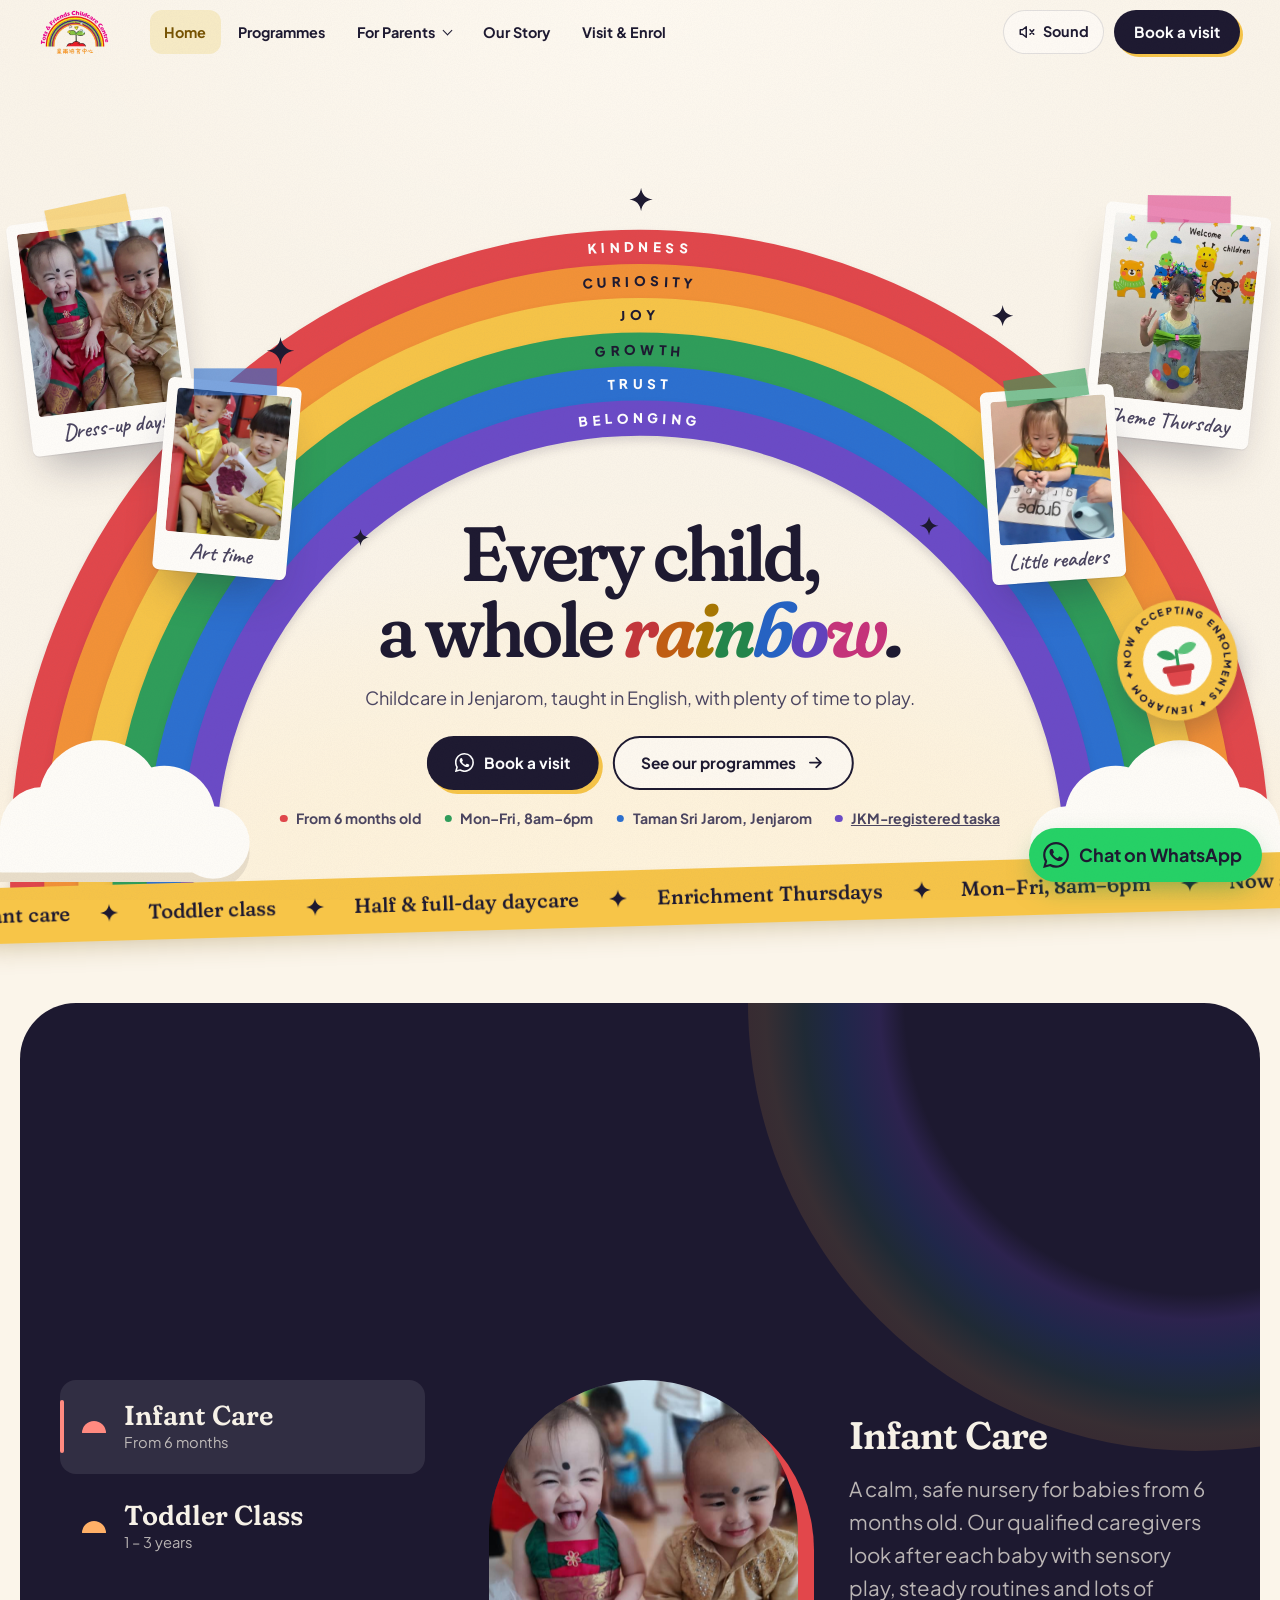
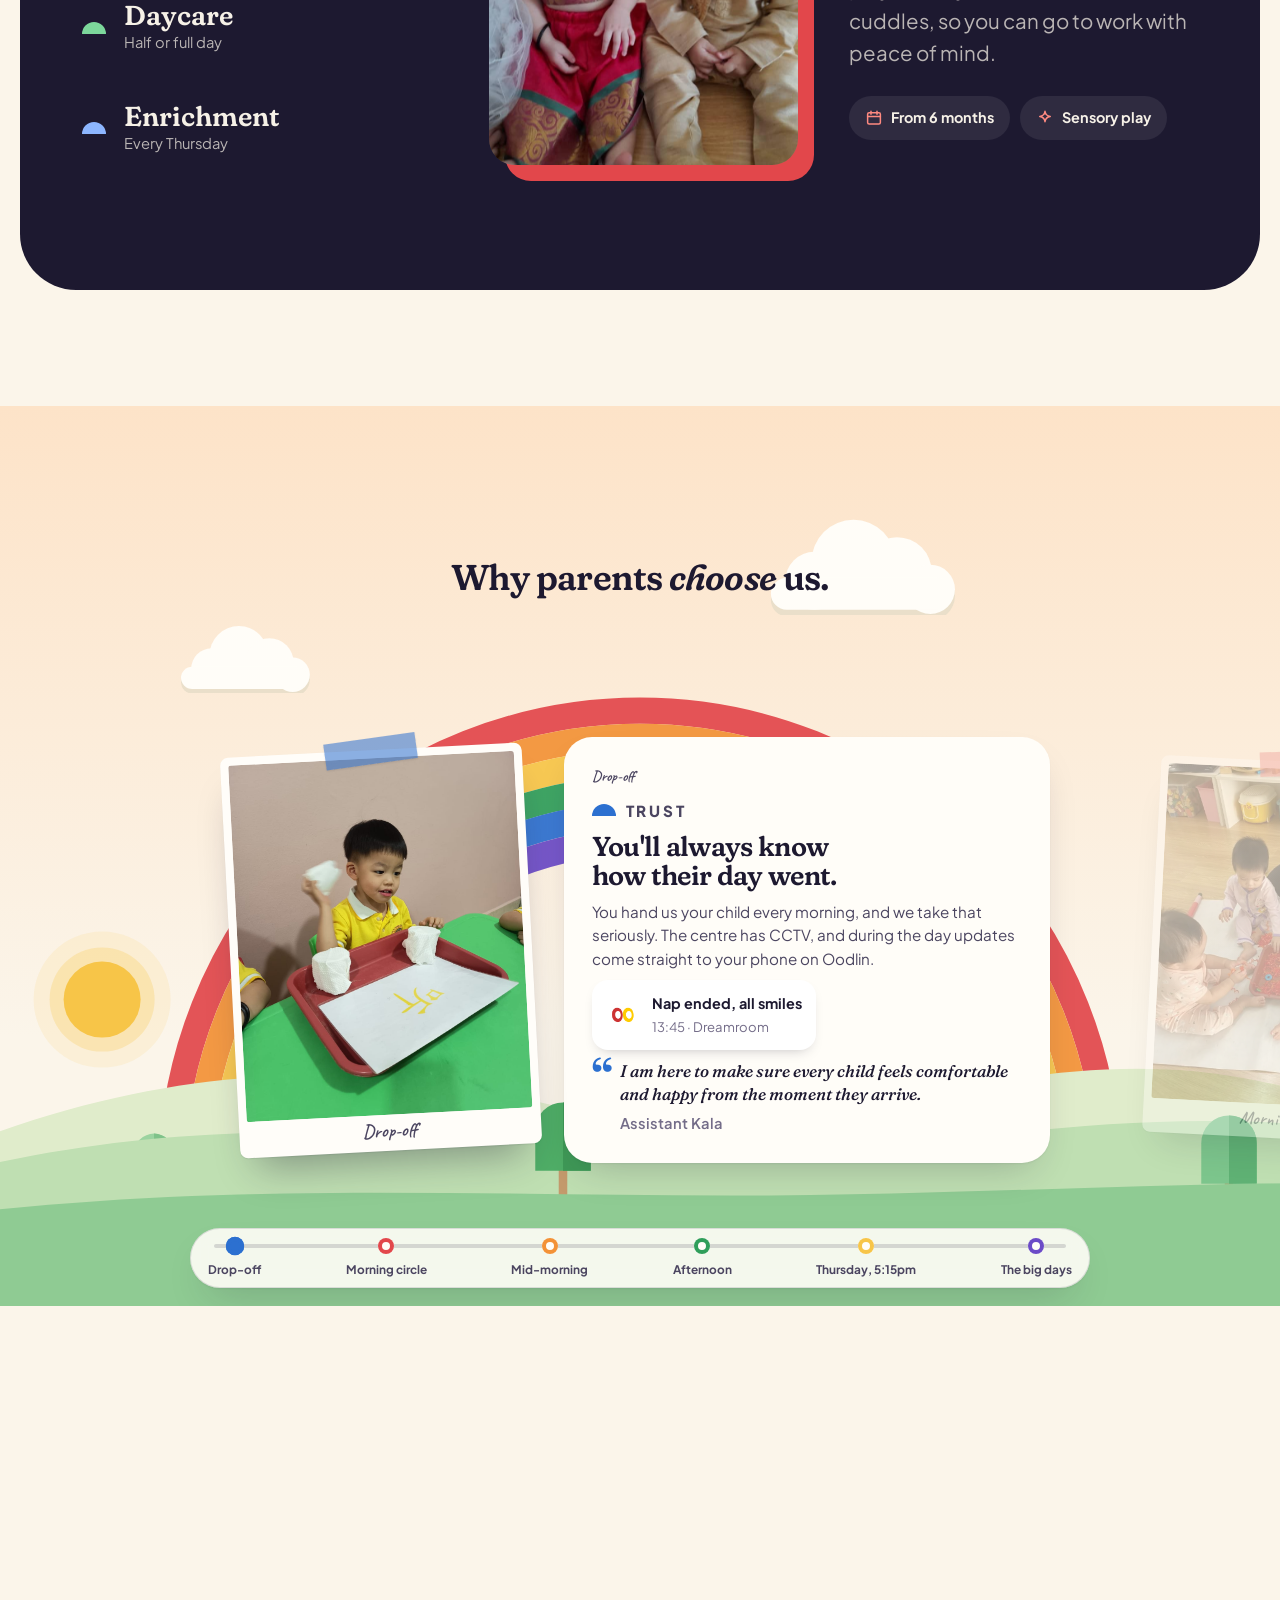
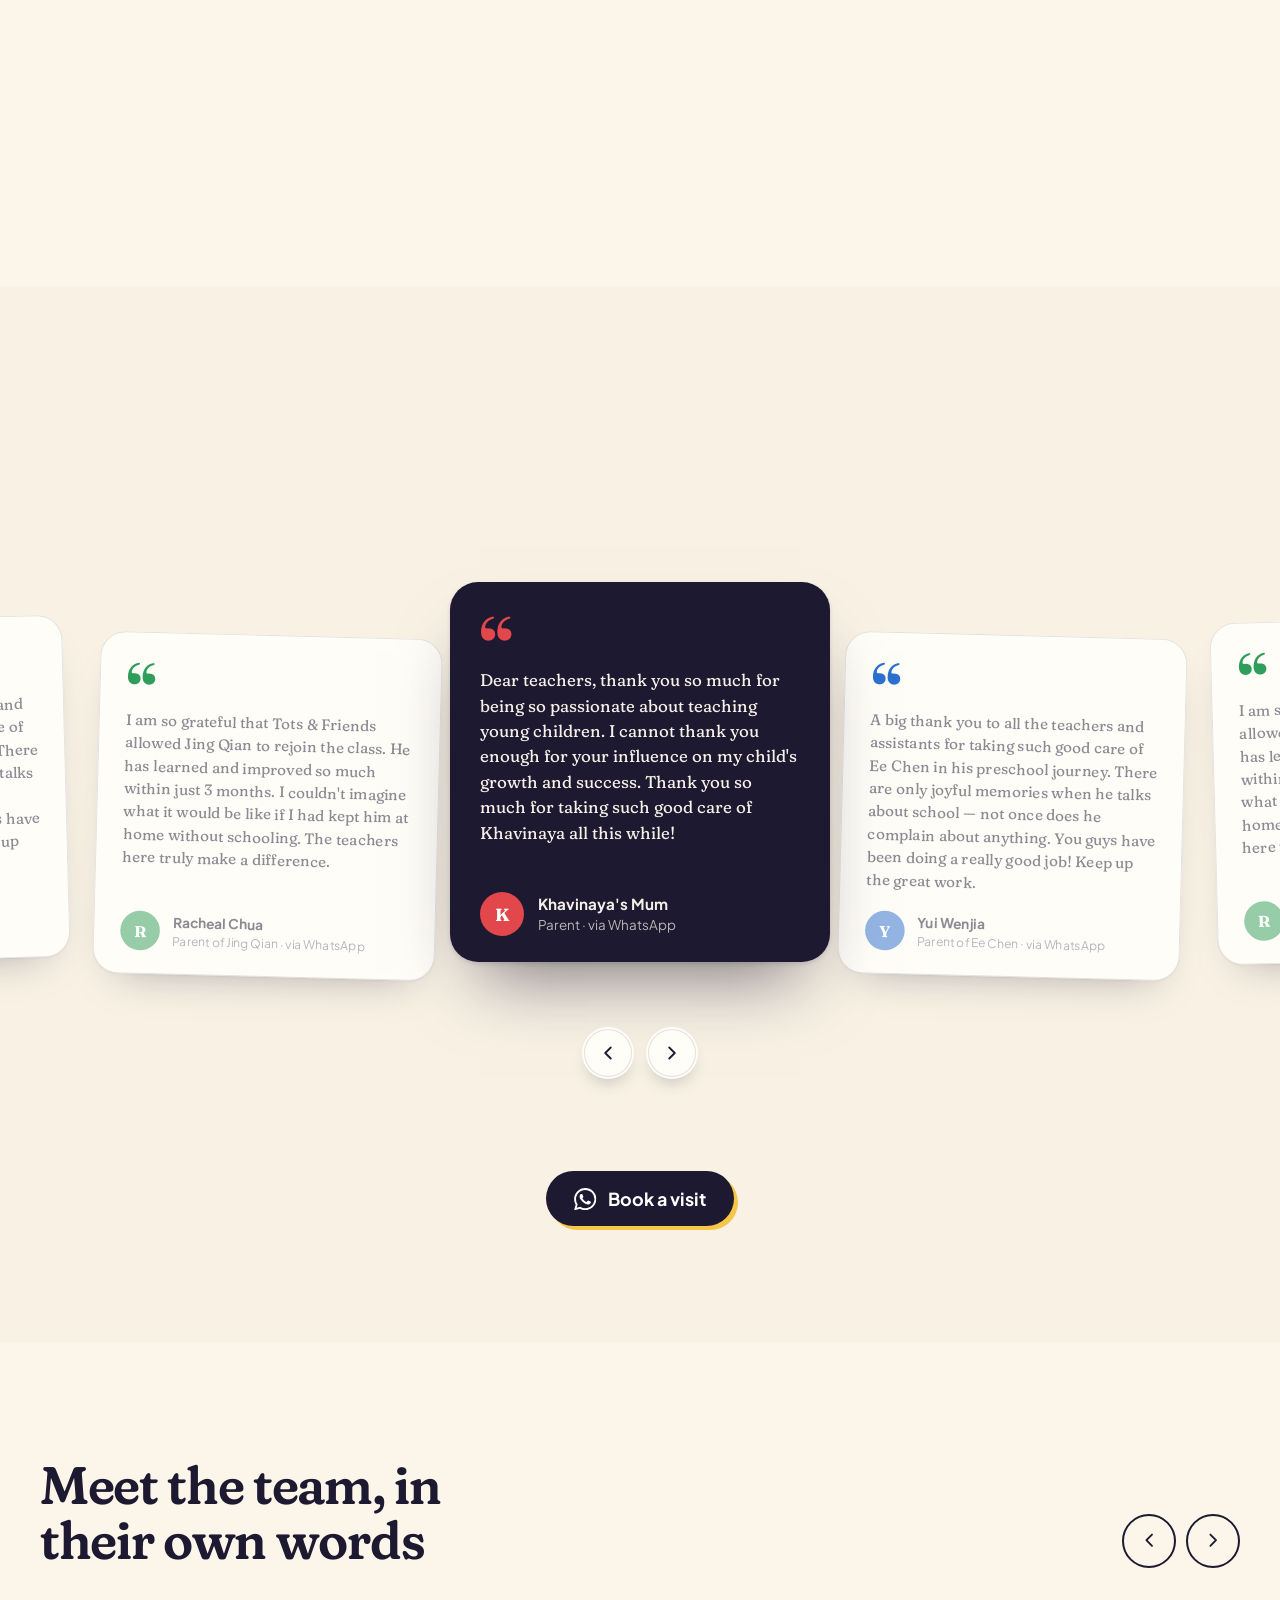
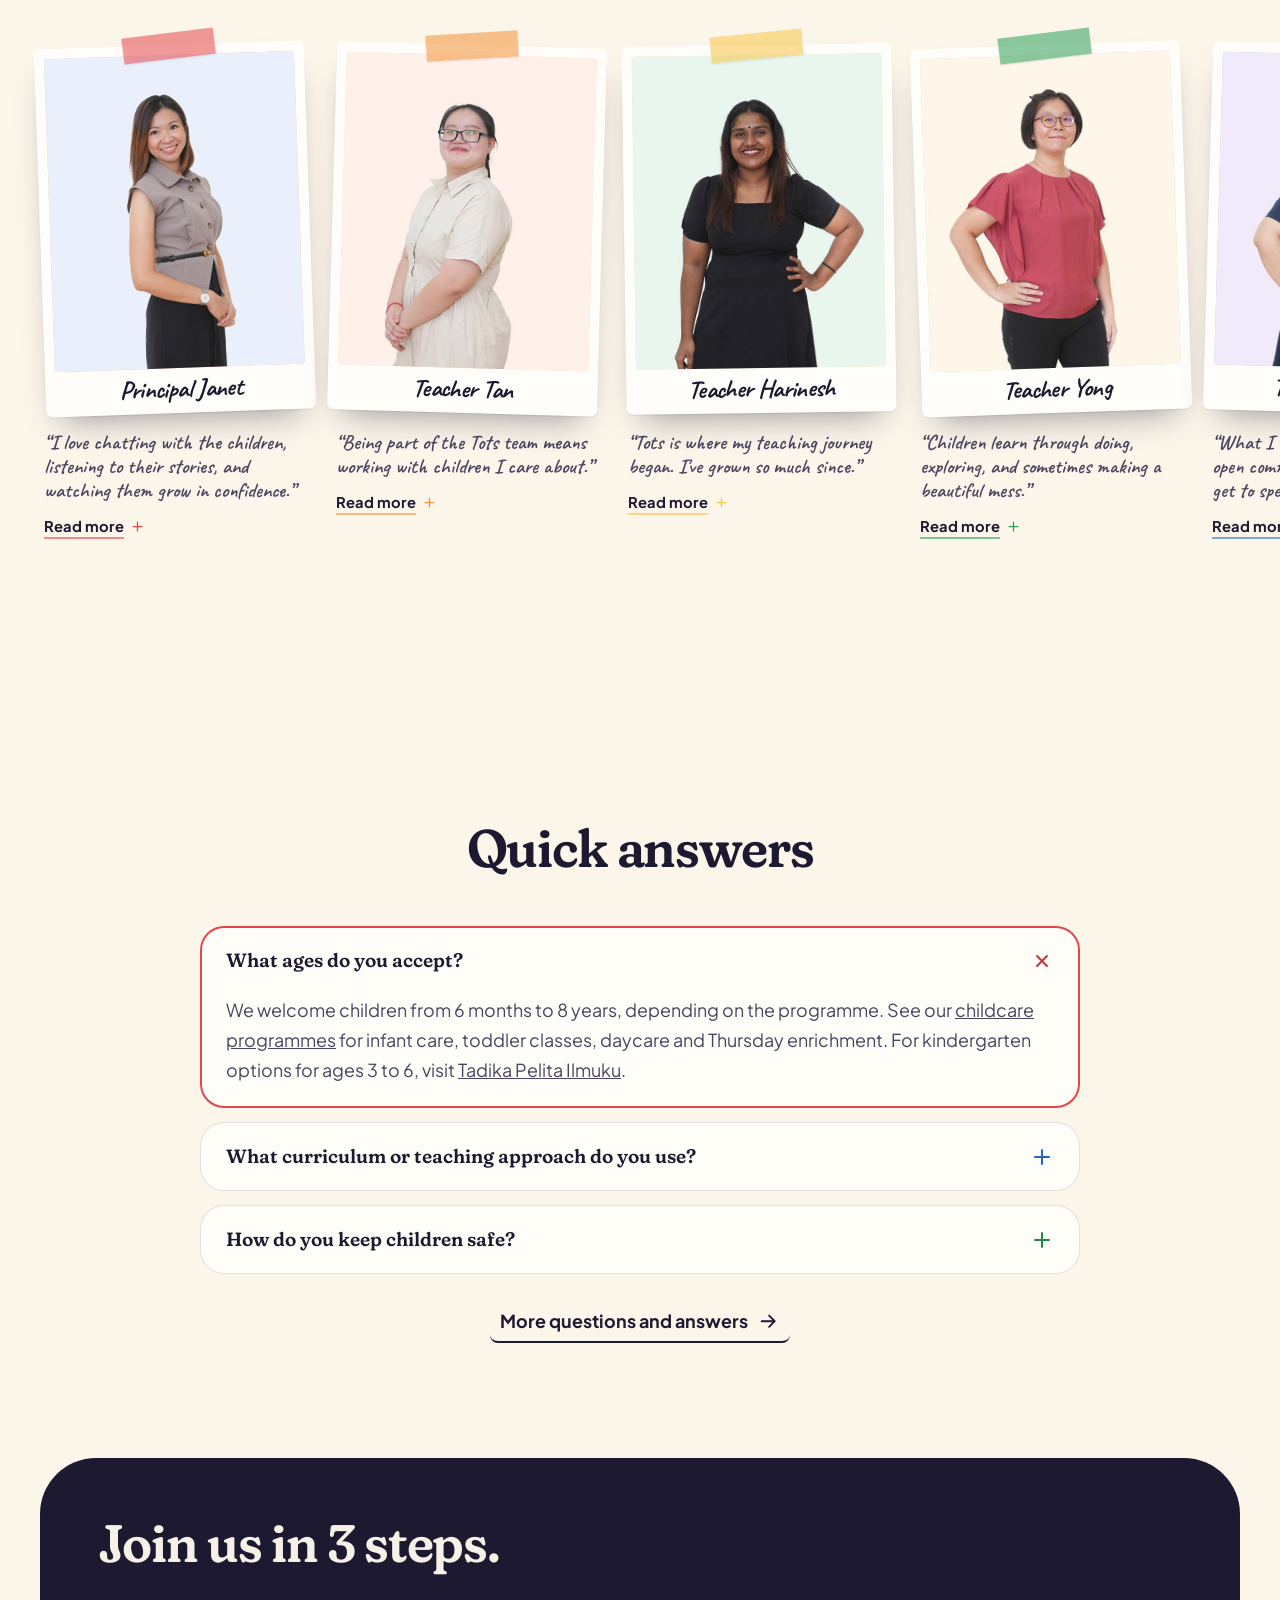
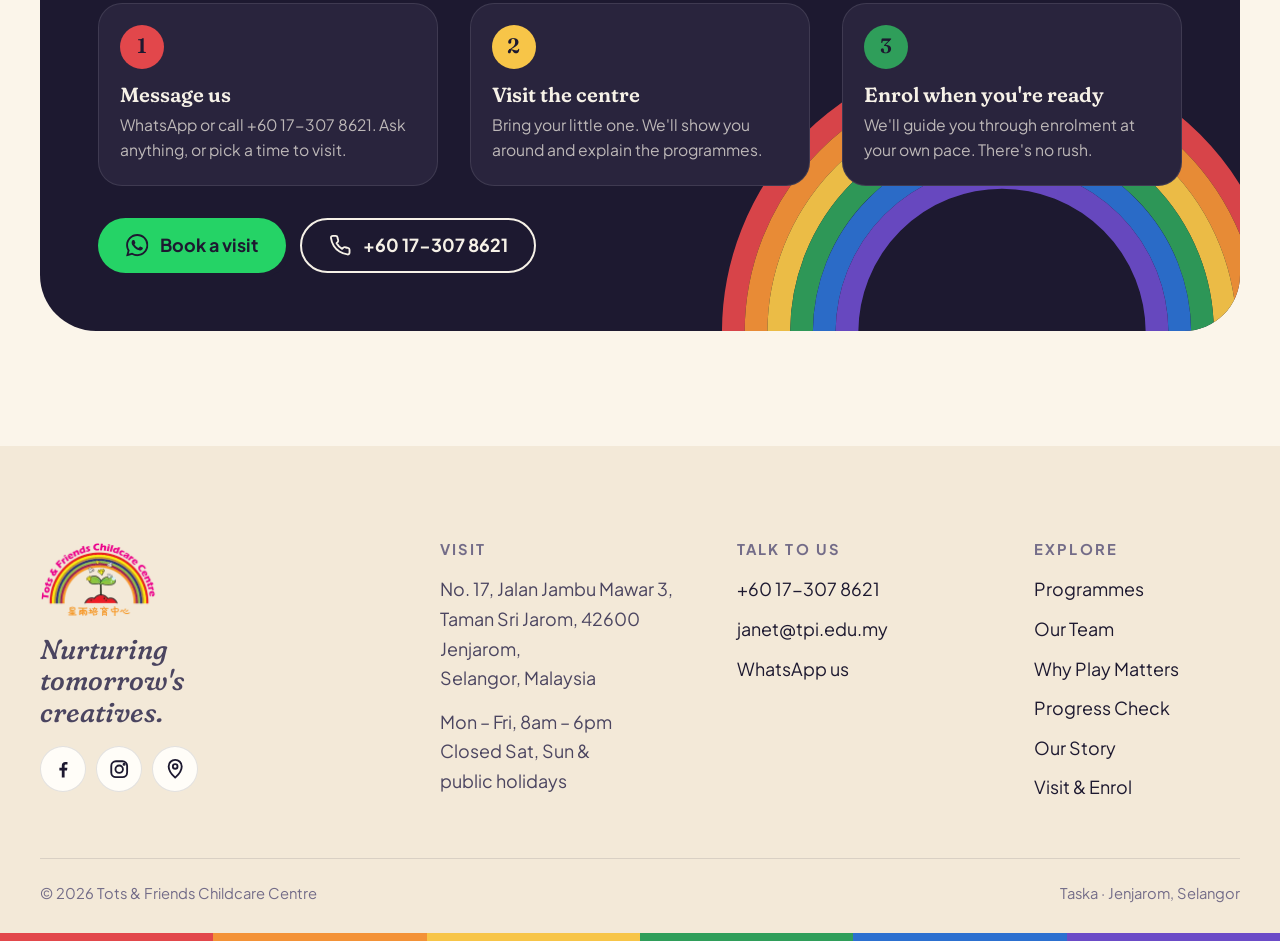
==== commit 6b4d4bbc: "Teacher polaroid cards, lower "Why parents choose us" title, new testimonial heading Co-Authored-By:" ====
--- a/index.html
+++ b/index.html
@@ -22,9 +22,9 @@
 <link rel="preconnect" href="https://fonts.gstatic.com" crossorigin>
 <link rel="preload" as="style" href="https://fonts.googleapis.com/css2?family=Caveat:wght@600&amp;family=Fraunces:ital,opsz,wght,SOFT,WONK@0,9..144,300..800,0..100,0..1;1,9..144,300..800,0..100,0..1&amp;family=Plus+Jakarta+Sans:wght@400;500;600;700;800&amp;display=swap" onload="this.onload=null;this.rel='stylesheet'">
 <noscript><link rel="stylesheet" href="https://fonts.googleapis.com/css2?family=Caveat:wght@600&amp;family=Fraunces:ital,opsz,wght,SOFT,WONK@0,9..144,300..800,0..100,0..1;1,9..144,300..800,0..100,0..1&amp;family=Plus+Jakarta+Sans:wght@400;500;600;700;800&amp;display=swap"></noscript>
-<link rel="stylesheet" href="/styles.css?v=20261125-page-menu">
+<link rel="stylesheet" href="/styles.css?v=20261125-team-pol">
 <script>document.documentElement.classList.add('js')</script>
-<script src="main.js?v=20261125-page-menu" defer></script>
+<script src="main.js?v=20261125-team-pol" defer></script>
 <script type="application/ld+json">
 {
   "@context": "https://schema.org",
@@ -413,7 +413,7 @@
   <section class="section voices" id="testimonials" aria-labelledby="voices-title">
     <div class="wrap">
       <div class="section-head center" data-reveal>
-        <h2 id="voices-title">Straight from parents' WhatsApp</h2>
+        <h2 id="voices-title">What parents have said about us</h2>
       </div>
     </div>
     <div class="quote-carousel" data-testimonials>
@@ -450,7 +450,6 @@
     <div class="wrap section-head-row">
       <div class="section-head" data-reveal>
         <h2 id="team-title">Meet the team, in their own words</h2>
-        <p class="team-hint"><span class="hint-hover">Hover over a teacher to see what they’re thinking.</span><span class="hint-tap">Tap a teacher to see what they’re thinking.</span></p>
       </div>
       <div class="carousel-btns">
         <button class="round-btn" data-scroll="-1" aria-controls="team-track" aria-label="Previous team members"><svg class="i"><use href="#i-chev-l"/></svg></button>
@@ -458,13 +457,13 @@
       </div>
     </div>
     <ul class="team-track" id="team-track" tabindex="0" aria-label="Team members (scroll sideways)">
-      <li class="member" tabindex="0" style="--c:var(--red)"><div class="member-photo arch"><img src="images/team-principal-janet.jpg" alt="Principal Janet" width="600" height="900" loading="lazy"></div><h3>Principal Janet</h3><p class="member-say">“I enjoy travelling, movies, and singing — little things that bring balance to my life. At Tots, I love chatting with the children, listening to their stories, and watching them grow in confidence. I strive to create a warm, safe, and fun environment for every child, and I'm grateful to be part of a place filled with love, care, and positivity.”</p></li>
-      <li class="member" tabindex="0" style="--c:var(--orange)"><div class="member-photo arch"><img src="images/team-teacher-tan.jpg" alt="Teacher Tan" width="600" height="900" loading="lazy"></div><h3>Teacher Tan</h3><p class="member-say">“Outside of school, I enjoy NGO activities, hiking, family time, and playing kabaddi. Being part of the Tots team means working with children I care about, building a fun learning environment, and growing alongside my colleagues.”</p></li>
-      <li class="member" tabindex="0" style="--c:var(--yellow)"><div class="member-photo arch"><img src="images/team-teacher-harinesh.jpg" alt="Teacher Harinesh" width="600" height="900" loading="lazy"></div><h3>Teacher Harinesh</h3><p class="member-say">“I enjoy the little moments in life — laughing, creating, and making a positive impact on others. Tots is where my teaching journey began. When I joined in 2023 I had little experience, but I've grown so much since. I'm truly grateful to this school for shaping me into the teacher I am today.”</p></li>
-      <li class="member" tabindex="0" style="--c:var(--green)"><div class="member-photo arch"><img src="images/team-teacher-yong.jpg" alt="Teacher Yong" width="600" height="900" loading="lazy"></div><h3>Teacher Yong</h3><p class="member-say">“Children learn through doing, exploring, and sometimes making a beautiful mess. I create spaces where curiosity is always encouraged and no question is too small.”</p></li>
-      <li class="member" tabindex="0" style="--c:var(--blue)"><div class="member-photo arch"><img src="images/team-teacher-xinhui.jpg" alt="Teacher Xin Hui" width="600" height="900" loading="lazy"></div><h3>Teacher Xin Hui</h3><p class="member-say">“I enjoy quiet moments to relax and recharge. At Tots, what I value most is the teamwork, open communication, and the time I get to spend with the children.”</p></li>
-      <li class="member" tabindex="0" style="--c:var(--purple)"><div class="member-photo arch"><img src="images/team-teacher-syamila.jpg" alt="Teacher Syamila" width="600" height="900" loading="lazy"></div><h3>Teacher Syamila</h3><p class="member-say">“I'm grateful for the opportunity to not only care for children but to actively contribute to their learning and growth. The teamwork, guidance, and positive atmosphere here make teaching at Tots a truly meaningful experience.”</p></li>
-      <li class="member" tabindex="0" style="--c:var(--red)"><div class="member-photo arch"><img src="images/team-assistant-kala.jpg" alt="Assistant Kala" width="600" height="900" loading="lazy"></div><h3>Assistant Kala</h3><p class="member-say">“I am here to make sure every child feels comfortable and happy from the moment they arrive. A settled, content child is a child who is ready to learn and explore.”</p></li>
+      <li class="member" style="--c:var(--red)"><figure class="member-pol"><div class="member-photo"><img src="images/team-principal-janet.jpg" alt="Principal Janet" width="600" height="900" loading="lazy"></div><figcaption><h3>Principal Janet</h3></figcaption></figure><p class="member-quote">“I love chatting with the children, listening to their stories, and watching them grow in confidence.”</p><p class="member-full" id="say-1" hidden>“I enjoy travelling, movies, and singing — little things that bring balance to my life. At Tots, I love chatting with the children, listening to their stories, and watching them grow in confidence. I strive to create a warm, safe, and fun environment for every child, and I'm grateful to be part of a place filled with love, care, and positivity.”</p><button class="member-more" type="button" aria-expanded="false" aria-controls="say-1"><span class="more-open">Read more</span><span class="more-close">Show less</span><svg class="i" aria-hidden="true"><use href="#i-plus"/></svg></button></li>
+      <li class="member" style="--c:var(--orange)"><figure class="member-pol"><div class="member-photo"><img src="images/team-teacher-tan.jpg" alt="Teacher Tan" width="600" height="900" loading="lazy"></div><figcaption><h3>Teacher Tan</h3></figcaption></figure><p class="member-quote">“Being part of the Tots team means working with children I care about.”</p><p class="member-full" id="say-2" hidden>“Outside of school, I enjoy NGO activities, hiking, family time, and playing kabaddi. Being part of the Tots team means working with children I care about, building a fun learning environment, and growing alongside my colleagues.”</p><button class="member-more" type="button" aria-expanded="false" aria-controls="say-2"><span class="more-open">Read more</span><span class="more-close">Show less</span><svg class="i" aria-hidden="true"><use href="#i-plus"/></svg></button></li>
+      <li class="member" style="--c:var(--yellow)"><figure class="member-pol"><div class="member-photo"><img src="images/team-teacher-harinesh.jpg" alt="Teacher Harinesh" width="600" height="900" loading="lazy"></div><figcaption><h3>Teacher Harinesh</h3></figcaption></figure><p class="member-quote">“Tots is where my teaching journey began. I've grown so much since.”</p><p class="member-full" id="say-3" hidden>“I enjoy the little moments in life — laughing, creating, and making a positive impact on others. Tots is where my teaching journey began. When I joined in 2023 I had little experience, but I've grown so much since. I'm truly grateful to this school for shaping me into the teacher I am today.”</p><button class="member-more" type="button" aria-expanded="false" aria-controls="say-3"><span class="more-open">Read more</span><span class="more-close">Show less</span><svg class="i" aria-hidden="true"><use href="#i-plus"/></svg></button></li>
+      <li class="member" style="--c:var(--green)"><figure class="member-pol"><div class="member-photo"><img src="images/team-teacher-yong.jpg" alt="Teacher Yong" width="600" height="900" loading="lazy"></div><figcaption><h3>Teacher Yong</h3></figcaption></figure><p class="member-quote">“Children learn through doing, exploring, and sometimes making a beautiful mess.”</p><p class="member-full" id="say-4" hidden>“Children learn through doing, exploring, and sometimes making a beautiful mess. I create spaces where curiosity is always encouraged and no question is too small.”</p><button class="member-more" type="button" aria-expanded="false" aria-controls="say-4"><span class="more-open">Read more</span><span class="more-close">Show less</span><svg class="i" aria-hidden="true"><use href="#i-plus"/></svg></button></li>
+      <li class="member" style="--c:var(--blue)"><figure class="member-pol"><div class="member-photo"><img src="images/team-teacher-xinhui.jpg" alt="Teacher Xin Hui" width="600" height="900" loading="lazy"></div><figcaption><h3>Teacher Xin Hui</h3></figcaption></figure><p class="member-quote">“What I value most is the teamwork, open communication, and the time I get to spend with the children.”</p><p class="member-full" id="say-5" hidden>“I enjoy quiet moments to relax and recharge. At Tots, what I value most is the teamwork, open communication, and the time I get to spend with the children.”</p><button class="member-more" type="button" aria-expanded="false" aria-controls="say-5"><span class="more-open">Read more</span><span class="more-close">Show less</span><svg class="i" aria-hidden="true"><use href="#i-plus"/></svg></button></li>
+      <li class="member" style="--c:var(--purple)"><figure class="member-pol"><div class="member-photo"><img src="images/team-teacher-syamila.jpg" alt="Teacher Syamila" width="600" height="900" loading="lazy"></div><figcaption><h3>Teacher Syamila</h3></figcaption></figure><p class="member-quote">“The teamwork, guidance, and positive atmosphere here make teaching at Tots a truly meaningful experience.”</p><p class="member-full" id="say-6" hidden>“I'm grateful for the opportunity to not only care for children but to actively contribute to their learning and growth. The teamwork, guidance, and positive atmosphere here make teaching at Tots a truly meaningful experience.”</p><button class="member-more" type="button" aria-expanded="false" aria-controls="say-6"><span class="more-open">Read more</span><span class="more-close">Show less</span><svg class="i" aria-hidden="true"><use href="#i-plus"/></svg></button></li>
+      <li class="member" style="--c:var(--red)"><figure class="member-pol"><div class="member-photo"><img src="images/team-assistant-kala.jpg" alt="Assistant Kala" width="600" height="900" loading="lazy"></div><figcaption><h3>Assistant Kala</h3></figcaption></figure><p class="member-quote">“A settled, content child is a child who is ready to learn and explore.”</p><p class="member-full" id="say-7" hidden>“I am here to make sure every child feels comfortable and happy from the moment they arrive. A settled, content child is a child who is ready to learn and explore.”</p><button class="member-more" type="button" aria-expanded="false" aria-controls="say-7"><span class="more-open">Read more</span><span class="more-close">Show less</span><svg class="i" aria-hidden="true"><use href="#i-plus"/></svg></button></li>
     </ul>
   </section>
 
--- a/styles.css
+++ b/styles.css
@@ -62,7 +62,7 @@
 
 /* ---------- base ---------- */
 *, *::before, *::after { box-sizing: border-box; }
-html { -webkit-text-size-adjust: 100%; scroll-behavior: smooth; scroll-padding-top: 100px; }
+html { -webkit-text-size-adjust: 100%; scroll-behavior: smooth; scroll-padding-top: 80px; }
 body {
   margin: 0;
   background: var(--paper);
@@ -142,10 +142,10 @@
 }
 .site-header.scrolled { -webkit-backdrop-filter: blur(14px); backdrop-filter: blur(14px); }
 .nav {
-  display: flex; align-items: center; gap: clamp(18px, 3.1vw, 42px); height: 84px;
+  display: flex; align-items: center; gap: clamp(18px, 3.1vw, 42px); height: 64px;
 }
 .brand { display: block; flex: none; border-radius: 12px; }
-.brand img { height: 54px; width: auto; }
+.brand img { height: 44px; width: auto; }
 .nav-end { display: flex; align-items: center; gap: 10px; margin-inline-start: auto; }
 .nav-cta { box-shadow: 3px 3px 0 var(--yellow); }
 .nav-cta:hover { box-shadow: 5px 5px 0 var(--yellow); }
@@ -266,8 +266,8 @@
   .nav-end .nav-cta { padding-inline: .8rem; }
 }
 @media (max-width: 920px) {
-  .nav { height: 72px; gap: 8px; }
-  .brand img { height: clamp(38px, 10vw, 46px); }
+  .nav { height: 58px; gap: 8px; }
+  .brand img { height: clamp(34px, 9vw, 40px); }
   .desktop-nav { display: none; }
   .nav-end { gap: clamp(6px, 1.8vw, 10px); }
   .site-header .menu-btn { display: inline-flex; }
@@ -303,11 +303,11 @@
 .menu-links > li + li, .menu-topic .nav-panel > li + li { border-top: 1px solid var(--line); }
 .menu-links .nav-link {
   width: 100%; min-height: 48px; padding-inline: 10px 14px;
-  font: 650 1.25rem/1.2 var(--font-display);
+  font: 700 1.2rem/1.2 var(--font-body);
 }
 .menu-links button { justify-content: space-between; border: 0; background-color: transparent; cursor: pointer; }
 [data-menu-topic]::after { rotate: -45deg; translate: -2px 0; color: var(--nav-accent); }
-.menu-topic h2 { padding: 4px 10px 10px; font-size: 1.6rem; color: var(--nav-accent); }
+.menu-topic h2 { padding: 4px 10px 10px; font: 800 1.5rem/1.2 var(--font-body); color: var(--nav-accent); }
 .menu-topic .nav-panel { padding: 0; border: 0; border-radius: 0; }
 .menu-topic :focus-visible, .menu-links :focus-visible { outline-offset: -3px; }
 .menu-foot {
@@ -586,44 +586,47 @@
 .team-track {
   --edge: max(var(--gutter), (100vw - var(--wrap)) / 2);
   display: grid; grid-auto-flow: column; grid-auto-columns: clamp(220px, 22vw, 270px); gap: 22px;
-  list-style: none; margin: 0; padding: 12px var(--edge) 28px;
+  list-style: none; margin: 0; padding: 26px var(--edge) 28px;
   overflow-x: auto; scroll-snap-type: x mandatory; scroll-padding-inline: var(--edge);
   scrollbar-width: none;
 }
 .team-track::-webkit-scrollbar { display: none; }
-.member { scroll-snap-align: start; display: grid; gap: 14px; align-content: start; }
-.member .member-photo { margin-bottom: 4px; }
-.member-photo { aspect-ratio: 4 / 5; overflow: hidden; background: color-mix(in srgb, var(--c) 30%, var(--paper)); }
+.member { scroll-snap-align: start; display: grid; gap: 12px; align-content: start; --rot: -2deg; }
+.member:nth-child(3n+2) { --rot: 1.6deg; }
+.member:nth-child(3n) { --rot: -.8deg; }
+/* Each teacher is a taped polaroid, as in the Day at Tots scene and the Story walk. */
+.member-pol {
+  position: relative; margin: 0 0 6px; padding: 10px 10px 0;
+  background: #fffdf9; border-radius: 6px;
+  box-shadow: 0 1px 1px rgba(29, 25, 48, .08), 0 18px 34px -16px rgba(29, 25, 48, .45);
+  rotate: var(--rot); transition: rotate .45s var(--ease-spring), scale .45s var(--ease-spring);
+}
+.member-pol::before { /* washi tape in the teacher's colour */
+  content: ""; position: absolute; z-index: 1; top: -12px; left: 50%; width: 92px; height: 26px; translate: -50% 0; rotate: -5deg;
+  background: color-mix(in srgb, var(--c) 55%, transparent); box-shadow: 0 1px 2px rgba(29, 25, 48, .1);
+}
+.member:hover .member-pol { rotate: 0deg; scale: 1.03; }
+.member-photo { aspect-ratio: 4 / 5; overflow: hidden; border-radius: 3px; background: color-mix(in srgb, var(--c) 30%, var(--paper)); }
 /* Crop the narrow dark strip at the edge of the source portraits. */
 .member-photo img { width: 100%; height: 100%; object-fit: cover; object-position: 50% 6%; scale: 1.025; transition: scale .7s var(--ease-out); }
-.member:hover .member-photo img { scale: 1.05; }
-.member h3 { font-size: var(--step-1); display: flex; align-items: center; gap: 10px; }
-.member h3::before { content: ""; width: 12px; height: 12px; border-radius: 50%; background: var(--c); flex: none; }
-/* Each teacher's words sit in a thought bubble that pops up on hover (tap or Tab on touch and keyboard). */
-.member { position: relative; outline-offset: 6px; cursor: default; }
-.member-say {
-  position: absolute; z-index: 2; left: 10px; right: 10px; bottom: calc(var(--step-1) * 1.05 + 32px); /* sits low on the photo, under the face */
-  padding: 14px 16px; border-radius: var(--r-md);
-  background: var(--card); color: var(--ink);
-  font: italic 500 .84rem/1.42 var(--font-display); font-variation-settings: "SOFT" 100;
-  box-shadow: inset 0 0 0 2px color-mix(in srgb, var(--c) 45%, transparent), var(--shadow);
-  opacity: 0; translate: 0 12px; scale: .9; transform-origin: 50% 0;
-  transition: opacity .25s, translate .5s var(--ease-spring), scale .5s var(--ease-spring);
-  pointer-events: none;
-}
-.member-say::before, .member-say::after { /* thought dots rising to the teacher's head */
-  content: ""; position: absolute; border-radius: 50%; background: var(--card);
-  box-shadow: inset 0 0 0 2px color-mix(in srgb, var(--c) 45%, transparent), 0 6px 12px -6px rgba(29, 25, 48, .35);
-}
-.member-say::before { width: 16px; height: 16px; left: 52%; top: -24px; }
-.member-say::after { width: 9px; height: 9px; left: 46%; top: -40px; }
-.member:is(:hover, :focus, :focus-within) .member-say { opacity: 1; translate: 0 0; scale: 1; }
-.member .member-photo img { transition: scale .7s var(--ease-out), filter .4s; }
-.member:is(:hover, :focus, :focus-within) .member-photo img { filter: brightness(.82) saturate(.9); }
-.team-hint { margin-top: 2px; color: var(--ink-3); font: 600 1.35rem/1.2 var(--font-hand); }
-.hint-tap { display: none; }
-@media (hover: none) { .hint-hover { display: none; } .hint-tap { display: inline; } }
-@media (prefers-reduced-motion: reduce) { .member-say { translate: none; scale: 1; transition: opacity .2s; } }
+.member:hover .member-photo img { scale: 1.06; }
+.member-pol figcaption { padding: 8px 0 12px; text-align: center; }
+.member h3 { font: 700 1.6rem/1 var(--font-hand); color: var(--ink); }
+.member-quote, .member-full { margin: 0; padding-inline: 4px; color: var(--ink-2); }
+.member-quote { font: 600 1.3rem/1.15 var(--font-hand); }
+.member-full { font-size: .95rem; line-height: 1.55; }
+.member.is-open .member-quote { display: none; }
+.member-more {
+  justify-self: start; display: inline-flex; align-items: center; gap: 6px; margin-left: 4px; padding: 4px 0;
+  border: 0; background: none; cursor: pointer;
+  font: 700 var(--step--1)/1 var(--font-body); color: var(--ink);
+  text-decoration: underline 2px color-mix(in srgb, var(--c) 60%, transparent); text-underline-offset: 5px;
+}
+.member-more .i { width: 15px; height: 15px; color: var(--c); transition: rotate .35s var(--ease-spring); }
+.member-more[aria-expanded="true"] .i { rotate: 45deg; }
+.member-more .more-close, .member-more[aria-expanded="true"] .more-open { display: none; }
+.member-more[aria-expanded="true"] .more-close { display: inline; }
+@media (prefers-reduced-motion: reduce) { .member-pol, .member-photo img { transition: none; } }
 
 /* ---------- testimonials ----------
    One stage, one colour: the carousel sits on the section background (no seam).
@@ -1169,7 +1172,7 @@
 .day { padding-bottom: 0; }
 .day-pin { position: relative; height: 520svh; }
 /* the heading stays on screen for the whole day */
-.day-title { position: absolute; z-index: 2; left: 0; right: 0; top: clamp(84px, 11vh, 112px); padding-inline: var(--gutter); text-align: center; font-size: clamp(1.7rem, 2.8vw, 2.6rem); color: var(--ink); transition: color .8s; }
+.day-title { position: absolute; z-index: 2; left: 0; right: 0; top: clamp(118px, 17vh, 168px); padding-inline: var(--gutter); text-align: center; font-size: clamp(1.7rem, 2.8vw, 2.6rem); color: var(--ink); transition: color .8s; }
 .day-stage.is-night .day-title { color: var(--cream); }
 .day-stage {
   --p: 0; --night: 0;
@@ -1202,7 +1205,7 @@
 .day-near .day-prop { width: clamp(56px, 5vw, 84px); }
 .day-prop.day-house { width: clamp(110px, 10vw, 160px); bottom: 46%; }
 .lit { opacity: var(--night); }
-.day-track { --pw: min(80vw, 820px); position: relative; z-index: 1; display: flex; gap: 6vw; height: 100%; align-items: center; padding: clamp(150px, 21vh, 196px) calc((100vw - var(--pw)) / 2) 84px; width: max-content; will-change: transform; }
+.day-track { --pw: min(80vw, 820px); position: relative; z-index: 1; display: flex; gap: 6vw; height: 100%; align-items: center; padding: clamp(196px, 28vh, 252px) calc((100vw - var(--pw)) / 2) 64px; width: max-content; will-change: transform; }
 .day-panel { flex: none; width: var(--pw); display: grid; grid-template-columns: .62fr 1fr; gap: clamp(18px, 2.5vw, 36px); align-items: center; transition: opacity .5s, scale .6s var(--ease-out); }
 .day-panel:not(.on) { opacity: .35; scale: .94; }
 .day-photo { position: relative; padding: 8px 8px 36px; background: #fffdf9; border-radius: 8px; box-shadow: 0 1px 1px rgba(29, 25, 48, .08), 0 26px 40px -18px rgba(29, 25, 48, .4); rotate: var(--rot, -3deg); }
@@ -1230,8 +1233,8 @@
 .day-ruler li.done::before { scale: 1.15; }
 .day-ruler li.done::before { background: var(--c); }
 @media (max-width: 760px) {
-  .day-title { top: 84px; font-size: 1.6rem; }
-  .day-track { padding-top: 136px; padding-bottom: 76px; }
+  .day-title { top: 112px; font-size: 1.6rem; }
+  .day-track { padding-top: 164px; padding-bottom: 64px; }
   .day-panel { grid-template-columns: 1fr; gap: 12px; align-content: center; }
   .day-photo { width: 38%; justify-self: center; padding: 6px 6px 28px; }
   .day-photo figcaption { font-size: 1.05rem; bottom: 4px; }
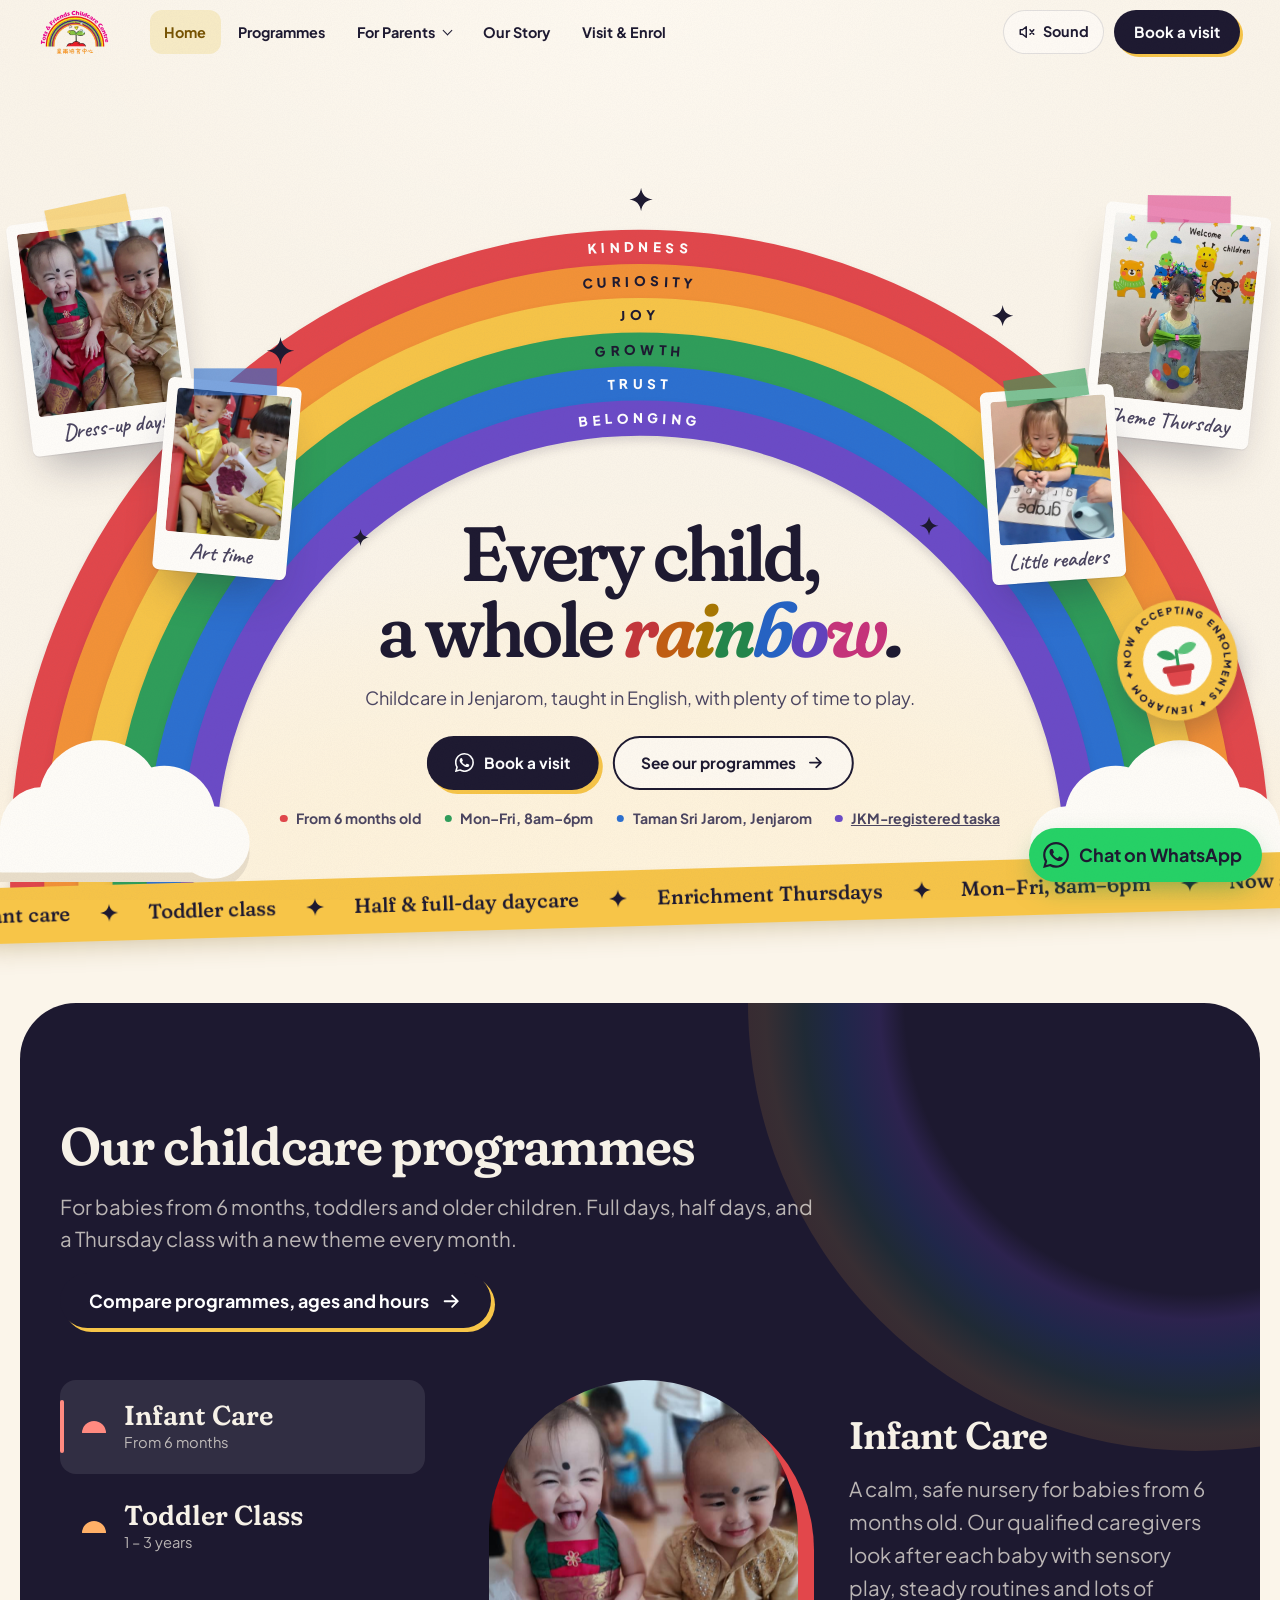
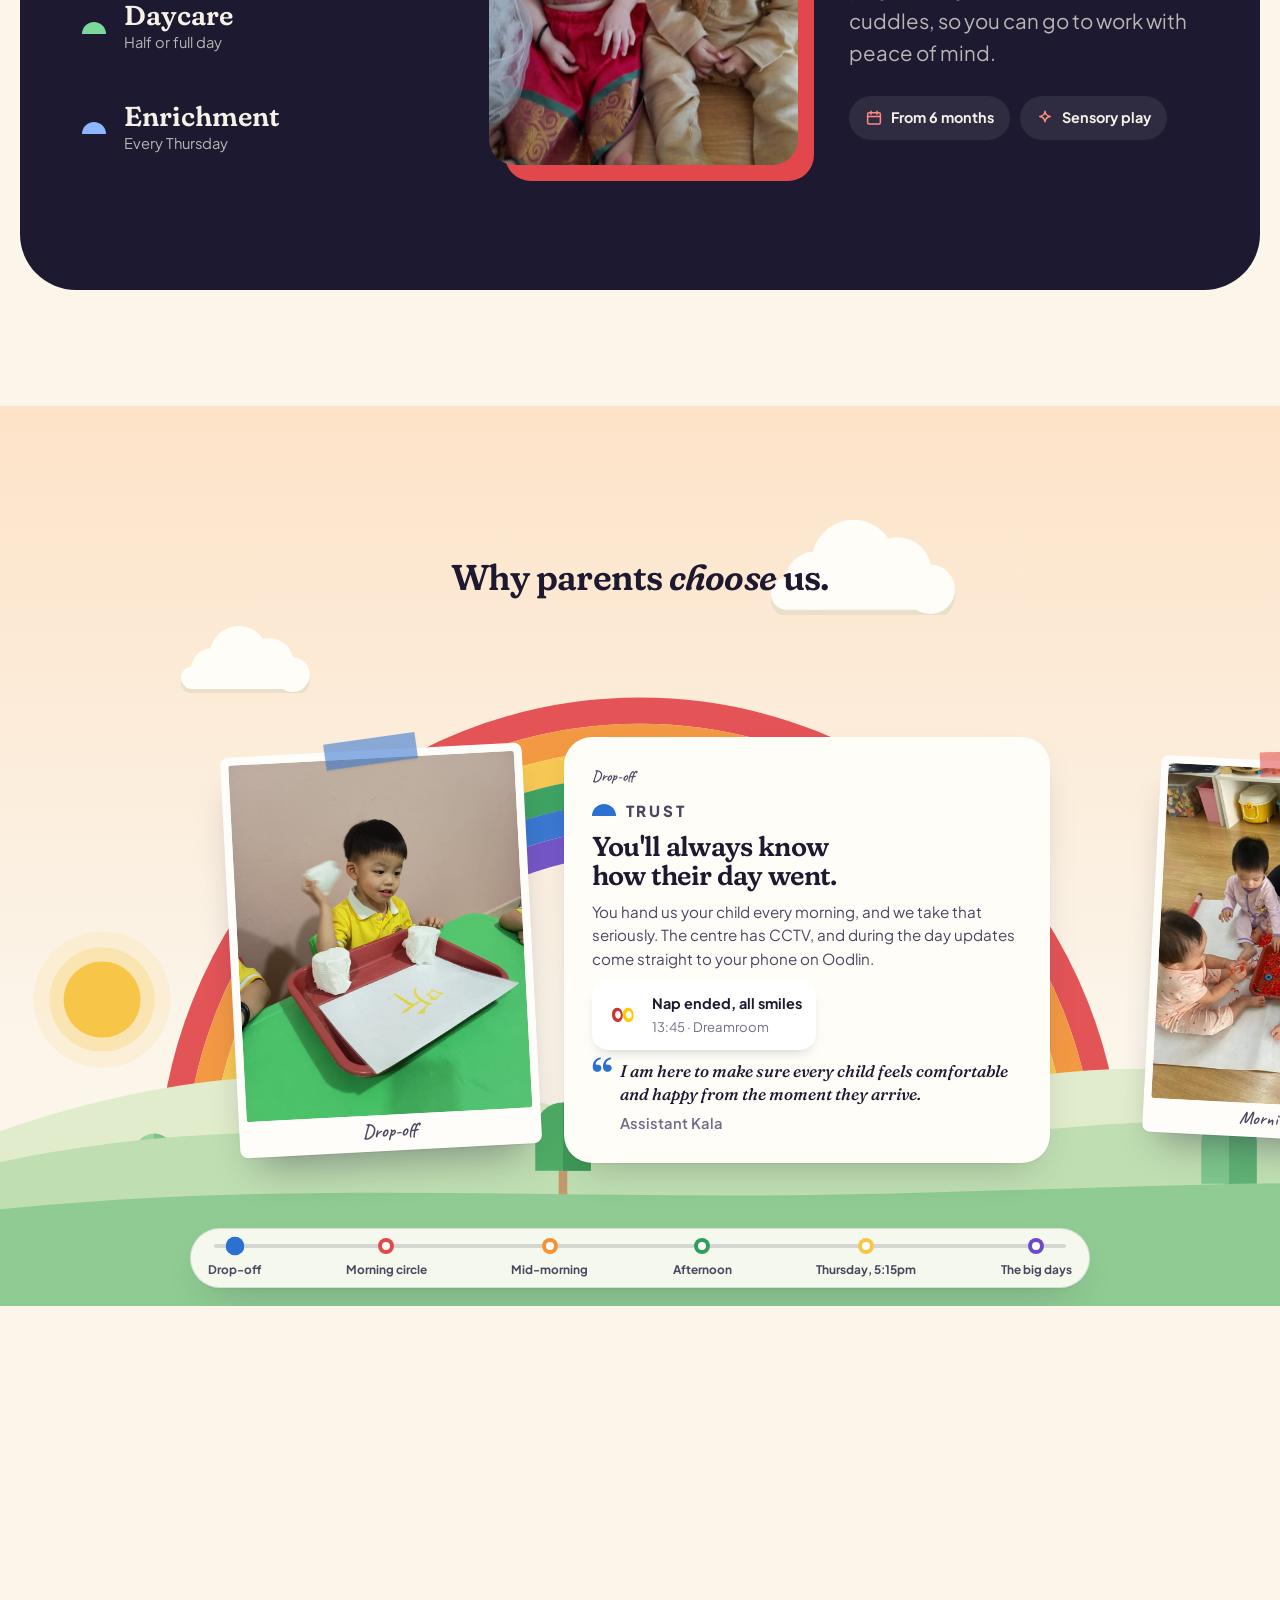
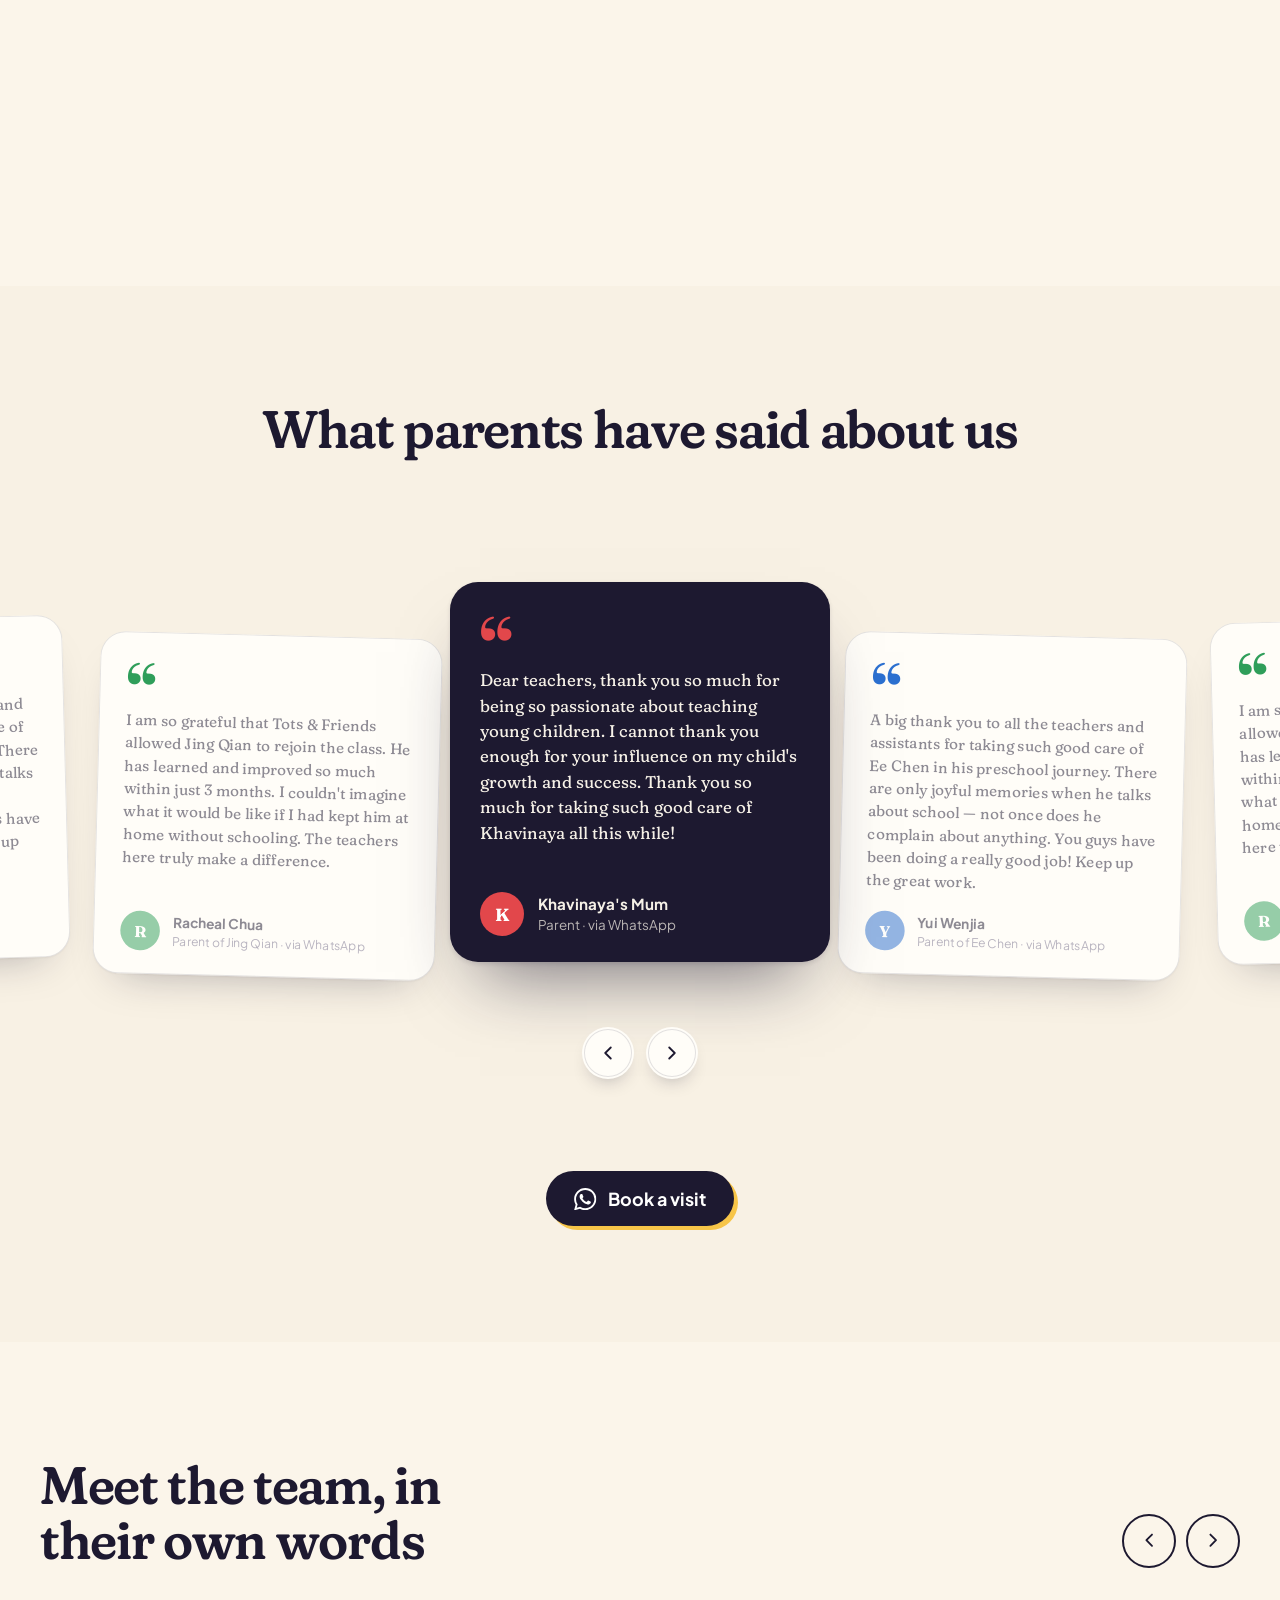
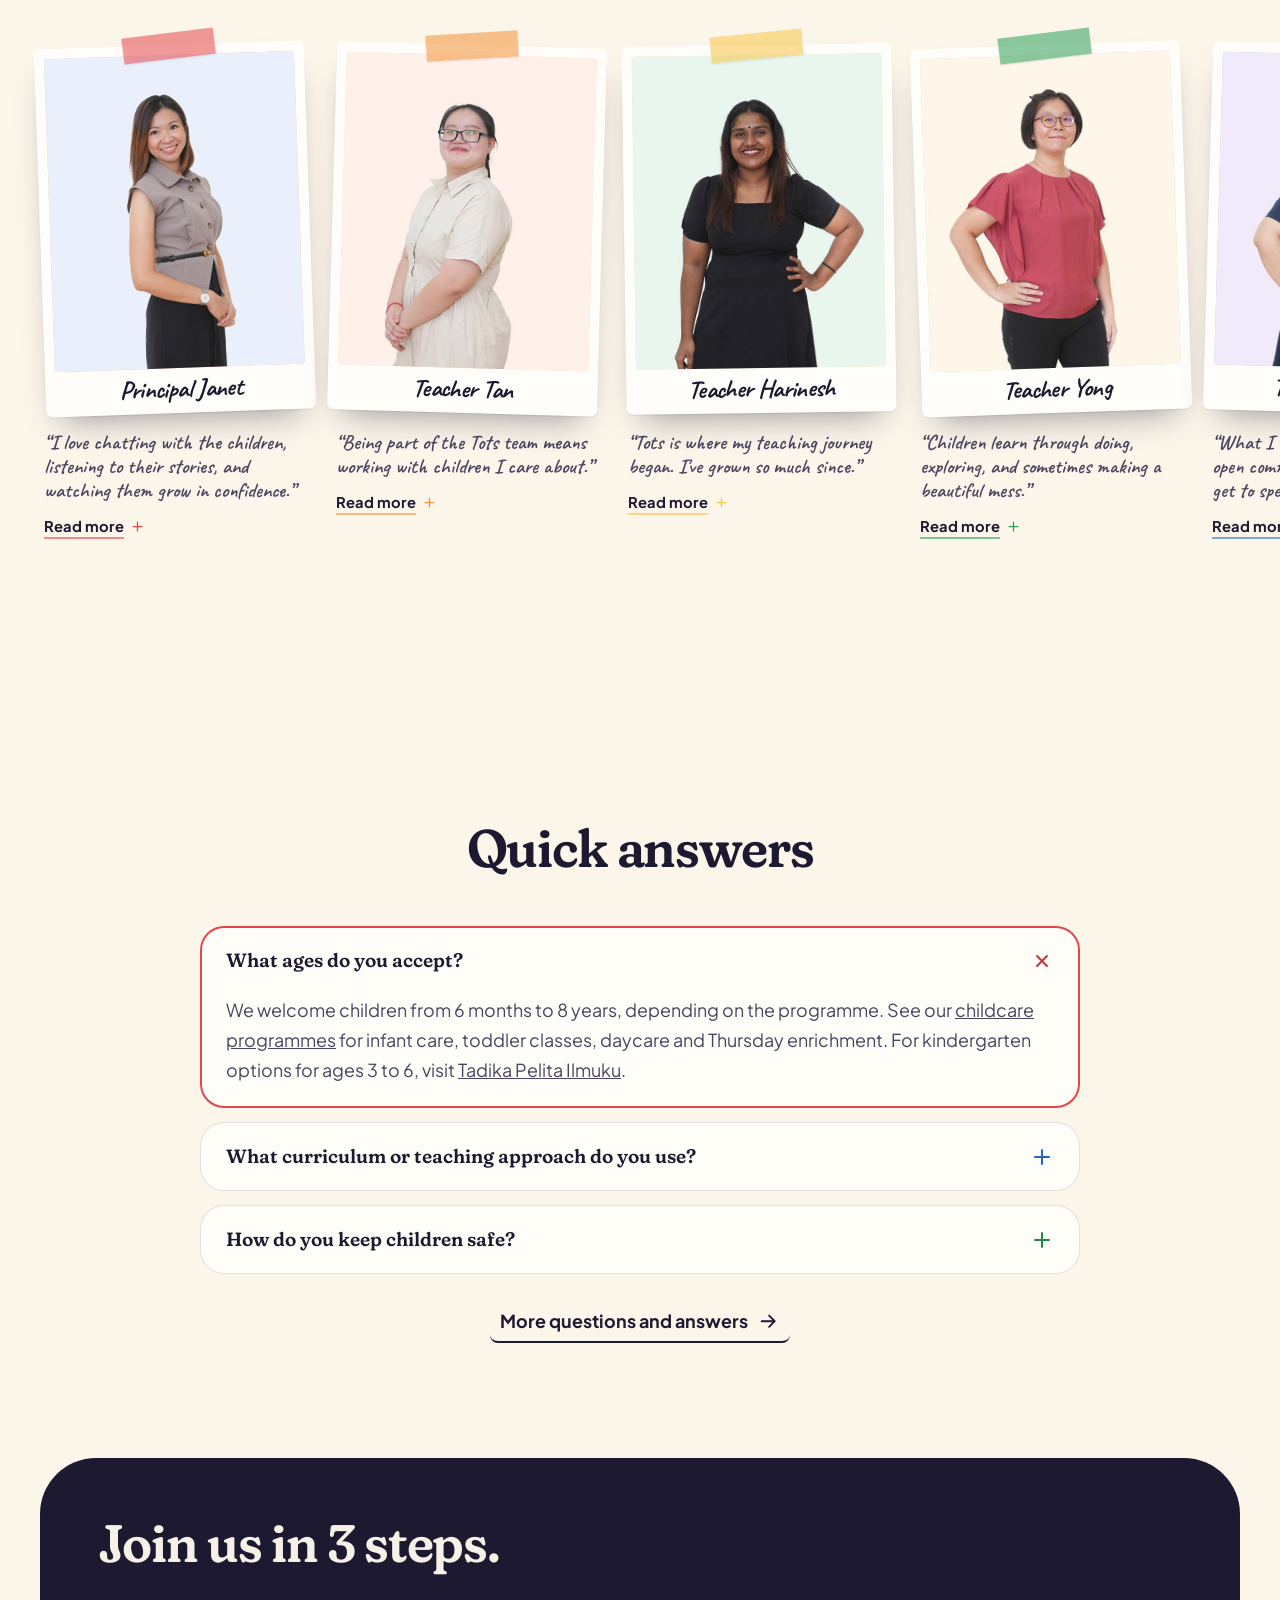
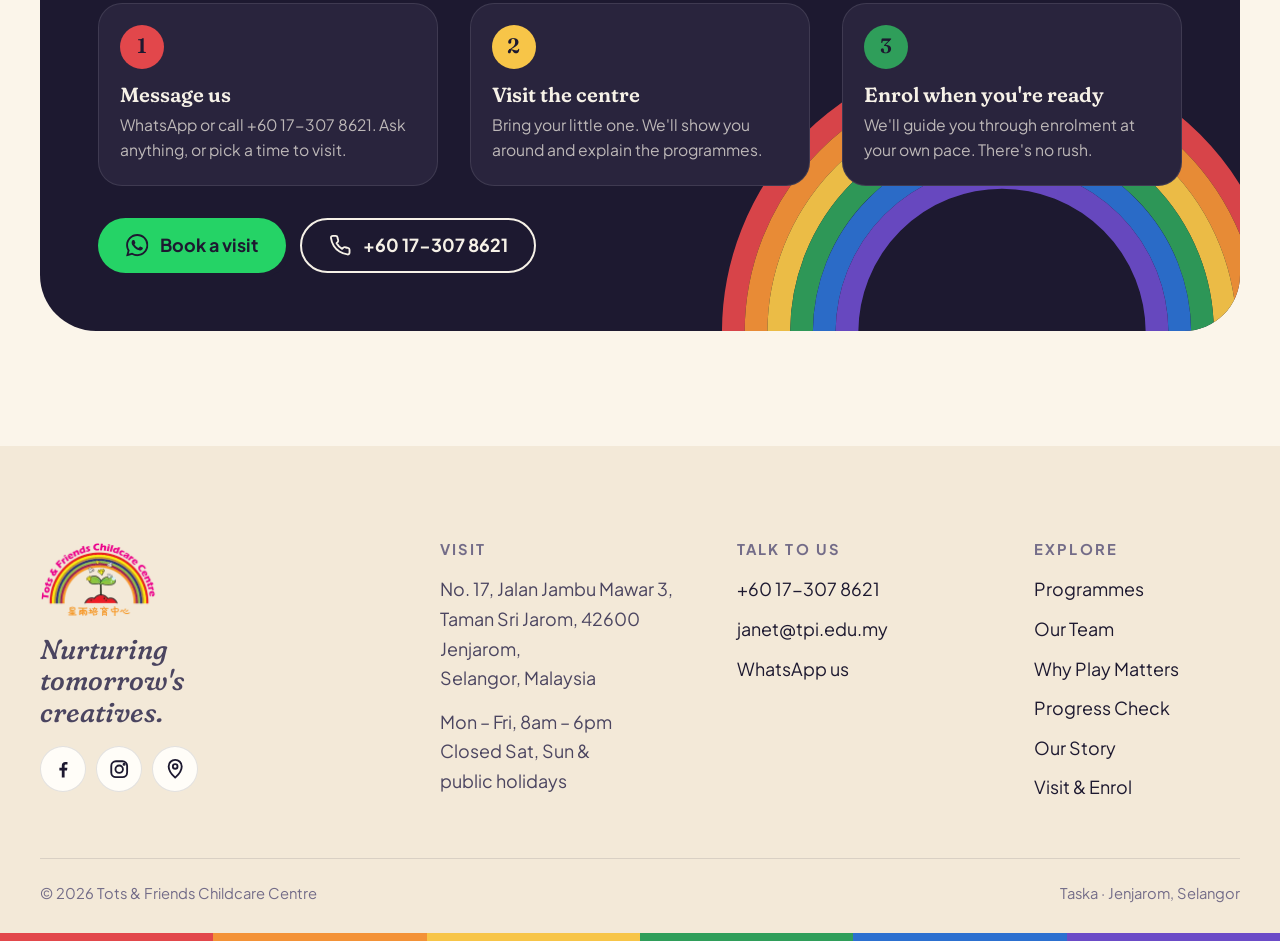
==== commit acba949a: "Site-styled enquiry dropdown and squircle map Co-Authored-By: Claude Sonnet 5.5 <noreply@anthropic.c" ====
--- a/index.html
+++ b/index.html
@@ -22,7 +22,7 @@
 <link rel="preconnect" href="https://fonts.gstatic.com" crossorigin>
 <link rel="preload" as="style" href="https://fonts.googleapis.com/css2?family=Caveat:wght@600&amp;family=Fraunces:ital,opsz,wght,SOFT,WONK@0,9..144,300..800,0..100,0..1;1,9..144,300..800,0..100,0..1&amp;family=Plus+Jakarta+Sans:wght@400;500;600;700;800&amp;display=swap" onload="this.onload=null;this.rel='stylesheet'">
 <noscript><link rel="stylesheet" href="https://fonts.googleapis.com/css2?family=Caveat:wght@600&amp;family=Fraunces:ital,opsz,wght,SOFT,WONK@0,9..144,300..800,0..100,0..1;1,9..144,300..800,0..100,0..1&amp;family=Plus+Jakarta+Sans:wght@400;500;600;700;800&amp;display=swap"></noscript>
-<link rel="stylesheet" href="/styles.css?v=20261125-team-pol">
+<link rel="stylesheet" href="/styles.css?v=20261127-select">
 <script>document.documentElement.classList.add('js')</script>
 <script src="main.js?v=20261125-team-pol" defer></script>
 <script type="application/ld+json">
--- a/styles.css
+++ b/styles.css
@@ -880,6 +880,42 @@
   transition: border-color .2s, box-shadow .2s;
 }
 .field textarea { min-height: 140px; resize: vertical; }
+/* Enquiry dropdown: same chevron everywhere; browsers with customizable select
+   (Chrome 135+) also get a site-styled option list. Others keep their own list. */
+.field select {
+  appearance: none; cursor: pointer; padding-inline-end: 46px; font-weight: 600;
+  background: #fff url("data:image/svg+xml,%3Csvg xmlns='http://www.w3.org/2000/svg' viewBox='0 0 24 24' fill='none' stroke='%231d1930' stroke-width='2.5' stroke-linecap='round' stroke-linejoin='round'%3E%3Cpath d='m6 9 6 6 6-6'/%3E%3C/svg%3E") no-repeat right 16px center / 18px;
+}
+.field select:has(option[value=""]:checked) { color: var(--ink-3); font-weight: 500; }
+@supports (appearance: base-select) {
+  .field select, .field select::picker(select) { appearance: base-select; }
+  .field select { display: flex; align-items: center; background-image: none; }
+  .field select::picker-icon { content: ""; width: 18px; height: 18px; margin-inline-start: auto; background: currentColor; color: var(--ink);
+    mask: url("data:image/svg+xml,%3Csvg xmlns='http://www.w3.org/2000/svg' viewBox='0 0 24 24' fill='none' stroke='black' stroke-width='2.5' stroke-linecap='round' stroke-linejoin='round'%3E%3Cpath d='m6 9 6 6 6-6'/%3E%3C/svg%3E") center / contain no-repeat;
+    transition: rotate .25s var(--ease-out); }
+  .field select { padding-inline-end: 16px; }
+  .field select:open::picker-icon { rotate: 180deg; }
+  .field select:open { border-color: var(--blue); box-shadow: 0 0 0 4px rgba(44, 112, 208, .2); }
+  .field select::picker(select) {
+    margin-block: 8px; padding: 6px; border: 0; border-radius: var(--r-md);
+    background: var(--card); box-shadow: inset 0 0 0 1px var(--line), var(--shadow);
+    opacity: 0; translate: 0 -6px;
+    transition: opacity .2s, translate .25s var(--ease-out), overlay .25s allow-discrete, display .25s allow-discrete;
+  }
+  .field select:open::picker(select) { opacity: 1; translate: 0 0; }
+  @starting-style { .field select:open::picker(select) { opacity: 0; translate: 0 -6px; } }
+  .field select option {
+    padding: 12px 14px; border-radius: var(--r-sm); font-weight: 600; color: var(--ink); cursor: pointer;
+    transition: background-color .15s, color .15s;
+  }
+  .field select option[value=""] { display: none; }
+  .field select option:is(:hover, :focus-visible) { background: #e7eef9; color: #2656a1; outline: none; }
+  .field select option:checked { background: #f8ecc6; color: #775300; }
+  .field select option::checkmark { content: "\2713"; order: 1; margin-inline-start: auto; font-weight: 800; }
+}
+@media (prefers-reduced-motion: reduce) {
+  .field select::picker(select), .field select::picker-icon { transition: none; }
+}
 .field input:focus, .field select:focus, .field textarea:focus { outline: none; border-color: var(--blue); box-shadow: 0 0 0 4px rgba(44, 112, 208, .2); }
 .field :user-invalid { border-color: var(--red-d); box-shadow: 0 0 0 4px rgba(196, 54, 58, .14); }
 .form-foot { grid-column: 1 / -1; display: flex; flex-wrap: wrap; align-items: center; gap: 16px 24px; margin-top: 6px; }
@@ -891,7 +927,7 @@
 .form-done h2 { font-size: var(--step-3); }
 .form-done p { color: var(--ink-2); max-width: 40ch; }
 .form-done .btns { display: flex; flex-wrap: wrap; justify-content: center; gap: 12px; }
-.map { margin-top: clamp(56px, 8vw, 96px); overflow: hidden; border-radius: clamp(60px, 12vw, 220px) clamp(60px, 12vw, 220px) 28px 28px; box-shadow: var(--shadow); background: var(--paper-2); }
+.map { margin-top: clamp(56px, 8vw, 96px); overflow: hidden; border-radius: var(--radius); box-shadow: var(--shadow); background: var(--paper-2); }
 .map iframe { display: block; width: 100%; height: clamp(320px, 42vw, 480px); border: 0; }
 .faq { display: grid; gap: 14px; max-width: 880px; margin-inline: auto; }
 .faq details { border-radius: var(--r-md); background: var(--card); box-shadow: inset 0 0 0 1px var(--line); transition: box-shadow .3s; }
@@ -1319,7 +1355,7 @@
 @supports (corner-shape: squircle) {
   :root { --radius: 40px; } /* squircle reads tighter, so the shared card radius grows */
   *, *::before, *::after { corner-shape: squircle; }
-  .arch, .arch-frame::before, .arch-frame img, .map, .mark, .ten span,
+  .arch, .arch-frame::before, .arch-frame img, .mark, .ten span,
   .avatar, .socials a, .round-btn, .done-ic, .info-ic,
   .day-ruler li::before, .day-sun, .day-moon, .walk-dot { corner-shape: round; }
 }
